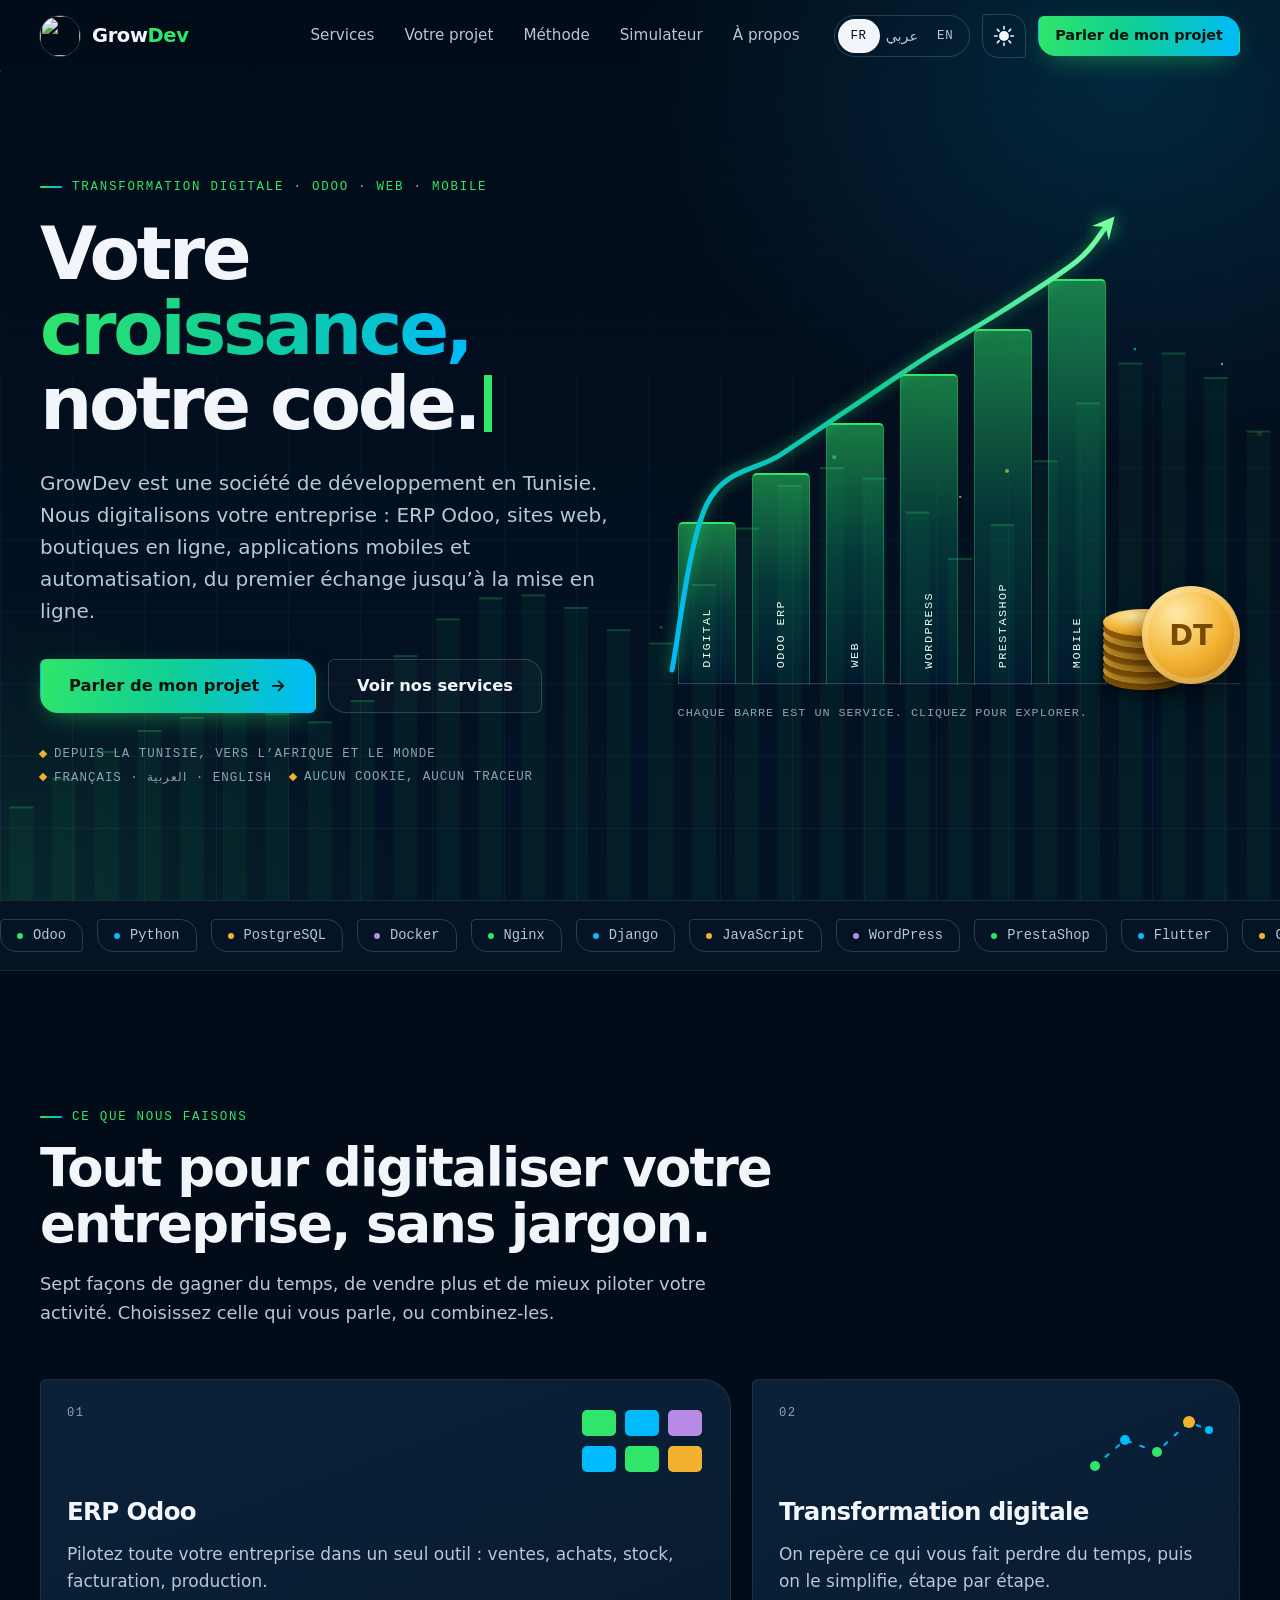
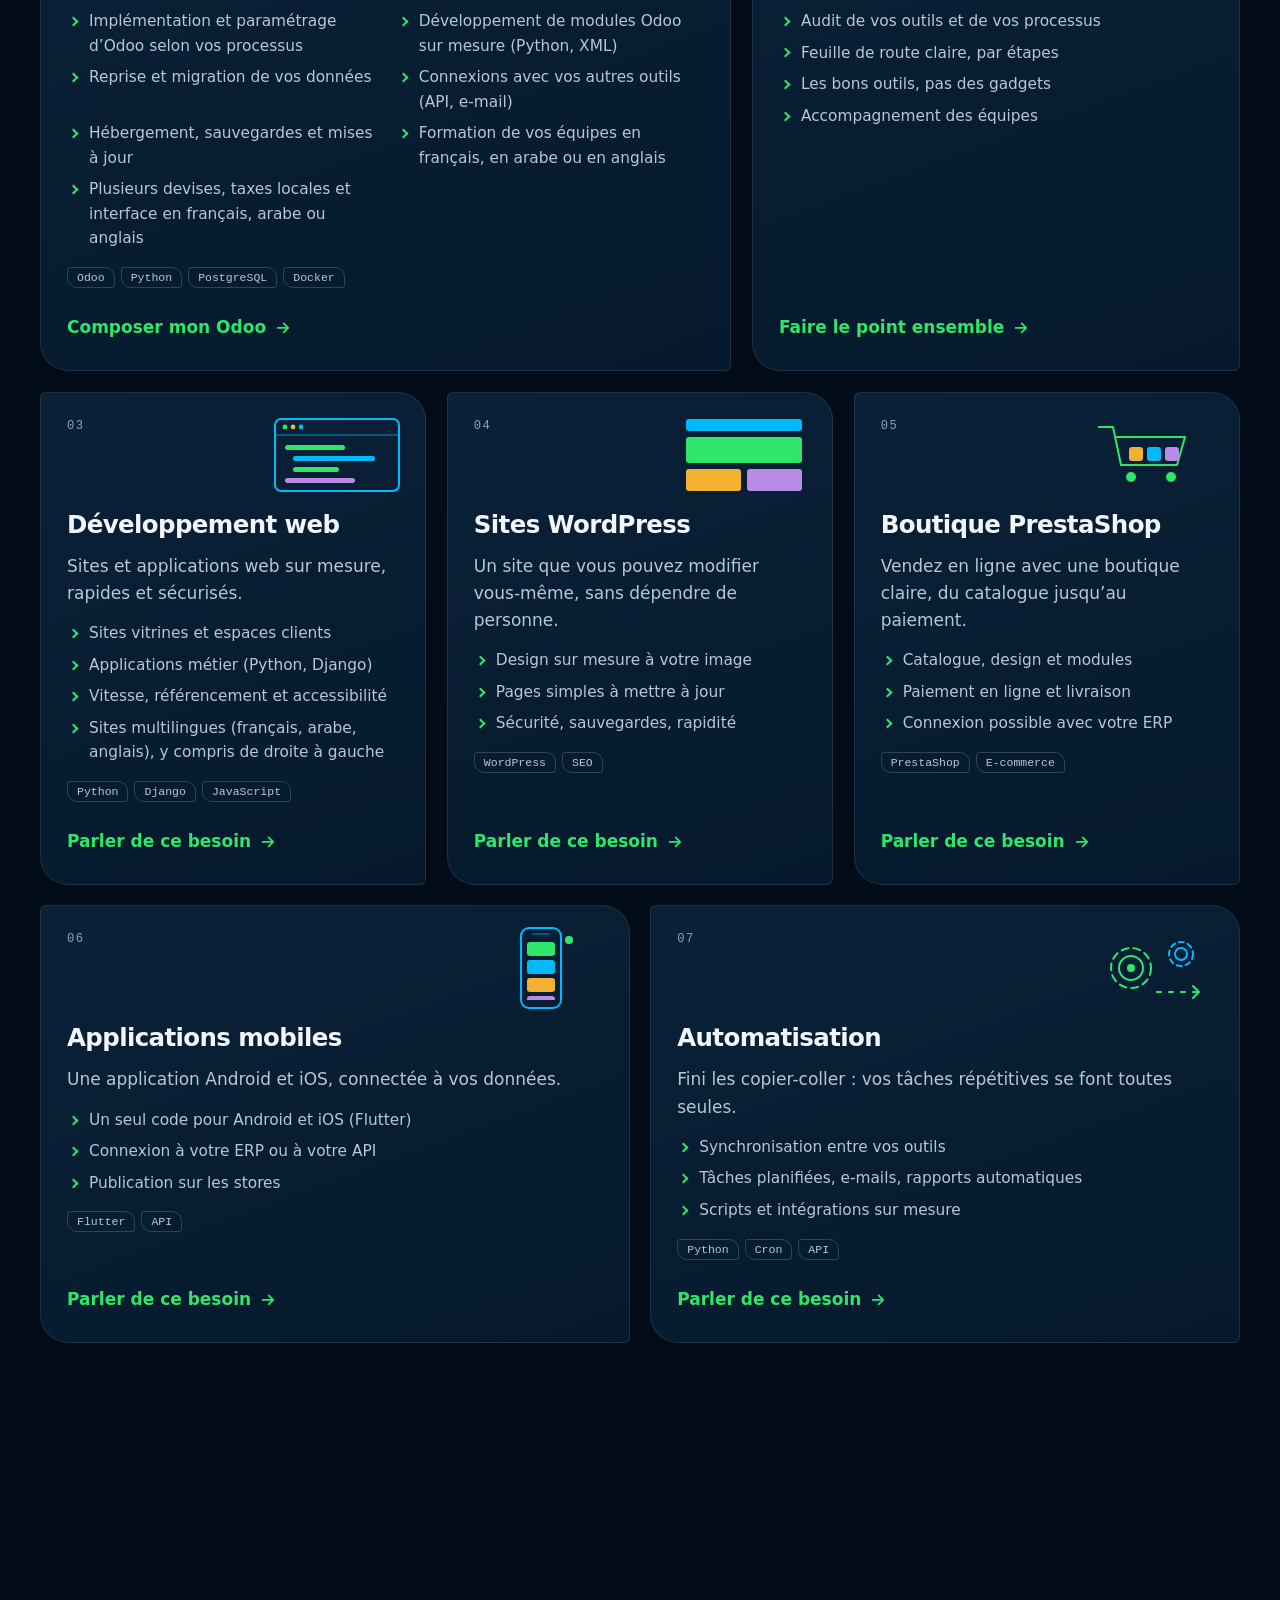
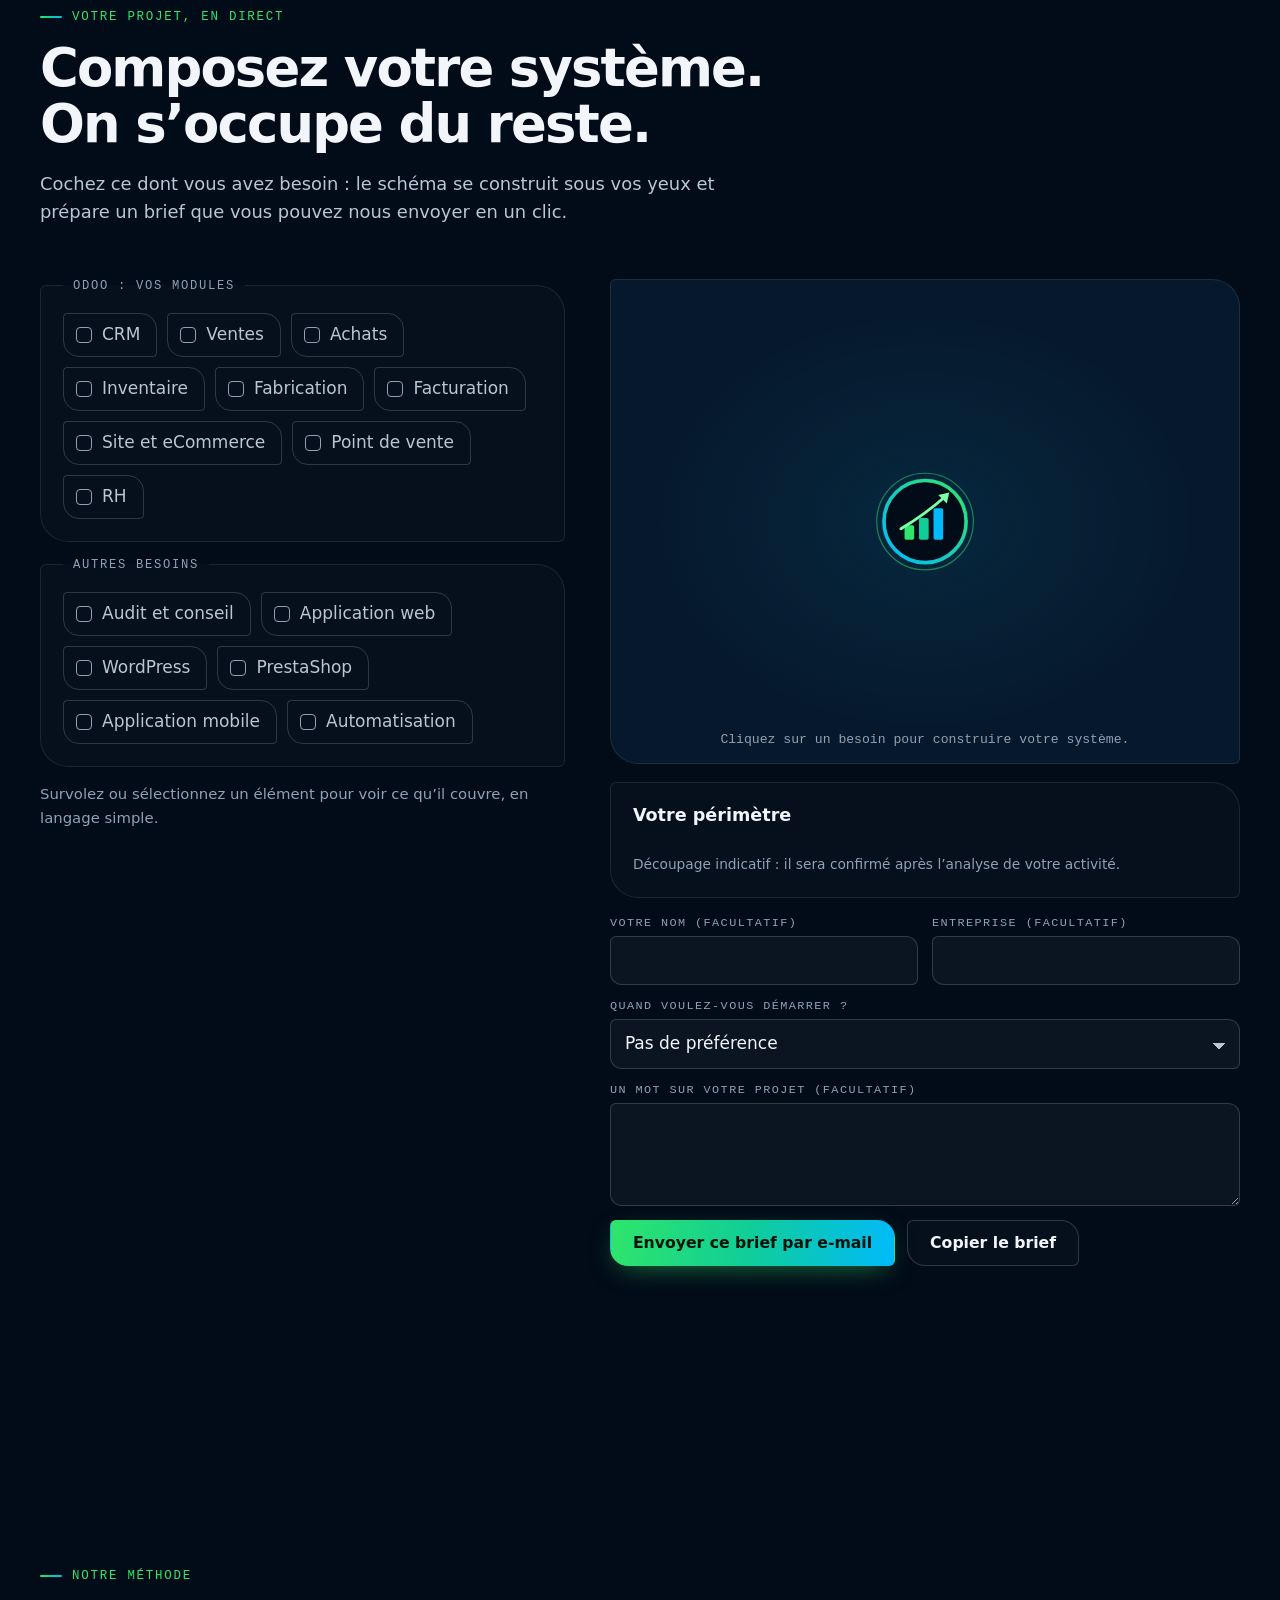
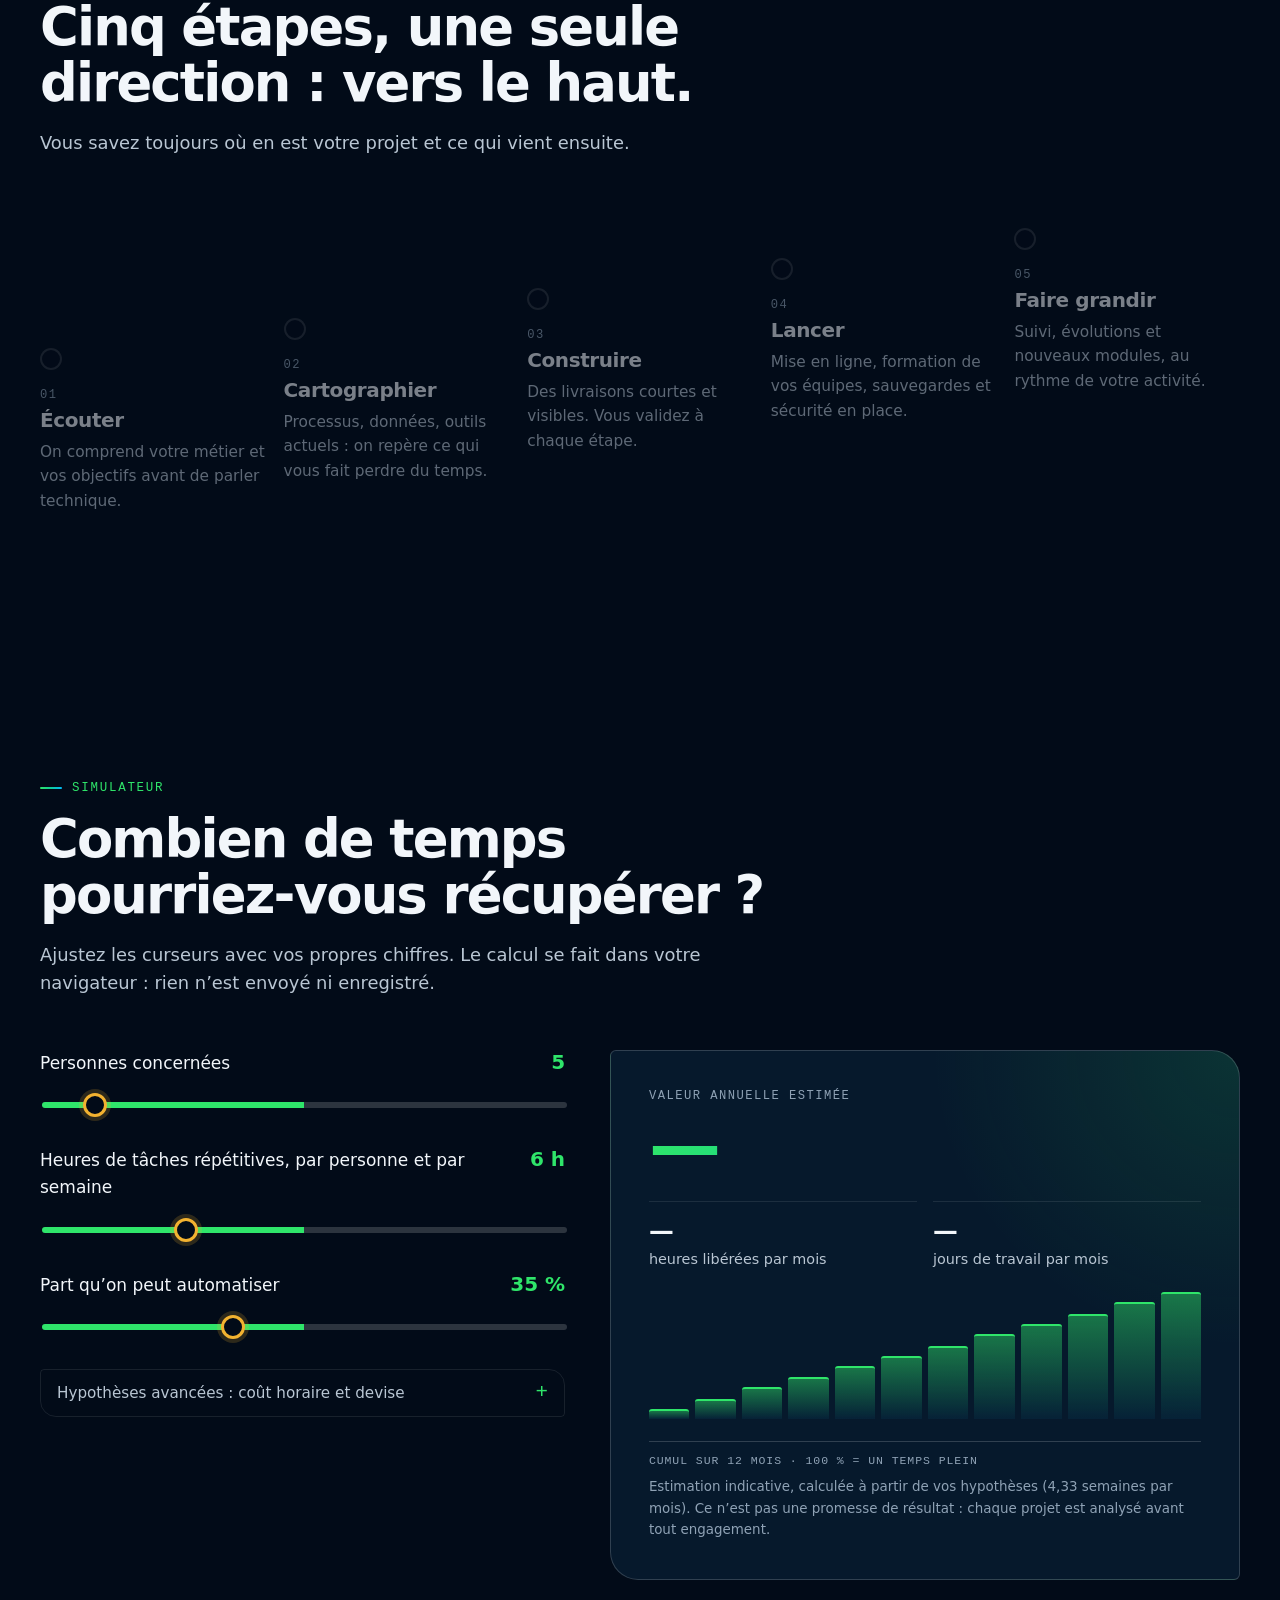
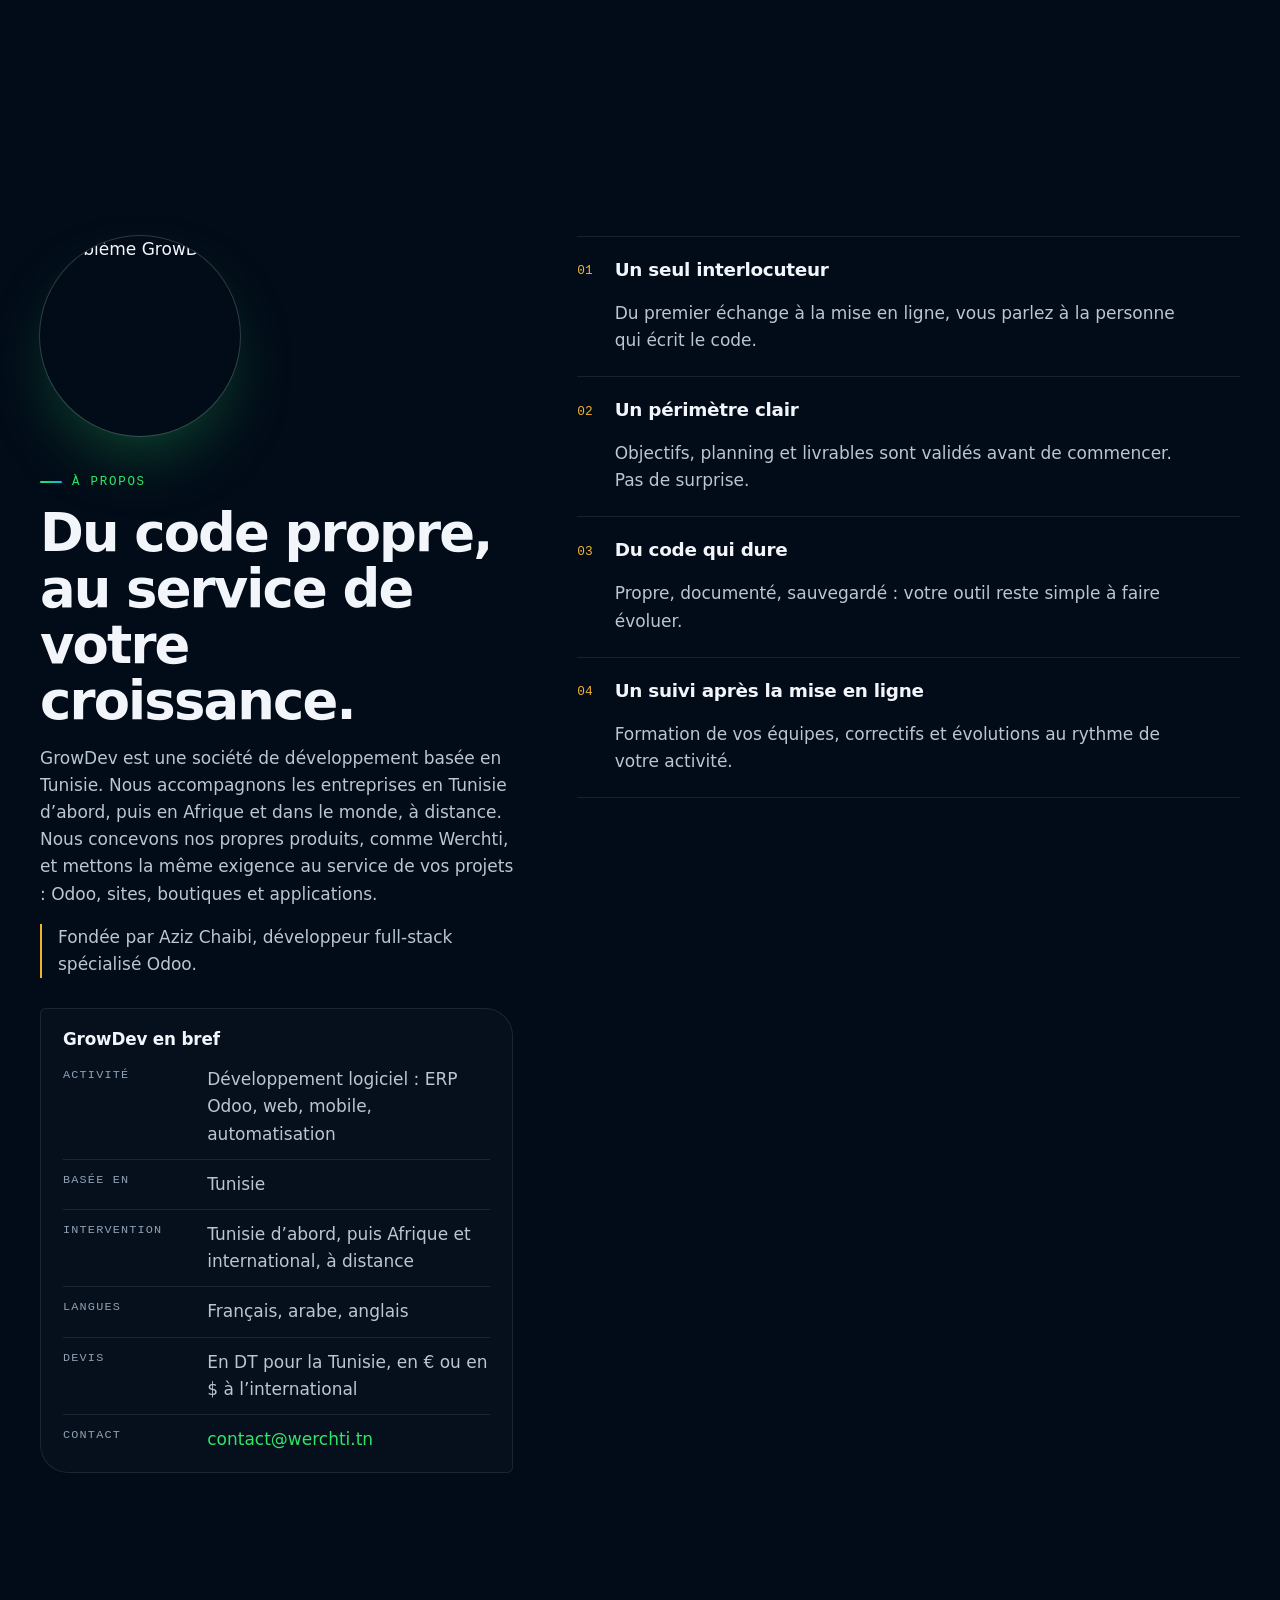
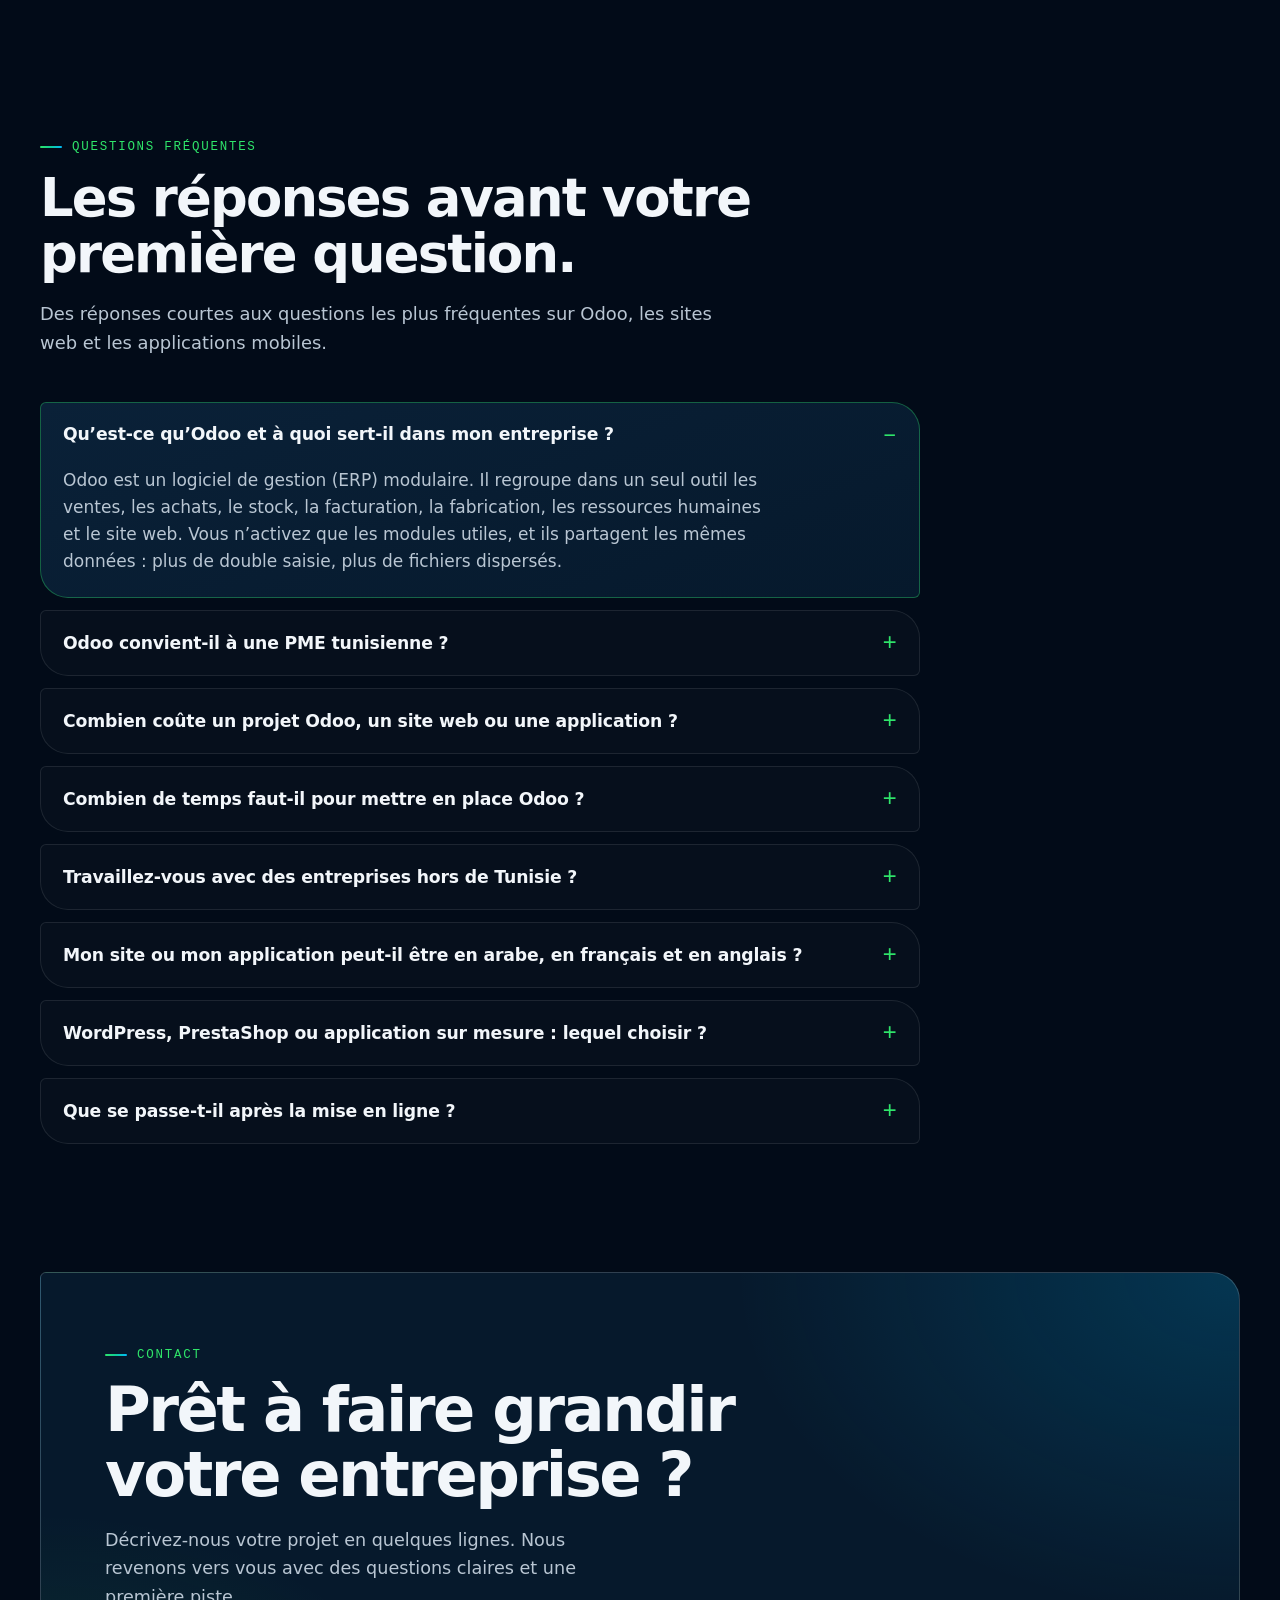
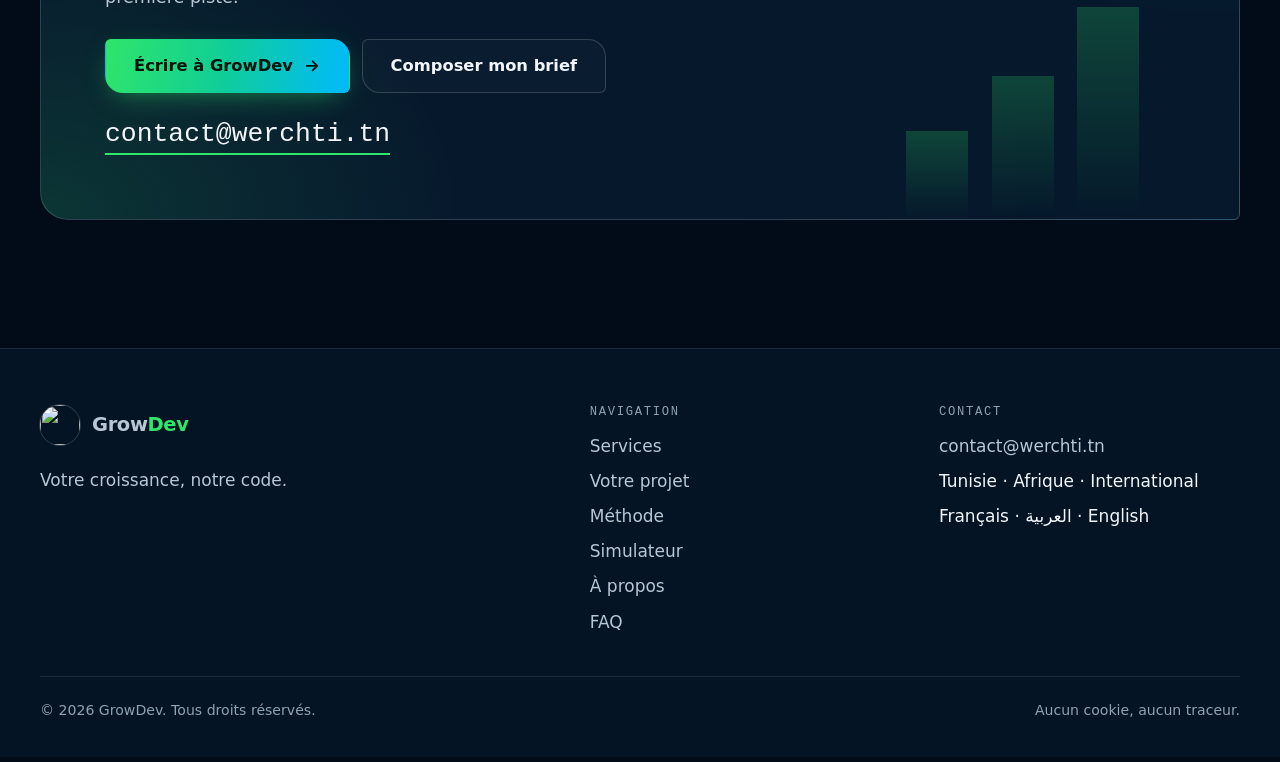
==== site/index.html @ e88d2a4c "Add light/dark theme with organic wave transition, fix narrow header, UX/UI audit" ====
<!doctype html>
<html lang="fr" dir="ltr" data-theme-default="dark" data-entry data-ar="ar/" data-en="en/">
<head>
<meta charset="utf-8">
<meta name="viewport" content="width=device-width, initial-scale=1">
<title>GrowDev | Odoo, sites web et applications mobiles en Tunisie</title>
<meta name="description" content="GrowDev, société de développement en Tunisie : ERP Odoo, sites web, boutiques en ligne, applications mobiles. Pour la Tunisie, l’Afrique et le monde.">
<link rel="canonical" href="https://growdev-tn.github.io/">
<link rel="alternate" hreflang="fr" href="https://growdev-tn.github.io/">
<link rel="alternate" hreflang="ar" href="https://growdev-tn.github.io/ar/">
<link rel="alternate" hreflang="en" href="https://growdev-tn.github.io/en/">
<link rel="alternate" hreflang="x-default" href="https://growdev-tn.github.io/en/">
<meta name="robots" content="index,follow,max-image-preview:large,max-snippet:-1,max-video-preview:-1">
<meta name="author" content="GrowDev">
<meta name="geo.region" content="TN">
<meta name="geo.placename" content="Tunisia">
<meta name="theme-color" content="#020b18" data-dark="#020b18" data-light="#eef3f8">
<meta name="color-scheme" content="dark light">
<meta http-equiv="Content-Security-Policy" content="default-src 'self'; script-src 'self'; style-src 'self' 'unsafe-inline'; img-src 'self' data:; font-src 'self'; connect-src 'self'; base-uri 'self'; form-action 'self'; object-src 'none'">
<meta property="og:type" content="website">
<meta property="og:site_name" content="GrowDev">
<meta property="og:title" content="GrowDev | Odoo, sites web et applications mobiles en Tunisie">
<meta property="og:description" content="GrowDev, société de développement en Tunisie : ERP Odoo, sites web, boutiques en ligne, applications mobiles. Pour la Tunisie, l’Afrique et le monde.">
<meta property="og:url" content="https://growdev-tn.github.io/">
<meta property="og:image" content="https://growdev-tn.github.io/assets/img/og-fr.jpg">
<meta property="og:image:type" content="image/jpeg">
<meta property="og:image:width" content="1200">
<meta property="og:image:height" content="630">
<meta property="og:image:alt" content="GrowDev — Votre croissance, notre code.">
<meta property="og:locale" content="fr_FR">
<meta property="og:locale:alternate" content="ar_AR">
<meta property="og:locale:alternate" content="en_US">
<meta name="twitter:card" content="summary_large_image">
<meta name="twitter:title" content="GrowDev | Odoo, sites web et applications mobiles en Tunisie">
<meta name="twitter:description" content="GrowDev, société de développement en Tunisie : ERP Odoo, sites web, boutiques en ligne, applications mobiles. Pour la Tunisie, l’Afrique et le monde.">
<meta name="twitter:image" content="https://growdev-tn.github.io/assets/img/og-fr.jpg">
<meta name="twitter:image:alt" content="GrowDev — Votre croissance, notre code.">
<link rel="icon" href="favicon.ico" sizes="48x48">
<link rel="icon" href="assets/img/favicon.svg" type="image/svg+xml">
<link rel="apple-touch-icon" href="assets/img/apple-touch-icon.png">
<link rel="manifest" href="site.webmanifest">
<link rel="sitemap" type="application/xml" href="sitemap.xml">
<link rel="preload" href="assets/fonts/sora-latin-wght.woff2" as="font" type="font/woff2" crossorigin>
<link rel="preload" href="assets/fonts/ibm-plex-sans-latin-wght.woff2" as="font" type="font/woff2" crossorigin>
<link rel="stylesheet" href="assets/css/styles.css">
<script src="assets/js/boot.js"></script>
<script type="application/ld+json">{"@context":"https://schema.org","@graph":[{"@type":["Organization","ProfessionalService"],"@id":"https://growdev-tn.github.io/#organization","name":"GrowDev","url":"https://growdev-tn.github.io/","logo":{"@type":"ImageObject","url":"https://growdev-tn.github.io/assets/img/icon-512.png","width":512,"height":512},"image":"https://growdev-tn.github.io/assets/img/og-fr.jpg","slogan":"Votre croissance, notre code.","description":"GrowDev est une société de développement basée en Tunisie. Elle conçoit des ERP Odoo, des sites WordPress, des boutiques PrestaShop, des applications web et mobiles et des automatisations pour les entreprises en Tunisie, en Afrique et dans le monde, en français, en arabe et en anglais.","email":"contact@werchti.tn","address":{"@type":"PostalAddress","addressCountry":"TN"},"areaServed":[{"@type":"Country","name":"Tunisia"},{"@type":"Continent","name":"Africa"},"Worldwide"],"knowsLanguage":["fr","ar","en"],"knowsAbout":["Odoo","ERP","Digital transformation","WordPress","PrestaShop","Flutter","Python","Django","Business automation"],"founder":{"@id":"https://growdev-tn.github.io/#founder"},"contactPoint":{"@type":"ContactPoint","contactType":"sales","email":"contact@werchti.tn","availableLanguage":["French","Arabic","English"],"areaServed":["TN","Africa","Worldwide"]},"hasOfferCatalog":{"@type":"OfferCatalog","name":"Services GrowDev","itemListElement":[{"@type":"Offer","itemOffered":{"@id":"https://growdev-tn.github.io/#service-odoo"}},{"@type":"Offer","itemOffered":{"@id":"https://growdev-tn.github.io/#service-digital"}},{"@type":"Offer","itemOffered":{"@id":"https://growdev-tn.github.io/#service-web"}},{"@type":"Offer","itemOffered":{"@id":"https://growdev-tn.github.io/#service-wordpress"}},{"@type":"Offer","itemOffered":{"@id":"https://growdev-tn.github.io/#service-prestashop"}},{"@type":"Offer","itemOffered":{"@id":"https://growdev-tn.github.io/#service-mobile"}},{"@type":"Offer","itemOffered":{"@id":"https://growdev-tn.github.io/#service-automation"}}]},"sameAs":["https://github.com/aziz-art"]},{"@type":"Person","@id":"https://growdev-tn.github.io/#founder","name":"Aziz Chaibi","jobTitle":"Développeur full-stack spécialisé Odoo","worksFor":{"@id":"https://growdev-tn.github.io/#organization"},"knowsLanguage":["fr","ar","en"]},{"@type":"WebSite","@id":"https://growdev-tn.github.io/#website","url":"https://growdev-tn.github.io/","name":"GrowDev","publisher":{"@id":"https://growdev-tn.github.io/#organization"},"inLanguage":["fr","ar","en"]},{"@type":"WebPage","@id":"https://growdev-tn.github.io/#webpage","url":"https://growdev-tn.github.io/","name":"GrowDev | Odoo, sites web et applications mobiles en Tunisie","description":"GrowDev, société de développement en Tunisie : ERP Odoo, sites web, boutiques en ligne, applications mobiles. Pour la Tunisie, l’Afrique et le monde.","inLanguage":"fr","isPartOf":{"@id":"https://growdev-tn.github.io/#website"},"about":{"@id":"https://growdev-tn.github.io/#organization"},"primaryImageOfPage":{"@type":"ImageObject","url":"https://growdev-tn.github.io/assets/img/og-fr.jpg","width":1200,"height":630},"dateModified":"2026-11-15"},{"@type":"Service","@id":"https://growdev-tn.github.io/#service-odoo","name":"ERP Odoo","description":"Pilotez toute votre entreprise dans un seul outil : ventes, achats, stock, facturation, production.","provider":{"@id":"https://growdev-tn.github.io/#organization"},"areaServed":[{"@type":"Country","name":"Tunisia"},{"@type":"Continent","name":"Africa"},"Worldwide"],"url":"https://growdev-tn.github.io/#svc-odoo"},{"@type":"Service","@id":"https://growdev-tn.github.io/#service-digital","name":"Transformation digitale","description":"On repère ce qui vous fait perdre du temps, puis on le simplifie, étape par étape.","provider":{"@id":"https://growdev-tn.github.io/#organization"},"areaServed":[{"@type":"Country","name":"Tunisia"},{"@type":"Continent","name":"Africa"},"Worldwide"],"url":"https://growdev-tn.github.io/#svc-digital"},{"@type":"Service","@id":"https://growdev-tn.github.io/#service-web","name":"Développement web","description":"Sites et applications web sur mesure, rapides et sécurisés.","provider":{"@id":"https://growdev-tn.github.io/#organization"},"areaServed":[{"@type":"Country","name":"Tunisia"},{"@type":"Continent","name":"Africa"},"Worldwide"],"url":"https://growdev-tn.github.io/#svc-web"},{"@type":"Service","@id":"https://growdev-tn.github.io/#service-wordpress","name":"Sites WordPress","description":"Un site que vous pouvez modifier vous-même, sans dépendre de personne.","provider":{"@id":"https://growdev-tn.github.io/#organization"},"areaServed":[{"@type":"Country","name":"Tunisia"},{"@type":"Continent","name":"Africa"},"Worldwide"],"url":"https://growdev-tn.github.io/#svc-wp"},{"@type":"Service","@id":"https://growdev-tn.github.io/#service-prestashop","name":"Boutique PrestaShop","description":"Vendez en ligne avec une boutique claire, du catalogue jusqu’au paiement.","provider":{"@id":"https://growdev-tn.github.io/#organization"},"areaServed":[{"@type":"Country","name":"Tunisia"},{"@type":"Continent","name":"Africa"},"Worldwide"],"url":"https://growdev-tn.github.io/#svc-shop"},{"@type":"Service","@id":"https://growdev-tn.github.io/#service-mobile","name":"Applications mobiles","description":"Une application Android et iOS, connectée à vos données.","provider":{"@id":"https://growdev-tn.github.io/#organization"},"areaServed":[{"@type":"Country","name":"Tunisia"},{"@type":"Continent","name":"Africa"},"Worldwide"],"url":"https://growdev-tn.github.io/#svc-mobile"},{"@type":"Service","@id":"https://growdev-tn.github.io/#service-automation","name":"Automatisation","description":"Fini les copier-coller : vos tâches répétitives se font toutes seules.","provider":{"@id":"https://growdev-tn.github.io/#organization"},"areaServed":[{"@type":"Country","name":"Tunisia"},{"@type":"Continent","name":"Africa"},"Worldwide"],"url":"https://growdev-tn.github.io/#svc-auto"},{"@type":"FAQPage","@id":"https://growdev-tn.github.io/#faq","url":"https://growdev-tn.github.io/#faq","inLanguage":"fr","isPartOf":{"@id":"https://growdev-tn.github.io/#webpage"},"mainEntity":[{"@type":"Question","name":"Qu’est-ce qu’Odoo et à quoi sert-il dans mon entreprise ?","acceptedAnswer":{"@type":"Answer","text":"Odoo est un logiciel de gestion (ERP) modulaire. Il regroupe dans un seul outil les ventes, les achats, le stock, la facturation, la fabrication, les ressources humaines et le site web. Vous n’activez que les modules utiles, et ils partagent les mêmes données : plus de double saisie, plus de fichiers dispersés."}},{"@type":"Question","name":"Odoo convient-il à une PME tunisienne ?","acceptedAnswer":{"@type":"Answer","text":"Oui, dès que vos ventes, votre stock ou votre facturation sont dispersés entre des fichiers et des outils séparés. Odoo se met en place par étapes, gère plusieurs devises et plusieurs taxes, et son interface existe en arabe, en français et en anglais. Nous commençons par analyser votre activité pour confirmer que c’est le bon choix."}},{"@type":"Question","name":"Combien coûte un projet Odoo, un site web ou une application ?","acceptedAnswer":{"@type":"Answer","text":"Le prix dépend du périmètre : nombre de modules, volume de données à reprendre, développements sur mesure et formation. Nous ne publions pas de tarif fixe. Après un premier échange, nous vous remettons un devis clair, découpé en phases : en dinars tunisiens (DT) pour la Tunisie, en euros ou en dollars à l’international."}},{"@type":"Question","name":"Combien de temps faut-il pour mettre en place Odoo ?","acceptedAnswer":{"@type":"Answer","text":"Cela dépend du nombre de modules. À titre indicatif, un périmètre simple (par exemple CRM, ventes et facturation) peut être prêt en quelques semaines, alors qu’un projet complet avec reprise de données et développements spécifiques s’étale sur plusieurs mois. Nous livrons par étapes courtes, pour que vous utilisiez rapidement les premiers modules."}},{"@type":"Question","name":"Travaillez-vous avec des entreprises hors de Tunisie ?","acceptedAnswer":{"@type":"Answer","text":"Oui. Nous accompagnons d’abord les entreprises tunisiennes, puis celles d’Afrique et du reste du monde, à distance. Nous échangeons en français, en arabe et en anglais, et nous organisons les réunions en visioconférence selon votre fuseau horaire."}},{"@type":"Question","name":"Mon site ou mon application peut-il être en arabe, en français et en anglais ?","acceptedAnswer":{"@type":"Answer","text":"Oui. Nous créons des sites, des boutiques et des applications multilingues, avec l’écriture de droite à gauche pour l’arabe, plusieurs devises et des contenus faciles à traduire. Odoo, WordPress et PrestaShop gèrent plusieurs langues, avec des extensions dédiées si besoin."}},{"@type":"Question","name":"WordPress, PrestaShop ou application sur mesure : lequel choisir ?","acceptedAnswer":{"@type":"Answer","text":"WordPress convient aux sites vitrines et aux blogs que vous modifiez vous-même. PrestaShop est conçu pour vendre en ligne, avec catalogue, panier et paiement. Une application sur mesure, web ou mobile, se justifie quand vos processus sont spécifiques et que les outils existants ne suffisent pas. Nous vous conseillons après avoir compris votre besoin."}},{"@type":"Question","name":"Que se passe-t-il après la mise en ligne ?","acceptedAnswer":{"@type":"Answer","text":"Nous formons vos équipes, mettons en place les sauvegardes et la sécurité, puis assurons le suivi : corrections, mises à jour et nouvelles fonctionnalités, au rythme de votre activité. Vous gardez le même interlocuteur du début à la fin."}}]}]}</script>
</head>
<body>
<a class="skip-link" href="#main" data-i18n="skip">Aller au contenu</a>

<header class="site-header" id="top">
  <div class="wrap bar-row">
    <a class="brand" href="#top" aria-label="GrowDev, haut de page" data-i18n-attr="aria-label:brand.aria">
      <img src="assets/img/emblem-96.webp" width="40" height="40" alt="">
      <span class="brand-word">Grow<span>Dev</span></span>
    </a>
    <nav class="nav" id="menu" aria-label="Navigation principale" data-i18n-attr="aria-label:nav.aria">
      <a href="#services" data-i18n="nav.services">Services</a>
      <a href="#composer" data-i18n="nav.composer">Votre projet</a>
      <a href="#methode" data-i18n="nav.method">Méthode</a>
      <a href="#simulateur" data-i18n="nav.sim">Simulateur</a>
      <a href="#about" data-i18n="nav.about">À propos</a>
      <a class="nav__cta" href="#contact" data-i18n="nav.cta">Parler de mon projet</a>
    </nav>
    <div class="header-tools">
      <div class="lang" role="group" aria-label="Langue" data-i18n-attr="aria-label:lang.aria" translate="no"><a href="#top" hreflang="fr" lang="fr" data-lang="fr" title="Français" aria-current="page">FR</a><a href="ar/" hreflang="ar" lang="ar" data-lang="ar" title="العربية">عربي</a><a href="en/" hreflang="en" lang="en" data-lang="en" title="English">EN</a></div>
      <button class="theme-toggle" type="button" id="theme-toggle">
        <svg class="theme-toggle__icon" viewBox="0 0 24 24" aria-hidden="true" focusable="false">
          <defs><mask id="gd-moon-mask" maskUnits="userSpaceOnUse" x="-4" y="-4" width="32" height="32"><rect x="-4" y="-4" width="32" height="32" fill="#fff"/><circle class="cut" cx="16" cy="8" r="6.4"/></mask></defs>
          <g mask="url(#gd-moon-mask)"><circle class="disc" cx="12" cy="12" r="5.4"/></g>
          <path class="rays" d="M12 1.8v2.6M12 19.6v2.6M1.8 12h2.6M19.6 12h2.6M4.8 4.8l1.8 1.8M17.4 17.4l1.8 1.8M4.8 19.2l1.8-1.8M17.4 6.6l1.8-1.8"/>
        </svg>
        <span class="theme-toggle__label"><span class="to-light" data-i18n="theme.toLight">Passer en mode clair</span><span class="to-dark" data-i18n="theme.toDark">Passer en mode sombre</span></span>
      </button>
      <a class="btn btn-primary btn-sm" href="#contact" data-i18n="nav.cta">Parler de mon projet</a>
      <button class="menu-btn" type="button" aria-expanded="false" aria-controls="menu" aria-label="Menu" data-i18n-attr="aria-label:menu.aria"><span></span><span></span><span></span></button>
    </div>
  </div>
  <div class="progress" aria-hidden="true"></div>
  <p class="sr-only" id="theme-status" role="status"></p>
</header>

<main id="main">

<section class="hero" aria-labelledby="hero-title">
  <canvas class="hero__fx" id="fx" aria-hidden="true"></canvas>
  <div class="wrap hero__grid">
    <div class="hero__copy">
      <p class="eyebrow" data-i18n="hero.eyebrow">Transformation digitale · Odoo · Web · Mobile</p>
      <h1 id="hero-title">
        <span class="ln" style="--i:0"><span data-i18n="hero.l1">Votre <em>croissance,</em></span></span>
        <span class="ln" style="--i:1"><span><span data-i18n="hero.l2">notre code.</span><span class="caret" aria-hidden="true"></span></span></span>
      </h1>
      <p class="hero__lead" data-i18n="hero.lead">GrowDev est une société de développement en Tunisie. Nous digitalisons votre entreprise : ERP Odoo, sites web, boutiques en ligne, applications mobiles et automatisation, du premier échange jusqu’à la mise en ligne.</p>
      <div class="cta-row">
        <a class="btn btn-primary btn-lg" href="#contact"><span data-i18n="hero.cta1">Parler de mon projet</span>
          <svg viewBox="0 0 24 24" fill="none" stroke="currentColor" stroke-width="2.4" stroke-linecap="round" stroke-linejoin="round" aria-hidden="true"><path d="M5 12h14M13 6l6 6-6 6"/></svg></a>
        <a class="btn btn-ghost btn-lg" href="#services" data-i18n="hero.cta2">Voir nos services</a>
      </div>
      <p class="hero__note">
        <span data-i18n="hero.n1">Depuis la Tunisie, vers l’Afrique et le monde</span>
        <span data-i18n="hero.n2">Français · العربية · English</span>
        <span data-i18n="hero.n3">Aucun cookie, aucun traceur</span>
      </p>
    </div>

    <div class="growth" role="group" aria-label="Nos services sous forme de graphique de croissance" data-i18n-attr="aria-label:hero.chart.aria">
      <ul class="growth__bars" id="growth-bars">
        <li style="--i:0;--h:.36"><a class="bar" href="#svc-digital"><span class="bar__label" data-i18n="bar.digital">Digital</span><span class="bar__tip" data-i18n="bar.digital.tip">Audit, feuille de route, accompagnement</span></a></li>
        <li style="--i:1;--h:.47"><a class="bar" href="#svc-odoo"><span class="bar__label">Odoo ERP</span><span class="bar__tip" data-i18n="bar.odoo.tip">Toute votre entreprise dans un seul outil</span></a></li>
        <li style="--i:2;--h:.58"><a class="bar" href="#svc-web"><span class="bar__label" data-i18n="bar.web">Web</span><span class="bar__tip" data-i18n="bar.web.tip">Sites et applications sur mesure</span></a></li>
        <li style="--i:3;--h:.69"><a class="bar" href="#svc-wp"><span class="bar__label">WordPress</span><span class="bar__tip" data-i18n="bar.wp.tip">Un site facile à modifier vous-même</span></a></li>
        <li style="--i:4;--h:.79"><a class="bar" href="#svc-shop"><span class="bar__label">PrestaShop</span><span class="bar__tip" data-i18n="bar.shop.tip">Vendez en ligne, simplement</span></a></li>
        <li style="--i:5;--h:.90"><a class="bar" href="#svc-mobile"><span class="bar__label" data-i18n="bar.mobile">Mobile</span><span class="bar__tip" data-i18n="bar.mobile.tip">Applications Android et iOS</span></a></li>
      </ul>
      <svg class="growth__arrow" id="growth-arrow" aria-hidden="true" focusable="false">
        <defs><linearGradient id="gd-arrow-grad" x1="0" y1="1" x2="1" y2="0"><stop offset="0" stop-color="#00bafc"/><stop offset=".55" stop-color="#10ce97"/><stop offset="1" stop-color="#7dffa5"/></linearGradient></defs>
        <path class="arrow__path" d=""/><path class="arrow__head" d=""/>
      </svg>
      <div class="coins" aria-hidden="true">
        <span class="coin" style="--k:0"></span><span class="coin" style="--k:1"></span><span class="coin" style="--k:2"></span><span class="coin" style="--k:3"></span><span class="coin" style="--k:4"></span>
        <span class="coin-face" data-i18n="coin">DT</span>
      </div>
      <p class="growth__hint" data-i18n="hero.hint">Chaque barre est un service. Cliquez pour explorer.</p>
    </div>
  </div>
</section>

<div class="marquee" role="region" aria-label="Technologies que nous utilisons" data-i18n-attr="aria-label:tech.aria">
  <div class="marquee__track">
    <ul class="marquee__set">
      <li>Odoo</li><li>Python</li><li>PostgreSQL</li><li>Docker</li><li>Nginx</li><li>Django</li><li>JavaScript</li><li>WordPress</li><li>PrestaShop</li><li>Flutter</li><li>Git</li><li>Linux</li>
    </ul>
    <ul class="marquee__set" aria-hidden="true">
      <li>Odoo</li><li>Python</li><li>PostgreSQL</li><li>Docker</li><li>Nginx</li><li>Django</li><li>JavaScript</li><li>WordPress</li><li>PrestaShop</li><li>Flutter</li><li>Git</li><li>Linux</li>
    </ul>
  </div>
</div>

<svg width="0" height="0" style="position:absolute" aria-hidden="true" focusable="false"><symbol id="i-arrow" viewBox="0 0 24 24"><path d="M5 12h14M13 6l6 6-6 6" fill="none" stroke="currentColor" stroke-width="2.4" stroke-linecap="round" stroke-linejoin="round"/></symbol></svg>

<section class="section" id="services" aria-labelledby="svc-title">
  <div class="wrap">
    <div class="sec-head" data-reveal>
      <p class="eyebrow" data-i18n="svc.eyebrow">Ce que nous faisons</p>
      <h2 class="h2" id="svc-title" data-i18n="svc.title">Tout pour digitaliser votre entreprise, sans jargon.</h2>
      <p class="lead" data-i18n="svc.lead">Sept façons de gagner du temps, de vendre plus et de mieux piloter votre activité. Choisissez celle qui vous parle, ou combinez-les.</p>
    </div>

    <div class="svc-grid">
      <article class="svc svc--lg" id="svc-odoo" data-reveal>
        <div class="svc__top"><span class="svc__no">01</span>
          <svg class="art" viewBox="0 0 132 84" aria-hidden="true" focusable="false"><rect class="tile f" style="--i:0" x="6" y="10" width="34" height="26" rx="5"/><rect class="tile f2" style="--i:1" x="49" y="10" width="34" height="26" rx="5"/><rect class="tile fv" style="--i:2" x="92" y="10" width="34" height="26" rx="5"/><rect class="tile f2" style="--i:3" x="6" y="46" width="34" height="26" rx="5"/><rect class="tile f" style="--i:4" x="49" y="46" width="34" height="26" rx="5"/><rect class="tile fg" style="--i:5" x="92" y="46" width="34" height="26" rx="5"/></svg></div>
        <h3 data-i18n="svc.odoo.t">ERP Odoo</h3>
        <p class="svc__pitch" data-i18n="svc.odoo.p">Pilotez toute votre entreprise dans un seul outil : ventes, achats, stock, facturation, production.</p>
        <ul class="checks">
          <li data-i18n="svc.odoo.c1">Implémentation et paramétrage d’Odoo selon vos processus</li>
          <li data-i18n="svc.odoo.c2">Développement de modules Odoo sur mesure (Python, XML)</li>
          <li data-i18n="svc.odoo.c3">Reprise et migration de vos données</li>
          <li data-i18n="svc.odoo.c4">Connexions avec vos autres outils (API, e-mail)</li>
          <li data-i18n="svc.odoo.c5">Hébergement, sauvegardes et mises à jour</li>
          <li data-i18n="svc.odoo.c6">Formation de vos équipes en français, en arabe ou en anglais</li>
          <li data-i18n="svc.odoo.c7">Plusieurs devises, taxes locales et interface en français, arabe ou anglais</li>
        </ul>
        <ul class="tags" aria-label="Technologies" data-i18n-attr="aria-label:tags.aria"><li>Odoo</li><li>Python</li><li>PostgreSQL</li><li>Docker</li></ul>
        <a class="svc__cta" href="#composer" data-pick="sales"><span data-i18n="svc.odoo.cta">Composer mon Odoo</span><svg viewBox="0 0 24 24" aria-hidden="true"><use href="#i-arrow"/></svg></a>
      </article>

      <article class="svc svc--md" id="svc-digital" data-reveal style="--d:1">
        <div class="svc__top"><span class="svc__no">02</span>
          <svg class="art" viewBox="0 0 132 84" aria-hidden="true" focusable="false"><path class="s2 flow" d="M10 66 L40 40 L72 52 L104 22 L124 30" stroke-dasharray="4 10"/><circle class="node f" style="--i:0" cx="10" cy="66" r="5"/><circle class="node f2" style="--i:1" cx="40" cy="40" r="5"/><circle class="node f" style="--i:2" cx="72" cy="52" r="5"/><circle class="node fg" style="--i:3" cx="104" cy="22" r="6"/><circle class="node f2" style="--i:4" cx="124" cy="30" r="4"/></svg></div>
        <h3 data-i18n="svc.digital.t">Transformation digitale</h3>
        <p class="svc__pitch" data-i18n="svc.digital.p">On repère ce qui vous fait perdre du temps, puis on le simplifie, étape par étape.</p>
        <ul class="checks">
          <li data-i18n="svc.digital.c1">Audit de vos outils et de vos processus</li>
          <li data-i18n="svc.digital.c2">Feuille de route claire, par étapes</li>
          <li data-i18n="svc.digital.c3">Les bons outils, pas des gadgets</li>
          <li data-i18n="svc.digital.c4">Accompagnement des équipes</li>
        </ul>
        <a class="svc__cta" href="#composer" data-pick="audit"><span data-i18n="svc.digital.cta">Faire le point ensemble</span><svg viewBox="0 0 24 24" aria-hidden="true"><use href="#i-arrow"/></svg></a>
      </article>

      <article class="svc" id="svc-web" data-reveal>
        <div class="svc__top"><span class="svc__no">03</span>
          <svg class="art" viewBox="0 0 132 84" aria-hidden="true" focusable="false"><rect class="s2" x="4" y="6" width="124" height="72" rx="6"/><path class="s2 dim" d="M4 22h124"/><circle class="f" cx="14" cy="14" r="2.4"/><circle class="fg" cx="22" cy="14" r="2.4"/><circle class="f2" cx="30" cy="14" r="2.4"/><rect class="ln f" style="--i:0" x="14" y="32" width="60" height="5" rx="2.5"/><rect class="ln f2" style="--i:1" x="22" y="43" width="82" height="5" rx="2.5"/><rect class="ln f" style="--i:2" x="22" y="54" width="46" height="5" rx="2.5"/><rect class="ln fv" style="--i:3" x="14" y="65" width="70" height="5" rx="2.5"/></svg></div>
        <h3 data-i18n="svc.web.t">Développement web</h3>
        <p class="svc__pitch" data-i18n="svc.web.p">Sites et applications web sur mesure, rapides et sécurisés.</p>
        <ul class="checks">
          <li data-i18n="svc.web.c1">Sites vitrines et espaces clients</li>
          <li data-i18n="svc.web.c2">Applications métier (Python, Django)</li>
          <li data-i18n="svc.web.c3">Vitesse, référencement et accessibilité</li>
          <li data-i18n="svc.web.c4">Sites multilingues (français, arabe, anglais), y compris de droite à gauche</li>
        </ul>
        <ul class="tags"><li>Python</li><li>Django</li><li>JavaScript</li></ul>
        <a class="svc__cta" href="#composer" data-pick="webapp"><span data-i18n="svc.cta">Parler de ce besoin</span><svg viewBox="0 0 24 24" aria-hidden="true"><use href="#i-arrow"/></svg></a>
      </article>

      <article class="svc" id="svc-wp" data-reveal style="--d:1">
        <div class="svc__top"><span class="svc__no">04</span>
          <svg class="art" viewBox="0 0 132 84" aria-hidden="true" focusable="false"><rect class="blk f2" style="--i:0" x="8" y="6" width="116" height="12" rx="3"/><rect class="blk f" style="--i:1" x="8" y="24" width="116" height="26" rx="3"/><rect class="blk fg" style="--i:2" x="8" y="56" width="55" height="22" rx="3"/><rect class="blk fv" style="--i:3" x="69" y="56" width="55" height="22" rx="3"/></svg></div>
        <h3 data-i18n="svc.wp.t">Sites WordPress</h3>
        <p class="svc__pitch" data-i18n="svc.wp.p">Un site que vous pouvez modifier vous-même, sans dépendre de personne.</p>
        <ul class="checks">
          <li data-i18n="svc.wp.c1">Design sur mesure à votre image</li>
          <li data-i18n="svc.wp.c2">Pages simples à mettre à jour</li>
          <li data-i18n="svc.wp.c3">Sécurité, sauvegardes, rapidité</li>
        </ul>
        <ul class="tags"><li>WordPress</li><li>SEO</li></ul>
        <a class="svc__cta" href="#composer" data-pick="wordpress"><span data-i18n="svc.cta">Parler de ce besoin</span><svg viewBox="0 0 24 24" aria-hidden="true"><use href="#i-arrow"/></svg></a>
      </article>

      <article class="svc" id="svc-shop" data-reveal style="--d:2">
        <div class="svc__top"><span class="svc__no">05</span>
          <svg class="art" viewBox="0 0 132 84" aria-hidden="true" focusable="false"><path class="s" d="M14 14h14l8 38h56l8-28H32"/><circle class="f" cx="46" cy="64" r="5"/><circle class="f" cx="86" cy="64" r="5"/><rect class="item fg" style="--i:0" x="44" y="34" width="14" height="14" rx="3"/><rect class="item f2" style="--i:1" x="62" y="34" width="14" height="14" rx="3"/><rect class="item fv" style="--i:2" x="80" y="34" width="14" height="14" rx="3"/></svg></div>
        <h3 data-i18n="svc.shop.t">Boutique PrestaShop</h3>
        <p class="svc__pitch" data-i18n="svc.shop.p">Vendez en ligne avec une boutique claire, du catalogue jusqu’au paiement.</p>
        <ul class="checks">
          <li data-i18n="svc.shop.c1">Catalogue, design et modules</li>
          <li data-i18n="svc.shop.c2">Paiement en ligne et livraison</li>
          <li data-i18n="svc.shop.c3">Connexion possible avec votre ERP</li>
        </ul>
        <ul class="tags"><li>PrestaShop</li><li>E-commerce</li></ul>
        <a class="svc__cta" href="#composer" data-pick="prestashop"><span data-i18n="svc.cta">Parler de ce besoin</span><svg viewBox="0 0 24 24" aria-hidden="true"><use href="#i-arrow"/></svg></a>
      </article>

      <article class="svc svc--half" id="svc-mobile" data-reveal>
        <div class="svc__top"><span class="svc__no">06</span>
          <svg class="art" viewBox="0 0 132 84" aria-hidden="true" focusable="false"><defs><clipPath id="clip-phone"><rect x="50" y="14" width="32" height="60" rx="3"/></clipPath></defs><rect class="s2" x="46" y="2" width="40" height="80" rx="8"/><path class="s2 dim" d="M58 8h16"/><g clip-path="url(#clip-phone)"><g class="cards"><rect class="f" x="52" y="16" width="28" height="14" rx="3"/><rect class="f2" x="52" y="34" width="28" height="14" rx="3"/><rect class="fg" x="52" y="52" width="28" height="14" rx="3"/><rect class="fv" x="52" y="70" width="28" height="14" rx="3"/></g></g><circle class="f" cx="94" cy="14" r="4"/><circle class="ping f" cx="94" cy="14" r="4" opacity=".5"/></svg></div>
        <h3 data-i18n="svc.mobile.t">Applications mobiles</h3>
        <p class="svc__pitch" data-i18n="svc.mobile.p">Une application Android et iOS, connectée à vos données.</p>
        <ul class="checks">
          <li data-i18n="svc.mobile.c1">Un seul code pour Android et iOS (Flutter)</li>
          <li data-i18n="svc.mobile.c2">Connexion à votre ERP ou à votre API</li>
          <li data-i18n="svc.mobile.c3">Publication sur les stores</li>
        </ul>
        <ul class="tags"><li>Flutter</li><li>API</li></ul>
        <a class="svc__cta" href="#composer" data-pick="mobile"><span data-i18n="svc.cta">Parler de ce besoin</span><svg viewBox="0 0 24 24" aria-hidden="true"><use href="#i-arrow"/></svg></a>
      </article>

      <article class="svc svc--half" id="svc-auto" data-reveal style="--d:1">
        <div class="svc__top"><span class="svc__no">07</span>
          <svg class="art" viewBox="0 0 132 84" aria-hidden="true" focusable="false"><g class="spin"><circle class="s" cx="46" cy="42" r="20" stroke-dasharray="7 5" stroke-width="7"/></g><circle class="s" cx="46" cy="42" r="12"/><circle class="f" cx="46" cy="42" r="4"/><g class="spin-r"><circle class="s2" cx="96" cy="28" r="12" stroke-dasharray="5 4" stroke-width="5"/></g><circle class="s2" cx="96" cy="28" r="6"/><path class="s flow" d="M72 66h40" stroke-dasharray="4 8"/><path class="s" d="M108 60l6 6-6 6"/></svg></div>
        <h3 data-i18n="svc.auto.t">Automatisation</h3>
        <p class="svc__pitch" data-i18n="svc.auto.p">Fini les copier-coller : vos tâches répétitives se font toutes seules.</p>
        <ul class="checks">
          <li data-i18n="svc.auto.c1">Synchronisation entre vos outils</li>
          <li data-i18n="svc.auto.c2">Tâches planifiées, e-mails, rapports automatiques</li>
          <li data-i18n="svc.auto.c3">Scripts et intégrations sur mesure</li>
        </ul>
        <ul class="tags"><li>Python</li><li>Cron</li><li>API</li></ul>
        <a class="svc__cta" href="#composer" data-pick="automation"><span data-i18n="svc.cta">Parler de ce besoin</span><svg viewBox="0 0 24 24" aria-hidden="true"><use href="#i-arrow"/></svg></a>
      </article>
    </div>
  </div>
</section>

<section class="section" id="composer" aria-labelledby="comp-title">
  <div class="wrap">
    <div class="sec-head" data-reveal>
      <p class="eyebrow" data-i18n="comp.eyebrow">Votre projet, en direct</p>
      <h2 class="h2" id="comp-title" data-i18n="comp.title">Composez votre système. On s’occupe du reste.</h2>
      <p class="lead" data-i18n="comp.lead">Cochez ce dont vous avez besoin : le schéma se construit sous vos yeux et prépare un brief que vous pouvez nous envoyer en un clic.</p>
    </div>

    <div class="composer">
      <div class="picker" data-reveal>
        <fieldset class="group">
          <legend data-i18n="comp.g1">Odoo : vos modules</legend>
          <div class="chips">
            <button type="button" class="chip" data-mod="crm" aria-pressed="false"><span data-i18n="mod.crm">CRM</span></button>
            <button type="button" class="chip" data-mod="sales" aria-pressed="false"><span data-i18n="mod.sales">Ventes</span></button>
            <button type="button" class="chip" data-mod="purchase" aria-pressed="false"><span data-i18n="mod.purchase">Achats</span></button>
            <button type="button" class="chip" data-mod="inventory" aria-pressed="false"><span data-i18n="mod.inventory">Inventaire</span></button>
            <button type="button" class="chip" data-mod="manufacturing" aria-pressed="false"><span data-i18n="mod.manufacturing">Fabrication</span></button>
            <button type="button" class="chip" data-mod="invoicing" aria-pressed="false"><span data-i18n="mod.invoicing">Facturation</span></button>
            <button type="button" class="chip" data-mod="website" aria-pressed="false"><span data-i18n="mod.website">Site et eCommerce</span></button>
            <button type="button" class="chip" data-mod="pos" aria-pressed="false"><span data-i18n="mod.pos">Point de vente</span></button>
            <button type="button" class="chip" data-mod="hr" aria-pressed="false"><span data-i18n="mod.hr">RH</span></button>
          </div>
        </fieldset>
        <fieldset class="group">
          <legend data-i18n="comp.g2">Autres besoins</legend>
          <div class="chips">
            <button type="button" class="chip" data-mod="audit" aria-pressed="false"><span data-i18n="mod.audit">Audit et conseil</span></button>
            <button type="button" class="chip" data-mod="webapp" aria-pressed="false"><span data-i18n="mod.webapp">Application web</span></button>
            <button type="button" class="chip" data-mod="wordpress" aria-pressed="false"><span>WordPress</span></button>
            <button type="button" class="chip" data-mod="prestashop" aria-pressed="false"><span>PrestaShop</span></button>
            <button type="button" class="chip" data-mod="mobile" aria-pressed="false"><span data-i18n="mod.mobile">Application mobile</span></button>
            <button type="button" class="chip" data-mod="automation" aria-pressed="false"><span data-i18n="mod.automation">Automatisation</span></button>
          </div>
        </fieldset>
        <p class="hint" id="chip-hint" data-i18n="comp.hint">Survolez ou sélectionnez un élément pour voir ce qu’il couvre, en langage simple.</p>
      </div>

      <div class="sys" data-reveal style="--d:1">
        <div class="sys__map" id="sys-map" data-empty="true">
          <svg class="sysmap" id="sysmap" viewBox="0 0 520 400" role="img" aria-label="Schéma de votre système" data-i18n-attr="aria-label:map.aria">
            <defs><linearGradient id="gd-core-grad" x1="0" y1="1" x2="1" y2="0"><stop offset="0" stop-color="#00bafc"/><stop offset="1" stop-color="#2fe56a"/></linearGradient></defs>
            <g id="map-links"></g>
            <g id="map-flows"></g>
            <g class="mcore" transform="translate(260 200)">
              <circle class="r2" r="40"/><circle class="r1" r="34"/>
              <rect x="-17" y="3" width="8" height="12" rx="1.5" fill="#2fe56a"/><rect x="-5" y="-3" width="8" height="18" rx="1.5" fill="#10ce97"/><rect x="7" y="-11" width="8" height="26" rx="1.5" fill="#00bafc"/>
              <path d="M-20 6 Q0 -6 17 -21" fill="none" stroke="#7dffa5" stroke-width="2.4" stroke-linecap="round"/><path d="M11 -22 L20 -24 L18 -15 Z" fill="#7dffa5"/>
            </g>
            <g id="map-nodes"></g>
          </svg>
          <p class="sys__empty" data-i18n="map.empty">Cliquez sur un besoin pour construire votre système.</p>
        </div>

        <div class="sum" aria-live="polite">
          <h3 data-i18n="sum.t">Votre périmètre</h3>
          <p class="sum__count" id="sum-count"></p>
          <div class="phases" id="sum-phases"></div>
          <p class="sum__note" data-i18n="sum.note">Découpage indicatif : il sera confirmé après l’analyse de votre activité.</p>
        </div>

        <form class="brief" id="brief" novalidate>
          <div class="brief__row">
            <label class="field"><span data-i18n="f.name">Votre nom (facultatif)</span><input name="name" type="text" autocomplete="name"></label>
            <label class="field"><span data-i18n="f.company">Entreprise (facultatif)</span><input name="company" type="text" autocomplete="organization"></label>
          </div>
          <label class="field"><span data-i18n="f.when">Quand voulez-vous démarrer ?</span>
            <select name="when">
              <option value="" data-i18n="f.when0">Pas de préférence</option>
              <option value="asap" data-i18n="f.when1">Dès que possible</option>
              <option value="3m" data-i18n="f.when2">Dans 1 à 3 mois</option>
              <option value="later" data-i18n="f.when3">Plus tard, je me renseigne</option>
            </select></label>
          <label class="field"><span data-i18n="f.msg">Un mot sur votre projet (facultatif)</span><textarea name="msg" rows="3"></textarea></label>
          <div class="cta-row">
            <button class="btn btn-primary" type="submit"><span data-i18n="f.send">Envoyer ce brief par e-mail</span></button>
            <button class="btn btn-ghost" type="button" id="copy-brief" data-i18n="f.copy">Copier le brief</button>
          </div>
          <p class="status" id="brief-status" role="status"></p>
        </form>
      </div>
    </div>
  </div>
</section>

<section class="section" id="methode" aria-labelledby="method-title">
  <div class="wrap">
    <div class="sec-head" data-reveal>
      <p class="eyebrow" data-i18n="method.eyebrow">Notre méthode</p>
      <h2 class="h2" id="method-title" data-i18n="method.title">Cinq étapes, une seule direction : vers le haut.</h2>
      <p class="lead" data-i18n="method.lead">Vous savez toujours où en est votre projet et ce qui vient ensuite.</p>
    </div>

    <div class="steps" id="steps">
      <svg class="method__svg" id="method-svg" aria-hidden="true" focusable="false">
        <defs><linearGradient id="gd-method-grad" x1="0" y1="1" x2="1" y2="0"><stop offset="0" stop-color="#00bafc"/><stop offset=".5" stop-color="#10ce97"/><stop offset="1" stop-color="#2fe56a"/></linearGradient></defs>
        <path class="track" d=""/><path class="fill" d=""/>
      </svg>
      <article class="step" style="--n:0"><span class="step__node"></span><span class="step__n">01</span><h3 data-i18n="m1.t">Écouter</h3><p data-i18n="m1.p">On comprend votre métier et vos objectifs avant de parler technique.</p></article>
      <article class="step" style="--n:1"><span class="step__node"></span><span class="step__n">02</span><h3 data-i18n="m2.t">Cartographier</h3><p data-i18n="m2.p">Processus, données, outils actuels : on repère ce qui vous fait perdre du temps.</p></article>
      <article class="step" style="--n:2"><span class="step__node"></span><span class="step__n">03</span><h3 data-i18n="m3.t">Construire</h3><p data-i18n="m3.p">Des livraisons courtes et visibles. Vous validez à chaque étape.</p></article>
      <article class="step" style="--n:3"><span class="step__node"></span><span class="step__n">04</span><h3 data-i18n="m4.t">Lancer</h3><p data-i18n="m4.p">Mise en ligne, formation de vos équipes, sauvegardes et sécurité en place.</p></article>
      <article class="step" style="--n:4"><span class="step__node"></span><span class="step__n">05</span><h3 data-i18n="m5.t">Faire grandir</h3><p data-i18n="m5.p">Suivi, évolutions et nouveaux modules, au rythme de votre activité.</p></article>
    </div>
  </div>
</section>

<section class="section" id="simulateur" aria-labelledby="sim-title">
  <div class="wrap">
    <div class="sec-head" data-reveal>
      <p class="eyebrow" data-i18n="sim.eyebrow">Simulateur</p>
      <h2 class="h2" id="sim-title" data-i18n="sim.title">Combien de temps pourriez-vous récupérer ?</h2>
      <p class="lead" data-i18n="sim.lead">Ajustez les curseurs avec vos propres chiffres. Le calcul se fait dans votre navigateur : rien n’est envoyé ni enregistré.</p>
    </div>

    <div class="sim" id="sim">
      <form class="sim__ctl" id="sim-form" data-reveal>
        <div class="ctl">
          <div class="ctl__row"><label for="s-people" data-i18n="sim.people">Personnes concernées</label><output for="s-people" id="o-people">5</output></div>
          <input type="range" id="s-people" min="1" max="50" step="1" value="5">
        </div>
        <div class="ctl">
          <div class="ctl__row"><label for="s-hours" data-i18n="sim.hours">Heures de tâches répétitives, par personne et par semaine</label><output for="s-hours" id="o-hours">6 h</output></div>
          <input type="range" id="s-hours" min="1" max="20" step="1" value="6">
        </div>
        <div class="ctl">
          <div class="ctl__row"><label for="s-share" data-i18n="sim.share">Part qu’on peut automatiser</label><output for="s-share" id="o-share">35 %</output></div>
          <input type="range" id="s-share" min="10" max="80" step="5" value="35">
        </div>
        <details class="adv">
          <summary data-i18n="sim.adv">Hypothèses avancées : coût horaire et devise</summary>
          <div class="adv__body">
            <label class="field" for="s-rate"><span data-i18n="sim.rate">Coût d’une heure de travail</span><input type="number" id="s-rate" min="1" step="1" value="15" inputmode="decimal"></label>
            <label class="field" for="s-cur"><span data-i18n="sim.cur">Devise</span>
              <select id="s-cur"><option value="TND" data-i18n="cur.TND">Dinar tunisien (DT)</option><option value="MAD" data-i18n="cur.MAD">Dirham marocain (MAD)</option><option value="DZD" data-i18n="cur.DZD">Dinar algérien (DZD)</option><option value="EGP" data-i18n="cur.EGP">Livre égyptienne (EGP)</option><option value="XOF" data-i18n="cur.XOF">Franc CFA (XOF)</option><option value="EUR" data-i18n="cur.EUR">Euro (€)</option><option value="USD" data-i18n="cur.USD">Dollar américain ($)</option></select></label>
          </div>
        </details>
      </form>

      <div class="res" data-reveal style="--d:1">
        <div>
          <p class="res__k" data-i18n="sim.res.k">Valeur annuelle estimée</p>
          <p class="res__big" id="r-value" aria-live="polite">—</p>
        </div>
        <div class="res__grid">
          <div class="stat"><b id="r-hours">—</b><span data-i18n="sim.res.hours">heures libérées par mois</span></div>
          <div class="stat"><b id="r-days">—</b><span data-i18n="sim.res.days">jours de travail par mois</span></div>
        </div>
        <div class="sbars" id="sbars" data-axis="Cumul sur 12 mois · 100 % = un temps plein" data-i18n-attr="data-axis:sim.axis" aria-hidden="true">
          <i style="--v:.08"></i><i style="--v:.16"></i><i style="--v:.25"></i><i style="--v:.33"></i><i style="--v:.42"></i><i style="--v:.5"></i><i style="--v:.58"></i><i style="--v:.67"></i><i style="--v:.75"></i><i style="--v:.83"></i><i style="--v:.92"></i><i style="--v:1"></i>
        </div>
        <p class="res__fine" id="sim-fine" data-i18n="sim.fine">Estimation indicative, calculée à partir de vos hypothèses (4,33 semaines par mois). Ce n’est pas une promesse de résultat : chaque projet est analysé avant tout engagement.</p>
      </div>
    </div>
  </div>
</section>

<section class="section" id="about" aria-labelledby="about-title">
  <div class="wrap about">
    <div data-reveal>
      <img class="about__badge" src="assets/img/emblem-256.webp" width="200" height="200" alt="Emblème GrowDev" data-i18n-attr="alt:about.alt" loading="lazy">
      <p class="eyebrow" data-i18n="about.eyebrow">À propos</p>
      <h2 class="h2" id="about-title" data-i18n="about.title">Du code propre, au service de votre croissance.</h2>
      <p data-i18n="about.p1">GrowDev est une société de développement basée en Tunisie. Nous accompagnons les entreprises en Tunisie d’abord, puis en Afrique et dans le monde, à distance. Nous concevons nos propres produits, comme Werchti, et mettons la même exigence au service de vos projets : Odoo, sites, boutiques et applications.</p>
      <p class="who" data-i18n="about.who">Fondée par Aziz Chaibi, développeur full-stack spécialisé Odoo.</p>
      <div class="facts" data-reveal>
        <h3 class="facts__t" data-i18n="facts.t">GrowDev en bref</h3>
        <dl>
          <div><dt data-i18n="facts.k1">Activité</dt><dd data-i18n="facts.v1">Développement logiciel : ERP Odoo, web, mobile, automatisation</dd></div>
          <div><dt data-i18n="facts.k2">Basée en</dt><dd data-i18n="facts.v2">Tunisie</dd></div>
          <div><dt data-i18n="facts.k3">Intervention</dt><dd data-i18n="facts.v3">Tunisie d’abord, puis Afrique et international, à distance</dd></div>
          <div><dt data-i18n="facts.k4">Langues</dt><dd data-i18n="facts.v4">Français, arabe, anglais</dd></div>
          <div><dt data-i18n="facts.k5">Devis</dt><dd data-i18n="facts.v5">En DT pour la Tunisie, en € ou en $ à l’international</dd></div>
          <div><dt data-i18n="facts.k6">Contact</dt><dd><a href="mailto:contact@werchti.tn" dir="ltr">contact@werchti.tn</a></dd></div>
        </dl>
      </div>
    </div>
    <div>
      <article class="pledge" data-reveal><span class="pledge__n">01</span><h3 data-i18n="p1.t">Un seul interlocuteur</h3><p data-i18n="p1.p">Du premier échange à la mise en ligne, vous parlez à la personne qui écrit le code.</p></article>
      <article class="pledge" data-reveal><span class="pledge__n">02</span><h3 data-i18n="p2.t">Un périmètre clair</h3><p data-i18n="p2.p">Objectifs, planning et livrables sont validés avant de commencer. Pas de surprise.</p></article>
      <article class="pledge" data-reveal><span class="pledge__n">03</span><h3 data-i18n="p3.t">Du code qui dure</h3><p data-i18n="p3.p">Propre, documenté, sauvegardé : votre outil reste simple à faire évoluer.</p></article>
      <article class="pledge" data-reveal><span class="pledge__n">04</span><h3 data-i18n="p4.t">Un suivi après la mise en ligne</h3><p data-i18n="p4.p">Formation de vos équipes, correctifs et évolutions au rythme de votre activité.</p></article>
    </div>
  </div>
</section>

<section class="section" id="faq" aria-labelledby="faq-title">
  <div class="wrap faq">
    <div class="sec-head" data-reveal>
      <p class="eyebrow" data-i18n="faq.eyebrow">Questions fréquentes</p>
      <h2 class="h2" id="faq-title" data-i18n="faq.title">Les réponses avant votre première question.</h2>
      <p class="lead" data-i18n="faq.lead">Des réponses courtes aux questions les plus fréquentes sur Odoo, les sites web et les applications mobiles.</p>
    </div>
    <div class="faq__list" data-reveal>
      <details class="qa" name="faq" open><summary><h3 data-i18n="faq.q1">Qu’est-ce qu’Odoo et à quoi sert-il dans mon entreprise ?</h3></summary><div class="qa__a"><p data-i18n="faq.a1">Odoo est un logiciel de gestion (ERP) modulaire. Il regroupe dans un seul outil les ventes, les achats, le stock, la facturation, la fabrication, les ressources humaines et le site web. Vous n’activez que les modules utiles, et ils partagent les mêmes données : plus de double saisie, plus de fichiers dispersés.</p></div></details>
      <details class="qa" name="faq"><summary><h3 data-i18n="faq.q2">Odoo convient-il à une PME tunisienne ?</h3></summary><div class="qa__a"><p data-i18n="faq.a2">Oui, dès que vos ventes, votre stock ou votre facturation sont dispersés entre des fichiers et des outils séparés. Odoo se met en place par étapes, gère plusieurs devises et plusieurs taxes, et son interface existe en arabe, en français et en anglais. Nous commençons par analyser votre activité pour confirmer que c’est le bon choix.</p></div></details>
      <details class="qa" name="faq"><summary><h3 data-i18n="faq.q3">Combien coûte un projet Odoo, un site web ou une application ?</h3></summary><div class="qa__a"><p data-i18n="faq.a3">Le prix dépend du périmètre : nombre de modules, volume de données à reprendre, développements sur mesure et formation. Nous ne publions pas de tarif fixe. Après un premier échange, nous vous remettons un devis clair, découpé en phases : en dinars tunisiens (DT) pour la Tunisie, en euros ou en dollars à l’international.</p></div></details>
      <details class="qa" name="faq"><summary><h3 data-i18n="faq.q4">Combien de temps faut-il pour mettre en place Odoo ?</h3></summary><div class="qa__a"><p data-i18n="faq.a4">Cela dépend du nombre de modules. À titre indicatif, un périmètre simple (par exemple CRM, ventes et facturation) peut être prêt en quelques semaines, alors qu’un projet complet avec reprise de données et développements spécifiques s’étale sur plusieurs mois. Nous livrons par étapes courtes, pour que vous utilisiez rapidement les premiers modules.</p></div></details>
      <details class="qa" name="faq"><summary><h3 data-i18n="faq.q5">Travaillez-vous avec des entreprises hors de Tunisie ?</h3></summary><div class="qa__a"><p data-i18n="faq.a5">Oui. Nous accompagnons d’abord les entreprises tunisiennes, puis celles d’Afrique et du reste du monde, à distance. Nous échangeons en français, en arabe et en anglais, et nous organisons les réunions en visioconférence selon votre fuseau horaire.</p></div></details>
      <details class="qa" name="faq"><summary><h3 data-i18n="faq.q6">Mon site ou mon application peut-il être en arabe, en français et en anglais ?</h3></summary><div class="qa__a"><p data-i18n="faq.a6">Oui. Nous créons des sites, des boutiques et des applications multilingues, avec l’écriture de droite à gauche pour l’arabe, plusieurs devises et des contenus faciles à traduire. Odoo, WordPress et PrestaShop gèrent plusieurs langues, avec des extensions dédiées si besoin.</p></div></details>
      <details class="qa" name="faq"><summary><h3 data-i18n="faq.q7">WordPress, PrestaShop ou application sur mesure : lequel choisir ?</h3></summary><div class="qa__a"><p data-i18n="faq.a7">WordPress convient aux sites vitrines et aux blogs que vous modifiez vous-même. PrestaShop est conçu pour vendre en ligne, avec catalogue, panier et paiement. Une application sur mesure, web ou mobile, se justifie quand vos processus sont spécifiques et que les outils existants ne suffisent pas. Nous vous conseillons après avoir compris votre besoin.</p></div></details>
      <details class="qa" name="faq"><summary><h3 data-i18n="faq.q8">Que se passe-t-il après la mise en ligne ?</h3></summary><div class="qa__a"><p data-i18n="faq.a8">Nous formons vos équipes, mettons en place les sauvegardes et la sécurité, puis assurons le suivi : corrections, mises à jour et nouvelles fonctionnalités, au rythme de votre activité. Vous gardez le même interlocuteur du début à la fin.</p></div></details>
    </div>
  </div>
</section>

<section class="section" id="contact" aria-labelledby="contact-title" style="padding-top:0">
  <div class="wrap">
    <div class="cta-panel" data-reveal>
      <p class="eyebrow" data-i18n="contact.eyebrow">Contact</p>
      <h2 id="contact-title" data-i18n="contact.title">Prêt à faire grandir votre entreprise ?</h2>
      <p data-i18n="contact.lead">Décrivez-nous votre projet en quelques lignes. Nous revenons vers vous avec des questions claires et une première piste.</p>
      <div class="cta-row">
        <a class="btn btn-primary btn-lg" href="mailto:contact@werchti.tn?subject=Projet%20GrowDev" id="mail-cta"><span data-i18n="contact.cta1">Écrire à GrowDev</span>
          <svg viewBox="0 0 24 24" aria-hidden="true"><use href="#i-arrow"/></svg></a>
        <a class="btn btn-ghost btn-lg" href="#composer" data-i18n="contact.cta2">Composer mon brief</a>
      </div>
      <a class="mail" href="mailto:contact@werchti.tn" dir="ltr">contact@werchti.tn</a>
    </div>
  </div>
</section>
</main>

<footer class="site-footer">
  <div class="wrap">
    <div class="foot">
      <div>
        <a class="brand" href="#top" aria-label="GrowDev, haut de page" data-i18n-attr="aria-label:brand.aria"><img src="assets/img/emblem-96.webp" width="40" height="40" alt="" loading="lazy"><span class="brand-word">Grow<span>Dev</span></span></a>
        <p data-i18n="foot.tag">Votre croissance, notre code.</p>
      </div>
      <div>
        <h2 data-i18n="foot.nav">Navigation</h2>
        <ul>
          <li><a href="#services" data-i18n="nav.services">Services</a></li>
          <li><a href="#composer" data-i18n="nav.composer">Votre projet</a></li>
          <li><a href="#methode" data-i18n="nav.method">Méthode</a></li>
          <li><a href="#simulateur" data-i18n="nav.sim">Simulateur</a></li>
          <li><a href="#about" data-i18n="nav.about">À propos</a></li>
          <li><a href="#faq" data-i18n="nav.faq">FAQ</a></li>
        </ul>
      </div>
      <div>
        <h2 data-i18n="foot.contact">Contact</h2>
        <ul>
          <li><a href="mailto:contact@werchti.tn" dir="ltr">contact@werchti.tn</a></li>
          <li data-i18n="foot.where">Tunisie · Afrique · International</li>
          <li data-i18n="foot.langs">Français · العربية · English</li>
        </ul>
      </div>
    </div>
    <div class="legal">
      <span>© <span id="year">2026</span> GrowDev. <span data-i18n="foot.rights">Tous droits réservés.</span></span>
      <span data-i18n="foot.priv">Aucun cookie, aucun traceur.</span>
    </div>
  </div>
</footer>

<script src="assets/js/config.js"></script>
<script src="assets/js/dict-fr.js"></script>
<script src="assets/js/i18n.js"></script>
<script src="assets/js/hero.js"></script>
<script src="assets/js/ui.js"></script>
<script src="assets/js/theme.js"></script>
<script src="assets/js/composer.js"></script>
<script src="assets/js/calculator.js"></script>
<script src="assets/js/main.js"></script>
</body>
</html>
---- site/assets/css/styles.css ----
/* GrowDev — base: fonts, tokens, reset, buttons, header, footer */
@font-face{font-family:"Sora";src:url("../fonts/sora-latin-wght.woff2") format("woff2");font-weight:100 800;font-style:normal;font-display:swap}
@font-face{font-family:"IBM Plex Sans";src:url("../fonts/ibm-plex-sans-latin-wght.woff2") format("woff2");font-weight:100 700;font-style:normal;font-display:swap}
@font-face{font-family:"IBM Plex Mono";src:url("../fonts/ibm-plex-mono-latin-400.woff2") format("woff2");font-weight:400;font-style:normal;font-display:swap}
/* Arabic: only downloaded when a page actually contains Arabic characters (unicode-range) */
@font-face{font-family:"IBM Plex Sans Arabic";src:url("../fonts/plex-arabic-400.woff2") format("woff2");font-weight:400 500;font-style:normal;font-display:swap;unicode-range:U+0600-06FF,U+0750-077F,U+0870-088E,U+0890-0891,U+0897-08E1,U+08E3-08FF,U+200C-200E,U+2010-2011,U+204F,U+2E41,U+FB50-FDFF,U+FE70-FE74,U+FE76-FEFC}
@font-face{font-family:"IBM Plex Sans Arabic";src:url("../fonts/plex-arabic-600.woff2") format("woff2");font-weight:600;font-style:normal;font-display:swap;unicode-range:U+0600-06FF,U+0750-077F,U+0870-088E,U+0890-0891,U+0897-08E1,U+08E3-08FF,U+200C-200E,U+2010-2011,U+204F,U+2E41,U+FB50-FDFF,U+FE70-FE74,U+FE76-FEFC}
@font-face{font-family:"IBM Plex Sans Arabic";src:url("../fonts/plex-arabic-700.woff2") format("woff2");font-weight:700 800;font-style:normal;font-display:swap;unicode-range:U+0600-06FF,U+0750-077F,U+0870-088E,U+0890-0891,U+0897-08E1,U+08E3-08FF,U+200C-200E,U+2010-2011,U+204F,U+2E41,U+FB50-FDFF,U+FE70-FE74,U+FE76-FEFC}

/* Colour tokens. Dark is the GrowDev look and the default. :root[data-theme="light"] (right below) gives the same names light values,
   so components only ever say var(--panel), never a colour. The *-rgb tokens feed translucent tints: rgba(var(--g-rgb),.3).
   -ink tokens are for text; the plain accent tokens are for fills, lines and art (3:1 is enough there). tools/check.mjs tests the contrast of both themes. */
:root{
  --bg:#020b18;--bg-2:#041424;--panel:#06192c;--panel-2:#0a2138;
  --ink:#f2f6fa;--ink-2:#b9c6d3;--muted:#8fa2b5;
  --w-rgb:255,255,255;--bg-rgb:2,11,24;--g-rgb:47,229,106;--g2-rgb:16,206,151;--s-rgb:0,186,252;--au-rgb:242,178,48;
  --line:rgba(var(--w-rgb),.09);--line-2:rgba(var(--w-rgb),.17);--field-line:var(--line-2);
  --grow:#2fe56a;--grow-2:#10ce97;--sky:#00bafc;--gold:#f2b230;--gold-2:#ffd36b;--violet:#b88be6;
  --grow-ink:#2fe56a;--sky-ink:#00bafc;--gold-ink:#f2b230;
  --grad:linear-gradient(100deg,#2fe56a 0%,#10ce97 48%,#00bafc 100%);--grad-ink:var(--grad);--on-grow:#02130a;
  --surface-1:rgba(255,255,255,.02);--surface-2:rgba(255,255,255,.04);--hover-1:rgba(255,255,255,.05);--hover-2:rgba(255,255,255,.06);
  --hero-1:#020b18;--hero-2:#031326;--bar-label:#e4fff0;--bar-hover:brightness(1.3);--ring-in:#062414;--arrow-head:#7dffa5;
  --card-shadow:none;--pop-shadow:none;--coin-shadow:rgba(0,0,0,.5);--coin-shadow-2:rgba(0,0,0,.55);
  --fx-grid-rgb:120,170,220;--fx-grid-a:.08;
  --font-display:"Sora",system-ui,-apple-system,"Segoe UI",sans-serif;
  --font-body:"IBM Plex Sans",system-ui,-apple-system,"Segoe UI",sans-serif;
  --font-mono:"IBM Plex Mono",ui-monospace,SFMono-Regular,Menlo,monospace;
  --header-h:72px;--wrap:1200px;--gut:clamp(20px,4vw,40px);
  --r-card:6px 28px 6px 28px;--r-chip:4px 16px 4px 16px;
  --ease:cubic-bezier(.2,.7,.2,1);
  color-scheme:dark;
}

:root[data-theme="light"]{
  --bg:#eef3f8;--bg-2:#e3ebf3;--panel:#fff;--panel-2:#f5f8fc;
  --ink:#06192c;--ink-2:#33485c;--muted:#475c71;
  --w-rgb:6,25,44;--bg-rgb:238,243,248;--g-rgb:12,154,74;--g2-rgb:8,148,102;--s-rgb:0,134,195;--au-rgb:176,113,0;
  --field-line:rgba(6,25,44,.5);
  --grow:#0c9a4a;--grow-2:#089466;--sky:#0086c3;--gold:#b07100;--gold-2:#d99a1c;--violet:#7b4cc2;
  --grow-ink:#07712f;--sky-ink:#00679b;--gold-ink:#8a5a00;
  --grad-ink:linear-gradient(100deg,#078a3e 0%,#08896b 48%,#0074ae 100%);
  --surface-1:rgba(255,255,255,.72);--surface-2:#fff;--hover-1:rgba(6,25,44,.05);--hover-2:rgba(6,25,44,.07);
  --hero-1:#f5f9fd;--hero-2:#e8f0f7;--bar-label:#04301a;--bar-hover:saturate(1.35) brightness(.97);--ring-in:#fff;--arrow-head:#0c9a4a;
  --card-shadow:0 1px 2px rgba(6,25,44,.05),0 18px 40px -26px rgba(6,25,44,.3);--pop-shadow:0 14px 34px -14px rgba(6,25,44,.4);
  --coin-shadow:rgba(70,45,0,.3);--coin-shadow-2:rgba(70,45,0,.34);
  --fx-grid-rgb:20,70,120;--fx-grid-a:.07;
  color-scheme:light;
}
*,*::before,*::after{box-sizing:border-box}
html{-webkit-text-size-adjust:100%;scroll-behavior:smooth;scroll-padding-top:calc(var(--header-h) + 12px)}
body{margin:0;background:var(--bg);color:var(--ink);font:400 1.0625rem/1.6 var(--font-body);-webkit-font-smoothing:antialiased;text-rendering:optimizeLegibility;overflow-x:hidden}
img,svg,canvas{display:block;max-width:100%}
h1,h2,h3,h4,p,ul,ol,figure,fieldset{margin:0;padding:0}
ul,ol{list-style:none}
a{color:inherit;text-decoration:none}
button,input,select,textarea{font:inherit;color:inherit}
button{background:none;border:0;padding:0;cursor:pointer}
fieldset{border:0;min-width:0}
::selection{background:rgba(var(--g-rgb),.28)}
:focus-visible{outline:2px solid var(--sky);outline-offset:3px;border-radius:4px}

.wrap{width:min(100% - 2*var(--gut),var(--wrap));margin-inline:auto}
.sr-only{position:absolute;width:1px;height:1px;margin:-1px;padding:0;overflow:hidden;clip:rect(0,0,0,0);white-space:nowrap;border:0}
.skip-link{position:fixed;inset-inline-start:16px;top:-80px;z-index:100;padding:12px 18px;background:var(--grow);color:var(--on-grow);font-weight:600;border-radius:var(--r-chip);transition:top .2s}
.skip-link:focus{top:12px}

/* Buttons */
.btn{display:inline-flex;align-items:center;justify-content:center;gap:.6em;min-height:46px;padding:0 22px;border:1px solid transparent;border-radius:6px 18px 6px 18px;font:600 .98rem var(--font-body);line-height:1;white-space:nowrap;transition:transform .25s var(--ease),box-shadow .25s,border-color .25s,background .25s,color .25s}
.btn svg{width:1.1em;height:1.1em;flex:none}
.btn-primary{background:var(--grad);color:var(--on-grow);box-shadow:0 8px 28px -10px rgba(var(--g-rgb),.6)}
.btn-primary:hover{transform:translateY(-2px);box-shadow:0 14px 34px -10px rgba(var(--g-rgb),.8)}
.btn-ghost{border-color:var(--line-2);color:var(--ink);background:var(--surface-1)}
.btn-ghost:hover{border-color:var(--sky);background:rgba(var(--s-rgb),.08)}
.btn-lg{min-height:54px;padding:0 28px;font-size:1.02rem}
.btn-sm{min-height:40px;padding:0 16px;font-size:.9rem}
.btn:active{transform:translateY(0) scale(.98)}
.cta-row{display:flex;flex-wrap:wrap;gap:12px}

/* Section primitives */
.section{position:relative;padding:clamp(72px,10vw,136px) 0}
.eyebrow{display:inline-flex;align-items:center;gap:10px;font:400 .78rem var(--font-mono);letter-spacing:.14em;text-transform:uppercase;color:var(--grow-ink)}
.eyebrow::before{content:"";width:22px;height:2px;background:var(--grad);border-radius:2px}
.h2{margin-top:14px;font:700 clamp(1.95rem,1.15rem + 3vw,3.3rem)/1.06 var(--font-display);letter-spacing:-.035em;max-width:20ch}
.lead{margin-top:18px;color:var(--ink-2);font-size:1.12rem;max-width:60ch}
.sec-head{max-width:760px}
.mono{font-family:var(--font-mono)}
.grad-text{background:var(--grad-ink);-webkit-background-clip:text;background-clip:text;color:transparent}

/* Reveal on scroll (only when JS is running) */
.js [data-reveal]{opacity:0;transform:translateY(22px);transition:opacity .8s var(--ease),transform .8s var(--ease);transition-delay:calc(var(--d,0)*90ms)}
.js [data-reveal].is-in{opacity:1;transform:none}

/* Header */
.site-header{position:fixed;inset:0 0 auto 0;z-index:50;height:var(--header-h);border-bottom:1px solid transparent;transition:background .3s,border-color .3s,backdrop-filter .3s}
.site-header.is-scrolled{background:rgba(var(--bg-rgb),.8);-webkit-backdrop-filter:blur(14px) saturate(1.3);backdrop-filter:blur(14px) saturate(1.3);border-color:var(--line)}
.bar-row{display:flex;align-items:center;gap:20px;height:100%}
.brand{display:inline-flex;align-items:center;gap:12px;font:700 1.22rem var(--font-display);letter-spacing:-.02em}
.brand img{border-radius:50%;box-shadow:0 0 0 1px var(--line-2)}
.brand-word span{color:var(--grow-ink)}
.nav{margin-inline-start:auto;display:flex;align-items:center;gap:2px}
.nav a{padding:10px 14px;border-radius:8px;color:var(--ink-2);font-size:.95rem;transition:color .2s,background .2s}
.nav a:hover,.nav a[aria-current="true"]{color:var(--ink);background:var(--hover-1)}
.header-tools{display:flex;align-items:center;gap:12px}
.lang{display:inline-flex;padding:3px;border:1px solid var(--line-2);border-radius:999px}
.lang a{display:inline-grid;place-items:center;min-width:42px;min-height:34px;padding:0 6px;border-radius:999px;color:var(--ink-2);font:400 .78rem var(--font-mono);letter-spacing:.06em;transition:background .2s,color .2s}
.lang a:hover{color:var(--ink);background:var(--hover-2)}
.lang a[aria-current="page"]{background:var(--ink);color:var(--bg)}
/* the Arabic label uses the system Arabic font on FR/EN pages, so those pages never download the Arabic web font */
html:not([lang="ar"]) .lang a[lang="ar"]{font-family:system-ui,"Segoe UI",Tahoma,"Noto Sans Arabic",sans-serif;font-size:.9rem;letter-spacing:0}
.menu-btn{display:none;width:44px;height:44px;border:1px solid var(--line-2);border-radius:var(--r-chip);position:relative}
.menu-btn span{position:absolute;left:12px;right:12px;height:2px;background:var(--ink);border-radius:2px;transition:transform .3s var(--ease),opacity .2s}
.menu-btn span:nth-child(1){top:15px}.menu-btn span:nth-child(2){top:21px}.menu-btn span:nth-child(3){top:27px}
.menu-btn[aria-expanded="true"] span:nth-child(1){transform:translateY(6px) rotate(45deg)}
.menu-btn[aria-expanded="true"] span:nth-child(2){opacity:0}
.menu-btn[aria-expanded="true"] span:nth-child(3){transform:translateY(-6px) rotate(-45deg)}
.progress{position:absolute;inset-inline-start:0;bottom:-1px;height:2px;width:calc(var(--p,0)*100%);background:var(--grad)}
.progress::after{content:"";position:absolute;inset-inline-end:-1px;top:-3px;border:4px solid transparent;border-inline-start:9px solid var(--sky);border-inline-end:0}

/* Footer */
.site-footer{padding:56px 0 36px;border-top:1px solid var(--line);background:var(--bg-2)}
.foot{display:grid;grid-template-columns:minmax(0,5fr) minmax(0,3fr) minmax(0,3fr);gap:32px 48px}
.foot p{color:var(--ink-2);max-width:40ch;margin-top:14px}
.foot h2{font:400 .76rem var(--font-mono);letter-spacing:.14em;text-transform:uppercase;color:var(--muted);margin-bottom:14px}
.foot li+li{margin-top:8px}
.foot a{color:var(--ink-2)}
.foot a:hover{color:var(--grow-ink)}
/* Text links in the footer and the facts card are 22px high. Padding gives them a 28px tap area; the equal negative margin keeps the lines in place (to within 1px). */
.foot li a,.facts dd a{display:inline-block;padding:3px 0;margin:-3px 0}
.legal{display:flex;flex-wrap:wrap;justify-content:space-between;gap:10px 24px;margin-top:40px;padding-top:22px;border-top:1px solid var(--line);color:var(--muted);font-size:.88rem}

/* Header menu. Below this width the five links, the language switch, the theme toggle and the call-to-action no longer fit on one line,
   so the links move into the Menu button. Keep the number equal to MENU_BREAKPOINT in assets/js/ui.js (tools/check.mjs compares them). */
@media (max-width:1140px){
  .menu-btn{display:block}
  .header-tools .btn{display:none}
  .nav{position:fixed;inset:var(--header-h) 0 0 0;flex-direction:column;align-items:stretch;gap:4px;margin:0;padding:24px var(--gut);background:rgba(var(--bg-rgb),.97);-webkit-backdrop-filter:blur(16px);backdrop-filter:blur(16px);opacity:0;visibility:hidden;transform:translateY(-8px);transition:opacity .25s,transform .25s var(--ease),visibility .25s}
  .nav.is-open{opacity:1;visibility:visible;transform:none}
  .nav a{padding:16px 6px;font:600 1.4rem var(--font-display);border-bottom:1px solid var(--line);border-radius:0}
  .bar-row{gap:12px}
  .header-tools{margin-inline-start:auto}
}

@media (max-width:900px){
  .foot{grid-template-columns:1fr 1fr}
  .foot>div:first-child{grid-column:1/-1}
}
/* Hero: headline + live growth chart built from the six services */
.hero{position:relative;isolation:isolate;display:grid;align-items:center;min-height:100svh;padding:calc(var(--header-h) + clamp(20px,4vh,56px)) 0 clamp(36px,6vh,72px);overflow:hidden}
.hero::before{content:"";position:absolute;inset:0;z-index:-2;background:radial-gradient(55% 60% at 88% 8%,rgba(var(--s-rgb),.16),transparent 70%),radial-gradient(45% 50% at 0% 100%,rgba(var(--g-rgb),.1),transparent 70%),linear-gradient(180deg,var(--hero-1),var(--hero-2))}
.hero__fx{position:absolute;inset:0;z-index:-1;width:100%;height:100%;pointer-events:none}
.hero__grid{display:grid;grid-template-columns:minmax(0,1.02fr) minmax(0,1fr);gap:clamp(28px,5vw,84px);align-items:center}
.hero__copy{position:relative;z-index:2}
.hero h1{margin-top:20px;font:700 clamp(2.3rem,1rem + 4.6vw,4.6rem)/1.02 var(--font-display);letter-spacing:-.045em}
.hero h1 .ln{display:block;overflow:hidden;padding-bottom:.1em;margin-bottom:-.1em}
.hero h1 .ln>span{display:inline-block;transform:translateY(110%);animation:rise .9s var(--ease) forwards;animation-delay:calc(.12s + var(--i)*.14s)}
.hero h1 em{font-style:normal;background:var(--grad-ink);-webkit-background-clip:text;background-clip:text;color:transparent}
.caret{display:inline-block;width:.1em;height:.78em;margin-inline-start:.08em;background:var(--grow);vertical-align:-.04em;animation:blink 1.1s steps(2,start) infinite}
.hero__lead{margin-top:26px;max-width:50ch;color:var(--ink-2);font-size:clamp(1.05rem,.95rem + .45vw,1.25rem);opacity:0;animation:fadeup .8s var(--ease) .75s forwards}
.hero .cta-row{margin-top:32px;opacity:0;animation:fadeup .8s var(--ease) .9s forwards}
.hero__note{margin-top:34px;display:flex;flex-wrap:wrap;gap:8px 18px;font:400 .78rem var(--font-mono);letter-spacing:.08em;text-transform:uppercase;color:var(--muted);opacity:0;animation:fadeup .8s var(--ease) 1.05s forwards}
.hero__note span{display:inline-flex;align-items:center;gap:8px}
.hero__note span::before{content:"";width:6px;height:6px;background:var(--gold);transform:rotate(45deg)}

/* Chart */
.growth{position:relative;height:clamp(340px,54vh,540px);min-width:0;padding-bottom:36px}
.growth::after{content:"";position:absolute;left:0;right:0;bottom:36px;border-top:1px solid var(--line-2)}
.growth__bars{position:relative;z-index:1;display:flex;align-items:flex-end;gap:clamp(7px,1.5vw,16px);height:100%;padding-right:clamp(92px,10.5vw,150px)}
.growth__bars li{flex:1;min-width:0;height:calc(var(--h)*100%);position:relative}
.bar{position:absolute;inset:0;display:flex;align-items:flex-end;justify-content:center;padding-bottom:16px;border:1px solid rgba(var(--g-rgb),.3);border-bottom:0;border-top:2px solid var(--grow);border-radius:5px 5px 0 0;background:linear-gradient(180deg,rgba(var(--g-rgb),.5),rgba(var(--g2-rgb),.2) 52%,rgba(var(--s-rgb),.05));transform-origin:bottom;transform:scaleY(0);animation:grow .95s var(--ease) forwards;animation-delay:calc(.3s + var(--i)*.09s);transition:filter .25s,box-shadow .25s}
.bar:hover,.bar:focus-visible{filter:var(--bar-hover);box-shadow:0 0 34px -4px rgba(var(--g-rgb),.55)}
.bar__label{writing-mode:vertical-rl;transform:rotate(180deg);font:400 .74rem var(--font-mono);letter-spacing:.12em;text-transform:uppercase;color:var(--bar-label);white-space:nowrap}
.bar__tip{position:absolute;left:50%;bottom:calc(100% + 14px);z-index:5;width:max-content;max-width:200px;padding:10px 12px;border:1px solid var(--line-2);border-radius:var(--r-chip);background:rgba(var(--bg-rgb),.96);color:var(--ink);font:400 .85rem/1.4 var(--font-body);text-align:left;transform:translate(-50%,6px);opacity:0;pointer-events:none;transition:opacity .2s,transform .25s var(--ease)}
.bar:hover .bar__tip,.bar:focus-visible .bar__tip{opacity:1;transform:translate(-50%,0)}
.growth__bars li:last-child .bar__tip,.growth__bars li:nth-last-child(2) .bar__tip{left:auto;right:0;transform:translate(0,6px)}
.growth__bars li:last-child .bar:hover .bar__tip,.growth__bars li:nth-last-child(2) .bar:hover .bar__tip,.growth__bars li:last-child .bar:focus-visible .bar__tip,.growth__bars li:nth-last-child(2) .bar:focus-visible .bar__tip{transform:none}
.growth__arrow{position:absolute;inset:0;z-index:3;width:100%;height:100%;overflow:visible;pointer-events:none}
.arrow__path{fill:none;stroke:url(#gd-arrow-grad);stroke-width:5;stroke-linecap:round;stroke-linejoin:round;filter:drop-shadow(0 0 7px rgba(var(--g-rgb),.55));stroke-dasharray:var(--len,2000);stroke-dashoffset:var(--len,2000);animation:draw 1.4s var(--ease) 1.05s forwards}
.arrow__head{fill:var(--arrow-head);filter:drop-shadow(0 0 9px rgba(var(--g-rgb),.9));opacity:0;animation:fadein .35s ease 2.35s forwards}
.growth__hint{position:absolute;left:0;bottom:0;font:400 .74rem var(--font-mono);letter-spacing:.08em;color:var(--muted);text-transform:uppercase}

/* Coins (stack beside the tallest bar, like the logo) */
.coins{position:absolute;right:0;bottom:36px;z-index:2;width:7.6em;height:8em;font-size:clamp(12px,1.55vw,18px)}
.coin{position:absolute;left:0;width:4.6em;bottom:calc(var(--k)*.66em);height:1.5em;border-radius:50%;background:radial-gradient(ellipse at 35% 25%,#ffeaa9,#f2b230 48%,#b9760d);box-shadow:0 .34em 0 #8a5608,0 .55em .9em var(--coin-shadow);opacity:0;transform:translateY(-1.6em);animation:drop .55s var(--ease) forwards;animation-delay:calc(2.1s + var(--k)*.11s)}
.coin-face{position:absolute;right:0;bottom:0;width:3.4em;height:3.4em;border-radius:50%;display:grid;place-items:center;background:radial-gradient(circle at 35% 28%,#ffeaa9,#f2b230 52%,#b9760d);color:#7a4a05;font:700 1.6em var(--font-display);box-shadow:inset 0 0 0 .2em rgba(255,255,255,.2),0 .4em 1em var(--coin-shadow-2);opacity:0;transform:scale(.6);animation:pop .5s var(--ease) 2.85s forwards}

/* Tech marquee */
.marquee{border-block:1px solid var(--line);background:var(--bg-2);overflow:hidden;padding:18px 0}
.marquee__track{display:flex;gap:14px;width:max-content;animation:marquee 46s linear infinite}
.marquee:hover .marquee__track{animation-play-state:paused}
.marquee__set{display:flex;gap:14px;flex:none}
.marquee li{display:inline-flex;align-items:center;gap:10px;padding:8px 16px;border:1px solid var(--line-2);border-radius:var(--r-chip);color:var(--ink-2);font:400 .86rem var(--font-mono);white-space:nowrap}
.marquee li::before{content:"";width:6px;height:6px;border-radius:50%;background:var(--grow)}
.marquee li:nth-child(4n+2)::before{background:var(--sky)}.marquee li:nth-child(4n+3)::before{background:var(--gold)}.marquee li:nth-child(4n)::before{background:var(--violet)}

@keyframes rise{to{transform:none}}
@keyframes fadeup{from{opacity:0;transform:translateY(14px)}to{opacity:1;transform:none}}
@keyframes fadein{to{opacity:1}}
@keyframes grow{to{transform:scaleY(1)}}
@keyframes draw{to{stroke-dashoffset:0}}
@keyframes drop{to{opacity:1;transform:none}}
@keyframes pop{to{opacity:1;transform:scale(1)}}
@keyframes blink{to{visibility:hidden}}
@keyframes marquee{to{transform:translateX(calc(-50% - 7px))}}

@media (max-width:960px){
  .hero{min-height:0}
  .hero__grid{grid-template-columns:1fr}
  .growth{height:clamp(320px,56vh,440px);margin-top:12px}
}
/* Services bento */
.svc-grid{display:grid;grid-template-columns:repeat(12,minmax(0,1fr));gap:clamp(14px,1.6vw,22px);margin-top:52px}
.svc{grid-column:span 4;position:relative;display:flex;flex-direction:column;gap:14px;padding:26px 26px 24px;min-width:0;overflow:hidden;background:linear-gradient(160deg,var(--panel-2),var(--panel));border:1px solid var(--line);border-radius:var(--r-card);transition:transform .4s var(--ease),border-color .3s,box-shadow .4s}
.svc--lg{grid-column:span 7}.svc--md{grid-column:span 5}.svc--half{grid-column:span 6}
.svc::before{content:"";position:absolute;inset:0;pointer-events:none;background:radial-gradient(420px circle at var(--mx,50%) var(--my,0%),rgba(var(--g-rgb),.13),transparent 60%);opacity:0;transition:opacity .3s}
.svc:hover{transform:translateY(-4px);border-color:rgba(var(--g-rgb),.4)}
.svc:hover::before{opacity:1}
.svc.is-hl{border-color:var(--grow);box-shadow:0 0 0 1px var(--grow),0 24px 70px -24px rgba(var(--g-rgb),.55);animation:hl 1.8s var(--ease)}
@keyframes hl{0%{transform:scale(1)}20%{transform:scale(1.015)}100%{transform:scale(1)}}
.svc__top{display:flex;align-items:flex-start;justify-content:space-between;gap:16px}
.svc__no{font:400 .76rem var(--font-mono);letter-spacing:.12em;color:var(--muted)}
.svc__top .art{width:132px;height:84px;margin:-6px 0 0;margin-inline-end:-4px;flex:none}
.svc h3{font:600 clamp(1.25rem,1.05rem + .6vw,1.6rem)/1.15 var(--font-display);letter-spacing:-.025em}
.svc__pitch{color:var(--ink-2)}
.checks{display:grid;gap:7px;color:var(--ink-2);font-size:.96rem}
.checks li{position:relative;padding-inline-start:22px}
.checks li::before{content:"";position:absolute;inset-inline-start:3px;top:.58em;width:7px;height:7px;border-top:2px solid var(--grow);border-right:2px solid var(--grow);transform:rotate(45deg)}
.svc--lg .checks{grid-template-columns:1fr 1fr;gap:7px 22px}
.tags{display:flex;flex-wrap:wrap;gap:6px;margin-top:2px}
.tags li{padding:3px 9px;border:1px solid var(--line-2);border-radius:3px 10px 3px 10px;color:var(--ink-2);font:400 .72rem var(--font-mono)}
.svc__cta{margin-top:auto;padding-top:8px;display:inline-flex;align-items:center;gap:8px;align-self:flex-start;color:var(--grow-ink);font-weight:600;min-height:44px}
.svc__cta svg{width:1.05em;height:1.05em;transition:transform .25s var(--ease)}
.svc__cta:hover svg{transform:translateX(4px)}

/* Mini illustrations: static final frame by default, animated only when card is live/hovered */
.art{width:100%;height:100%;overflow:visible}
.art *{transform-box:fill-box;transform-origin:center}
.art .s{fill:none;stroke:var(--grow);stroke-width:2;stroke-linecap:round;stroke-linejoin:round}
.art .s2{fill:none;stroke:var(--sky);stroke-width:2;stroke-linecap:round;stroke-linejoin:round}
.art .f{fill:var(--grow)}.art .f2{fill:var(--sky)}.art .fg{fill:var(--gold)}.art .fv{fill:var(--violet)}
.art .dim{opacity:.35}
.svc.is-live .flow{animation:dash 1s linear infinite}
.svc.is-live .tile{animation:tile 3.2s ease-in-out infinite;animation-delay:calc(var(--i)*.35s)}
.svc.is-live .ln{transform-origin:left center;animation:type 3.6s var(--ease) infinite;animation-delay:calc(var(--i)*.3s)}
.svc.is-live .blk{animation:slidein 3.6s var(--ease) infinite;animation-delay:calc(var(--i)*.35s)}
.svc.is-live .item{animation:dropin 3.4s var(--ease) infinite;animation-delay:calc(var(--i)*.55s)}
.svc.is-live .cards{animation:scrollcards 4.2s ease-in-out infinite}
.svc.is-live .spin{animation:spin 9s linear infinite}
.svc.is-live .spin-r{animation:spin 6s linear infinite reverse}
.svc.is-live .ping{animation:ping 2s ease-out infinite}
.svc.is-live .node{animation:nodepulse 2.4s ease-in-out infinite;animation-delay:calc(var(--i)*.4s)}
@keyframes dash{to{stroke-dashoffset:-28}}
@keyframes tile{0%,100%{opacity:.35}50%{opacity:1}}
@keyframes type{0%{transform:scaleX(0)}35%,100%{transform:scaleX(1)}}
@keyframes slidein{0%{transform:translateY(-14px);opacity:0}25%,100%{transform:none;opacity:1}}
@keyframes dropin{0%{transform:translateY(-30px);opacity:0}25%{opacity:1}55%,85%{transform:none;opacity:1}100%{transform:none;opacity:0}}
@keyframes scrollcards{0%,15%{transform:translateY(0)}45%,60%{transform:translateY(-24px)}90%,100%{transform:translateY(0)}}
@keyframes spin{to{transform:rotate(360deg)}}
@keyframes ping{0%{transform:scale(1);opacity:.8}100%{transform:scale(2.4);opacity:0}}
@keyframes nodepulse{0%,100%{transform:scale(1)}50%{transform:scale(1.35)}}

@media (max-width:1000px){
  .svc,.svc--md,.svc--half{grid-column:span 6}
  .svc--lg{grid-column:span 12}
}
@media (max-width:640px){
  .svc,.svc--lg,.svc--md,.svc--half{grid-column:span 12}
  .svc--lg .checks{grid-template-columns:1fr}
}
/* Composer (Odoo / needs builder) */
.composer{display:grid;grid-template-columns:minmax(0,5fr) minmax(0,6fr);gap:clamp(24px,3.5vw,56px);margin-top:52px;align-items:start}
.picker{position:sticky;top:calc(var(--header-h) + 16px)}
.group{padding:8px 22px 22px;border:1px solid var(--line);border-radius:var(--r-card);background:var(--surface-1)}
.group+.group{margin-top:16px}
.group legend{padding:0 10px;font:400 .76rem var(--font-mono);letter-spacing:.14em;text-transform:uppercase;color:var(--muted)}
.chips{display:flex;flex-wrap:wrap;gap:10px;margin-top:12px}
.chip{display:inline-flex;align-items:center;gap:10px;min-height:44px;padding-block:0;padding-inline:12px 16px;border:1px solid var(--line-2);border-radius:var(--r-chip);color:var(--ink-2);transition:border-color .2s,background .2s,color .2s,transform .2s var(--ease)}
.chip::before{content:"";width:16px;height:16px;border:1.5px solid var(--muted);border-radius:4px;transition:background .2s,border-color .2s,box-shadow .2s}
.chip:hover{border-color:var(--sky);color:var(--ink)}
.chip[aria-pressed="true"]{background:rgba(var(--g-rgb),.13);border-color:var(--grow);color:var(--ink)}
.chip[aria-pressed="true"]::before{background:var(--grow);border-color:var(--grow);box-shadow:inset 0 0 0 3px var(--ring-in)}
.chip:active{transform:scale(.97)}
.hint{margin-top:16px;min-height:3.2em;color:var(--muted);font-size:.93rem}
.sys{display:grid;gap:18px;min-width:0}
.sys__map{position:relative;border:1px solid var(--line);border-radius:var(--r-card);overflow:hidden;background:radial-gradient(60% 60% at 50% 50%,rgba(var(--s-rgb),.09),transparent 72%),var(--panel)}
.sysmap{width:100%;height:auto;aspect-ratio:13/10}
.sys__empty{position:absolute;left:0;right:0;bottom:16px;padding:0 16px;text-align:center;color:var(--muted);font:400 .82rem var(--font-mono);transition:opacity .3s}
.sys__map[data-empty="false"] .sys__empty{opacity:0}
.mlink{fill:none;stroke:var(--line-2);stroke-width:1.5}
.mflow{fill:none;stroke:var(--sky);stroke-width:2;stroke-linecap:round;stroke-dasharray:3 9;opacity:.85;animation:dash 1.4s linear infinite}
.mnode{opacity:0;animation:fadein .45s ease forwards}
.mnode circle{fill:var(--panel-2);stroke:var(--grow);stroke-width:2}
.mnode.is-other circle{stroke:var(--gold)}
.mnode text{fill:var(--ink);font:500 12.5px var(--font-body)}
.mnode .ab{fill:var(--grow-ink);font:600 10px var(--font-mono);text-anchor:middle;dominant-baseline:central;letter-spacing:.02em}
.mnode.is-other .ab{fill:var(--gold-ink)}
.mcore circle.r1{fill:var(--bg);stroke:url(#gd-core-grad);stroke-width:3}
.mcore circle.r2{fill:none;stroke:var(--grow);stroke-width:1;opacity:.5;animation:ping 2.6s ease-out infinite;transform-box:fill-box;transform-origin:center}
.sum{padding:22px;border:1px solid var(--line);border-radius:var(--r-card);background:var(--surface-1)}
.sum h3{font:600 1.1rem var(--font-display)}
.sum__count{margin-top:6px;color:var(--ink-2)}
.phases{display:grid;gap:10px;margin-top:14px}
.phase{display:grid;grid-template-columns:auto 1fr;gap:4px 14px;font-size:.96rem}
.phase b{font:400 .74rem var(--font-mono);letter-spacing:.1em;text-transform:uppercase;color:var(--gold-ink);padding-top:.25em}
.phase span{color:var(--ink)}
.sum__note{margin-top:14px;color:var(--muted);font-size:.86rem}
.brief{display:grid;gap:14px}
.brief__row{display:grid;grid-template-columns:1fr 1fr;gap:14px}
.field{display:grid;gap:6px;min-width:0}
.field>span{font:400 .74rem var(--font-mono);letter-spacing:.12em;text-transform:uppercase;color:var(--muted)}
.field input,.field select,.field textarea{width:100%;min-height:46px;padding:10px 14px;border:1px solid var(--field-line);border-radius:6px 12px 6px 12px;background:var(--surface-2);transition:border-color .2s,background .2s}
.field textarea{resize:vertical;min-height:84px}
.field select{appearance:none;background-image:linear-gradient(45deg,transparent 50%,var(--ink-2) 50%),linear-gradient(135deg,var(--ink-2) 50%,transparent 50%);background-position:calc(100% - 20px) 55%,calc(100% - 14px) 55%;background-size:6px 6px;background-repeat:no-repeat;padding-inline-end:38px}
.field select option{background:var(--panel);color:var(--ink)}
.field input:focus,.field select:focus,.field textarea:focus{outline:0;border-color:var(--sky);background:rgba(var(--s-rgb),.06)}
.status{min-height:1.5em;color:var(--grow-ink);font-size:.92rem}

/* Method timeline */
.steps{position:relative;display:grid;grid-template-columns:repeat(5,minmax(0,1fr));gap:18px;margin-top:70px;--p:0}
.method__svg{position:absolute;inset:0;width:100%;height:100%;overflow:visible;pointer-events:none}
.method__svg .track{fill:none;stroke:var(--line-2);stroke-width:2;stroke-dasharray:3 8}
.method__svg .fill{fill:none;stroke:url(#gd-method-grad);stroke-width:4;stroke-linecap:round;filter:drop-shadow(0 0 6px rgba(var(--g-rgb),.5))}
.step{position:relative;display:flex;flex-direction:column;margin-top:calc((4 - var(--n))*30px)}
.js .step{opacity:.5;transition:opacity .6s}
.js .step.is-on{opacity:1}
.step__node{position:relative;z-index:2;width:22px;height:22px;border-radius:50%;background:var(--bg);border:2px solid var(--line-2);transition:background .4s,border-color .4s,box-shadow .4s}
.step.is-on .step__node{background:var(--grow);border-color:var(--grow);box-shadow:0 0 0 7px rgba(var(--g-rgb),.16)}
.step__n{margin-top:18px;font:400 .76rem var(--font-mono);letter-spacing:.12em;color:var(--muted)}
.step h3{margin-top:6px;font:600 1.25rem var(--font-display);letter-spacing:-.02em}
.step p{margin-top:8px;color:var(--ink-2);font-size:.96rem}

/* Simulator */
.sim{display:grid;grid-template-columns:minmax(0,5fr) minmax(0,6fr);gap:clamp(24px,3.5vw,56px);margin-top:52px;align-items:stretch}
.sim__ctl{display:grid;gap:26px;align-content:start}
.ctl{display:grid;gap:12px}
.ctl__row{display:flex;justify-content:space-between;align-items:baseline;gap:14px}
.ctl label{font-weight:500}
.ctl output{font:600 1.25rem var(--font-display);color:var(--grow-ink);white-space:nowrap}
input[type=range]{-webkit-appearance:none;appearance:none;width:100%;height:28px;background:transparent;cursor:pointer}
input[type=range]::-webkit-slider-runnable-track{height:6px;border-radius:3px;background:linear-gradient(90deg,var(--grow) var(--fill,50%),var(--line-2) var(--fill,50%))}
input[type=range]::-moz-range-track{height:6px;border-radius:3px;background:linear-gradient(90deg,var(--grow) var(--fill,50%),var(--line-2) var(--fill,50%))}
input[type=range]::-webkit-slider-thumb{-webkit-appearance:none;width:24px;height:24px;margin-top:-9px;border-radius:50%;background:var(--bg);border:3px solid var(--gold);box-shadow:0 0 0 4px rgba(var(--au-rgb),.18)}
input[type=range]::-moz-range-thumb{width:18px;height:18px;border-radius:50%;background:var(--bg);border:3px solid var(--gold)}
.adv{border:1px solid var(--line);border-radius:var(--r-chip);padding:0 16px}
.adv summary{min-height:46px;display:flex;align-items:center;cursor:pointer;color:var(--ink-2);font-size:.95rem;list-style:none}
.adv summary::-webkit-details-marker{display:none}
.adv summary::after{content:"+";margin-inline-start:auto;font:400 1.3rem var(--font-mono);color:var(--grow-ink)}
.adv[open] summary::after{content:"–"}
.adv__body{display:grid;grid-template-columns:1fr 1fr;gap:14px;padding:4px 0 18px}
.res{position:relative;display:flex;flex-direction:column;gap:20px;padding:clamp(22px,3vw,38px);border:1px solid var(--line-2);border-radius:var(--r-card);background:radial-gradient(70% 80% at 100% 0%,rgba(var(--g-rgb),.13),transparent 70%),var(--panel);overflow:hidden}
.res__k{font:400 .76rem var(--font-mono);letter-spacing:.12em;text-transform:uppercase;color:var(--muted)}
.res__big{margin-top:6px;font:700 clamp(2.3rem,1rem + 4.6vw,4.5rem)/1 var(--font-display);letter-spacing:-.045em;background:var(--grad-ink);-webkit-background-clip:text;background-clip:text;color:transparent;overflow-wrap:anywhere}
.res__grid{display:grid;grid-template-columns:1fr 1fr;gap:16px}
.stat{padding-top:14px;border-top:1px solid var(--line)}
.stat b{display:block;font:600 1.55rem var(--font-display);letter-spacing:-.02em}
.stat span{color:var(--ink-2);font-size:.9rem}
.sbars{display:flex;align-items:flex-end;gap:6px;height:150px;margin-top:auto;padding-bottom:22px;border-bottom:1px solid var(--line-2);position:relative}
.sbars i{flex:1;height:calc(var(--v)*100%);min-height:3px;border-radius:3px 3px 0 0;border-top:2px solid var(--grow);background:linear-gradient(180deg,rgba(var(--g-rgb),.45),rgba(var(--s-rgb),.05));transition:height .7s var(--ease)}
.sbars::after{content:attr(data-axis);position:absolute;left:0;right:0;bottom:-26px;font:400 .72rem var(--font-mono);letter-spacing:.08em;color:var(--muted);text-transform:uppercase}
.res__fine{margin-top:14px;color:var(--muted);font-size:.84rem}

/* About / commitments */
.about{display:grid;grid-template-columns:minmax(0,5fr) minmax(0,7fr);gap:clamp(28px,5vw,88px);align-items:start}
.about__badge{width:clamp(140px,16vw,200px);aspect-ratio:1;border-radius:50%;box-shadow:0 0 0 1px var(--line-2),0 30px 80px -30px rgba(var(--g-rgb),.45);margin-bottom:28px}
.about p:not(.eyebrow){color:var(--ink-2);margin-top:16px;max-width:52ch}
.about .who{margin-top:24px;padding-inline-start:16px;border-inline-start:2px solid var(--gold);color:var(--ink)}
.pledge{display:grid;grid-template-columns:auto 1fr;gap:4px 22px;padding:22px 0;border-top:1px solid var(--line)}
.pledge:last-child{border-bottom:1px solid var(--line)}
.pledge__n{padding-top:.35em;font:400 .8rem var(--font-mono);color:var(--gold-ink)}
.pledge h3{font:600 1.15rem var(--font-display);letter-spacing:-.015em}
.pledge p{grid-column:2;margin-top:2px;color:var(--ink-2)}

/* Contact */
.cta-panel{position:relative;overflow:hidden;isolation:isolate;padding:clamp(30px,5vw,76px);border:1px solid var(--line-2);border-radius:var(--r-card);background:radial-gradient(60% 90% at 100% 0%,rgba(var(--s-rgb),.18),transparent 70%),radial-gradient(50% 80% at 0% 100%,rgba(var(--g-rgb),.14),transparent 70%),var(--panel)}
.cta-panel::after{content:"";position:absolute;inset-inline-end:clamp(16px,4vw,56px);bottom:0;width:clamp(120px,22vw,300px);height:clamp(110px,18vw,230px);z-index:-1;opacity:.55;background:linear-gradient(180deg,rgba(var(--g-rgb),.4),transparent) 0 100%/22% 38% no-repeat,linear-gradient(180deg,rgba(var(--g-rgb),.4),transparent) 39% 100%/22% 62% no-repeat,linear-gradient(180deg,rgba(var(--g-rgb),.4),transparent) 78% 100%/22% 92% no-repeat}
.cta-panel h2{margin-top:14px;font:700 clamp(2rem,1.1rem + 3.6vw,3.9rem)/1.04 var(--font-display);letter-spacing:-.04em;max-width:15ch}
.cta-panel p:not(.eyebrow){margin-top:18px;max-width:48ch;color:var(--ink-2);font-size:1.1rem}
.cta-panel .cta-row{margin-top:28px}
.mail{display:inline-block;margin-top:26px;padding-bottom:4px;border-bottom:2px solid var(--grow);font:400 clamp(1.05rem,.85rem + 1.2vw,1.65rem) var(--font-mono);word-break:break-all}
.mail:hover{color:var(--grow-ink)}

@media (max-width:1000px){
  .composer,.sim,.about{grid-template-columns:1fr}
  .picker{position:static}
}
@media (max-width:900px){
  .steps{grid-template-columns:1fr;gap:28px;padding-inline-start:38px;margin-top:48px}
  .step{margin-top:0}
  .step__node{position:absolute;inset-inline-start:-38px;top:2px}
  .step__n{margin-top:0}
  .method__svg{display:none}
  .steps::before{content:"";position:absolute;inset-inline-start:10px;top:8px;bottom:8px;width:2px;background:var(--line-2)}
  .steps::after{content:"";position:absolute;inset-inline-start:10px;top:8px;width:2px;height:calc((100% - 16px)*var(--p));background:var(--grad)}
}
@media (max-width:640px){
  .mnode text{font-size:16px}
  .mnode .ab{font-size:11px}
}
@media (max-width:560px){
  .brief__row,.adv__body,.res__grid{grid-template-columns:1fr}
  .group{padding:6px 16px 18px}
}
/* Facts block + FAQ: answer-first content for people, search engines and AI assistants */
.facts{margin-top:30px;padding:20px 22px 8px;max-width:52ch;border:1px solid var(--line);border-radius:var(--r-card);background:var(--surface-1)}
.facts__t{margin-bottom:6px;font:600 1.05rem var(--font-display);letter-spacing:-.01em}
.facts dl{margin:0}
.facts dl>div{display:grid;grid-template-columns:minmax(92px,30%) minmax(0,1fr);gap:4px 16px;padding:11px 0;border-top:1px solid var(--line)}
.facts dl>div:first-child{border-top:0}
.facts dt{padding-top:.18em;font:400 .74rem var(--font-mono);letter-spacing:.1em;text-transform:uppercase;color:var(--muted)}
.facts dd{margin:0;color:var(--ink-2);overflow-wrap:anywhere}
.facts a{color:var(--grow-ink)}
.faq__list{display:grid;gap:12px;max-width:880px;margin-top:44px}
.qa{border:1px solid var(--line);border-radius:var(--r-card);background:var(--surface-1);transition:border-color .3s,background .3s}
.qa:hover{border-color:var(--line-2)}
.qa[open]{border-color:rgba(var(--g-rgb),.35);background:linear-gradient(160deg,var(--panel-2),var(--panel))}
.qa summary{display:flex;align-items:center;justify-content:space-between;gap:18px;min-height:64px;padding:12px 22px;cursor:pointer;list-style:none}
.qa summary::-webkit-details-marker{display:none}
.qa summary h3{font:600 1.08rem/1.35 var(--font-display);letter-spacing:-.01em}
.qa summary::after{content:"+";flex:none;font:400 1.5rem var(--font-mono);color:var(--grow-ink)}
.qa[open] summary::after{content:"–"}
.qa__a{padding:0 22px 22px;max-width:70ch;color:var(--ink-2)}

/* Arabic and right-to-left. French and English are untouched: every rule below needs lang="ar" or dir="rtl". */
html[lang="ar"]{font-size:106.25%;--font-display:"Sora","IBM Plex Sans Arabic",system-ui,-apple-system,"Segoe UI",sans-serif;--font-body:"IBM Plex Sans","IBM Plex Sans Arabic",system-ui,-apple-system,"Segoe UI",sans-serif;--font-mono:"IBM Plex Mono","IBM Plex Sans Arabic",ui-monospace,SFMono-Regular,Menlo,monospace}
/* Arabic letters join: any letter-spacing would break the words apart */
html[lang="ar"] *,html[lang="ar"] *::before,html[lang="ar"] *::after{letter-spacing:0!important}
html[lang="ar"] body{line-height:1.75}
html[lang="ar"] .lead,html[lang="ar"] .hero__lead{line-height:1.85}
html[lang="ar"] .hero h1{line-height:1.32}
html[lang="ar"] .hero h1 .ln{padding-block:.14em;margin-block:-.14em}
html[lang="ar"] .h2,html[lang="ar"] .cta-panel h2{max-width:none;line-height:1.38}
html[lang="ar"] .svc h3,html[lang="ar"] .step h3,html[lang="ar"] .pledge h3,html[lang="ar"] .qa summary h3,html[lang="ar"] .sum h3{line-height:1.45}
html[lang="ar"] .res__big{line-height:1.25}
html[lang="ar"] .eyebrow,html[lang="ar"] .hero__note,html[lang="ar"] .growth__hint,html[lang="ar"] .svc__no,html[lang="ar"] .group legend,html[lang="ar"] .field>span,html[lang="ar"] .res__k,html[lang="ar"] .foot h2,html[lang="ar"] .phase b,html[lang="ar"] .step__n,html[lang="ar"] .pledge__n,html[lang="ar"] .facts dt,html[lang="ar"] .bar__label,html[lang="ar"] .sbars::after{font-size:.9rem;text-transform:none}
/* pictures that are drawn left to right stay as drawn; only the text inside them follows the language */
[dir="rtl"] .growth,[dir="rtl"] .marquee,[dir="rtl"] .sysmap,[dir="rtl"] .lang{direction:ltr}
[dir="rtl"] .bar__tip{direction:rtl;text-align:right}
[dir="rtl"] .growth__hint{direction:rtl}
[dir="rtl"] .btn svg,[dir="rtl"] .svc__cta svg{transform:scaleX(-1)}
[dir="rtl"] .svc__cta:hover svg{transform:scaleX(-1) translateX(4px)}
[dir="rtl"] .checks li::before{transform:scaleX(-1) rotate(45deg)}
[dir="rtl"] .field select{background-position:8px 55%,14px 55%}
[dir="rtl"] input[type=range]::-webkit-slider-runnable-track{background:linear-gradient(270deg,var(--grow) var(--fill,50%),var(--line-2) var(--fill,50%))}
[dir="rtl"] input[type=range]::-moz-range-track{background:linear-gradient(270deg,var(--grow) var(--fill,50%),var(--line-2) var(--fill,50%))}
[dir="rtl"] .hero::before{background:radial-gradient(55% 60% at 12% 8%,rgba(var(--s-rgb),.16),transparent 70%),radial-gradient(45% 50% at 100% 100%,rgba(var(--g-rgb),.1),transparent 70%),linear-gradient(180deg,var(--hero-1),var(--hero-2))}
[dir="rtl"] .res{background:radial-gradient(70% 80% at 0% 0%,rgba(var(--g-rgb),.13),transparent 70%),var(--panel)}
[dir="rtl"] .cta-panel{background:radial-gradient(60% 90% at 0% 0%,rgba(var(--s-rgb),.18),transparent 70%),radial-gradient(50% 80% at 100% 100%,rgba(var(--g-rgb),.14),transparent 70%),var(--panel)}
[dir="rtl"] .cta-panel::after{transform:scaleX(-1)}

/* Theme: elevation, art that carries its own colours, toggle button, wave */
.svc,.group,.sum,.facts,.qa,.sys__map,.res,.cta-panel{box-shadow:var(--card-shadow)}
.bar__tip{box-shadow:var(--pop-shadow)}
:root[data-theme="light"] #gd-arrow-grad stop:nth-child(1),:root[data-theme="light"] #gd-core-grad stop:nth-child(1),:root[data-theme="light"] #gd-method-grad stop:nth-child(1){stop-color:var(--sky)}
:root[data-theme="light"] #gd-arrow-grad stop:nth-child(2),:root[data-theme="light"] #gd-method-grad stop:nth-child(2){stop-color:var(--grow-2)}
:root[data-theme="light"] #gd-arrow-grad stop:nth-child(3),:root[data-theme="light"] #gd-core-grad stop:nth-child(2),:root[data-theme="light"] #gd-method-grad stop:nth-child(3){stop-color:var(--grow)}
:root[data-theme="light"] .mcore rect:nth-of-type(1),:root[data-theme="light"] .mcore path:nth-of-type(2){fill:var(--grow)}
:root[data-theme="light"] .mcore rect:nth-of-type(2){fill:var(--grow-2)}
:root[data-theme="light"] .mcore rect:nth-of-type(3){fill:var(--sky)}
:root[data-theme="light"] .mcore path:nth-of-type(1){stroke:var(--grow)}

/* Theme toggle: the sun and the moon are one drawing. The label is the button's accessible name and doubles as its tooltip. */
.theme-toggle{position:relative;display:none;place-items:center;flex:none;width:44px;height:44px;border:1px solid var(--line-2);border-radius:var(--r-chip);color:var(--ink);transition:border-color .2s,background .2s,transform .2s var(--ease)}
.js .theme-toggle{display:inline-grid}
.theme-toggle:hover{border-color:var(--sky);background:rgba(var(--s-rgb),.08)}
.theme-toggle:active{transform:scale(.95)}
.theme-toggle__icon{width:22px;height:22px;overflow:visible}
.theme-toggle__icon .disc{fill:currentColor;transform-origin:12px 12px;transition:transform .6s var(--ease)}
.theme-toggle__icon .cut{fill:#000;transform:translate(10px,-10px);transition:transform .6s var(--ease)}
.theme-toggle__icon .rays{fill:none;stroke:currentColor;stroke-width:1.8;stroke-linecap:round;transform-origin:12px 12px;transition:transform .6s var(--ease),opacity .3s}
:root[data-theme="light"] .theme-toggle__icon .disc{transform:scale(1.4)}
:root[data-theme="light"] .theme-toggle__icon .cut{transform:none}
:root[data-theme="light"] .theme-toggle__icon .rays{transform:rotate(-80deg) scale(.3);opacity:0}
.theme-toggle__label{position:absolute;inset-inline-end:0;top:calc(100% + 10px);z-index:5;padding:8px 12px;border:1px solid var(--line-2);border-radius:var(--r-chip);background:rgba(var(--bg-rgb),.96);box-shadow:var(--pop-shadow);color:var(--ink);font:400 .85rem/1.3 var(--font-body);white-space:nowrap;opacity:0;pointer-events:none;transform:translateY(-4px);transition:opacity .2s,transform .25s var(--ease)}
.theme-toggle:focus-visible .theme-toggle__label{opacity:1;transform:none}
@media (hover:hover){.theme-toggle:hover .theme-toggle__label{opacity:1;transform:none}}
.theme-switching .theme-toggle__label{opacity:0!important}
.theme-toggle__label .to-dark{display:none}
:root[data-theme="light"] .theme-toggle__label .to-light{display:none}
:root[data-theme="light"] .theme-toggle__label .to-dark{display:inline}

/* Theme wave. theme.js starts a view transition: the browser keeps a picture of the old theme and draws the new one live on top,
   and the script reveals the new one through an organic shape growing from the toggle. Every pixel is old or new, never a half-faded
   mix, so text and cards stay readable throughout. The base clip below only matters for the frame before the animation starts. */
::view-transition-group(root){animation:none}
::view-transition-image-pair(root){isolation:auto}
::view-transition-old(root),::view-transition-new(root){animation:none;mix-blend-mode:normal}
::view-transition-new(root){clip-path:circle(0 at var(--wave-x,100%) var(--wave-y,0))}
/* Fallback without view transitions: backgrounds and lines fade; text switches halfway, while the surface is mid-tone and both colours still read. */
.theme-fade,.theme-fade *,.theme-fade *::before,.theme-fade *::after{transition:background-color .4s ease,border-color .4s ease,fill .4s ease,stroke .4s ease,box-shadow .4s ease,color .001s linear .2s!important}

/* Narrow screens: the header must hold the logo, the name, the language switch, the theme toggle and the menu button without overlap, down to 320px.
   Touch targets stay at 44px (the menu button's original size) from 375px up, 42px to 360px, 40px below; under 340px the name beside the logo is dropped
   (the logo link keeps its accessible name). The language links get an invisible 44px-high hit area. */
@media (max-width:480px){
  .bar-row,.header-tools{gap:5px}
  .site-header .brand{gap:7px;font-size:.98rem}
  .site-header .brand img{width:32px;height:32px}
  .lang{padding:2px}
  .lang a{min-width:34px;padding:0 2px}
}
@media (max-width:374px){
  .lang a{min-width:30px}
  .theme-toggle,.menu-btn{width:42px;height:42px}
  .menu-btn span{left:11px;right:11px}
  .menu-btn span:nth-child(1){top:14px}.menu-btn span:nth-child(2){top:20px}.menu-btn span:nth-child(3){top:26px}
}
@media (max-width:359px){
  :root{--gut:16px}
  .site-header .brand{font-size:.9rem}
  .theme-toggle,.menu-btn{width:40px;height:40px}
  .menu-btn span{left:10px;right:10px}
  .menu-btn span:nth-child(1){top:13px}.menu-btn span:nth-child(2){top:19px}.menu-btn span:nth-child(3){top:25px}
}
@media (max-width:339px){
  .site-header .brand-word{display:none}
}
.lang a{position:relative}
.lang a::after{content:"";position:absolute;inset:-5px 0}

/* Mobile menu CTA + reduced motion */
.nav__cta{display:none}
@media (max-width:1140px){
  .nav .nav__cta{display:flex;justify-content:center;margin-top:18px;padding:0 22px;min-height:54px;align-items:center;border:0;border-radius:6px 18px 6px 18px;background:var(--grad);color:var(--on-grow);font:600 1.05rem var(--font-body)}
}
@media (prefers-reduced-motion:reduce){
  html{scroll-behavior:auto}
  *,*::before,*::after{animation-duration:.001ms!important;animation-delay:0s!important;animation-iteration-count:1!important;transition-duration:.001ms!important;transition-delay:0s!important}
  .caret{animation:none}
  .js [data-reveal]{opacity:1;transform:none}
  .marquee__track{animation:none;width:auto;flex-wrap:wrap;justify-content:center;padding:0 var(--gut)}
  .marquee__set{flex-wrap:wrap;justify-content:center}
  .marquee__set[aria-hidden="true"]{display:none}
}
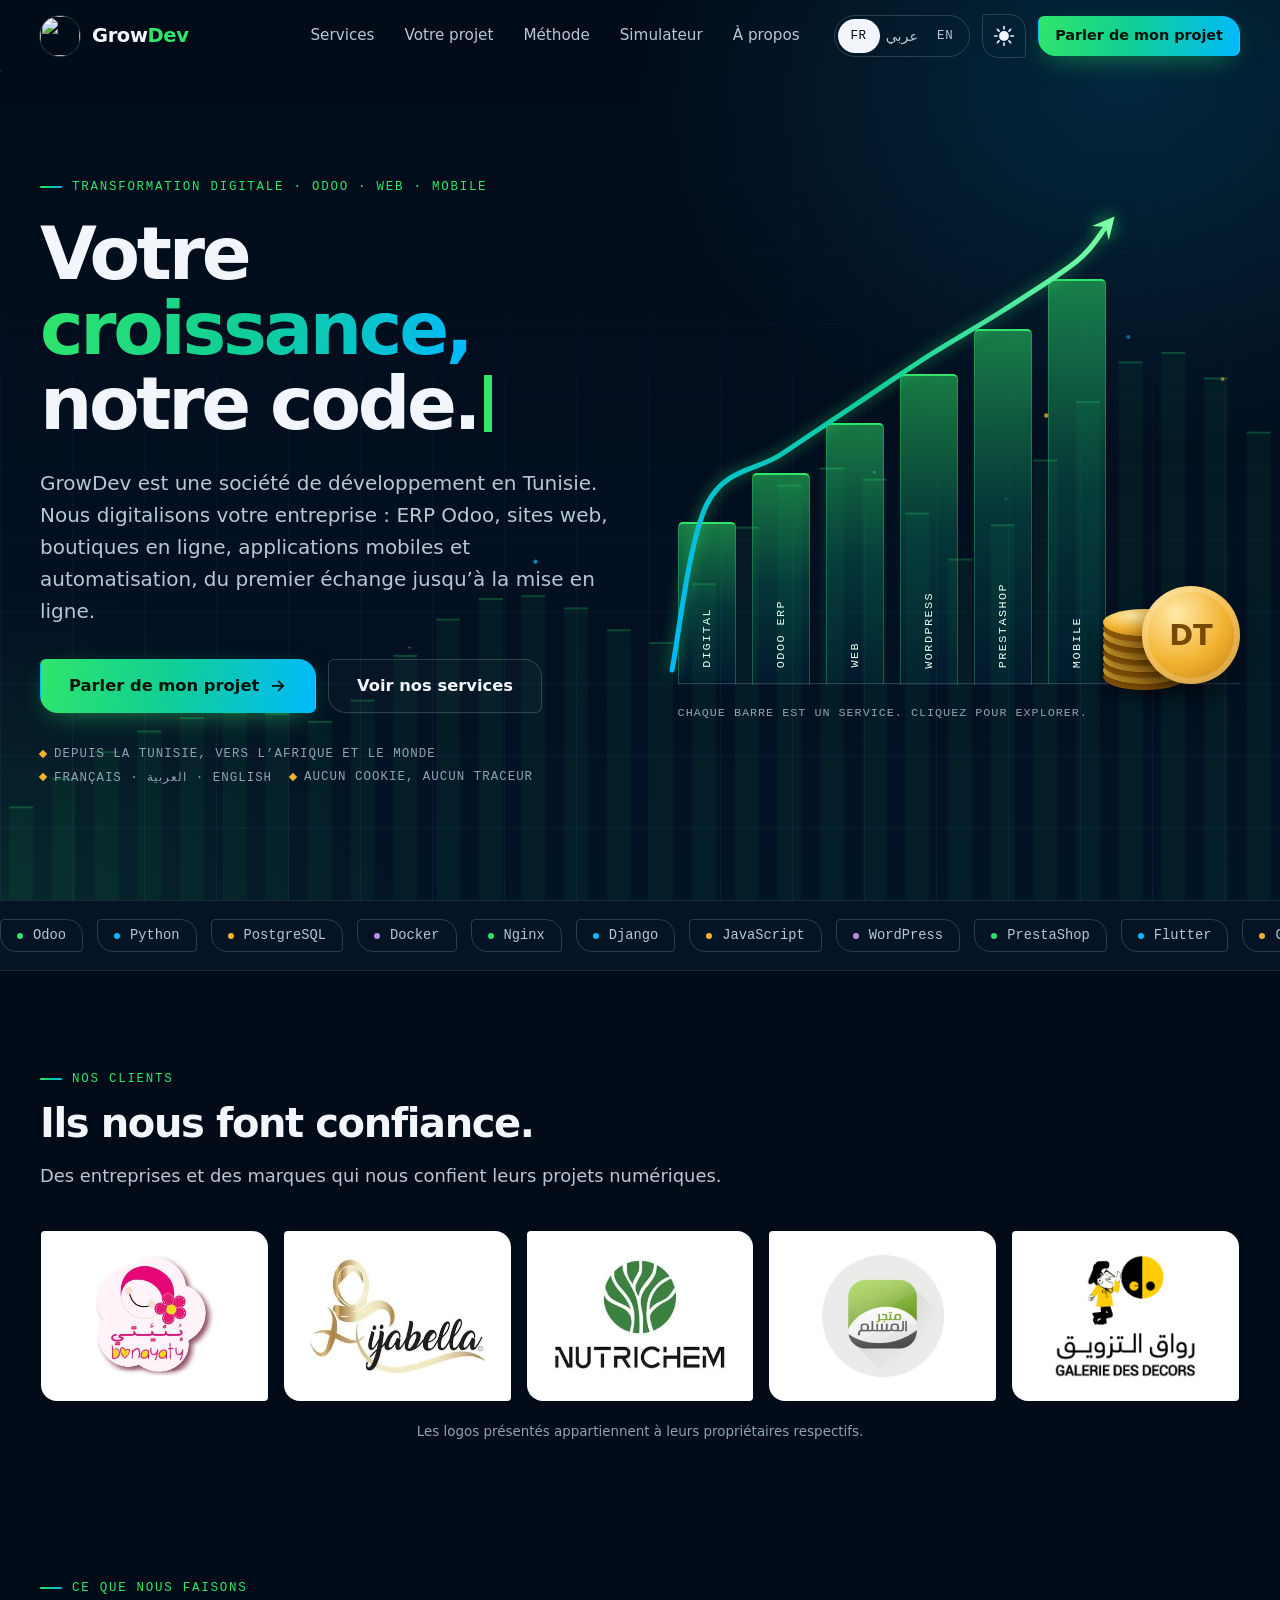
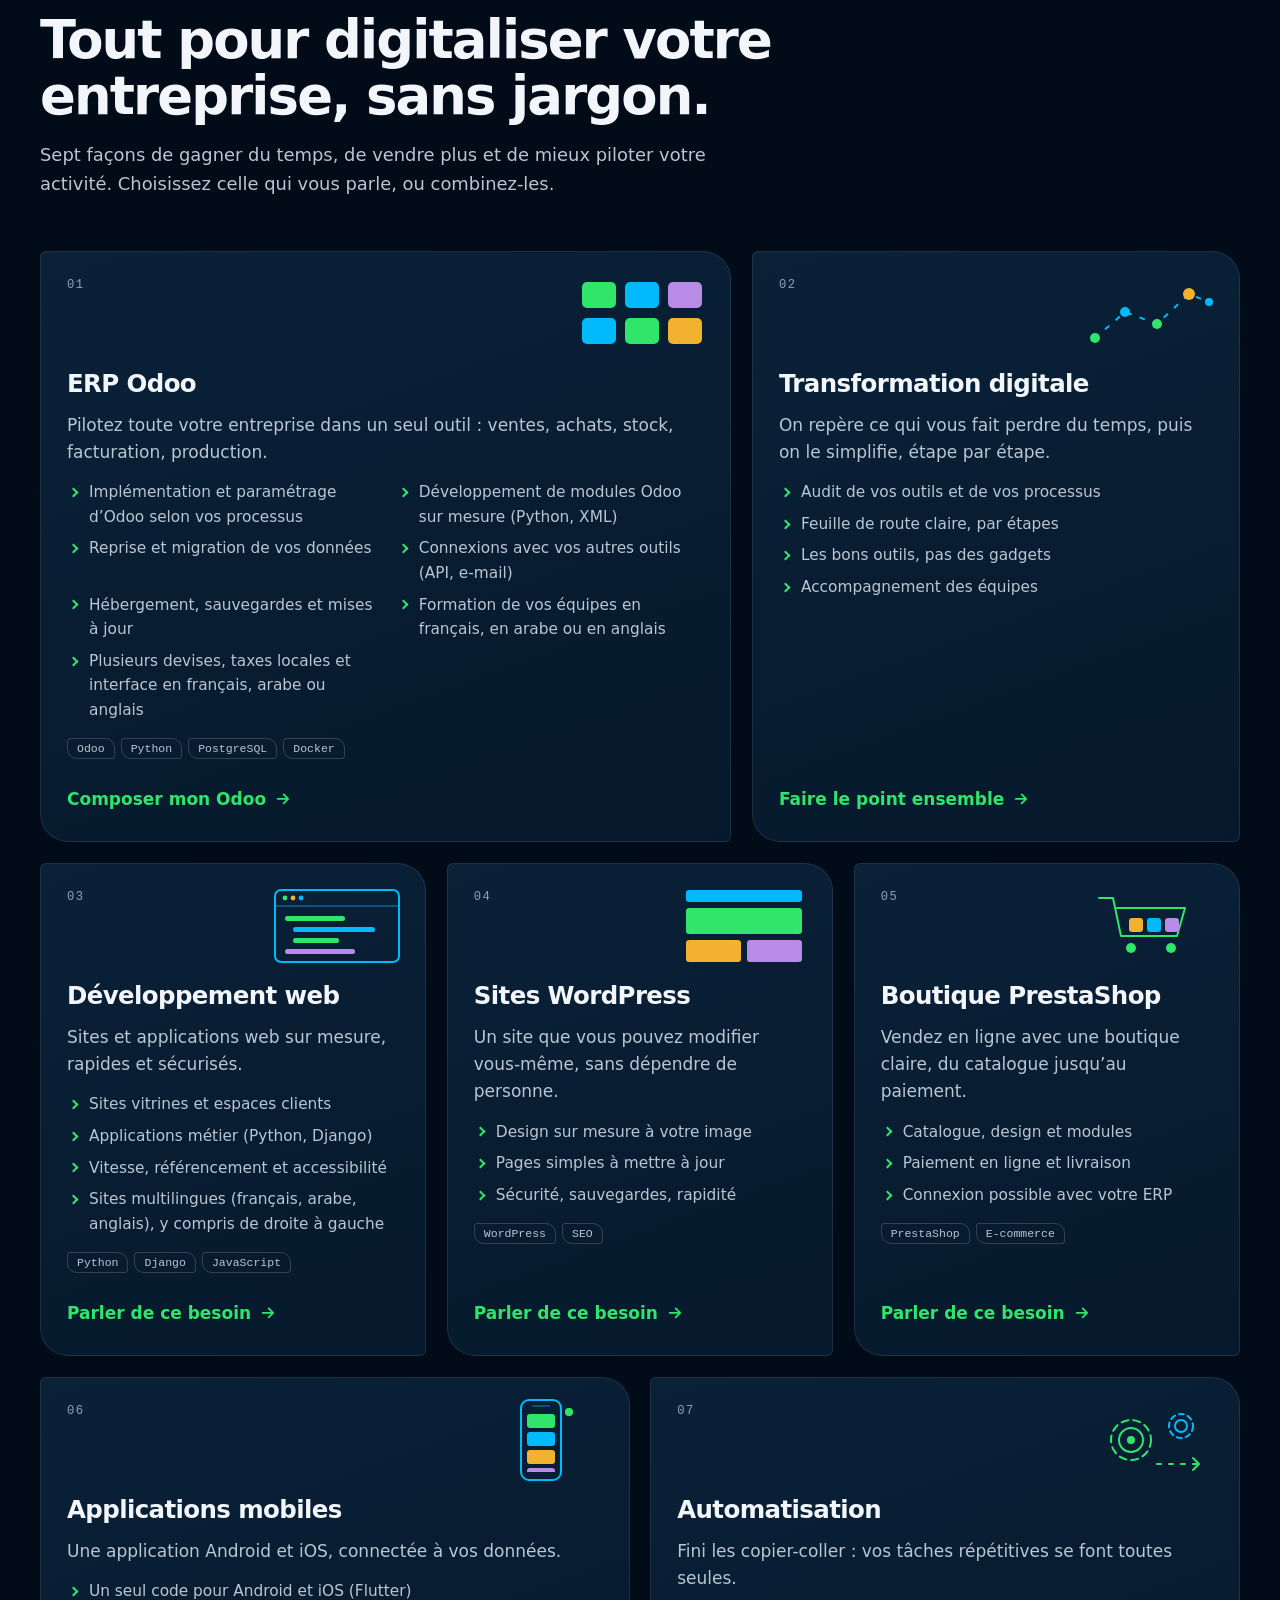
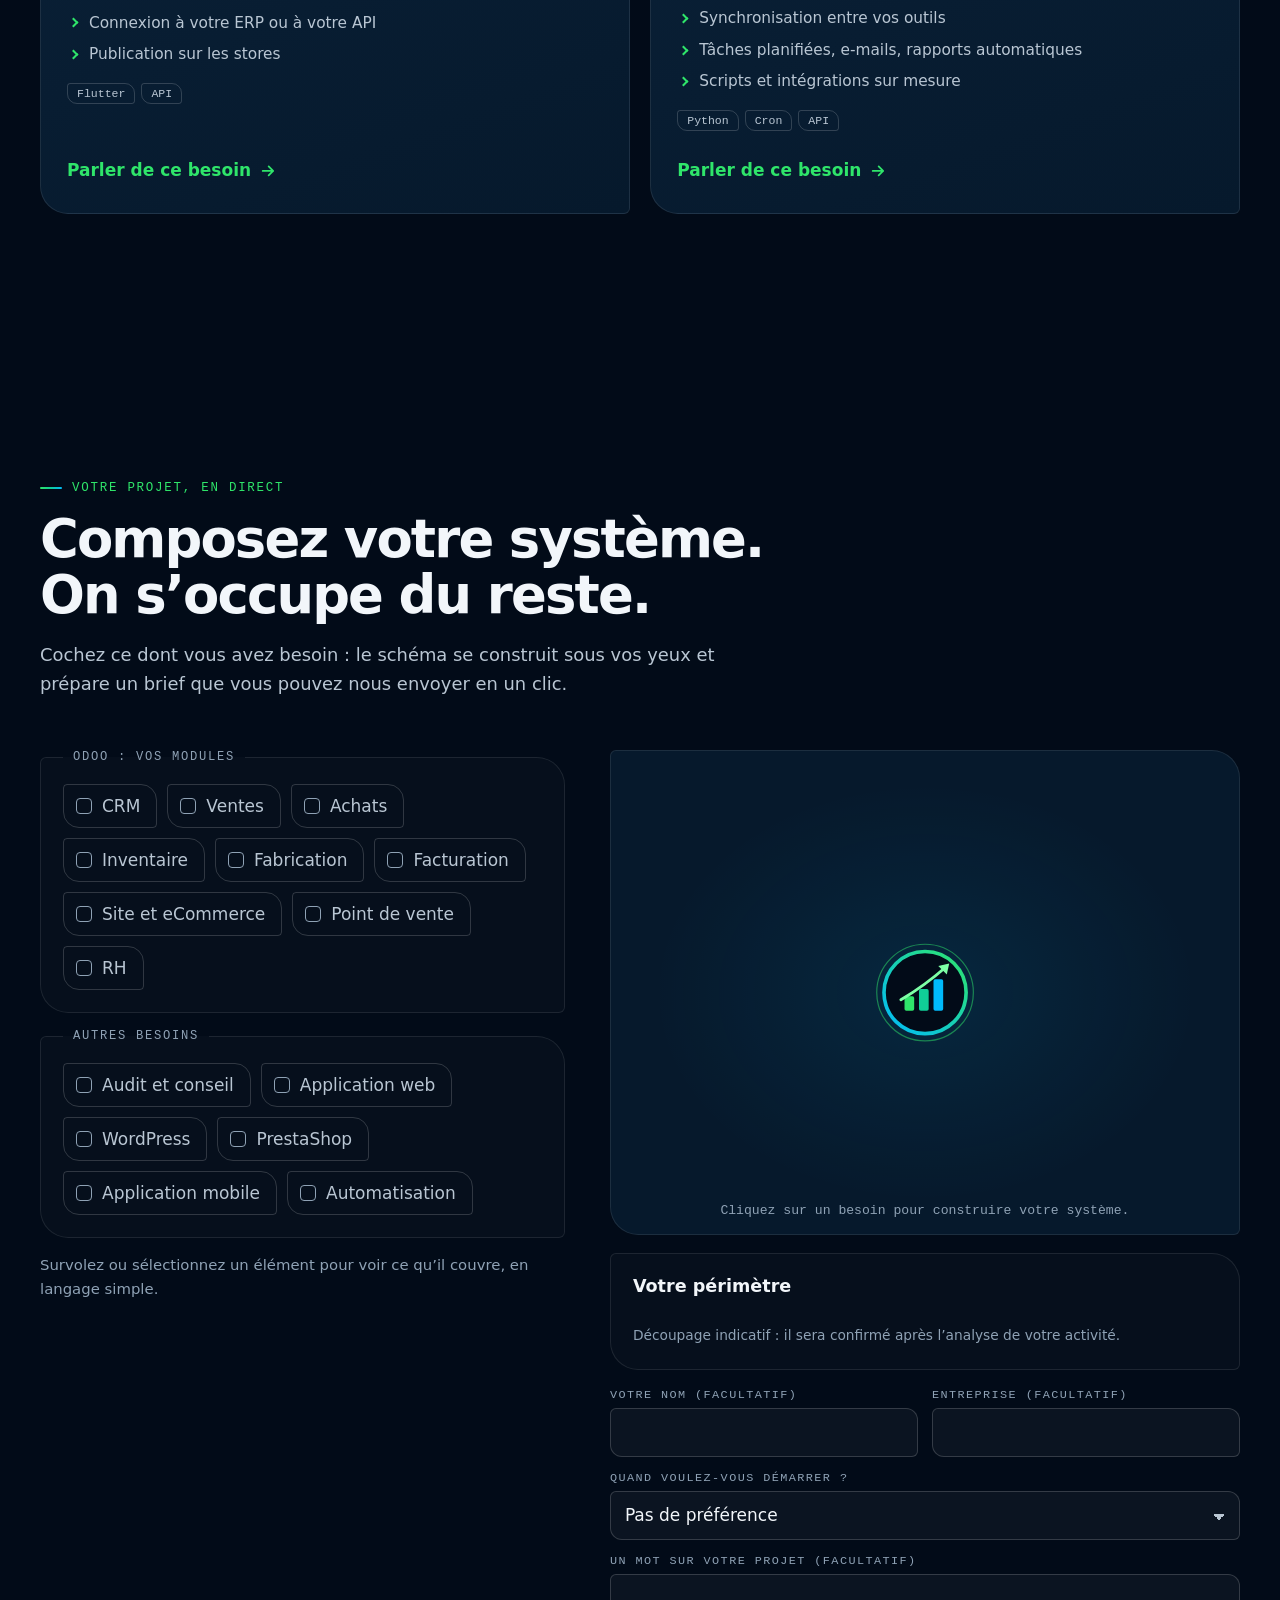
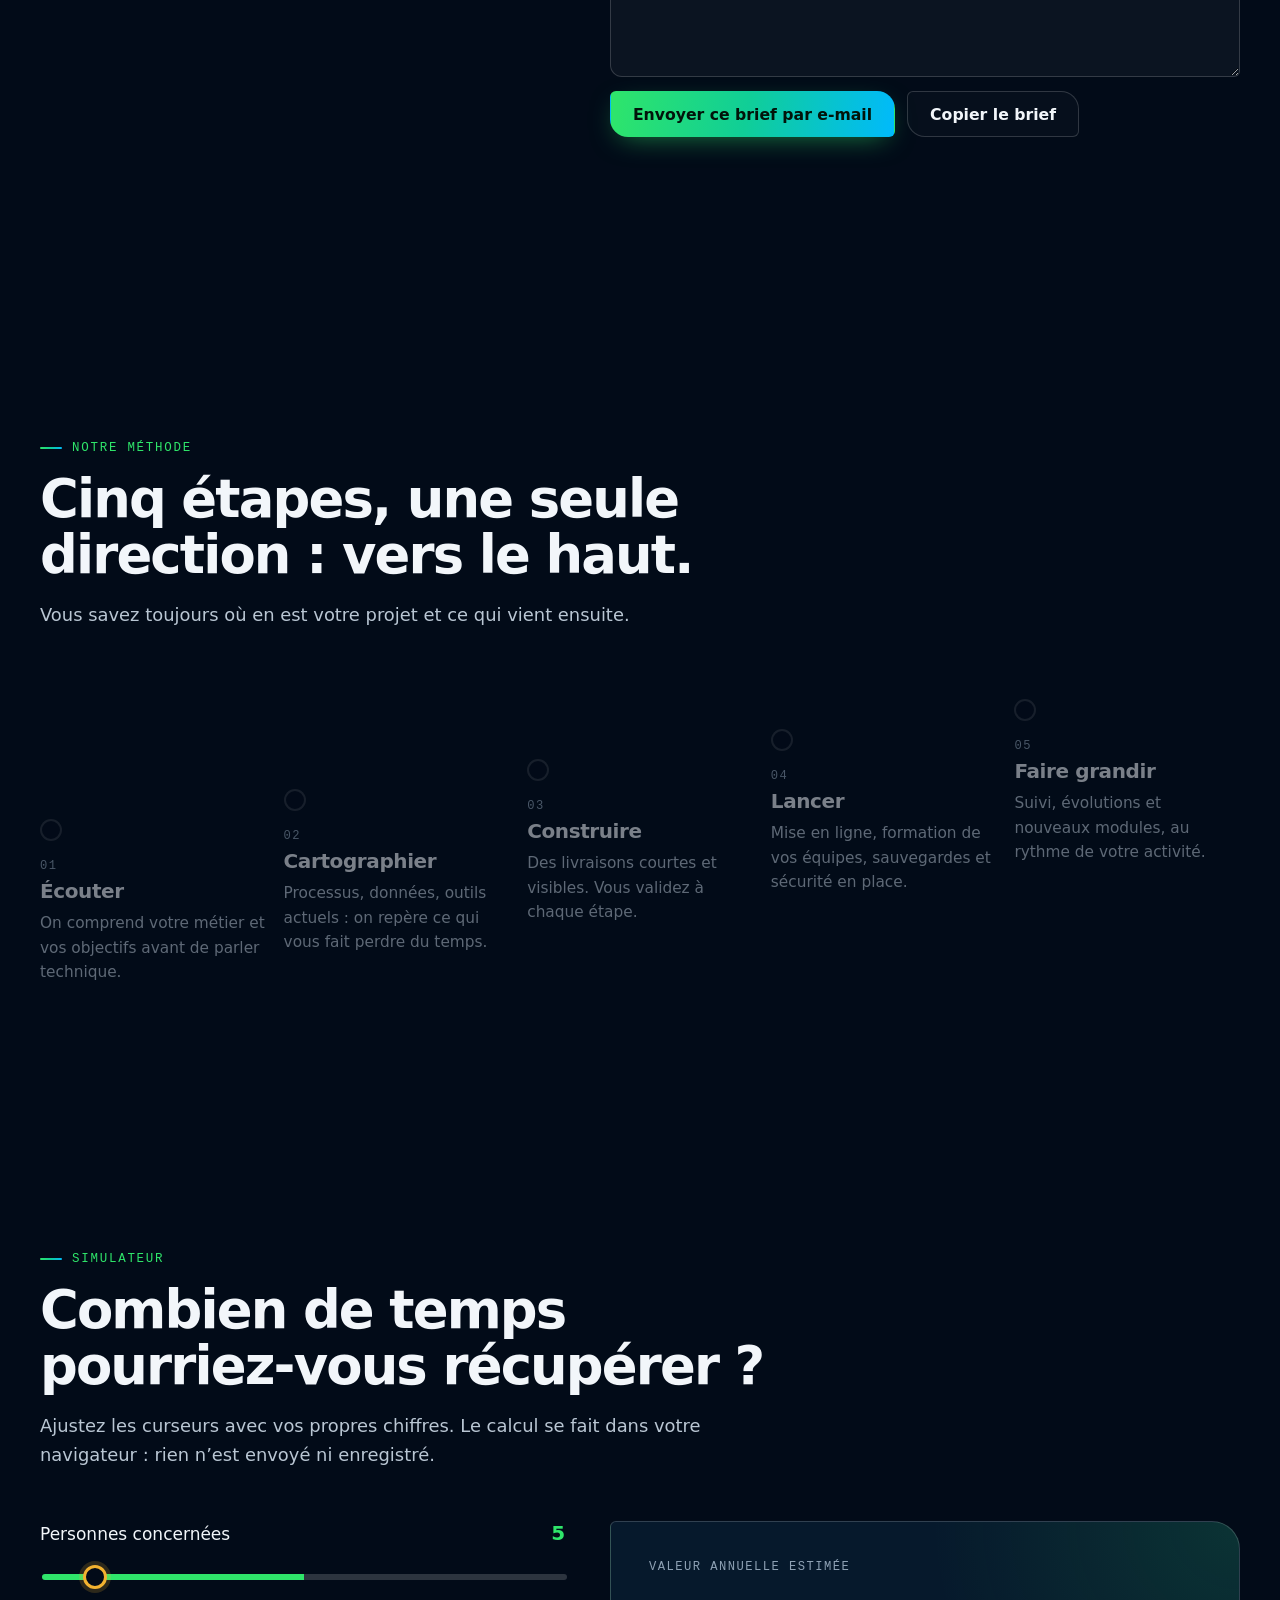
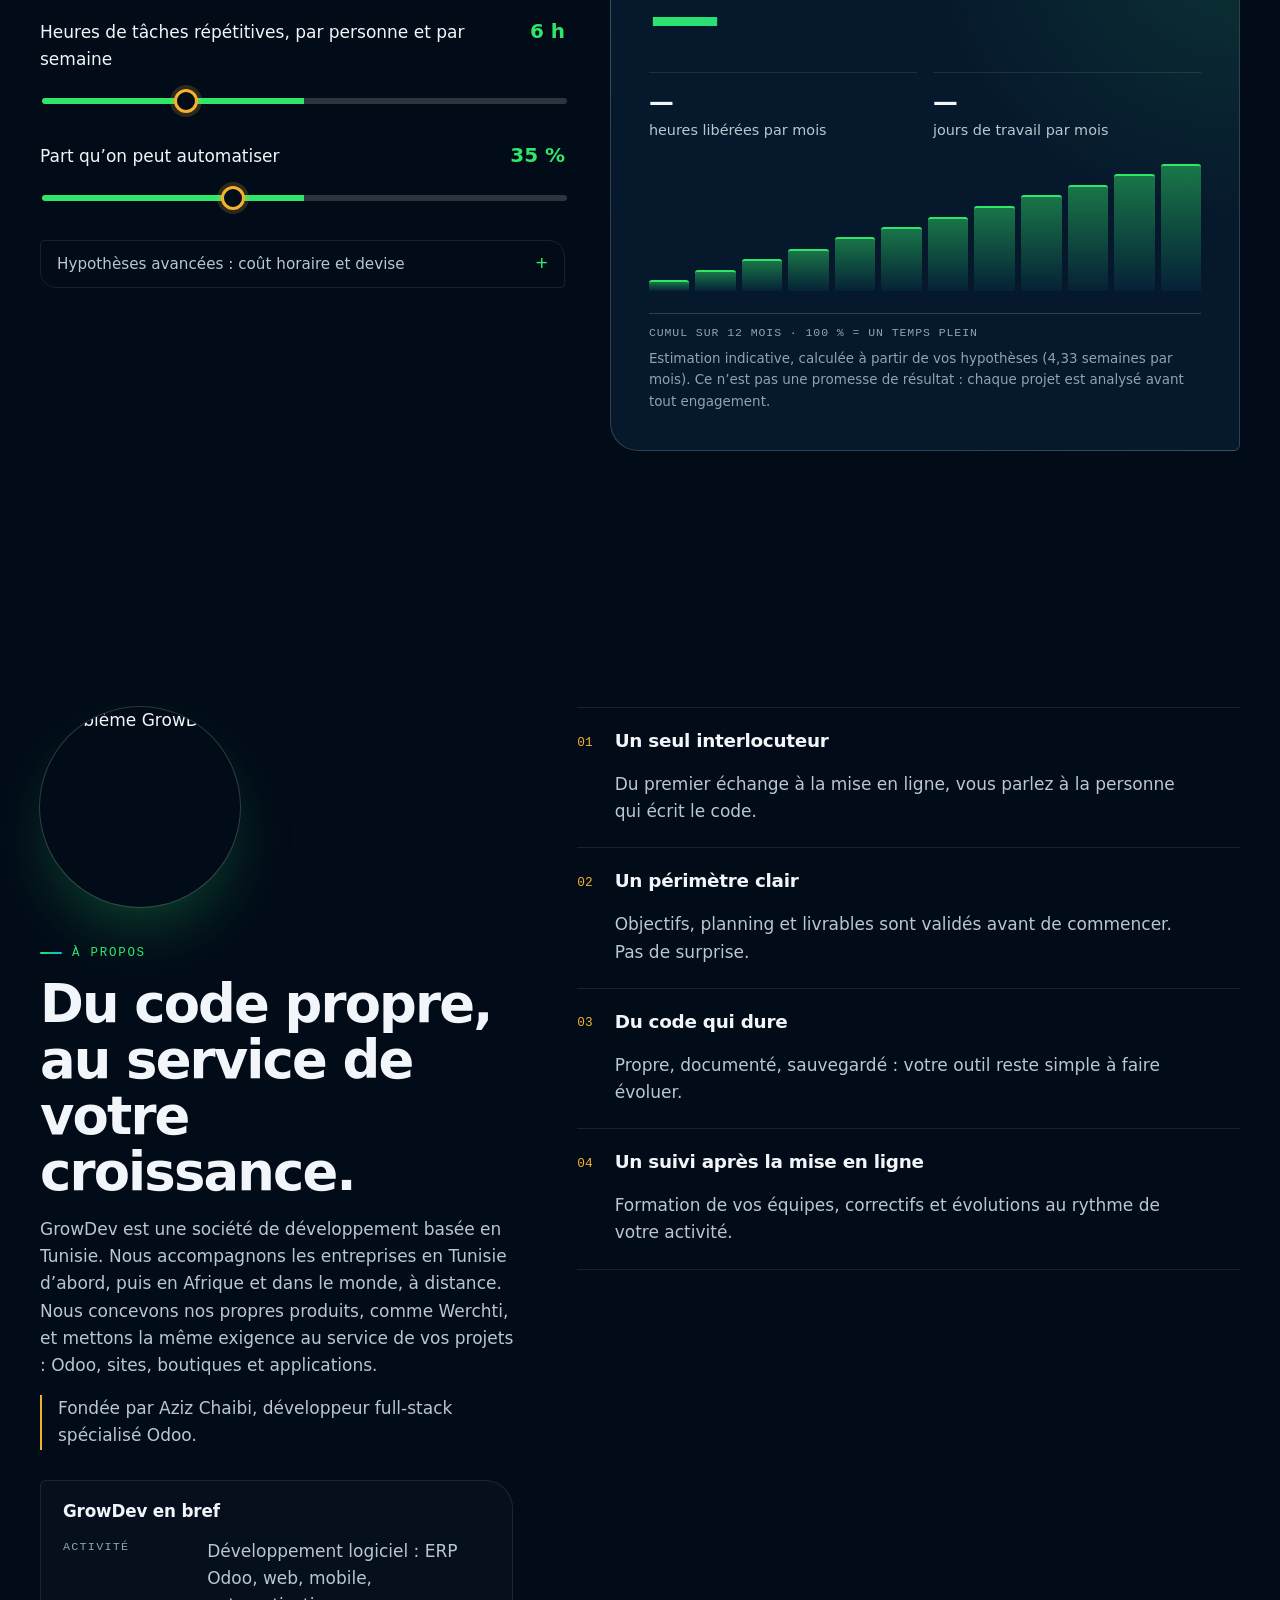
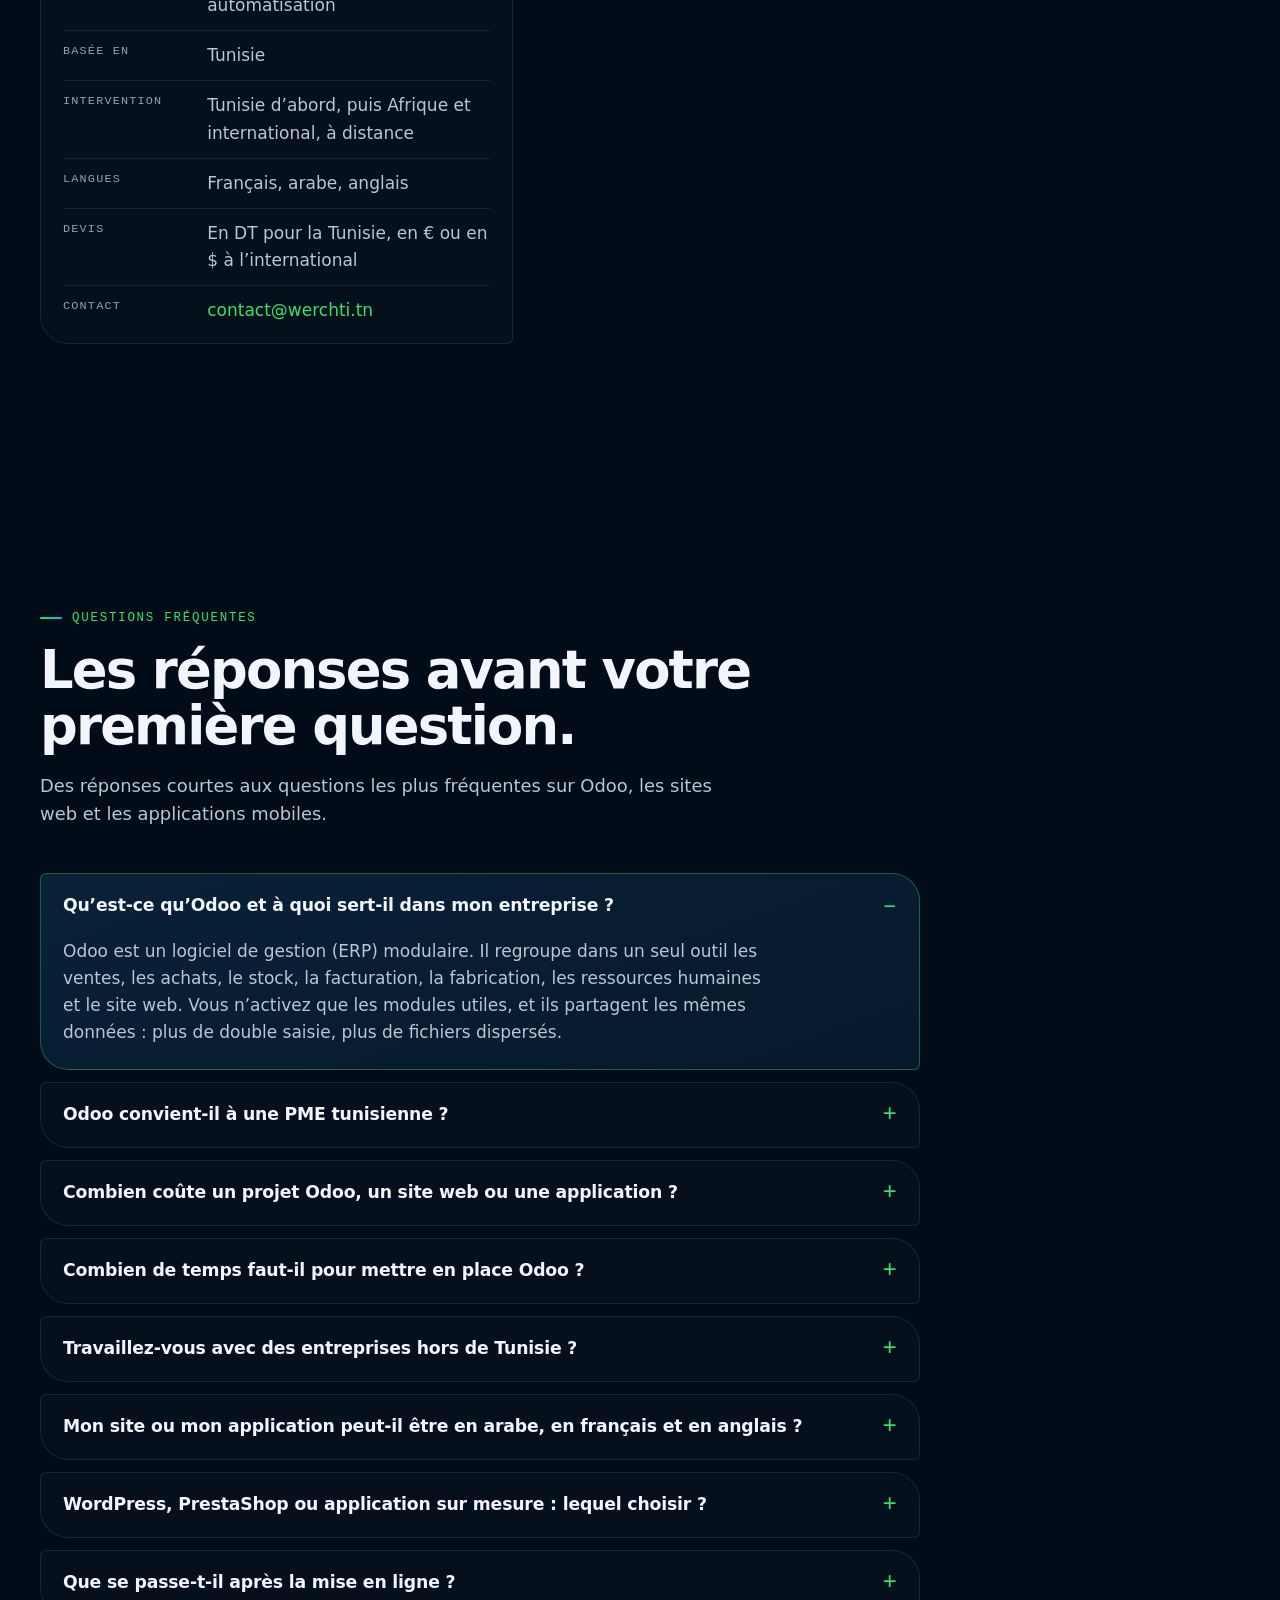
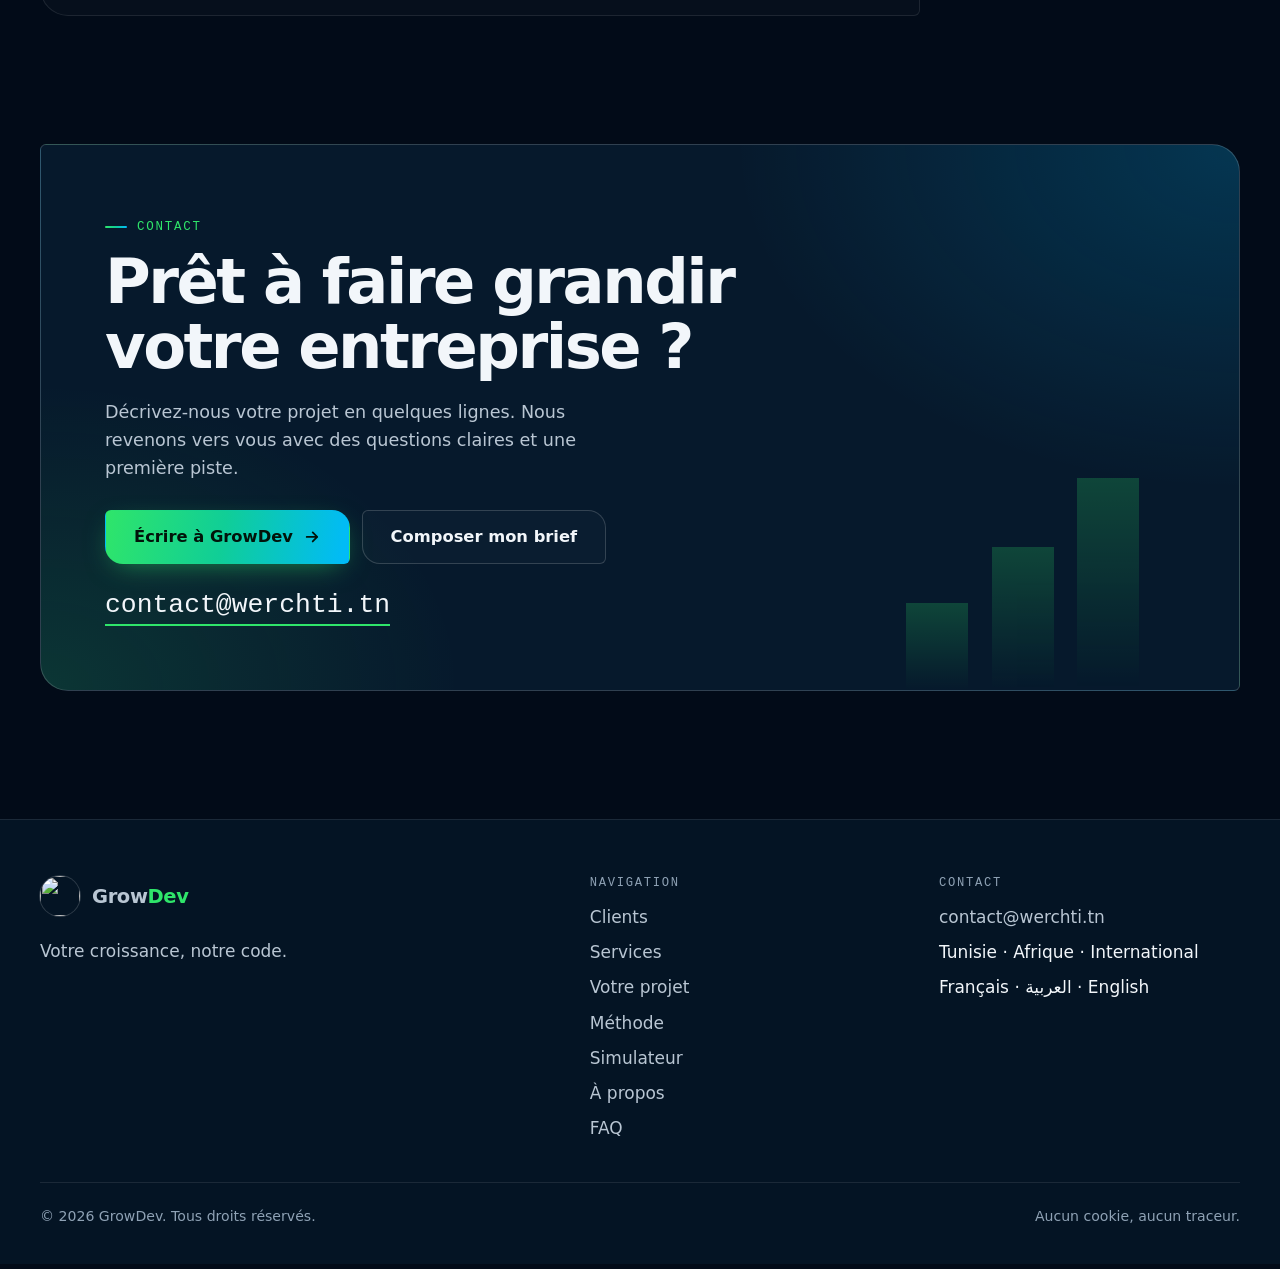
==== commit d4f8a4d8: "Add Clients section with five client logos" ====
--- a/site/index.html
+++ b/site/index.html
@@ -44,7 +44,7 @@
 <link rel="preload" href="assets/fonts/ibm-plex-sans-latin-wght.woff2" as="font" type="font/woff2" crossorigin>
 <link rel="stylesheet" href="assets/css/styles.css">
 <script src="assets/js/boot.js"></script>
-<script type="application/ld+json">{"@context":"https://schema.org","@graph":[{"@type":["Organization","ProfessionalService"],"@id":"https://growdev-tn.github.io/#organization","name":"GrowDev","url":"https://growdev-tn.github.io/","logo":{"@type":"ImageObject","url":"https://growdev-tn.github.io/assets/img/icon-512.png","width":512,"height":512},"image":"https://growdev-tn.github.io/assets/img/og-fr.jpg","slogan":"Votre croissance, notre code.","description":"GrowDev est une société de développement basée en Tunisie. Elle conçoit des ERP Odoo, des sites WordPress, des boutiques PrestaShop, des applications web et mobiles et des automatisations pour les entreprises en Tunisie, en Afrique et dans le monde, en français, en arabe et en anglais.","email":"contact@werchti.tn","address":{"@type":"PostalAddress","addressCountry":"TN"},"areaServed":[{"@type":"Country","name":"Tunisia"},{"@type":"Continent","name":"Africa"},"Worldwide"],"knowsLanguage":["fr","ar","en"],"knowsAbout":["Odoo","ERP","Digital transformation","WordPress","PrestaShop","Flutter","Python","Django","Business automation"],"founder":{"@id":"https://growdev-tn.github.io/#founder"},"contactPoint":{"@type":"ContactPoint","contactType":"sales","email":"contact@werchti.tn","availableLanguage":["French","Arabic","English"],"areaServed":["TN","Africa","Worldwide"]},"hasOfferCatalog":{"@type":"OfferCatalog","name":"Services GrowDev","itemListElement":[{"@type":"Offer","itemOffered":{"@id":"https://growdev-tn.github.io/#service-odoo"}},{"@type":"Offer","itemOffered":{"@id":"https://growdev-tn.github.io/#service-digital"}},{"@type":"Offer","itemOffered":{"@id":"https://growdev-tn.github.io/#service-web"}},{"@type":"Offer","itemOffered":{"@id":"https://growdev-tn.github.io/#service-wordpress"}},{"@type":"Offer","itemOffered":{"@id":"https://growdev-tn.github.io/#service-prestashop"}},{"@type":"Offer","itemOffered":{"@id":"https://growdev-tn.github.io/#service-mobile"}},{"@type":"Offer","itemOffered":{"@id":"https://growdev-tn.github.io/#service-automation"}}]},"sameAs":["https://github.com/aziz-art"]},{"@type":"Person","@id":"https://growdev-tn.github.io/#founder","name":"Aziz Chaibi","jobTitle":"Développeur full-stack spécialisé Odoo","worksFor":{"@id":"https://growdev-tn.github.io/#organization"},"knowsLanguage":["fr","ar","en"]},{"@type":"WebSite","@id":"https://growdev-tn.github.io/#website","url":"https://growdev-tn.github.io/","name":"GrowDev","publisher":{"@id":"https://growdev-tn.github.io/#organization"},"inLanguage":["fr","ar","en"]},{"@type":"WebPage","@id":"https://growdev-tn.github.io/#webpage","url":"https://growdev-tn.github.io/","name":"GrowDev | Odoo, sites web et applications mobiles en Tunisie","description":"GrowDev, société de développement en Tunisie : ERP Odoo, sites web, boutiques en ligne, applications mobiles. Pour la Tunisie, l’Afrique et le monde.","inLanguage":"fr","isPartOf":{"@id":"https://growdev-tn.github.io/#website"},"about":{"@id":"https://growdev-tn.github.io/#organization"},"primaryImageOfPage":{"@type":"ImageObject","url":"https://growdev-tn.github.io/assets/img/og-fr.jpg","width":1200,"height":630},"dateModified":"2026-11-15"},{"@type":"Service","@id":"https://growdev-tn.github.io/#service-odoo","name":"ERP Odoo","description":"Pilotez toute votre entreprise dans un seul outil : ventes, achats, stock, facturation, production.","provider":{"@id":"https://growdev-tn.github.io/#organization"},"areaServed":[{"@type":"Country","name":"Tunisia"},{"@type":"Continent","name":"Africa"},"Worldwide"],"url":"https://growdev-tn.github.io/#svc-odoo"},{"@type":"Service","@id":"https://growdev-tn.github.io/#service-digital","name":"Transformation digitale","description":"On repère ce qui vous fait perdre du temps, puis on le simplifie, étape par étape.","provider":{"@id":"https://growdev-tn.github.io/#organization"},"areaServed":[{"@type":"Country","name":"Tunisia"},{"@type":"Continent","name":"Africa"},"Worldwide"],"url":"https://growdev-tn.github.io/#svc-digital"},{"@type":"Service","@id":"https://growdev-tn.github.io/#service-web","name":"Développement web","description":"Sites et applications web sur mesure, rapides et sécurisés.","provider":{"@id":"https://growdev-tn.github.io/#organization"},"areaServed":[{"@type":"Country","name":"Tunisia"},{"@type":"Continent","name":"Africa"},"Worldwide"],"url":"https://growdev-tn.github.io/#svc-web"},{"@type":"Service","@id":"https://growdev-tn.github.io/#service-wordpress","name":"Sites WordPress","description":"Un site que vous pouvez modifier vous-même, sans dépendre de personne.","provider":{"@id":"https://growdev-tn.github.io/#organization"},"areaServed":[{"@type":"Country","name":"Tunisia"},{"@type":"Continent","name":"Africa"},"Worldwide"],"url":"https://growdev-tn.github.io/#svc-wp"},{"@type":"Service","@id":"https://growdev-tn.github.io/#service-prestashop","name":"Boutique PrestaShop","description":"Vendez en ligne avec une boutique claire, du catalogue jusqu’au paiement.","provider":{"@id":"https://growdev-tn.github.io/#organization"},"areaServed":[{"@type":"Country","name":"Tunisia"},{"@type":"Continent","name":"Africa"},"Worldwide"],"url":"https://growdev-tn.github.io/#svc-shop"},{"@type":"Service","@id":"https://growdev-tn.github.io/#service-mobile","name":"Applications mobiles","description":"Une application Android et iOS, connectée à vos données.","provider":{"@id":"https://growdev-tn.github.io/#organization"},"areaServed":[{"@type":"Country","name":"Tunisia"},{"@type":"Continent","name":"Africa"},"Worldwide"],"url":"https://growdev-tn.github.io/#svc-mobile"},{"@type":"Service","@id":"https://growdev-tn.github.io/#service-automation","name":"Automatisation","description":"Fini les copier-coller : vos tâches répétitives se font toutes seules.","provider":{"@id":"https://growdev-tn.github.io/#organization"},"areaServed":[{"@type":"Country","name":"Tunisia"},{"@type":"Continent","name":"Africa"},"Worldwide"],"url":"https://growdev-tn.github.io/#svc-auto"},{"@type":"FAQPage","@id":"https://growdev-tn.github.io/#faq","url":"https://growdev-tn.github.io/#faq","inLanguage":"fr","isPartOf":{"@id":"https://growdev-tn.github.io/#webpage"},"mainEntity":[{"@type":"Question","name":"Qu’est-ce qu’Odoo et à quoi sert-il dans mon entreprise ?","acceptedAnswer":{"@type":"Answer","text":"Odoo est un logiciel de gestion (ERP) modulaire. Il regroupe dans un seul outil les ventes, les achats, le stock, la facturation, la fabrication, les ressources humaines et le site web. Vous n’activez que les modules utiles, et ils partagent les mêmes données : plus de double saisie, plus de fichiers dispersés."}},{"@type":"Question","name":"Odoo convient-il à une PME tunisienne ?","acceptedAnswer":{"@type":"Answer","text":"Oui, dès que vos ventes, votre stock ou votre facturation sont dispersés entre des fichiers et des outils séparés. Odoo se met en place par étapes, gère plusieurs devises et plusieurs taxes, et son interface existe en arabe, en français et en anglais. Nous commençons par analyser votre activité pour confirmer que c’est le bon choix."}},{"@type":"Question","name":"Combien coûte un projet Odoo, un site web ou une application ?","acceptedAnswer":{"@type":"Answer","text":"Le prix dépend du périmètre : nombre de modules, volume de données à reprendre, développements sur mesure et formation. Nous ne publions pas de tarif fixe. Après un premier échange, nous vous remettons un devis clair, découpé en phases : en dinars tunisiens (DT) pour la Tunisie, en euros ou en dollars à l’international."}},{"@type":"Question","name":"Combien de temps faut-il pour mettre en place Odoo ?","acceptedAnswer":{"@type":"Answer","text":"Cela dépend du nombre de modules. À titre indicatif, un périmètre simple (par exemple CRM, ventes et facturation) peut être prêt en quelques semaines, alors qu’un projet complet avec reprise de données et développements spécifiques s’étale sur plusieurs mois. Nous livrons par étapes courtes, pour que vous utilisiez rapidement les premiers modules."}},{"@type":"Question","name":"Travaillez-vous avec des entreprises hors de Tunisie ?","acceptedAnswer":{"@type":"Answer","text":"Oui. Nous accompagnons d’abord les entreprises tunisiennes, puis celles d’Afrique et du reste du monde, à distance. Nous échangeons en français, en arabe et en anglais, et nous organisons les réunions en visioconférence selon votre fuseau horaire."}},{"@type":"Question","name":"Mon site ou mon application peut-il être en arabe, en français et en anglais ?","acceptedAnswer":{"@type":"Answer","text":"Oui. Nous créons des sites, des boutiques et des applications multilingues, avec l’écriture de droite à gauche pour l’arabe, plusieurs devises et des contenus faciles à traduire. Odoo, WordPress et PrestaShop gèrent plusieurs langues, avec des extensions dédiées si besoin."}},{"@type":"Question","name":"WordPress, PrestaShop ou application sur mesure : lequel choisir ?","acceptedAnswer":{"@type":"Answer","text":"WordPress convient aux sites vitrines et aux blogs que vous modifiez vous-même. PrestaShop est conçu pour vendre en ligne, avec catalogue, panier et paiement. Une application sur mesure, web ou mobile, se justifie quand vos processus sont spécifiques et que les outils existants ne suffisent pas. Nous vous conseillons après avoir compris votre besoin."}},{"@type":"Question","name":"Que se passe-t-il après la mise en ligne ?","acceptedAnswer":{"@type":"Answer","text":"Nous formons vos équipes, mettons en place les sauvegardes et la sécurité, puis assurons le suivi : corrections, mises à jour et nouvelles fonctionnalités, au rythme de votre activité. Vous gardez le même interlocuteur du début à la fin."}}]}]}</script>
+<script type="application/ld+json">{"@context":"https://schema.org","@graph":[{"@type":["Organization","ProfessionalService"],"@id":"https://growdev-tn.github.io/#organization","name":"GrowDev","url":"https://growdev-tn.github.io/","logo":{"@type":"ImageObject","url":"https://growdev-tn.github.io/assets/img/icon-512.png","width":512,"height":512},"image":"https://growdev-tn.github.io/assets/img/og-fr.jpg","slogan":"Votre croissance, notre code.","description":"GrowDev est une société de développement basée en Tunisie. Elle conçoit des ERP Odoo, des sites WordPress, des boutiques PrestaShop, des applications web et mobiles et des automatisations pour les entreprises en Tunisie, en Afrique et dans le monde, en français, en arabe et en anglais.","email":"contact@werchti.tn","address":{"@type":"PostalAddress","addressCountry":"TN"},"areaServed":[{"@type":"Country","name":"Tunisia"},{"@type":"Continent","name":"Africa"},"Worldwide"],"knowsLanguage":["fr","ar","en"],"knowsAbout":["Odoo","ERP","Digital transformation","WordPress","PrestaShop","Flutter","Python","Django","Business automation"],"founder":{"@id":"https://growdev-tn.github.io/#founder"},"contactPoint":{"@type":"ContactPoint","contactType":"sales","email":"contact@werchti.tn","availableLanguage":["French","Arabic","English"],"areaServed":["TN","Africa","Worldwide"]},"hasOfferCatalog":{"@type":"OfferCatalog","name":"Services GrowDev","itemListElement":[{"@type":"Offer","itemOffered":{"@id":"https://growdev-tn.github.io/#service-odoo"}},{"@type":"Offer","itemOffered":{"@id":"https://growdev-tn.github.io/#service-digital"}},{"@type":"Offer","itemOffered":{"@id":"https://growdev-tn.github.io/#service-web"}},{"@type":"Offer","itemOffered":{"@id":"https://growdev-tn.github.io/#service-wordpress"}},{"@type":"Offer","itemOffered":{"@id":"https://growdev-tn.github.io/#service-prestashop"}},{"@type":"Offer","itemOffered":{"@id":"https://growdev-tn.github.io/#service-mobile"}},{"@type":"Offer","itemOffered":{"@id":"https://growdev-tn.github.io/#service-automation"}}]},"sameAs":["https://github.com/aziz-art"]},{"@type":"Person","@id":"https://growdev-tn.github.io/#founder","name":"Aziz Chaibi","jobTitle":"Développeur full-stack spécialisé Odoo","worksFor":{"@id":"https://growdev-tn.github.io/#organization"},"knowsLanguage":["fr","ar","en"]},{"@type":"WebSite","@id":"https://growdev-tn.github.io/#website","url":"https://growdev-tn.github.io/","name":"GrowDev","publisher":{"@id":"https://growdev-tn.github.io/#organization"},"inLanguage":["fr","ar","en"]},{"@type":"WebPage","@id":"https://growdev-tn.github.io/#webpage","url":"https://growdev-tn.github.io/","name":"GrowDev | Odoo, sites web et applications mobiles en Tunisie","description":"GrowDev, société de développement en Tunisie : ERP Odoo, sites web, boutiques en ligne, applications mobiles. Pour la Tunisie, l’Afrique et le monde.","inLanguage":"fr","isPartOf":{"@id":"https://growdev-tn.github.io/#website"},"about":{"@id":"https://growdev-tn.github.io/#organization"},"primaryImageOfPage":{"@type":"ImageObject","url":"https://growdev-tn.github.io/assets/img/og-fr.jpg","width":1200,"height":630},"dateModified":"2026-11-17"},{"@type":"Service","@id":"https://growdev-tn.github.io/#service-odoo","name":"ERP Odoo","description":"Pilotez toute votre entreprise dans un seul outil : ventes, achats, stock, facturation, production.","provider":{"@id":"https://growdev-tn.github.io/#organization"},"areaServed":[{"@type":"Country","name":"Tunisia"},{"@type":"Continent","name":"Africa"},"Worldwide"],"url":"https://growdev-tn.github.io/#svc-odoo"},{"@type":"Service","@id":"https://growdev-tn.github.io/#service-digital","name":"Transformation digitale","description":"On repère ce qui vous fait perdre du temps, puis on le simplifie, étape par étape.","provider":{"@id":"https://growdev-tn.github.io/#organization"},"areaServed":[{"@type":"Country","name":"Tunisia"},{"@type":"Continent","name":"Africa"},"Worldwide"],"url":"https://growdev-tn.github.io/#svc-digital"},{"@type":"Service","@id":"https://growdev-tn.github.io/#service-web","name":"Développement web","description":"Sites et applications web sur mesure, rapides et sécurisés.","provider":{"@id":"https://growdev-tn.github.io/#organization"},"areaServed":[{"@type":"Country","name":"Tunisia"},{"@type":"Continent","name":"Africa"},"Worldwide"],"url":"https://growdev-tn.github.io/#svc-web"},{"@type":"Service","@id":"https://growdev-tn.github.io/#service-wordpress","name":"Sites WordPress","description":"Un site que vous pouvez modifier vous-même, sans dépendre de personne.","provider":{"@id":"https://growdev-tn.github.io/#organization"},"areaServed":[{"@type":"Country","name":"Tunisia"},{"@type":"Continent","name":"Africa"},"Worldwide"],"url":"https://growdev-tn.github.io/#svc-wp"},{"@type":"Service","@id":"https://growdev-tn.github.io/#service-prestashop","name":"Boutique PrestaShop","description":"Vendez en ligne avec une boutique claire, du catalogue jusqu’au paiement.","provider":{"@id":"https://growdev-tn.github.io/#organization"},"areaServed":[{"@type":"Country","name":"Tunisia"},{"@type":"Continent","name":"Africa"},"Worldwide"],"url":"https://growdev-tn.github.io/#svc-shop"},{"@type":"Service","@id":"https://growdev-tn.github.io/#service-mobile","name":"Applications mobiles","description":"Une application Android et iOS, connectée à vos données.","provider":{"@id":"https://growdev-tn.github.io/#organization"},"areaServed":[{"@type":"Country","name":"Tunisia"},{"@type":"Continent","name":"Africa"},"Worldwide"],"url":"https://growdev-tn.github.io/#svc-mobile"},{"@type":"Service","@id":"https://growdev-tn.github.io/#service-automation","name":"Automatisation","description":"Fini les copier-coller : vos tâches répétitives se font toutes seules.","provider":{"@id":"https://growdev-tn.github.io/#organization"},"areaServed":[{"@type":"Country","name":"Tunisia"},{"@type":"Continent","name":"Africa"},"Worldwide"],"url":"https://growdev-tn.github.io/#svc-auto"},{"@type":"FAQPage","@id":"https://growdev-tn.github.io/#faq","url":"https://growdev-tn.github.io/#faq","inLanguage":"fr","isPartOf":{"@id":"https://growdev-tn.github.io/#webpage"},"mainEntity":[{"@type":"Question","name":"Qu’est-ce qu’Odoo et à quoi sert-il dans mon entreprise ?","acceptedAnswer":{"@type":"Answer","text":"Odoo est un logiciel de gestion (ERP) modulaire. Il regroupe dans un seul outil les ventes, les achats, le stock, la facturation, la fabrication, les ressources humaines et le site web. Vous n’activez que les modules utiles, et ils partagent les mêmes données : plus de double saisie, plus de fichiers dispersés."}},{"@type":"Question","name":"Odoo convient-il à une PME tunisienne ?","acceptedAnswer":{"@type":"Answer","text":"Oui, dès que vos ventes, votre stock ou votre facturation sont dispersés entre des fichiers et des outils séparés. Odoo se met en place par étapes, gère plusieurs devises et plusieurs taxes, et son interface existe en arabe, en français et en anglais. Nous commençons par analyser votre activité pour confirmer que c’est le bon choix."}},{"@type":"Question","name":"Combien coûte un projet Odoo, un site web ou une application ?","acceptedAnswer":{"@type":"Answer","text":"Le prix dépend du périmètre : nombre de modules, volume de données à reprendre, développements sur mesure et formation. Nous ne publions pas de tarif fixe. Après un premier échange, nous vous remettons un devis clair, découpé en phases : en dinars tunisiens (DT) pour la Tunisie, en euros ou en dollars à l’international."}},{"@type":"Question","name":"Combien de temps faut-il pour mettre en place Odoo ?","acceptedAnswer":{"@type":"Answer","text":"Cela dépend du nombre de modules. À titre indicatif, un périmètre simple (par exemple CRM, ventes et facturation) peut être prêt en quelques semaines, alors qu’un projet complet avec reprise de données et développements spécifiques s’étale sur plusieurs mois. Nous livrons par étapes courtes, pour que vous utilisiez rapidement les premiers modules."}},{"@type":"Question","name":"Travaillez-vous avec des entreprises hors de Tunisie ?","acceptedAnswer":{"@type":"Answer","text":"Oui. Nous accompagnons d’abord les entreprises tunisiennes, puis celles d’Afrique et du reste du monde, à distance. Nous échangeons en français, en arabe et en anglais, et nous organisons les réunions en visioconférence selon votre fuseau horaire."}},{"@type":"Question","name":"Mon site ou mon application peut-il être en arabe, en français et en anglais ?","acceptedAnswer":{"@type":"Answer","text":"Oui. Nous créons des sites, des boutiques et des applications multilingues, avec l’écriture de droite à gauche pour l’arabe, plusieurs devises et des contenus faciles à traduire. Odoo, WordPress et PrestaShop gèrent plusieurs langues, avec des extensions dédiées si besoin."}},{"@type":"Question","name":"WordPress, PrestaShop ou application sur mesure : lequel choisir ?","acceptedAnswer":{"@type":"Answer","text":"WordPress convient aux sites vitrines et aux blogs que vous modifiez vous-même. PrestaShop est conçu pour vendre en ligne, avec catalogue, panier et paiement. Une application sur mesure, web ou mobile, se justifie quand vos processus sont spécifiques et que les outils existants ne suffisent pas. Nous vous conseillons après avoir compris votre besoin."}},{"@type":"Question","name":"Que se passe-t-il après la mise en ligne ?","acceptedAnswer":{"@type":"Answer","text":"Nous formons vos équipes, mettons en place les sauvegardes et la sécurité, puis assurons le suivi : corrections, mises à jour et nouvelles fonctionnalités, au rythme de votre activité. Vous gardez le même interlocuteur du début à la fin."}}]}]}</script>
 </head>
 <body>
 <a class="skip-link" href="#main" data-i18n="skip">Aller au contenu</a>
@@ -137,6 +137,24 @@
     </ul>
   </div>
 </div>
+
+<section class="section clients-sec" id="clients" aria-labelledby="clients-title">
+  <div class="wrap">
+    <div class="sec-head" data-reveal>
+      <p class="eyebrow" data-i18n="clients.eyebrow">Nos clients</p>
+      <h2 class="h2" id="clients-title" data-i18n="clients.title">Ils nous font confiance.</h2>
+      <p class="lead" data-i18n="clients.lead">Des entreprises et des marques qui nous confient leurs projets numériques.</p>
+    </div>
+    <ul class="clients">
+      <li class="client" data-reveal><img src="assets/img/clients/bonayaty.webp" width="238" height="242" alt="Bonayaty" loading="lazy" decoding="async"></li>
+      <li class="client" data-reveal><img src="assets/img/clients/hijabella.webp" width="360" height="235" alt="Hijabella" loading="lazy" decoding="async"></li>
+      <li class="client" data-reveal><img src="assets/img/clients/nutrichem.webp" width="328" height="209" alt="Nutrichem" loading="lazy" decoding="async"></li>
+      <li class="client" data-reveal><img src="assets/img/clients/matjar-al-muslim.webp" width="420" height="420" alt="متجر المسلم" lang="ar" loading="lazy" decoding="async"></li>
+      <li class="client" data-reveal><img src="assets/img/clients/galerie-des-decors.webp" width="321" height="277" alt="Galerie des Décors" loading="lazy" decoding="async"></li>
+    </ul>
+    <p class="clients__note" data-i18n="clients.note">Les logos présentés appartiennent à leurs propriétaires respectifs.</p>
+  </div>
+</section>
 
 <svg width="0" height="0" style="position:absolute" aria-hidden="true" focusable="false"><symbol id="i-arrow" viewBox="0 0 24 24"><path d="M5 12h14M13 6l6 6-6 6" fill="none" stroke="currentColor" stroke-width="2.4" stroke-linecap="round" stroke-linejoin="round"/></symbol></svg>
 
@@ -488,6 +506,7 @@
       <div>
         <h2 data-i18n="foot.nav">Navigation</h2>
         <ul>
+          <li><a href="#clients" data-i18n="nav.clients">Clients</a></li>
           <li><a href="#services" data-i18n="nav.services">Services</a></li>
           <li><a href="#composer" data-i18n="nav.composer">Votre projet</a></li>
           <li><a href="#methode" data-i18n="nav.method">Méthode</a></li>
--- a/site/assets/css/styles.css
+++ b/site/assets/css/styles.css
@@ -21,7 +21,7 @@
   --surface-1:rgba(255,255,255,.02);--surface-2:rgba(255,255,255,.04);--hover-1:rgba(255,255,255,.05);--hover-2:rgba(255,255,255,.06);
   --hero-1:#020b18;--hero-2:#031326;--bar-label:#e4fff0;--bar-hover:brightness(1.3);--ring-in:#062414;--arrow-head:#7dffa5;
   --card-shadow:none;--pop-shadow:none;--coin-shadow:rgba(0,0,0,.5);--coin-shadow-2:rgba(0,0,0,.55);
-  --fx-grid-rgb:120,170,220;--fx-grid-a:.08;
+  --fx-grid-rgb:120,170,220;--fx-grid-a:.08;--logo-plate:#fff;
   --font-display:"Sora",system-ui,-apple-system,"Segoe UI",sans-serif;
   --font-body:"IBM Plex Sans",system-ui,-apple-system,"Segoe UI",sans-serif;
   --font-mono:"IBM Plex Mono",ui-monospace,SFMono-Regular,Menlo,monospace;
@@ -43,7 +43,7 @@
   --hero-1:#f5f9fd;--hero-2:#e8f0f7;--bar-label:#04301a;--bar-hover:saturate(1.35) brightness(.97);--ring-in:#fff;--arrow-head:#0c9a4a;
   --card-shadow:0 1px 2px rgba(6,25,44,.05),0 18px 40px -26px rgba(6,25,44,.3);--pop-shadow:0 14px 34px -14px rgba(6,25,44,.4);
   --coin-shadow:rgba(70,45,0,.3);--coin-shadow-2:rgba(70,45,0,.34);
-  --fx-grid-rgb:20,70,120;--fx-grid-a:.07;
+  --fx-grid-rgb:20,70,120;--fx-grid-a:.07;--logo-plate:#fff;
   color-scheme:light;
 }
 *,*::before,*::after{box-sizing:border-box}
@@ -91,8 +91,15 @@
 .js [data-reveal].is-in{opacity:1;transform:none}
 
 /* Header */
-.site-header{position:fixed;inset:0 0 auto 0;z-index:50;height:var(--header-h);border-bottom:1px solid transparent;transition:background .3s,border-color .3s,backdrop-filter .3s}
-.site-header.is-scrolled{background:rgba(var(--bg-rgb),.8);-webkit-backdrop-filter:blur(14px) saturate(1.3);backdrop-filter:blur(14px) saturate(1.3);border-color:var(--line)}
+.site-header{position:fixed;inset:0 0 auto 0;z-index:50;height:var(--header-h);border-bottom:1px solid transparent;transition:border-color .3s}
+/* The frosted bar is a layer of its own. A blur on the header itself would make the header the container of the fixed mobile menu, and the menu would
+   shrink to a 48px strip as soon as the page is scrolled. Never put backdrop-filter, filter or transform on .site-header (the checker enforces it).
+   The layer reaches 1px below the header so it also sits under the border line, as the header's own background did before. */
+.site-header::before{content:"";position:absolute;inset:0 0 -1px 0;z-index:-1;pointer-events:none;background:rgba(var(--bg-rgb),0);transition:background .3s,-webkit-backdrop-filter .3s,backdrop-filter .3s}
+.site-header.is-scrolled{border-color:var(--line)}
+.site-header.is-scrolled::before{background:rgba(var(--bg-rgb),.8);-webkit-backdrop-filter:blur(14px) saturate(1.3);backdrop-filter:blur(14px) saturate(1.3)}
+.site-header.is-menu-open::before{background:rgba(var(--bg-rgb),.97);-webkit-backdrop-filter:blur(16px);backdrop-filter:blur(16px)}
+.site-header.is-menu-open{border-color:var(--line)}
 .bar-row{display:flex;align-items:center;gap:20px;height:100%}
 .brand{display:inline-flex;align-items:center;gap:12px;font:700 1.22rem var(--font-display);letter-spacing:-.02em}
 .brand img{border-radius:50%;box-shadow:0 0 0 1px var(--line-2)}
@@ -133,7 +140,7 @@
 @media (max-width:1140px){
   .menu-btn{display:block}
   .header-tools .btn{display:none}
-  .nav{position:fixed;inset:var(--header-h) 0 0 0;flex-direction:column;align-items:stretch;gap:4px;margin:0;padding:24px var(--gut);background:rgba(var(--bg-rgb),.97);-webkit-backdrop-filter:blur(16px);backdrop-filter:blur(16px);opacity:0;visibility:hidden;transform:translateY(-8px);transition:opacity .25s,transform .25s var(--ease),visibility .25s}
+  .nav{position:fixed;inset:var(--header-h) 0 0 0;flex-direction:column;align-items:stretch;gap:4px;margin:0;padding:24px var(--gut);background:rgba(var(--bg-rgb),.97);-webkit-backdrop-filter:blur(16px);backdrop-filter:blur(16px);overflow-y:auto;overscroll-behavior:contain;opacity:0;visibility:hidden;transform:translateY(-8px);transition:opacity .25s,transform .25s var(--ease),visibility .25s}
   .nav.is-open{opacity:1;visibility:visible;transform:none}
   .nav a{padding:16px 6px;font:600 1.4rem var(--font-display);border-bottom:1px solid var(--line);border-radius:0}
   .bar-row{gap:12px}
@@ -207,6 +214,19 @@
   .hero__grid{grid-template-columns:1fr}
   .growth{height:clamp(320px,56vh,440px);margin-top:12px}
 }
+/* Clients: each logo sits on a white plate. The logo files are drawn on white, so --logo-plate is white in both themes (tools/check.mjs enforces it).
+   The picture is laid inside the plate and fitted with object-fit:contain: a logo of any shape fits, and none can be stretched. Add a client in src/site.json. */
+.clients-sec{padding-block:clamp(56px,7vw,96px) 0}
+.clients-sec .h2{font-size:clamp(1.65rem,1.05rem + 2.2vw,2.5rem)}
+.clients-sec .lead,.clients__note{text-wrap:balance}
+.clients{--cols:2;--gap:clamp(10px,2vw,16px);--pad:clamp(12px,2.4vw,22px);display:flex;flex-wrap:wrap;justify-content:center;gap:var(--gap);margin-top:clamp(26px,3.6vw,40px)}
+.client{position:relative;flex:0 0 calc((100% - (var(--cols) - 1)*var(--gap))/var(--cols) - .5px);aspect-ratio:4/3;min-width:0;background:var(--logo-plate);border:1px solid var(--line-2);border-radius:var(--r-chip);box-shadow:var(--card-shadow)}
+.client img{position:absolute;inset:var(--pad);width:calc(100% - 2*var(--pad));height:calc(100% - 2*var(--pad));object-fit:contain}
+.client:nth-child(4n+2){--d:1}.client:nth-child(4n+3){--d:2}.client:nth-child(4n){--d:3}
+.clients__note{margin-top:20px;color:var(--muted);font-size:.84rem;text-align:center}
+@media (min-width:600px){.clients{--cols:3}}
+@media (min-width:1000px){.clients{--cols:5}}
+
 /* Services bento */
 .svc-grid{display:grid;grid-template-columns:repeat(12,minmax(0,1fr));gap:clamp(14px,1.6vw,22px);margin-top:52px}
 .svc{grid-column:span 4;position:relative;display:flex;flex-direction:column;gap:14px;padding:26px 26px 24px;min-width:0;overflow:hidden;background:linear-gradient(160deg,var(--panel-2),var(--panel));border:1px solid var(--line);border-radius:var(--r-card);transition:transform .4s var(--ease),border-color .3s,box-shadow .4s}
@@ -360,7 +380,7 @@
 
 /* About / commitments */
 .about{display:grid;grid-template-columns:minmax(0,5fr) minmax(0,7fr);gap:clamp(28px,5vw,88px);align-items:start}
-.about__badge{width:clamp(140px,16vw,200px);aspect-ratio:1;border-radius:50%;box-shadow:0 0 0 1px var(--line-2),0 30px 80px -30px rgba(var(--g-rgb),.45);margin-bottom:28px}
+.about__badge{width:clamp(140px,16vw,200px);height:auto;aspect-ratio:1;border-radius:50%;box-shadow:0 0 0 1px var(--line-2),0 30px 80px -30px rgba(var(--g-rgb),.45);margin-bottom:28px}
 .about p:not(.eyebrow){color:var(--ink-2);margin-top:16px;max-width:52ch}
 .about .who{margin-top:24px;padding-inline-start:16px;border-inline-start:2px solid var(--gold);color:var(--ink)}
 .pledge{display:grid;grid-template-columns:auto 1fr;gap:4px 22px;padding:22px 0;border-top:1px solid var(--line)}
@@ -380,6 +400,7 @@
 
 @media (max-width:1000px){
   .composer,.sim,.about{grid-template-columns:1fr}
+  .about__badge{display:block;width:clamp(88px,27vw,116px);margin-inline:auto;margin-bottom:22px}
   .picker{position:static}
 }
 @media (max-width:900px){
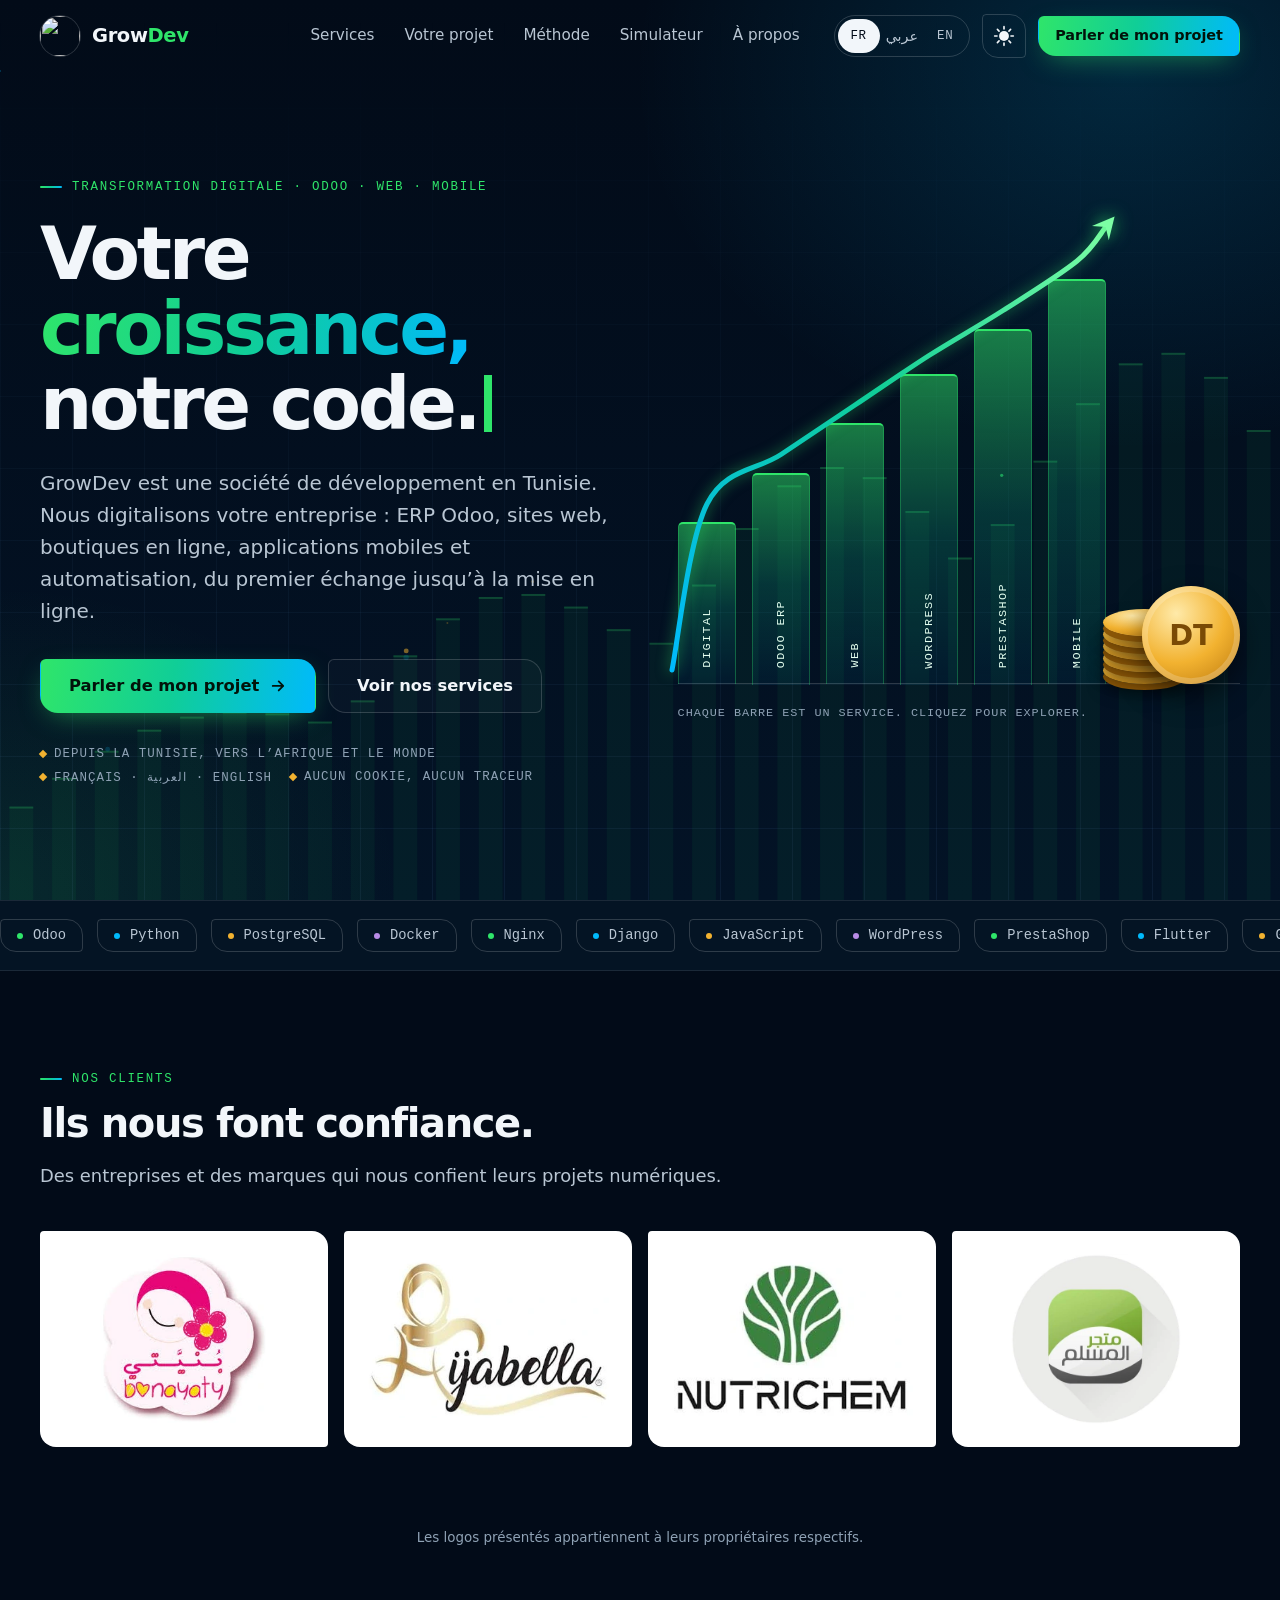
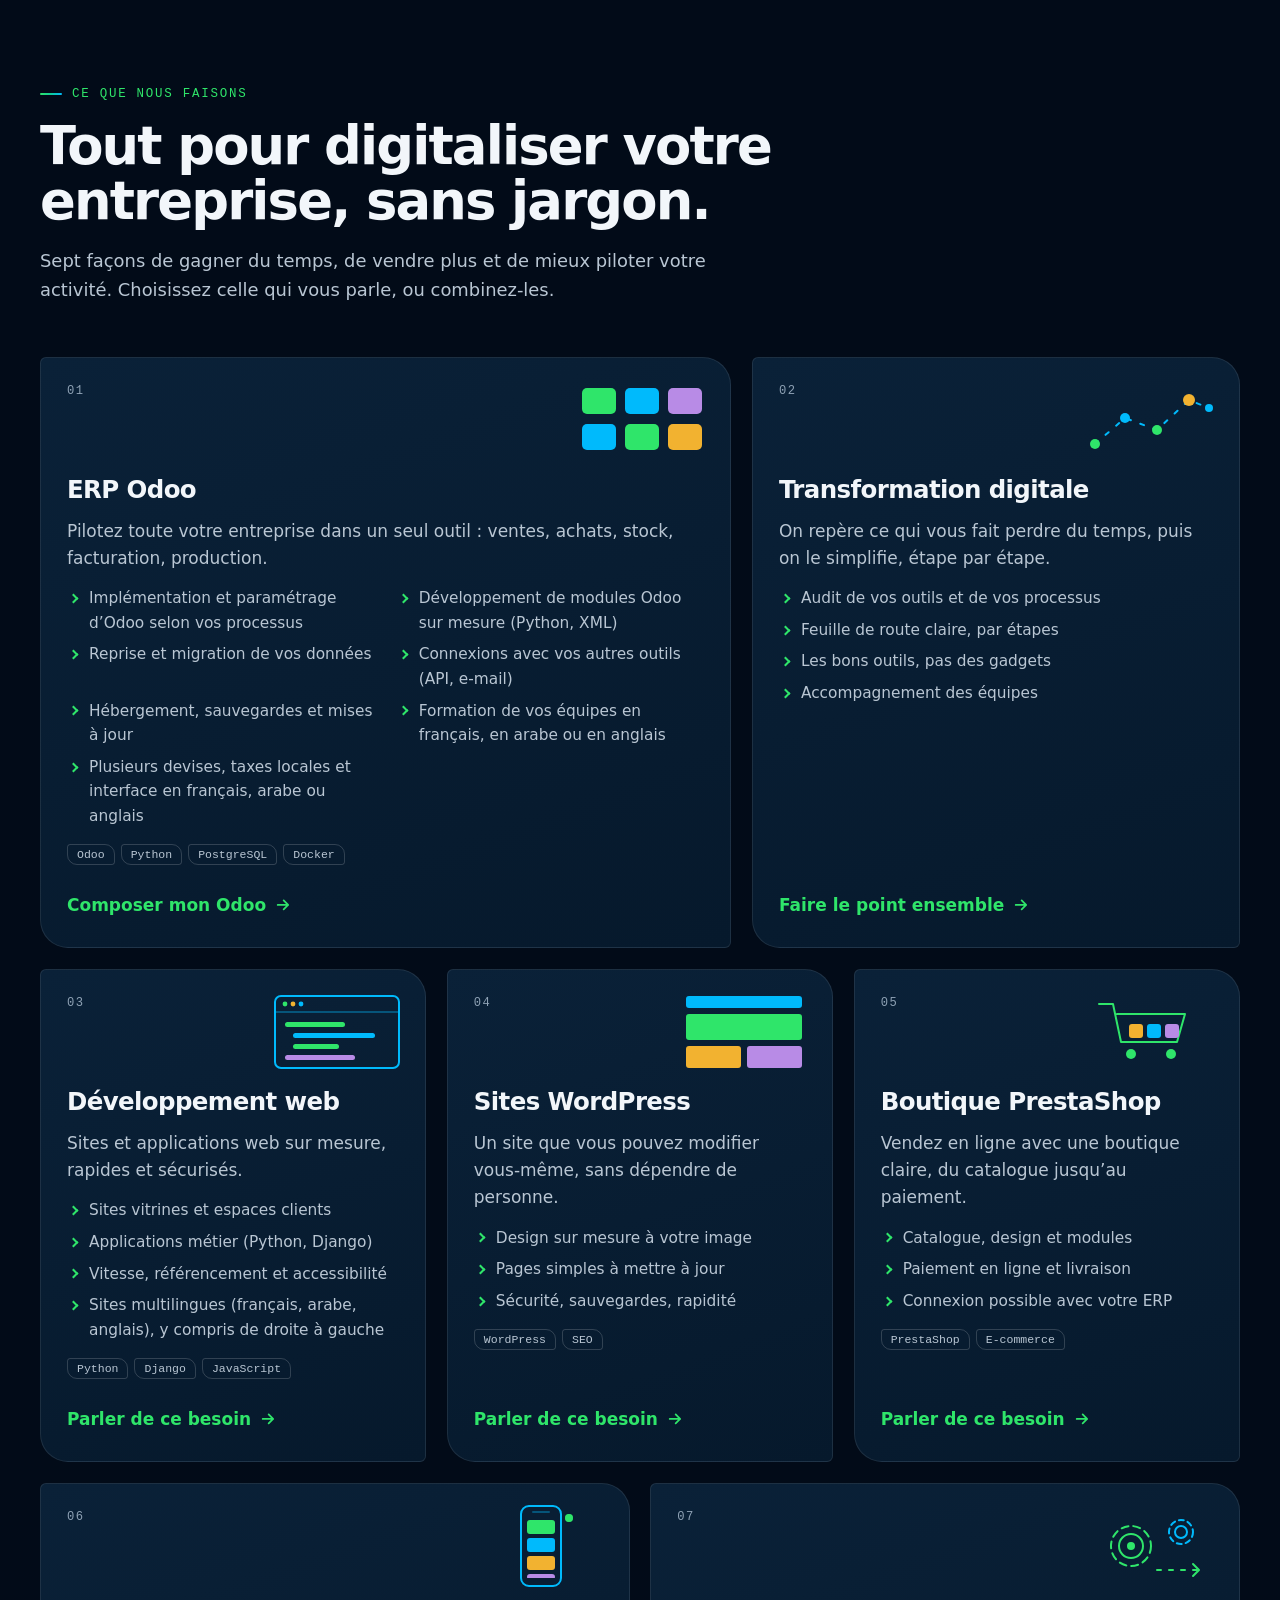
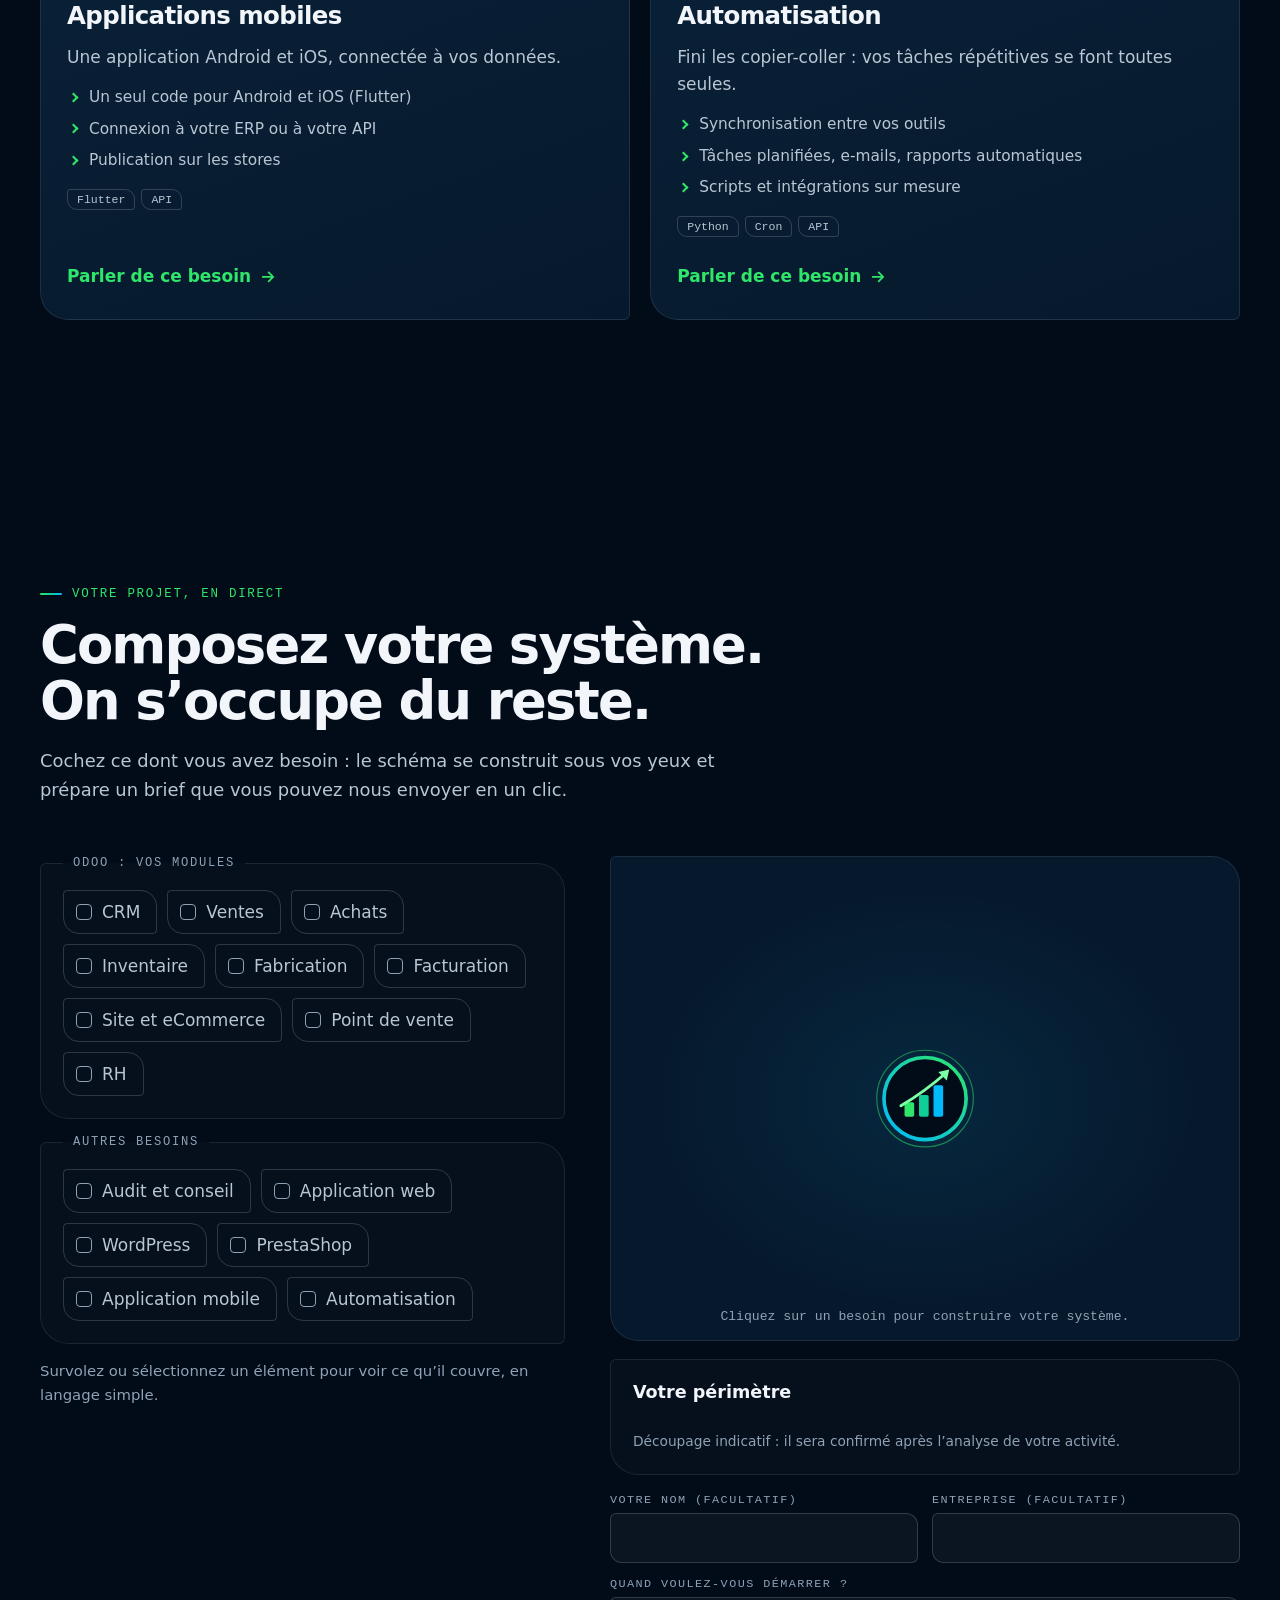
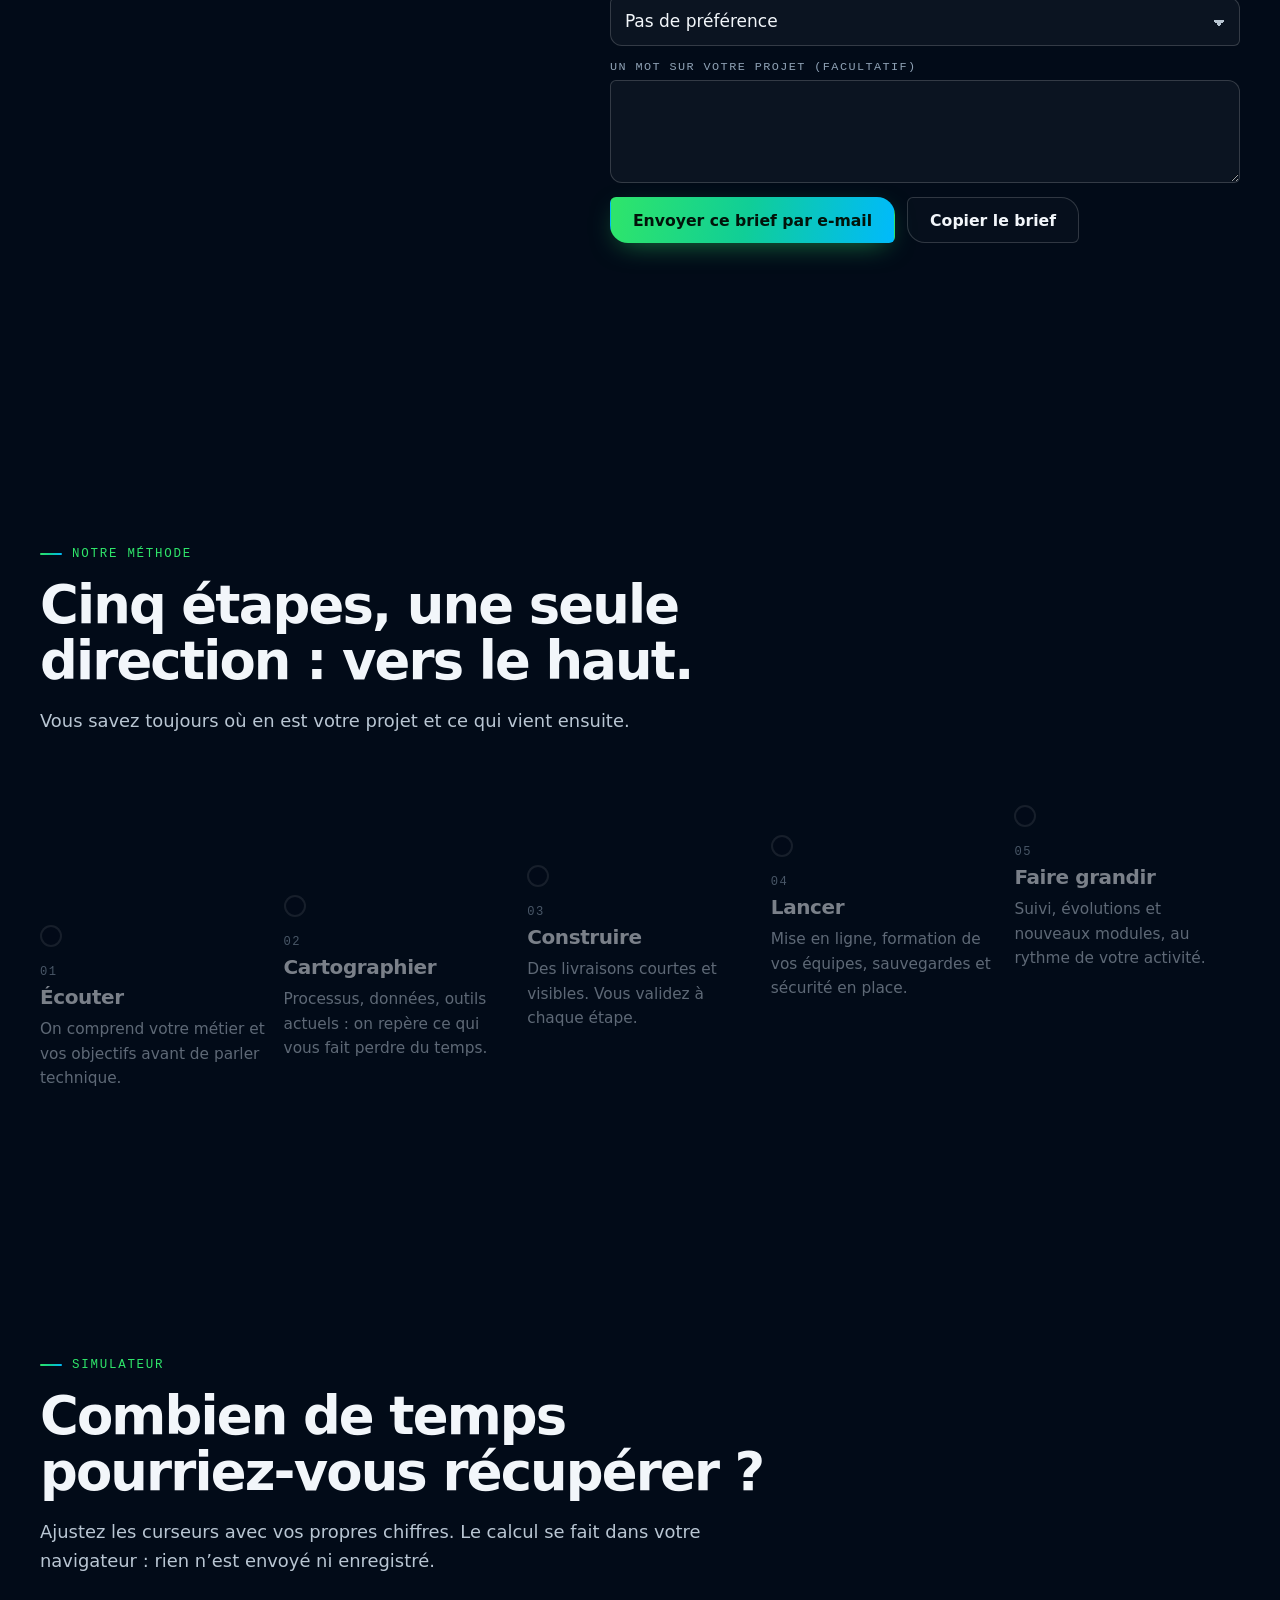
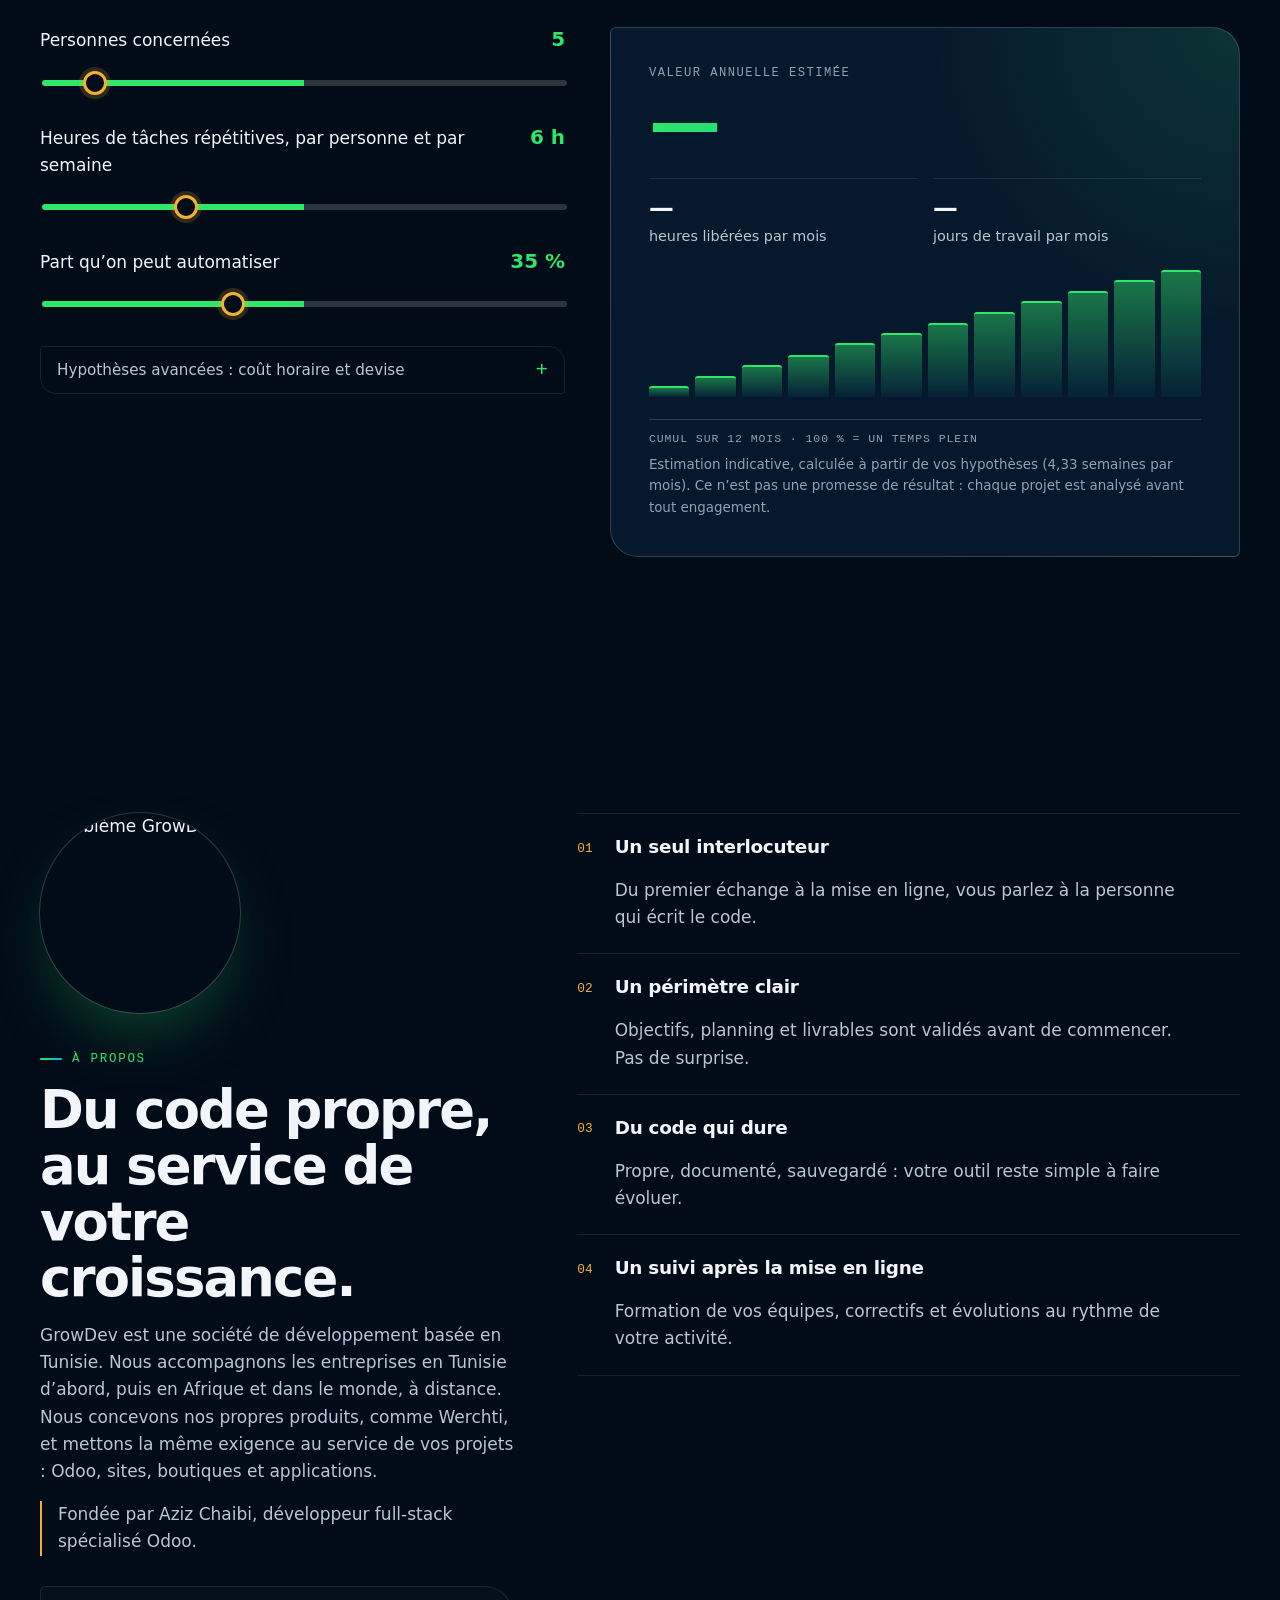
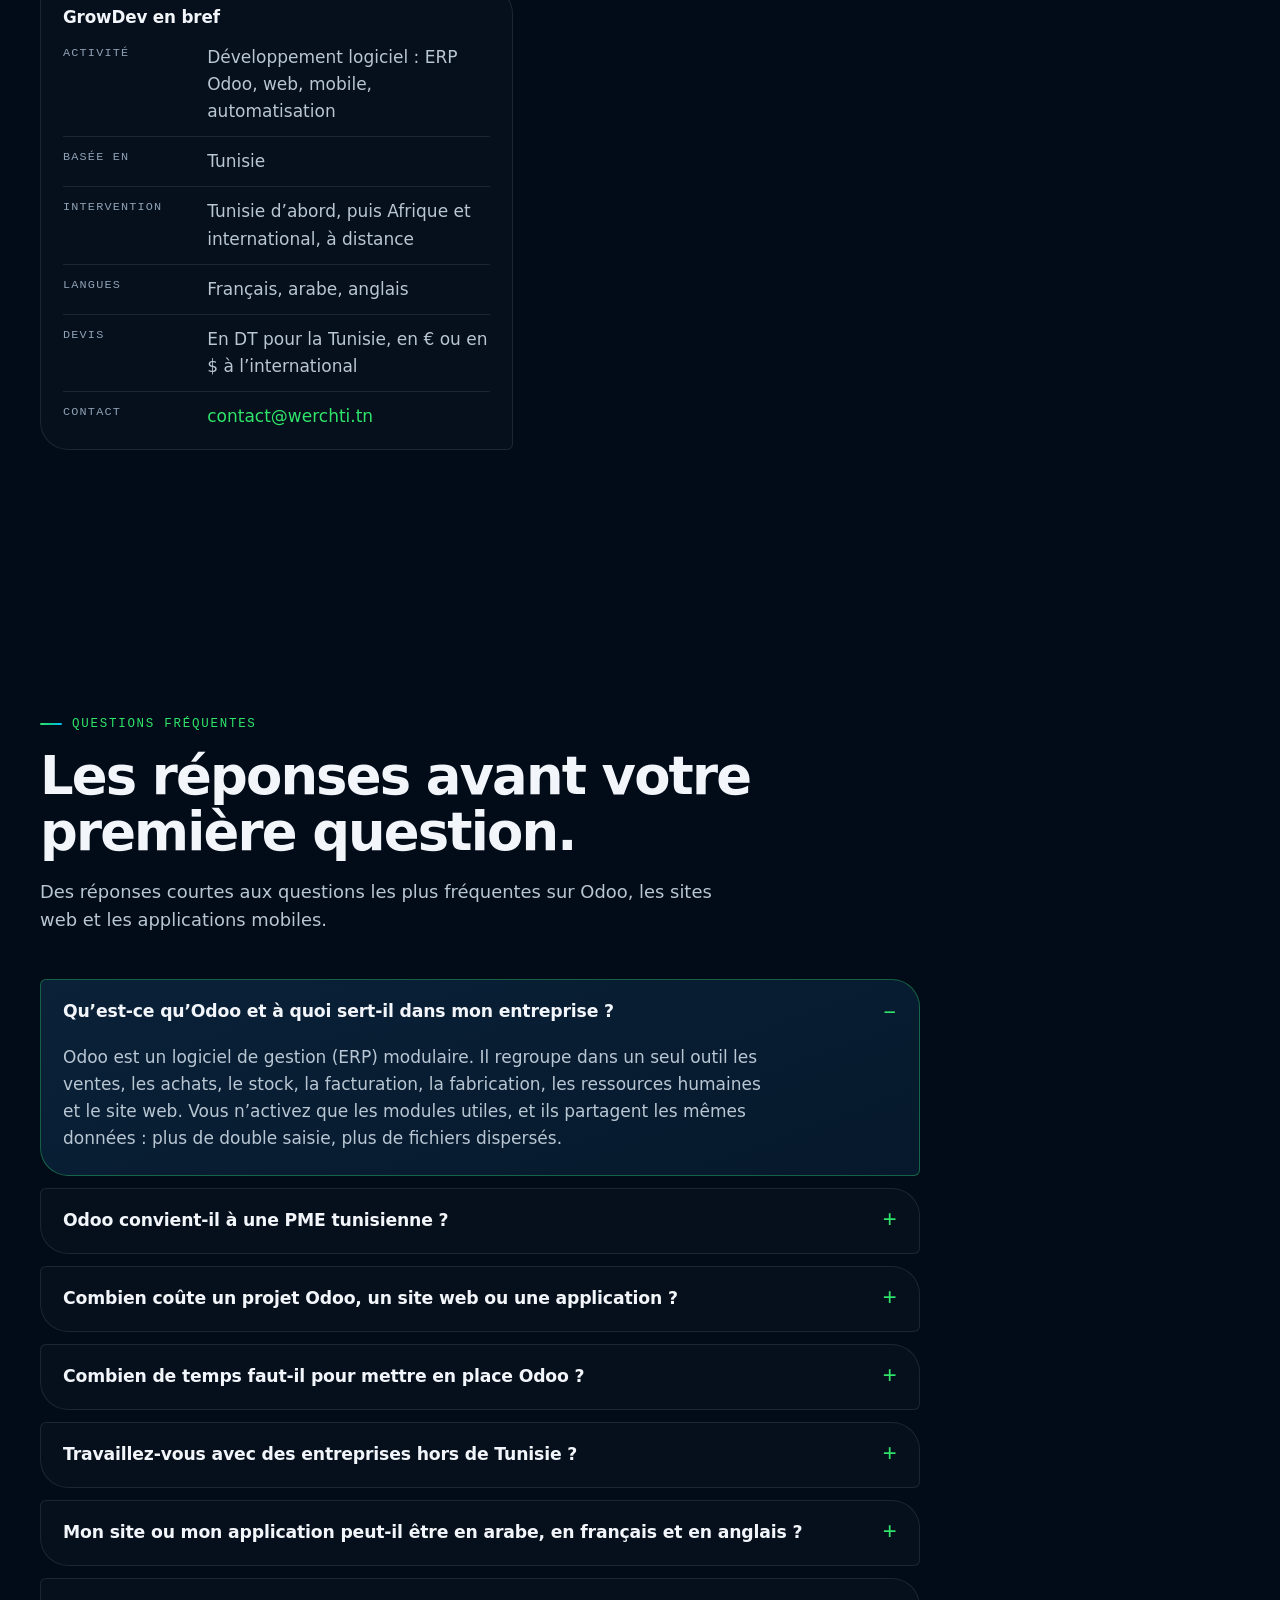
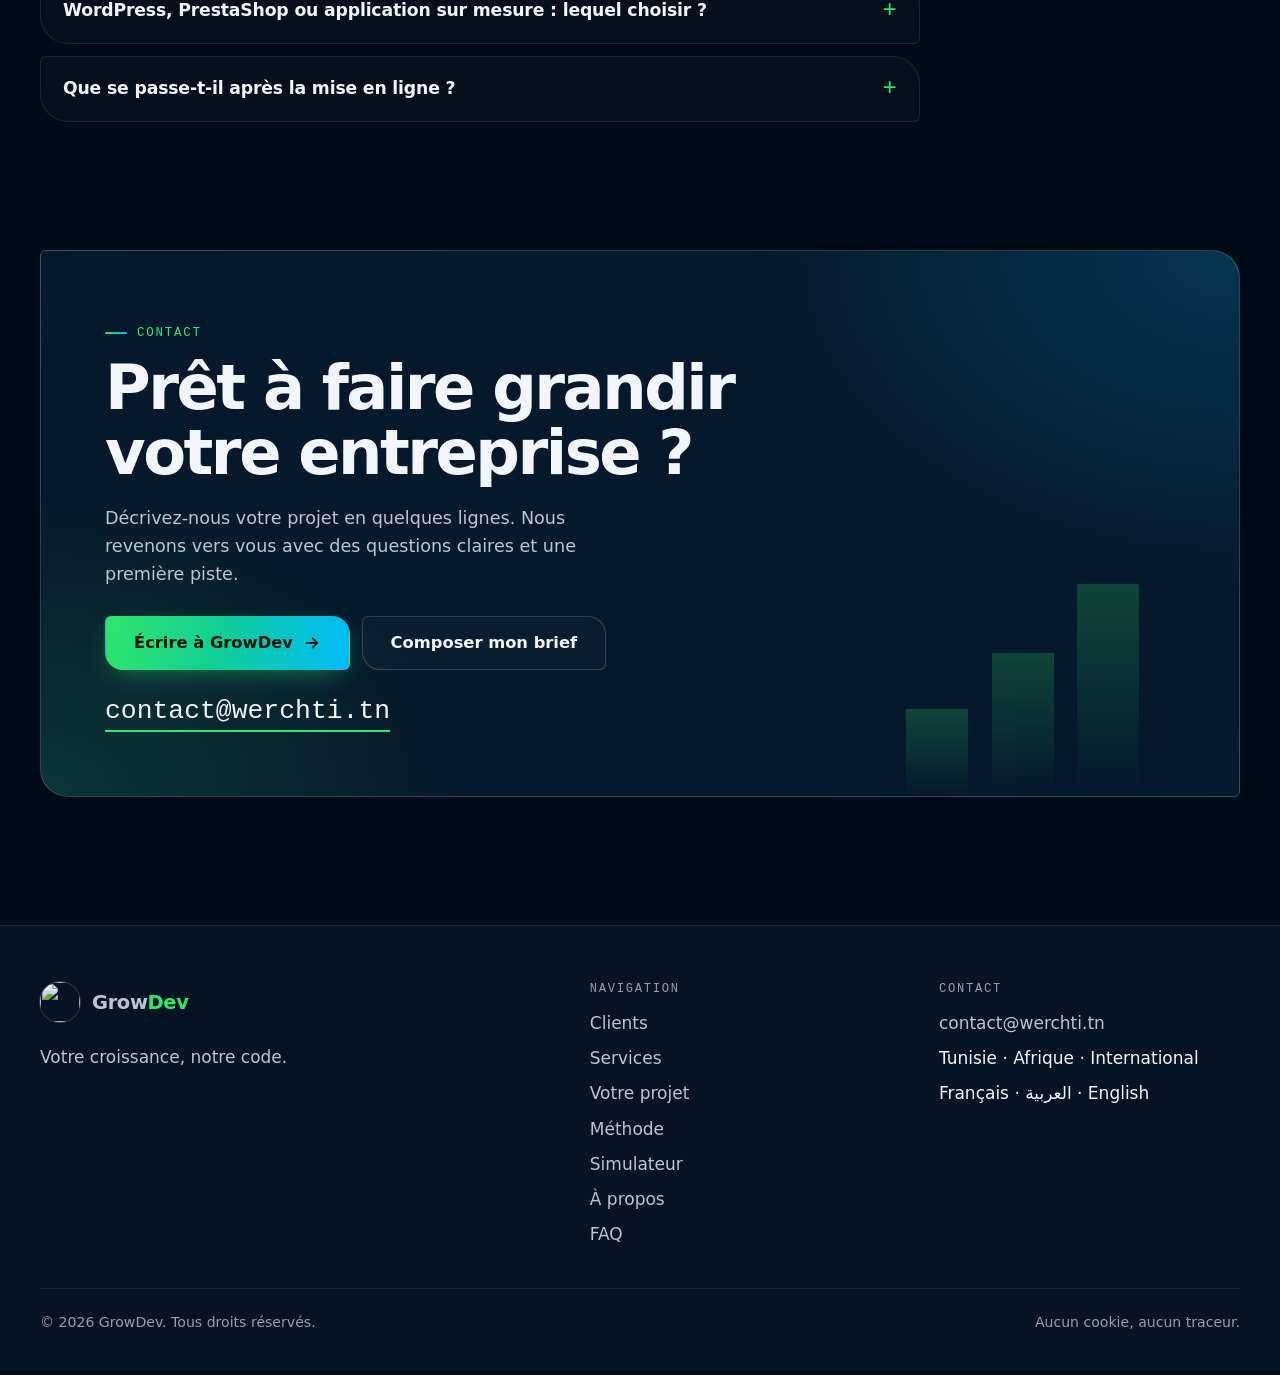
==== commit cf5338db: "Clients: carousel with swipe, arrows and pause; versioned asset URLs" ====
--- a/site/index.html
+++ b/site/index.html
@@ -42,9 +42,9 @@
 <link rel="sitemap" type="application/xml" href="sitemap.xml">
 <link rel="preload" href="assets/fonts/sora-latin-wght.woff2" as="font" type="font/woff2" crossorigin>
 <link rel="preload" href="assets/fonts/ibm-plex-sans-latin-wght.woff2" as="font" type="font/woff2" crossorigin>
-<link rel="stylesheet" href="assets/css/styles.css">
-<script src="assets/js/boot.js"></script>
-<script type="application/ld+json">{"@context":"https://schema.org","@graph":[{"@type":["Organization","ProfessionalService"],"@id":"https://growdev-tn.github.io/#organization","name":"GrowDev","url":"https://growdev-tn.github.io/","logo":{"@type":"ImageObject","url":"https://growdev-tn.github.io/assets/img/icon-512.png","width":512,"height":512},"image":"https://growdev-tn.github.io/assets/img/og-fr.jpg","slogan":"Votre croissance, notre code.","description":"GrowDev est une société de développement basée en Tunisie. Elle conçoit des ERP Odoo, des sites WordPress, des boutiques PrestaShop, des applications web et mobiles et des automatisations pour les entreprises en Tunisie, en Afrique et dans le monde, en français, en arabe et en anglais.","email":"contact@werchti.tn","address":{"@type":"PostalAddress","addressCountry":"TN"},"areaServed":[{"@type":"Country","name":"Tunisia"},{"@type":"Continent","name":"Africa"},"Worldwide"],"knowsLanguage":["fr","ar","en"],"knowsAbout":["Odoo","ERP","Digital transformation","WordPress","PrestaShop","Flutter","Python","Django","Business automation"],"founder":{"@id":"https://growdev-tn.github.io/#founder"},"contactPoint":{"@type":"ContactPoint","contactType":"sales","email":"contact@werchti.tn","availableLanguage":["French","Arabic","English"],"areaServed":["TN","Africa","Worldwide"]},"hasOfferCatalog":{"@type":"OfferCatalog","name":"Services GrowDev","itemListElement":[{"@type":"Offer","itemOffered":{"@id":"https://growdev-tn.github.io/#service-odoo"}},{"@type":"Offer","itemOffered":{"@id":"https://growdev-tn.github.io/#service-digital"}},{"@type":"Offer","itemOffered":{"@id":"https://growdev-tn.github.io/#service-web"}},{"@type":"Offer","itemOffered":{"@id":"https://growdev-tn.github.io/#service-wordpress"}},{"@type":"Offer","itemOffered":{"@id":"https://growdev-tn.github.io/#service-prestashop"}},{"@type":"Offer","itemOffered":{"@id":"https://growdev-tn.github.io/#service-mobile"}},{"@type":"Offer","itemOffered":{"@id":"https://growdev-tn.github.io/#service-automation"}}]},"sameAs":["https://github.com/aziz-art"]},{"@type":"Person","@id":"https://growdev-tn.github.io/#founder","name":"Aziz Chaibi","jobTitle":"Développeur full-stack spécialisé Odoo","worksFor":{"@id":"https://growdev-tn.github.io/#organization"},"knowsLanguage":["fr","ar","en"]},{"@type":"WebSite","@id":"https://growdev-tn.github.io/#website","url":"https://growdev-tn.github.io/","name":"GrowDev","publisher":{"@id":"https://growdev-tn.github.io/#organization"},"inLanguage":["fr","ar","en"]},{"@type":"WebPage","@id":"https://growdev-tn.github.io/#webpage","url":"https://growdev-tn.github.io/","name":"GrowDev | Odoo, sites web et applications mobiles en Tunisie","description":"GrowDev, société de développement en Tunisie : ERP Odoo, sites web, boutiques en ligne, applications mobiles. Pour la Tunisie, l’Afrique et le monde.","inLanguage":"fr","isPartOf":{"@id":"https://growdev-tn.github.io/#website"},"about":{"@id":"https://growdev-tn.github.io/#organization"},"primaryImageOfPage":{"@type":"ImageObject","url":"https://growdev-tn.github.io/assets/img/og-fr.jpg","width":1200,"height":630},"dateModified":"2026-11-17"},{"@type":"Service","@id":"https://growdev-tn.github.io/#service-odoo","name":"ERP Odoo","description":"Pilotez toute votre entreprise dans un seul outil : ventes, achats, stock, facturation, production.","provider":{"@id":"https://growdev-tn.github.io/#organization"},"areaServed":[{"@type":"Country","name":"Tunisia"},{"@type":"Continent","name":"Africa"},"Worldwide"],"url":"https://growdev-tn.github.io/#svc-odoo"},{"@type":"Service","@id":"https://growdev-tn.github.io/#service-digital","name":"Transformation digitale","description":"On repère ce qui vous fait perdre du temps, puis on le simplifie, étape par étape.","provider":{"@id":"https://growdev-tn.github.io/#organization"},"areaServed":[{"@type":"Country","name":"Tunisia"},{"@type":"Continent","name":"Africa"},"Worldwide"],"url":"https://growdev-tn.github.io/#svc-digital"},{"@type":"Service","@id":"https://growdev-tn.github.io/#service-web","name":"Développement web","description":"Sites et applications web sur mesure, rapides et sécurisés.","provider":{"@id":"https://growdev-tn.github.io/#organization"},"areaServed":[{"@type":"Country","name":"Tunisia"},{"@type":"Continent","name":"Africa"},"Worldwide"],"url":"https://growdev-tn.github.io/#svc-web"},{"@type":"Service","@id":"https://growdev-tn.github.io/#service-wordpress","name":"Sites WordPress","description":"Un site que vous pouvez modifier vous-même, sans dépendre de personne.","provider":{"@id":"https://growdev-tn.github.io/#organization"},"areaServed":[{"@type":"Country","name":"Tunisia"},{"@type":"Continent","name":"Africa"},"Worldwide"],"url":"https://growdev-tn.github.io/#svc-wp"},{"@type":"Service","@id":"https://growdev-tn.github.io/#service-prestashop","name":"Boutique PrestaShop","description":"Vendez en ligne avec une boutique claire, du catalogue jusqu’au paiement.","provider":{"@id":"https://growdev-tn.github.io/#organization"},"areaServed":[{"@type":"Country","name":"Tunisia"},{"@type":"Continent","name":"Africa"},"Worldwide"],"url":"https://growdev-tn.github.io/#svc-shop"},{"@type":"Service","@id":"https://growdev-tn.github.io/#service-mobile","name":"Applications mobiles","description":"Une application Android et iOS, connectée à vos données.","provider":{"@id":"https://growdev-tn.github.io/#organization"},"areaServed":[{"@type":"Country","name":"Tunisia"},{"@type":"Continent","name":"Africa"},"Worldwide"],"url":"https://growdev-tn.github.io/#svc-mobile"},{"@type":"Service","@id":"https://growdev-tn.github.io/#service-automation","name":"Automatisation","description":"Fini les copier-coller : vos tâches répétitives se font toutes seules.","provider":{"@id":"https://growdev-tn.github.io/#organization"},"areaServed":[{"@type":"Country","name":"Tunisia"},{"@type":"Continent","name":"Africa"},"Worldwide"],"url":"https://growdev-tn.github.io/#svc-auto"},{"@type":"FAQPage","@id":"https://growdev-tn.github.io/#faq","url":"https://growdev-tn.github.io/#faq","inLanguage":"fr","isPartOf":{"@id":"https://growdev-tn.github.io/#webpage"},"mainEntity":[{"@type":"Question","name":"Qu’est-ce qu’Odoo et à quoi sert-il dans mon entreprise ?","acceptedAnswer":{"@type":"Answer","text":"Odoo est un logiciel de gestion (ERP) modulaire. Il regroupe dans un seul outil les ventes, les achats, le stock, la facturation, la fabrication, les ressources humaines et le site web. Vous n’activez que les modules utiles, et ils partagent les mêmes données : plus de double saisie, plus de fichiers dispersés."}},{"@type":"Question","name":"Odoo convient-il à une PME tunisienne ?","acceptedAnswer":{"@type":"Answer","text":"Oui, dès que vos ventes, votre stock ou votre facturation sont dispersés entre des fichiers et des outils séparés. Odoo se met en place par étapes, gère plusieurs devises et plusieurs taxes, et son interface existe en arabe, en français et en anglais. Nous commençons par analyser votre activité pour confirmer que c’est le bon choix."}},{"@type":"Question","name":"Combien coûte un projet Odoo, un site web ou une application ?","acceptedAnswer":{"@type":"Answer","text":"Le prix dépend du périmètre : nombre de modules, volume de données à reprendre, développements sur mesure et formation. Nous ne publions pas de tarif fixe. Après un premier échange, nous vous remettons un devis clair, découpé en phases : en dinars tunisiens (DT) pour la Tunisie, en euros ou en dollars à l’international."}},{"@type":"Question","name":"Combien de temps faut-il pour mettre en place Odoo ?","acceptedAnswer":{"@type":"Answer","text":"Cela dépend du nombre de modules. À titre indicatif, un périmètre simple (par exemple CRM, ventes et facturation) peut être prêt en quelques semaines, alors qu’un projet complet avec reprise de données et développements spécifiques s’étale sur plusieurs mois. Nous livrons par étapes courtes, pour que vous utilisiez rapidement les premiers modules."}},{"@type":"Question","name":"Travaillez-vous avec des entreprises hors de Tunisie ?","acceptedAnswer":{"@type":"Answer","text":"Oui. Nous accompagnons d’abord les entreprises tunisiennes, puis celles d’Afrique et du reste du monde, à distance. Nous échangeons en français, en arabe et en anglais, et nous organisons les réunions en visioconférence selon votre fuseau horaire."}},{"@type":"Question","name":"Mon site ou mon application peut-il être en arabe, en français et en anglais ?","acceptedAnswer":{"@type":"Answer","text":"Oui. Nous créons des sites, des boutiques et des applications multilingues, avec l’écriture de droite à gauche pour l’arabe, plusieurs devises et des contenus faciles à traduire. Odoo, WordPress et PrestaShop gèrent plusieurs langues, avec des extensions dédiées si besoin."}},{"@type":"Question","name":"WordPress, PrestaShop ou application sur mesure : lequel choisir ?","acceptedAnswer":{"@type":"Answer","text":"WordPress convient aux sites vitrines et aux blogs que vous modifiez vous-même. PrestaShop est conçu pour vendre en ligne, avec catalogue, panier et paiement. Une application sur mesure, web ou mobile, se justifie quand vos processus sont spécifiques et que les outils existants ne suffisent pas. Nous vous conseillons après avoir compris votre besoin."}},{"@type":"Question","name":"Que se passe-t-il après la mise en ligne ?","acceptedAnswer":{"@type":"Answer","text":"Nous formons vos équipes, mettons en place les sauvegardes et la sécurité, puis assurons le suivi : corrections, mises à jour et nouvelles fonctionnalités, au rythme de votre activité. Vous gardez le même interlocuteur du début à la fin."}}]}]}</script>
+<link rel="stylesheet" href="assets/css/styles.css?v=38b00c39">
+<script src="assets/js/boot.js?v=3e97e78f"></script>
+<script type="application/ld+json">{"@context":"https://schema.org","@graph":[{"@type":["Organization","ProfessionalService"],"@id":"https://growdev-tn.github.io/#organization","name":"GrowDev","url":"https://growdev-tn.github.io/","logo":{"@type":"ImageObject","url":"https://growdev-tn.github.io/assets/img/icon-512.png","width":512,"height":512},"image":"https://growdev-tn.github.io/assets/img/og-fr.jpg","slogan":"Votre croissance, notre code.","description":"GrowDev est une société de développement basée en Tunisie. Elle conçoit des ERP Odoo, des sites WordPress, des boutiques PrestaShop, des applications web et mobiles et des automatisations pour les entreprises en Tunisie, en Afrique et dans le monde, en français, en arabe et en anglais.","email":"contact@werchti.tn","address":{"@type":"PostalAddress","addressCountry":"TN"},"areaServed":[{"@type":"Country","name":"Tunisia"},{"@type":"Continent","name":"Africa"},"Worldwide"],"knowsLanguage":["fr","ar","en"],"knowsAbout":["Odoo","ERP","Digital transformation","WordPress","PrestaShop","Flutter","Python","Django","Business automation"],"founder":{"@id":"https://growdev-tn.github.io/#founder"},"contactPoint":{"@type":"ContactPoint","contactType":"sales","email":"contact@werchti.tn","availableLanguage":["French","Arabic","English"],"areaServed":["TN","Africa","Worldwide"]},"hasOfferCatalog":{"@type":"OfferCatalog","name":"Services GrowDev","itemListElement":[{"@type":"Offer","itemOffered":{"@id":"https://growdev-tn.github.io/#service-odoo"}},{"@type":"Offer","itemOffered":{"@id":"https://growdev-tn.github.io/#service-digital"}},{"@type":"Offer","itemOffered":{"@id":"https://growdev-tn.github.io/#service-web"}},{"@type":"Offer","itemOffered":{"@id":"https://growdev-tn.github.io/#service-wordpress"}},{"@type":"Offer","itemOffered":{"@id":"https://growdev-tn.github.io/#service-prestashop"}},{"@type":"Offer","itemOffered":{"@id":"https://growdev-tn.github.io/#service-mobile"}},{"@type":"Offer","itemOffered":{"@id":"https://growdev-tn.github.io/#service-automation"}}]},"sameAs":["https://github.com/aziz-art"]},{"@type":"Person","@id":"https://growdev-tn.github.io/#founder","name":"Aziz Chaibi","jobTitle":"Développeur full-stack spécialisé Odoo","worksFor":{"@id":"https://growdev-tn.github.io/#organization"},"knowsLanguage":["fr","ar","en"]},{"@type":"WebSite","@id":"https://growdev-tn.github.io/#website","url":"https://growdev-tn.github.io/","name":"GrowDev","publisher":{"@id":"https://growdev-tn.github.io/#organization"},"inLanguage":["fr","ar","en"]},{"@type":"WebPage","@id":"https://growdev-tn.github.io/#webpage","url":"https://growdev-tn.github.io/","name":"GrowDev | Odoo, sites web et applications mobiles en Tunisie","description":"GrowDev, société de développement en Tunisie : ERP Odoo, sites web, boutiques en ligne, applications mobiles. Pour la Tunisie, l’Afrique et le monde.","inLanguage":"fr","isPartOf":{"@id":"https://growdev-tn.github.io/#website"},"about":{"@id":"https://growdev-tn.github.io/#organization"},"primaryImageOfPage":{"@type":"ImageObject","url":"https://growdev-tn.github.io/assets/img/og-fr.jpg","width":1200,"height":630},"dateModified":"2026-11-18"},{"@type":"Service","@id":"https://growdev-tn.github.io/#service-odoo","name":"ERP Odoo","description":"Pilotez toute votre entreprise dans un seul outil : ventes, achats, stock, facturation, production.","provider":{"@id":"https://growdev-tn.github.io/#organization"},"areaServed":[{"@type":"Country","name":"Tunisia"},{"@type":"Continent","name":"Africa"},"Worldwide"],"url":"https://growdev-tn.github.io/#svc-odoo"},{"@type":"Service","@id":"https://growdev-tn.github.io/#service-digital","name":"Transformation digitale","description":"On repère ce qui vous fait perdre du temps, puis on le simplifie, étape par étape.","provider":{"@id":"https://growdev-tn.github.io/#organization"},"areaServed":[{"@type":"Country","name":"Tunisia"},{"@type":"Continent","name":"Africa"},"Worldwide"],"url":"https://growdev-tn.github.io/#svc-digital"},{"@type":"Service","@id":"https://growdev-tn.github.io/#service-web","name":"Développement web","description":"Sites et applications web sur mesure, rapides et sécurisés.","provider":{"@id":"https://growdev-tn.github.io/#organization"},"areaServed":[{"@type":"Country","name":"Tunisia"},{"@type":"Continent","name":"Africa"},"Worldwide"],"url":"https://growdev-tn.github.io/#svc-web"},{"@type":"Service","@id":"https://growdev-tn.github.io/#service-wordpress","name":"Sites WordPress","description":"Un site que vous pouvez modifier vous-même, sans dépendre de personne.","provider":{"@id":"https://growdev-tn.github.io/#organization"},"areaServed":[{"@type":"Country","name":"Tunisia"},{"@type":"Continent","name":"Africa"},"Worldwide"],"url":"https://growdev-tn.github.io/#svc-wp"},{"@type":"Service","@id":"https://growdev-tn.github.io/#service-prestashop","name":"Boutique PrestaShop","description":"Vendez en ligne avec une boutique claire, du catalogue jusqu’au paiement.","provider":{"@id":"https://growdev-tn.github.io/#organization"},"areaServed":[{"@type":"Country","name":"Tunisia"},{"@type":"Continent","name":"Africa"},"Worldwide"],"url":"https://growdev-tn.github.io/#svc-shop"},{"@type":"Service","@id":"https://growdev-tn.github.io/#service-mobile","name":"Applications mobiles","description":"Une application Android et iOS, connectée à vos données.","provider":{"@id":"https://growdev-tn.github.io/#organization"},"areaServed":[{"@type":"Country","name":"Tunisia"},{"@type":"Continent","name":"Africa"},"Worldwide"],"url":"https://growdev-tn.github.io/#svc-mobile"},{"@type":"Service","@id":"https://growdev-tn.github.io/#service-automation","name":"Automatisation","description":"Fini les copier-coller : vos tâches répétitives se font toutes seules.","provider":{"@id":"https://growdev-tn.github.io/#organization"},"areaServed":[{"@type":"Country","name":"Tunisia"},{"@type":"Continent","name":"Africa"},"Worldwide"],"url":"https://growdev-tn.github.io/#svc-auto"},{"@type":"FAQPage","@id":"https://growdev-tn.github.io/#faq","url":"https://growdev-tn.github.io/#faq","inLanguage":"fr","isPartOf":{"@id":"https://growdev-tn.github.io/#webpage"},"mainEntity":[{"@type":"Question","name":"Qu’est-ce qu’Odoo et à quoi sert-il dans mon entreprise ?","acceptedAnswer":{"@type":"Answer","text":"Odoo est un logiciel de gestion (ERP) modulaire. Il regroupe dans un seul outil les ventes, les achats, le stock, la facturation, la fabrication, les ressources humaines et le site web. Vous n’activez que les modules utiles, et ils partagent les mêmes données : plus de double saisie, plus de fichiers dispersés."}},{"@type":"Question","name":"Odoo convient-il à une PME tunisienne ?","acceptedAnswer":{"@type":"Answer","text":"Oui, dès que vos ventes, votre stock ou votre facturation sont dispersés entre des fichiers et des outils séparés. Odoo se met en place par étapes, gère plusieurs devises et plusieurs taxes, et son interface existe en arabe, en français et en anglais. Nous commençons par analyser votre activité pour confirmer que c’est le bon choix."}},{"@type":"Question","name":"Combien coûte un projet Odoo, un site web ou une application ?","acceptedAnswer":{"@type":"Answer","text":"Le prix dépend du périmètre : nombre de modules, volume de données à reprendre, développements sur mesure et formation. Nous ne publions pas de tarif fixe. Après un premier échange, nous vous remettons un devis clair, découpé en phases : en dinars tunisiens (DT) pour la Tunisie, en euros ou en dollars à l’international."}},{"@type":"Question","name":"Combien de temps faut-il pour mettre en place Odoo ?","acceptedAnswer":{"@type":"Answer","text":"Cela dépend du nombre de modules. À titre indicatif, un périmètre simple (par exemple CRM, ventes et facturation) peut être prêt en quelques semaines, alors qu’un projet complet avec reprise de données et développements spécifiques s’étale sur plusieurs mois. Nous livrons par étapes courtes, pour que vous utilisiez rapidement les premiers modules."}},{"@type":"Question","name":"Travaillez-vous avec des entreprises hors de Tunisie ?","acceptedAnswer":{"@type":"Answer","text":"Oui. Nous accompagnons d’abord les entreprises tunisiennes, puis celles d’Afrique et du reste du monde, à distance. Nous échangeons en français, en arabe et en anglais, et nous organisons les réunions en visioconférence selon votre fuseau horaire."}},{"@type":"Question","name":"Mon site ou mon application peut-il être en arabe, en français et en anglais ?","acceptedAnswer":{"@type":"Answer","text":"Oui. Nous créons des sites, des boutiques et des applications multilingues, avec l’écriture de droite à gauche pour l’arabe, plusieurs devises et des contenus faciles à traduire. Odoo, WordPress et PrestaShop gèrent plusieurs langues, avec des extensions dédiées si besoin."}},{"@type":"Question","name":"WordPress, PrestaShop ou application sur mesure : lequel choisir ?","acceptedAnswer":{"@type":"Answer","text":"WordPress convient aux sites vitrines et aux blogs que vous modifiez vous-même. PrestaShop est conçu pour vendre en ligne, avec catalogue, panier et paiement. Une application sur mesure, web ou mobile, se justifie quand vos processus sont spécifiques et que les outils existants ne suffisent pas. Nous vous conseillons après avoir compris votre besoin."}},{"@type":"Question","name":"Que se passe-t-il après la mise en ligne ?","acceptedAnswer":{"@type":"Answer","text":"Nous formons vos équipes, mettons en place les sauvegardes et la sécurité, puis assurons le suivi : corrections, mises à jour et nouvelles fonctionnalités, au rythme de votre activité. Vous gardez le même interlocuteur du début à la fin."}}]}]}</script>
 </head>
 <body>
 <a class="skip-link" href="#main" data-i18n="skip">Aller au contenu</a>
@@ -145,18 +145,30 @@
       <h2 class="h2" id="clients-title" data-i18n="clients.title">Ils nous font confiance.</h2>
       <p class="lead" data-i18n="clients.lead">Des entreprises et des marques qui nous confient leurs projets numériques.</p>
     </div>
-    <ul class="clients">
-      <li class="client" data-reveal><img src="assets/img/clients/bonayaty.webp" width="238" height="242" alt="Bonayaty" loading="lazy" decoding="async"></li>
-      <li class="client" data-reveal><img src="assets/img/clients/hijabella.webp" width="360" height="235" alt="Hijabella" loading="lazy" decoding="async"></li>
-      <li class="client" data-reveal><img src="assets/img/clients/nutrichem.webp" width="328" height="209" alt="Nutrichem" loading="lazy" decoding="async"></li>
-      <li class="client" data-reveal><img src="assets/img/clients/matjar-al-muslim.webp" width="420" height="420" alt="متجر المسلم" lang="ar" loading="lazy" decoding="async"></li>
-      <li class="client" data-reveal><img src="assets/img/clients/galerie-des-decors.webp" width="321" height="277" alt="Galerie des Décors" loading="lazy" decoding="async"></li>
-    </ul>
+    <div class="carousel" data-carousel data-reveal role="group" aria-labelledby="clients-title" data-i18n-attr="aria-roledescription:clients.role" aria-roledescription="carrousel">
+      <div class="carousel__viewport">
+        <ul class="clients">
+          <li class="client"><img src="assets/img/clients/bonayaty.webp?v=95dd9458" width="238" height="242" alt="Bonayaty" loading="lazy" decoding="async"></li>
+      <li class="client"><img src="assets/img/clients/hijabella.webp?v=c96b4a5b" width="360" height="235" alt="Hijabella" loading="lazy" decoding="async"></li>
+      <li class="client"><img src="assets/img/clients/nutrichem.webp?v=238c8cba" width="328" height="209" alt="Nutrichem" loading="lazy" decoding="async"></li>
+      <li class="client"><img src="assets/img/clients/matjar-al-muslim.webp?v=18f2a31b" width="420" height="420" alt="متجر المسلم" lang="ar" loading="lazy" decoding="async"></li>
+      <li class="client"><img src="assets/img/clients/galerie-des-decors.webp?v=828cb4b7" width="321" height="277" alt="Galerie des Décors" loading="lazy" decoding="async"></li>
+        </ul>
+      </div>
+      <div class="carousel__bar">
+        <div class="carousel__dots" aria-hidden="true"></div>
+        <div class="carousel__ctrl">
+          <button class="carousel__btn carousel__btn--play" type="button" data-i18n-attr="aria-label:clients.pause;data-pause:clients.pause;data-play:clients.play" aria-label="Mettre en pause le défilement automatique" data-pause="Mettre en pause le défilement automatique" data-play="Relancer le défilement automatique"><svg class="i-pause" viewBox="0 0 24 24" aria-hidden="true"><use href="#i-pause"/></svg><svg class="i-play" viewBox="0 0 24 24" aria-hidden="true"><use href="#i-play"/></svg></button>
+          <button class="carousel__btn carousel__btn--prev" type="button" data-i18n-attr="aria-label:clients.prev" aria-label="Client précédent"><svg viewBox="0 0 24 24" aria-hidden="true"><use href="#i-arrow"/></svg></button>
+          <button class="carousel__btn carousel__btn--next" type="button" data-i18n-attr="aria-label:clients.next" aria-label="Client suivant"><svg viewBox="0 0 24 24" aria-hidden="true"><use href="#i-arrow"/></svg></button>
+        </div>
+      </div>
+    </div>
     <p class="clients__note" data-i18n="clients.note">Les logos présentés appartiennent à leurs propriétaires respectifs.</p>
   </div>
 </section>
 
-<svg width="0" height="0" style="position:absolute" aria-hidden="true" focusable="false"><symbol id="i-arrow" viewBox="0 0 24 24"><path d="M5 12h14M13 6l6 6-6 6" fill="none" stroke="currentColor" stroke-width="2.4" stroke-linecap="round" stroke-linejoin="round"/></symbol></svg>
+<svg width="0" height="0" style="position:absolute" aria-hidden="true" focusable="false"><symbol id="i-arrow" viewBox="0 0 24 24"><path d="M5 12h14M13 6l6 6-6 6" fill="none" stroke="currentColor" stroke-width="2.4" stroke-linecap="round" stroke-linejoin="round"/></symbol><symbol id="i-pause" viewBox="0 0 24 24"><path d="M8.5 5.5v13M15.5 5.5v13" fill="none" stroke="currentColor" stroke-width="2.6" stroke-linecap="round"/></symbol><symbol id="i-play" viewBox="0 0 24 24"><path d="M8 5.6v12.8L18.6 12z" fill="currentColor" stroke="currentColor" stroke-width="1.8" stroke-linejoin="round"/></symbol></svg>
 
 <section class="section" id="services" aria-labelledby="svc-title">
   <div class="wrap">
@@ -531,14 +543,15 @@
   </div>
 </footer>
 
-<script src="assets/js/config.js"></script>
-<script src="assets/js/dict-fr.js"></script>
-<script src="assets/js/i18n.js"></script>
-<script src="assets/js/hero.js"></script>
-<script src="assets/js/ui.js"></script>
-<script src="assets/js/theme.js"></script>
-<script src="assets/js/composer.js"></script>
-<script src="assets/js/calculator.js"></script>
-<script src="assets/js/main.js"></script>
+<script src="assets/js/config.js?v=1d57aa5c"></script>
+<script src="assets/js/dict-fr.js?v=fbab0126"></script>
+<script src="assets/js/i18n.js?v=7bf4eeec"></script>
+<script src="assets/js/hero.js?v=322907ba"></script>
+<script src="assets/js/ui.js?v=250e428f"></script>
+<script src="assets/js/carousel.js?v=1d37b676"></script>
+<script src="assets/js/theme.js?v=9930b7c0"></script>
+<script src="assets/js/composer.js?v=ede63b46"></script>
+<script src="assets/js/calculator.js?v=1bd5693c"></script>
+<script src="assets/js/main.js?v=fce55aef"></script>
 </body>
 </html>
--- a/site/assets/css/styles.css
+++ b/site/assets/css/styles.css
@@ -215,17 +215,49 @@
   .growth{height:clamp(320px,56vh,440px);margin-top:12px}
 }
 /* Clients: each logo sits on a white plate. The logo files are drawn on white, so --logo-plate is white in both themes (tools/check.mjs enforces it).
-   The picture is laid inside the plate and fitted with object-fit:contain: a logo of any shape fits, and none can be stretched. Add a client in src/site.json. */
+   The picture is laid inside the plate and fitted with object-fit:contain: a logo of any shape fits, and none can be stretched. Add a client in src/site.json.
+   The plates are a carousel (assets/js/carousel.js): an endless belt that can be dragged, stepped with the buttons, and moves by itself unless the visitor
+   prefers reduced motion. --show is how many plates are in view at once (a fraction on phones: the next plate peeks in, which tells you to swipe). Keep it
+   below the number of clients; when every plate fits, or without JavaScript, the same plates are a plain wall on several rows. */
 .clients-sec{padding-block:clamp(56px,7vw,96px) 0}
 .clients-sec .h2{font-size:clamp(1.65rem,1.05rem + 2.2vw,2.5rem)}
 .clients-sec .lead,.clients__note{text-wrap:balance}
-.clients{--cols:2;--gap:clamp(10px,2vw,16px);--pad:clamp(12px,2.4vw,22px);display:flex;flex-wrap:wrap;justify-content:center;gap:var(--gap);margin-top:clamp(26px,3.6vw,40px)}
-.client{position:relative;flex:0 0 calc((100% - (var(--cols) - 1)*var(--gap))/var(--cols) - .5px);aspect-ratio:4/3;min-width:0;background:var(--logo-plate);border:1px solid var(--line-2);border-radius:var(--r-chip);box-shadow:var(--card-shadow)}
-.client img{position:absolute;inset:var(--pad);width:calc(100% - 2*var(--pad));height:calc(100% - 2*var(--pad));object-fit:contain}
-.client:nth-child(4n+2){--d:1}.client:nth-child(4n+3){--d:2}.client:nth-child(4n){--d:3}
+.carousel{--show:2.25;--gap:clamp(10px,2vw,16px);--pad:clamp(12px,2.4vw,22px);margin-top:clamp(26px,3.6vw,40px)}
+@media (min-width:600px){.carousel{--show:3}}
+@media (min-width:1000px){.carousel{--show:4}}
+@media (max-width:599.98px){.js .carousel:not(.is-static) .carousel__viewport{margin-inline-end:calc(-1*var(--gut));padding-inline-end:var(--gut)}}   /* on a phone the plate that peeks in runs to the edge of the screen */
+html:not(.js) .carousel{--show:2}
+@media (min-width:600px){html:not(.js) .carousel{--show:3}}
+@media (min-width:1000px){html:not(.js) .carousel{--show:5}}
+.carousel__viewport{overflow:hidden;overflow:clip;padding-block:6px 32px;margin-block:-6px -32px}   /* the padding leaves room for the plates' shadow; the margin cancels it */
+.clients{display:flex;flex-wrap:wrap;justify-content:center;gap:var(--gap)}
+.client{position:relative;flex:0 0 calc((100% - (var(--show) - 1)*var(--gap))/var(--show) - .5px);aspect-ratio:4/3;min-width:0;background:var(--logo-plate);border:1px solid var(--line-2);border-radius:var(--r-chip);box-shadow:var(--card-shadow)}
+.client img{position:absolute;inset:var(--pad);width:calc(100% - 2*var(--pad));height:calc(100% - 2*var(--pad));object-fit:contain;pointer-events:none;-webkit-user-drag:none}
+/* the belt: one row that never wraps. The script moves each plate with a transform, so nothing in the page ever reflows. */
+.js .carousel:not(.is-static) .clients{flex-wrap:nowrap;justify-content:flex-start}
+.js .carousel:not(.is-static) .carousel__viewport{touch-action:pan-y;cursor:grab;user-select:none;-webkit-user-select:none;-webkit-touch-callout:none}   /* pan-y: a vertical swipe still scrolls the page */
+.js .carousel:not(.is-static) .client{flex-basis:calc((100% - (var(--show) - 1)*var(--gap))/var(--show));will-change:transform}   /* exact: the belt never wraps, so it needs no safety margin */
+.js .carousel.is-dragging .carousel__viewport{cursor:grabbing}
+/* the bar under the belt: where it is (dots, not clickable), then pause/play and the two arrows. Its room is reserved before the script runs, so nothing jumps. */
+.carousel__bar{display:none;align-items:center;justify-content:space-between;gap:16px;margin-top:16px}
+.js .carousel__bar{display:flex;visibility:hidden}
+.js .carousel.is-ready .carousel__bar{visibility:visible}
+.js .carousel.is-static .carousel__bar{display:none}
+.carousel__dots{display:flex;align-items:center;gap:7px}
+.carousel__dot{width:7px;height:7px;border-radius:7px;background:rgba(var(--w-rgb),.26);transition:width .35s var(--ease)}
+.carousel__dot.is-on{width:24px;background:var(--grad)}
+.carousel__ctrl{display:flex;gap:8px}
+.carousel__btn{display:grid;place-items:center;flex:none;width:44px;height:44px;border:1px solid var(--line-2);border-radius:var(--r-chip);color:var(--ink);transition:border-color .2s,background .2s,transform .2s var(--ease)}
+.carousel__btn[hidden]{display:none}
+.carousel__btn:hover{border-color:var(--sky);background:rgba(var(--s-rgb),.08)}
+.carousel__btn:active{transform:scale(.95)}
+.carousel__btn svg{width:20px;height:20px}
+.carousel__btn--prev svg{transform:scaleX(-1)}   /* the arrow points the way the belt goes: forward is to the right, or to the left in Arabic */
+[dir="rtl"] .carousel__btn--prev svg{transform:none}
+[dir="rtl"] .carousel__btn--next svg{transform:scaleX(-1)}
+.carousel__btn--play .i-play,.carousel__btn--play.is-paused .i-pause{display:none}
+.carousel__btn--play.is-paused .i-play{display:block}
 .clients__note{margin-top:20px;color:var(--muted);font-size:.84rem;text-align:center}
-@media (min-width:600px){.clients{--cols:3}}
-@media (min-width:1000px){.clients{--cols:5}}
 
 /* Services bento */
 .svc-grid{display:grid;grid-template-columns:repeat(12,minmax(0,1fr));gap:clamp(14px,1.6vw,22px);margin-top:52px}
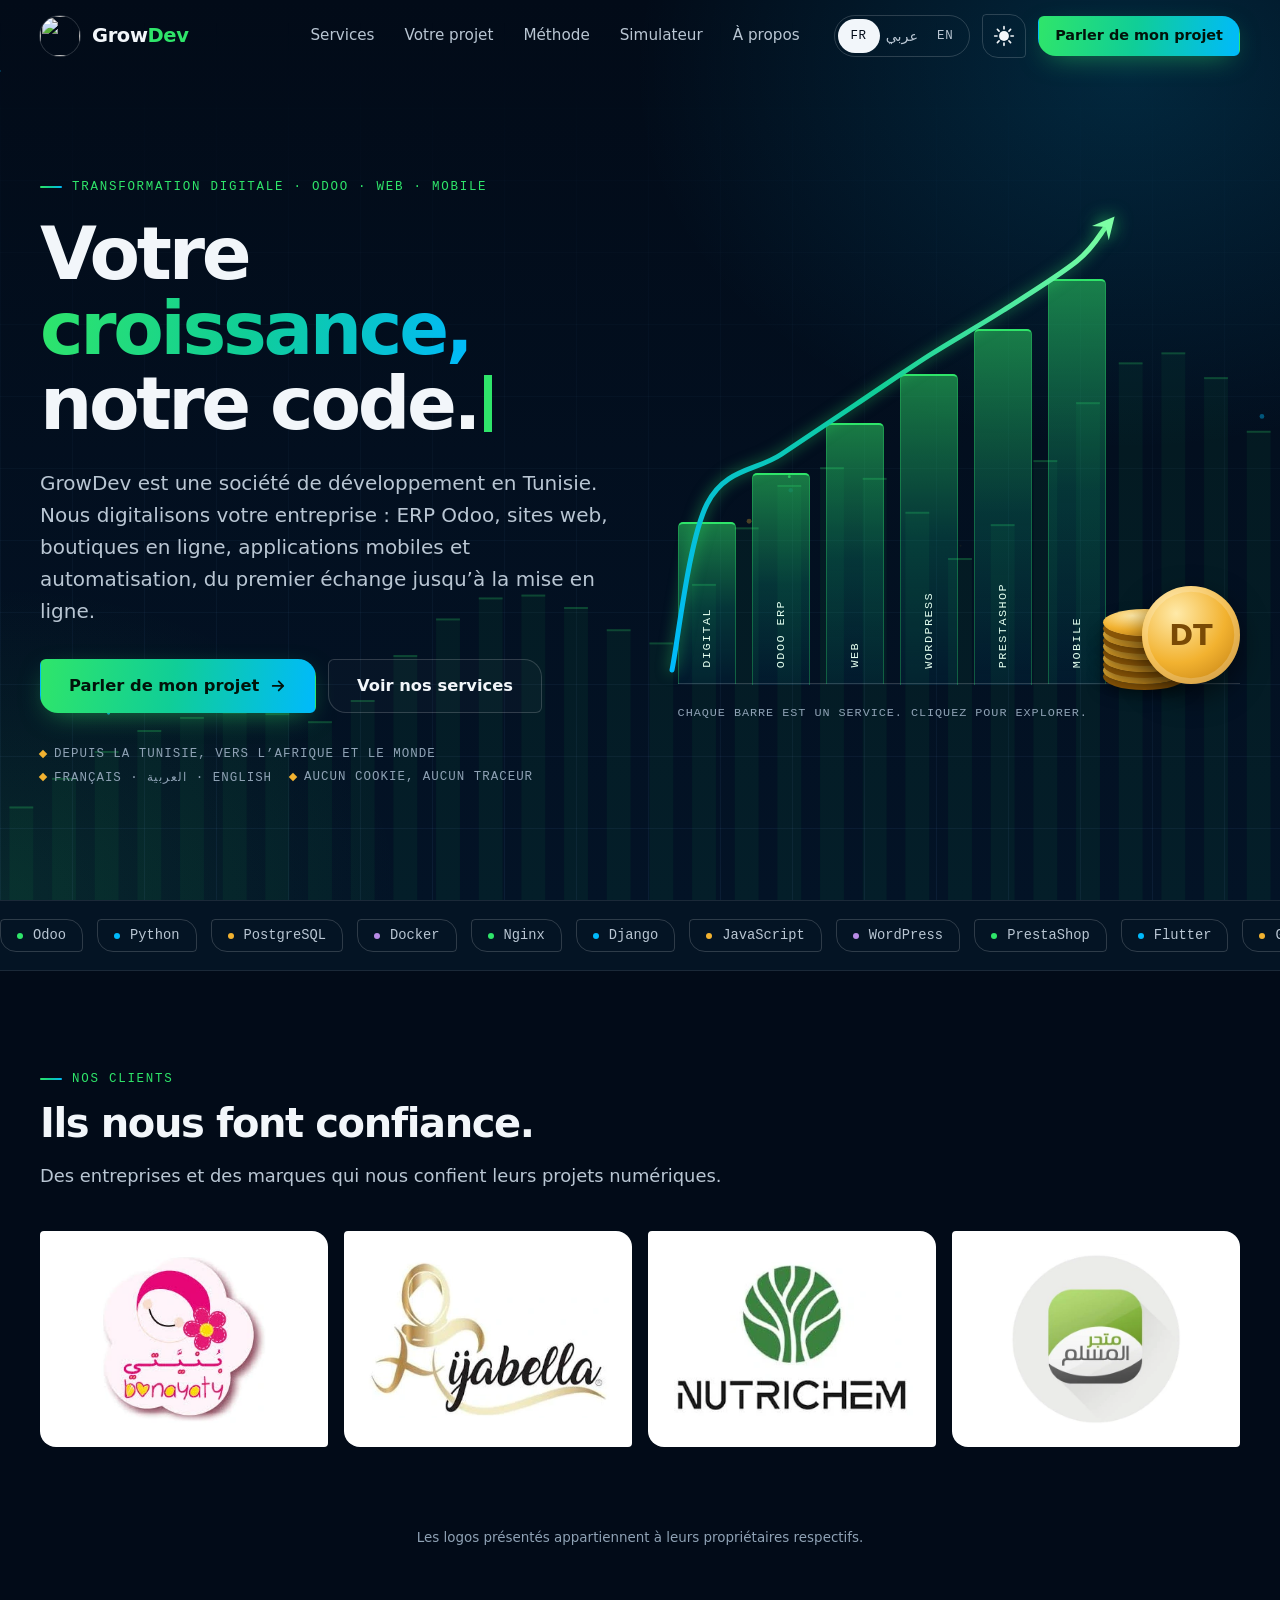
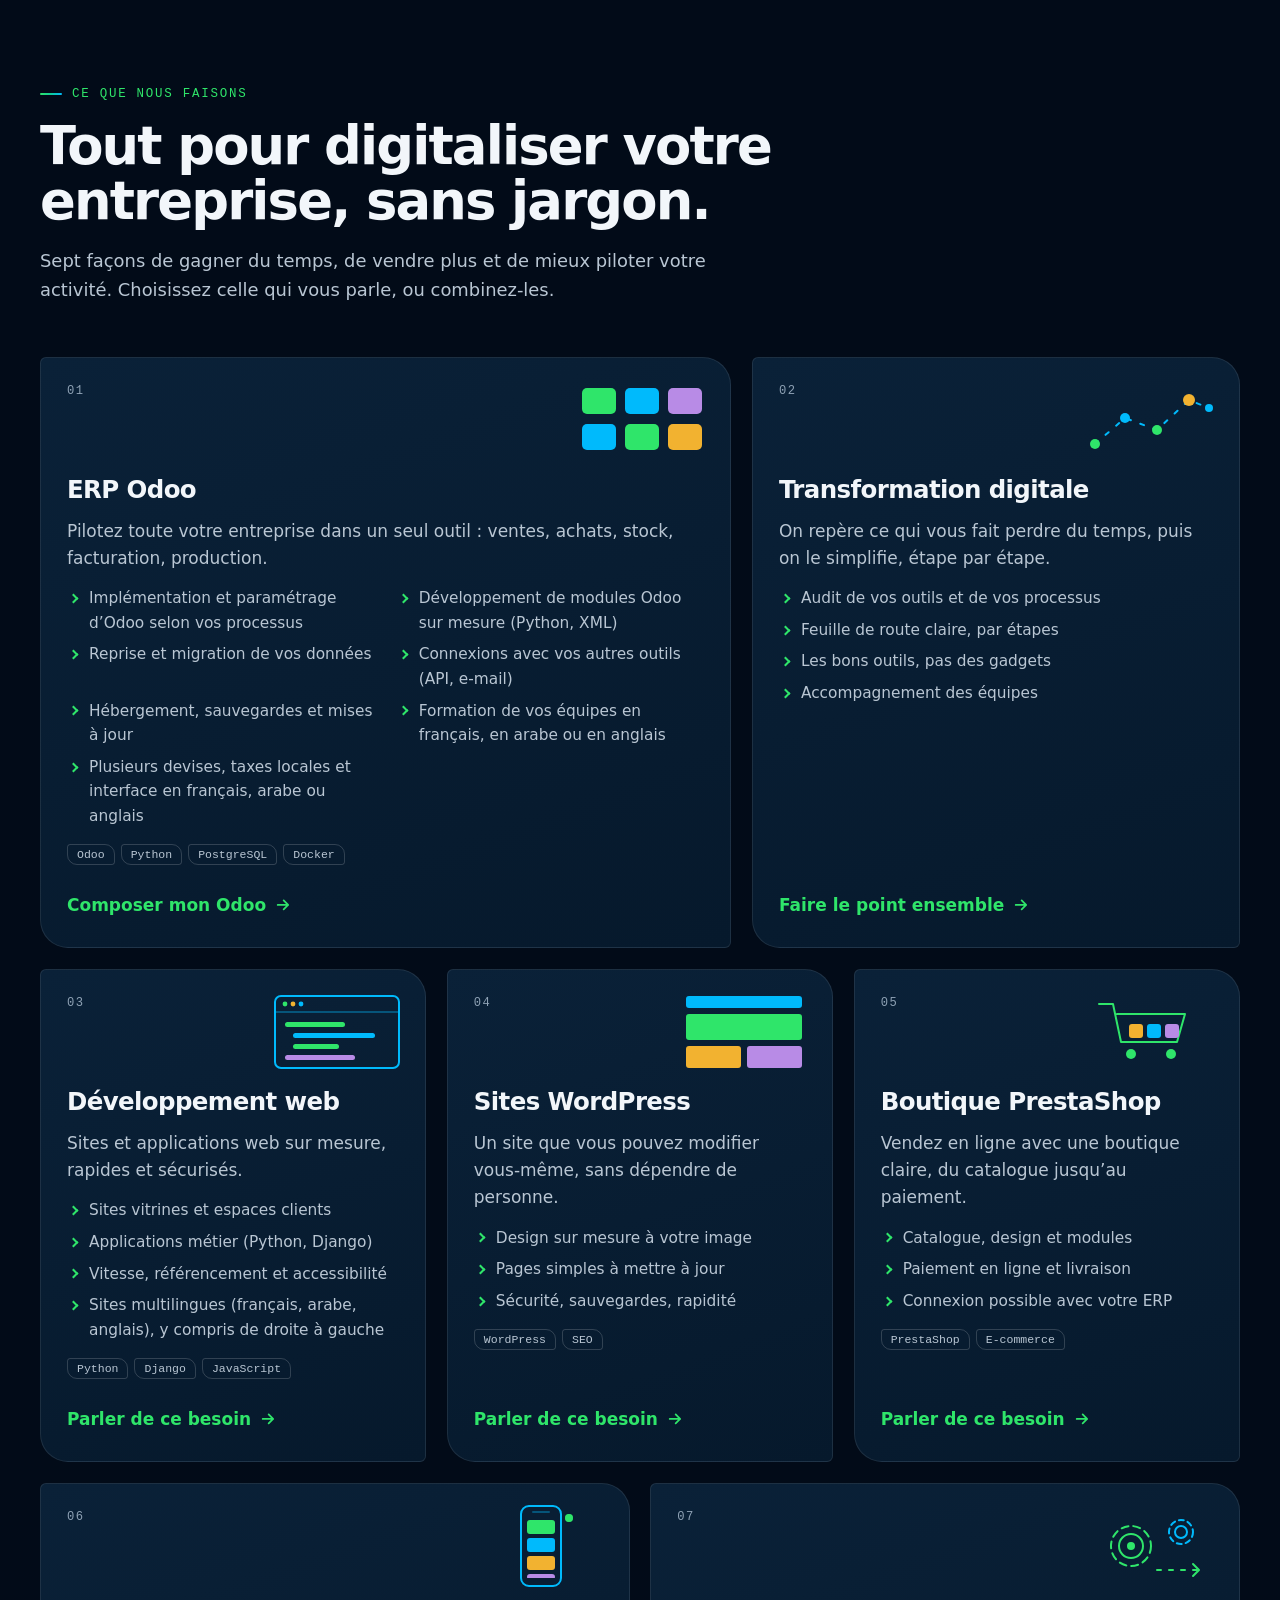
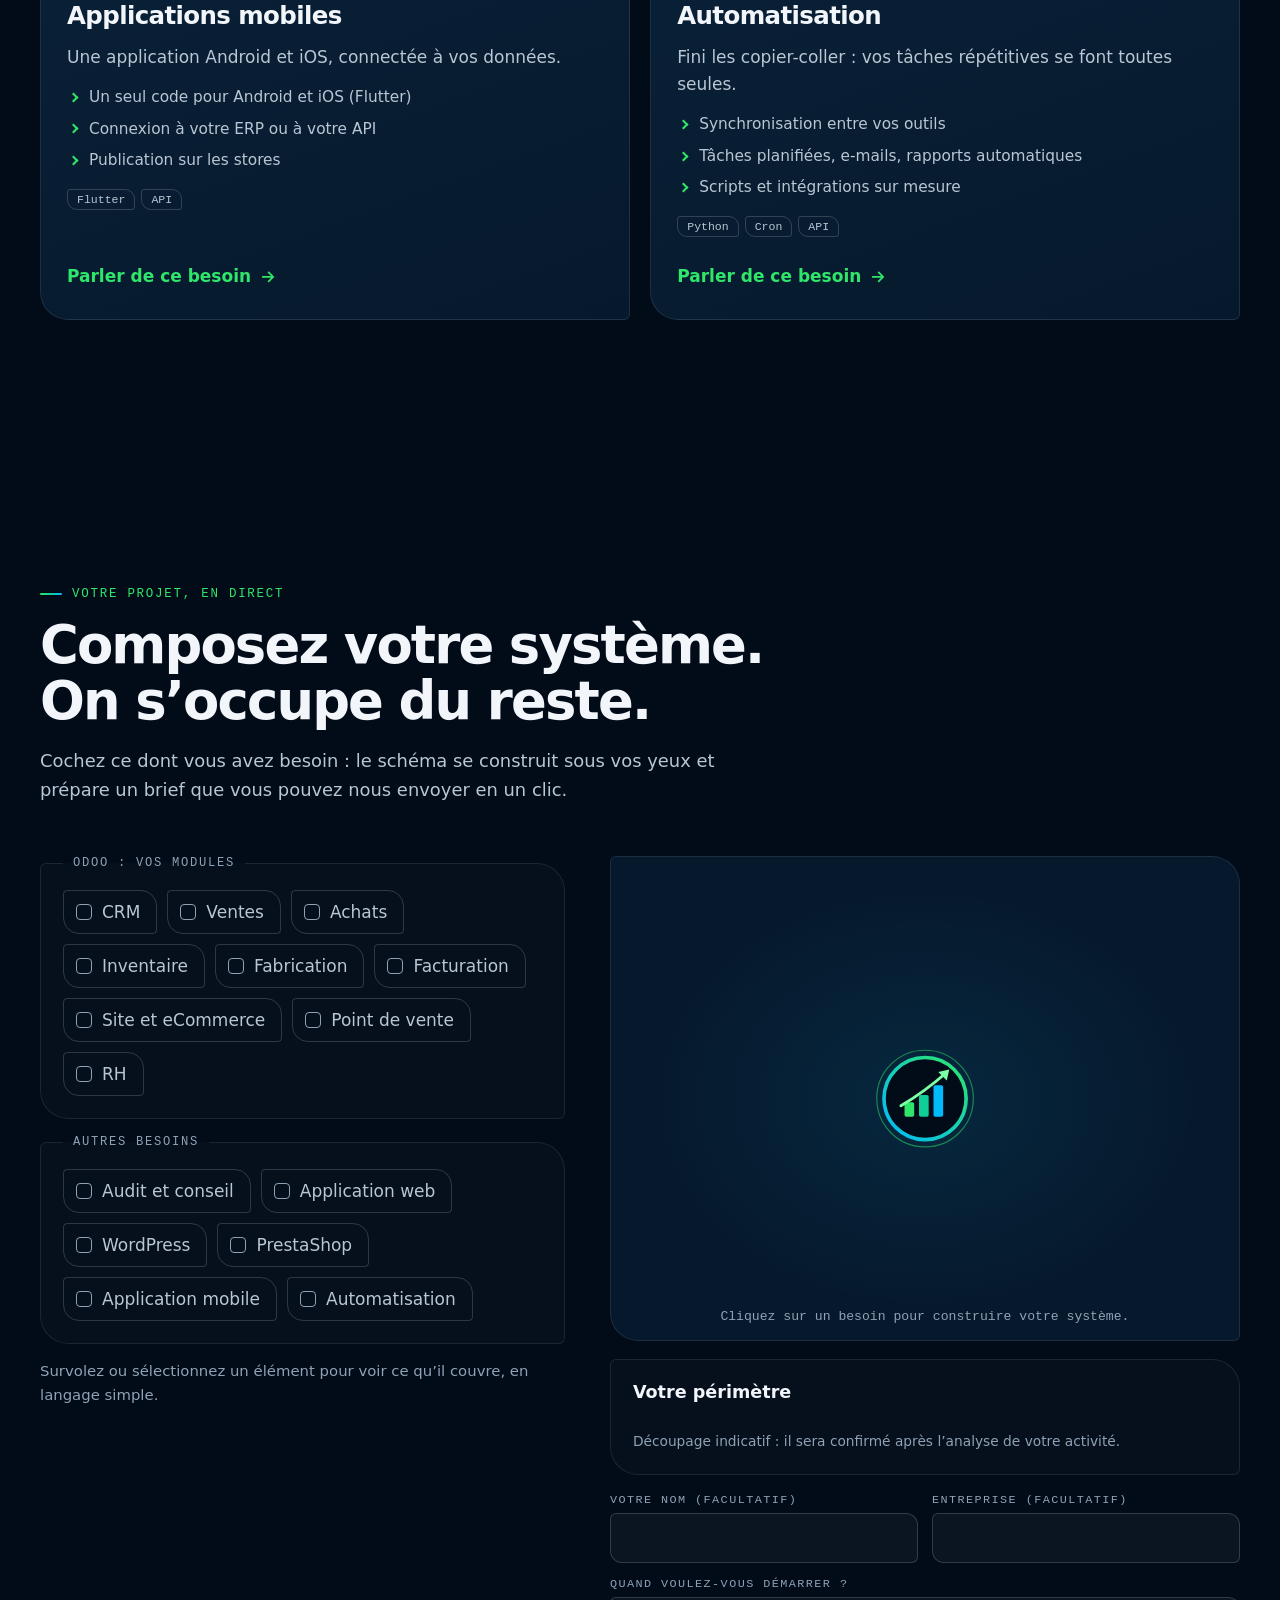
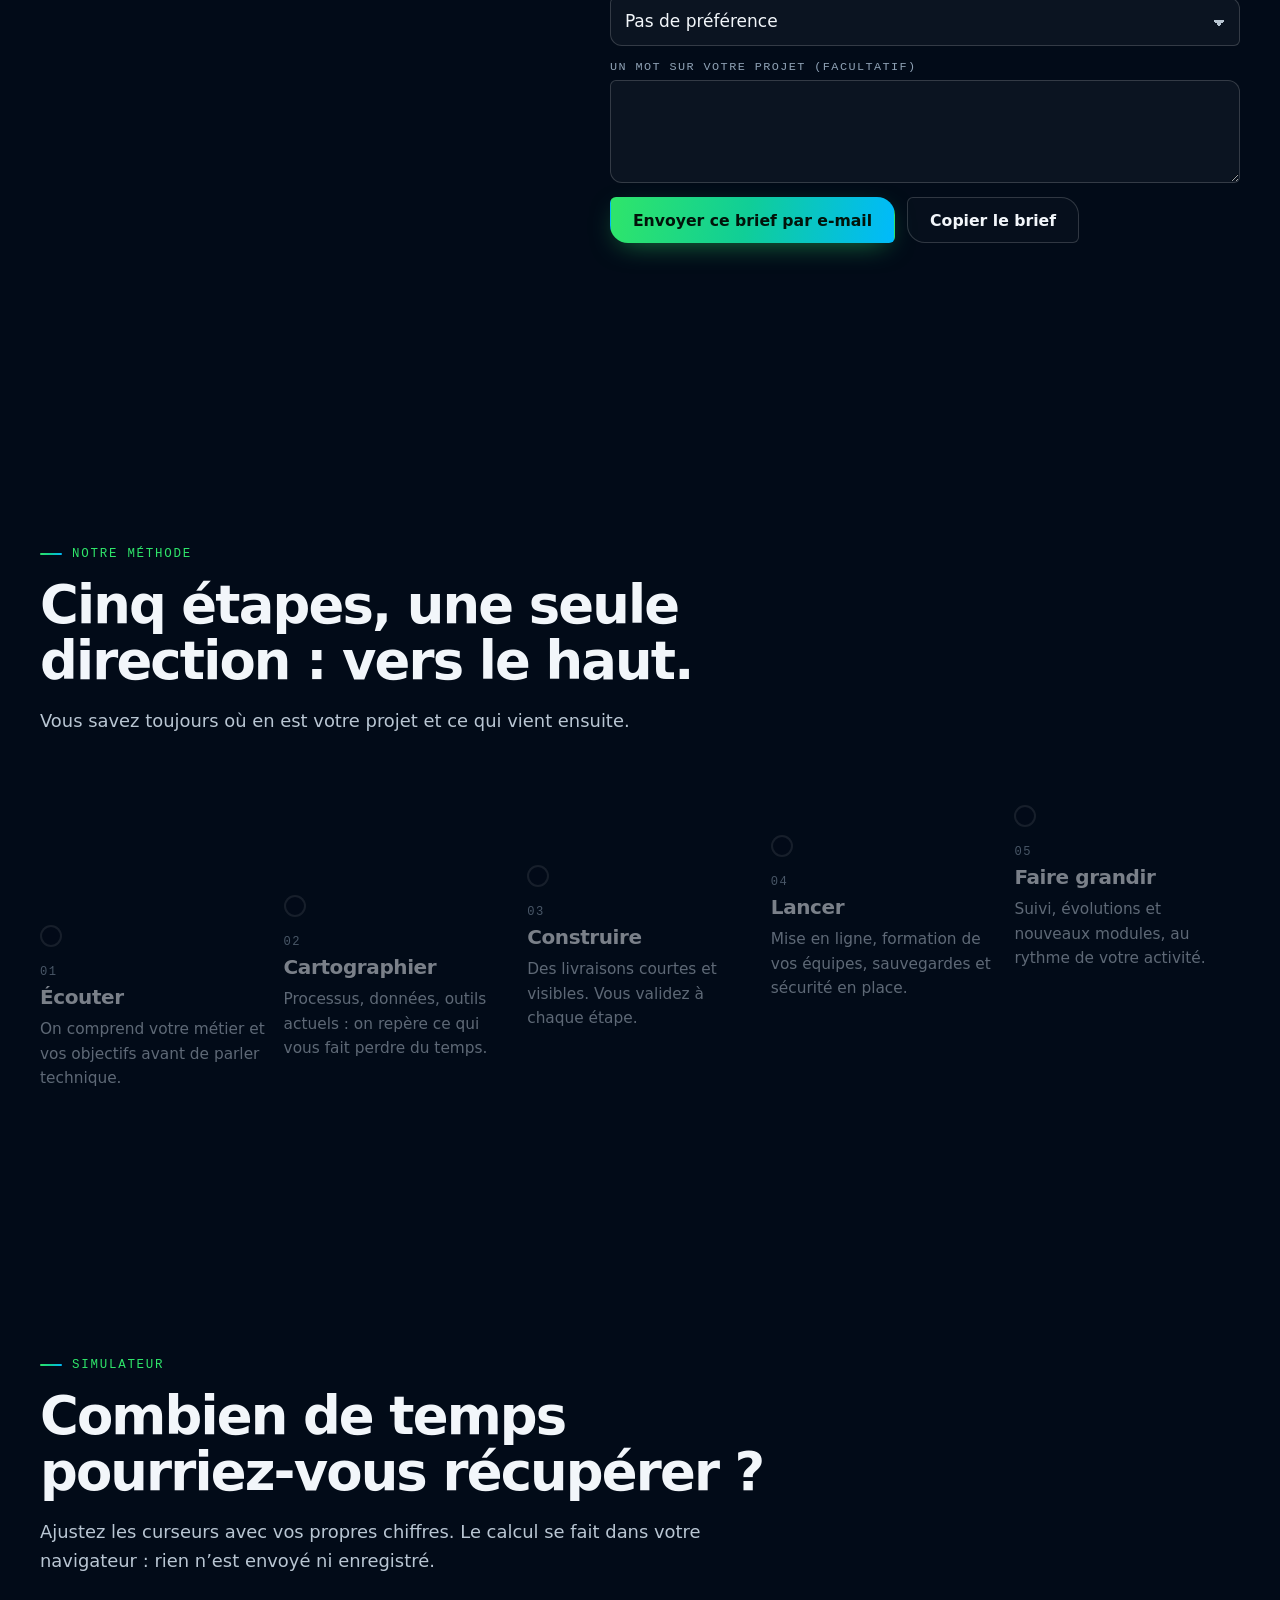
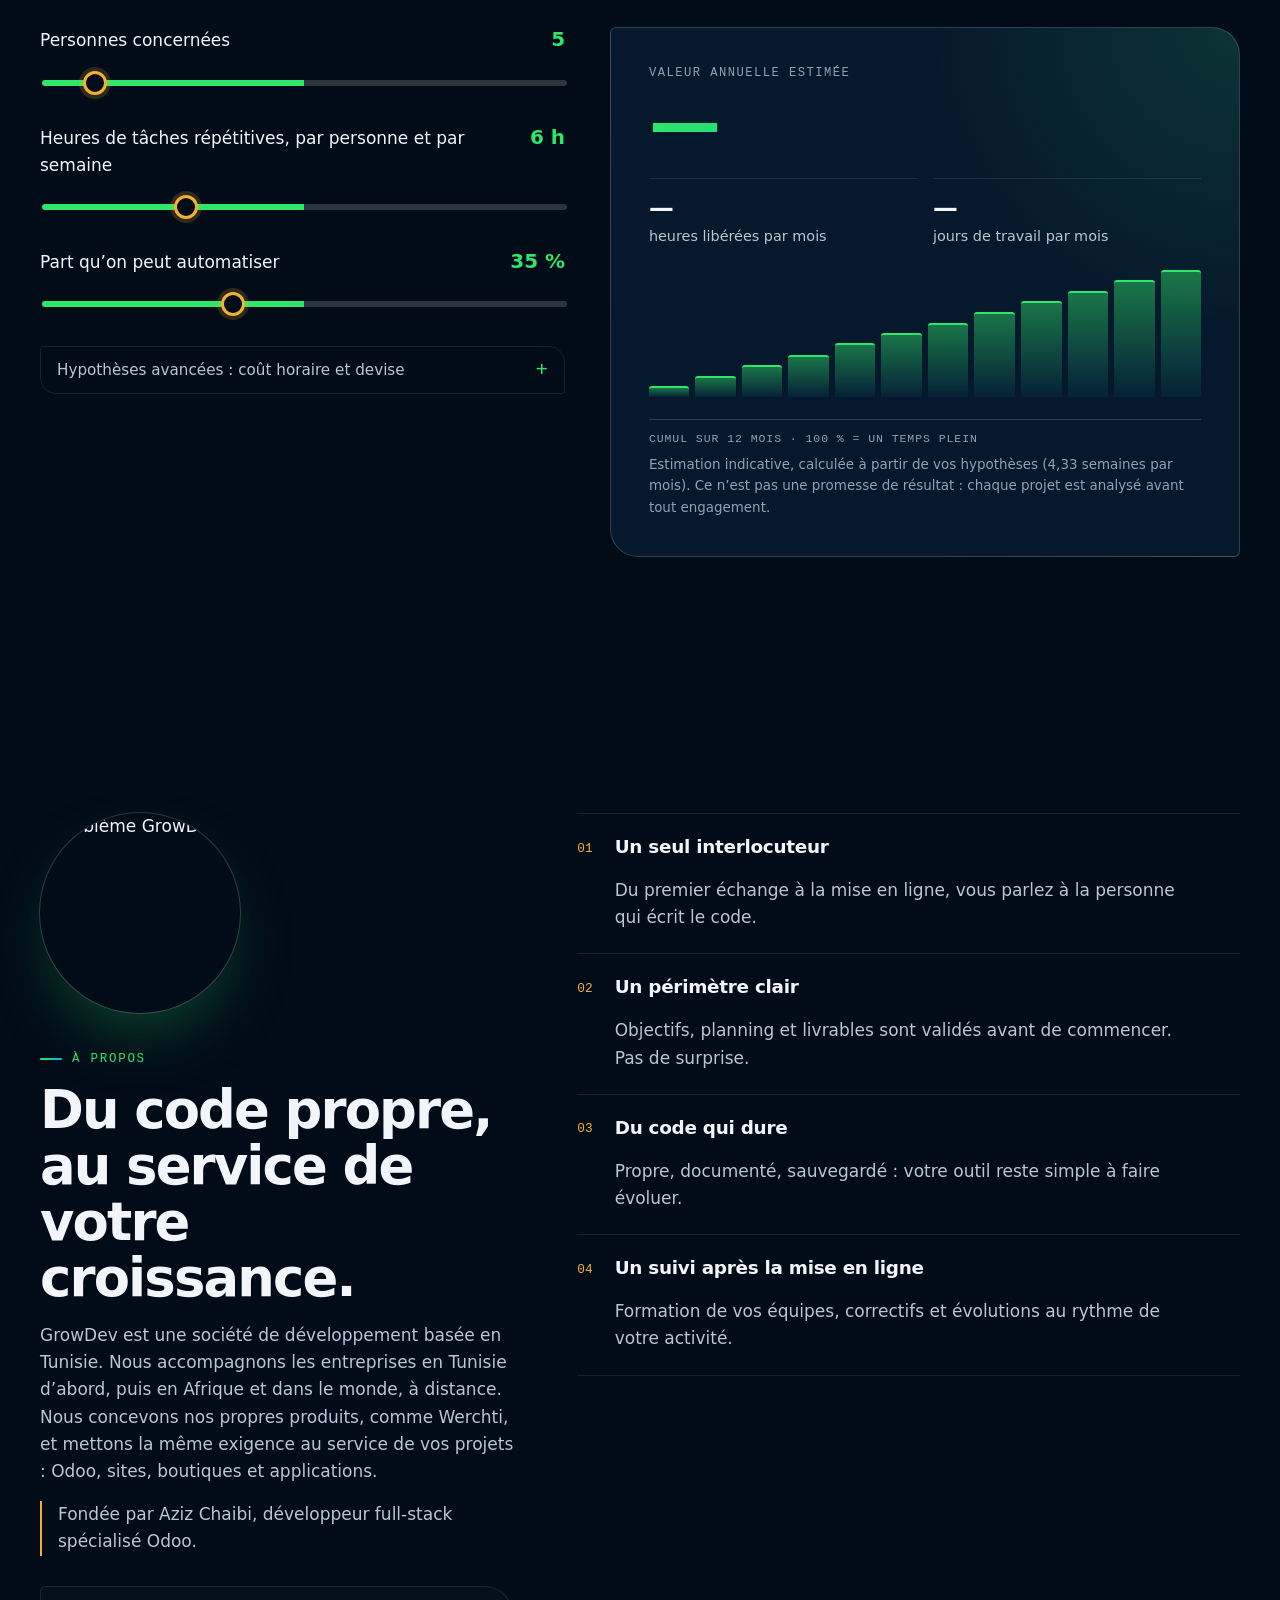
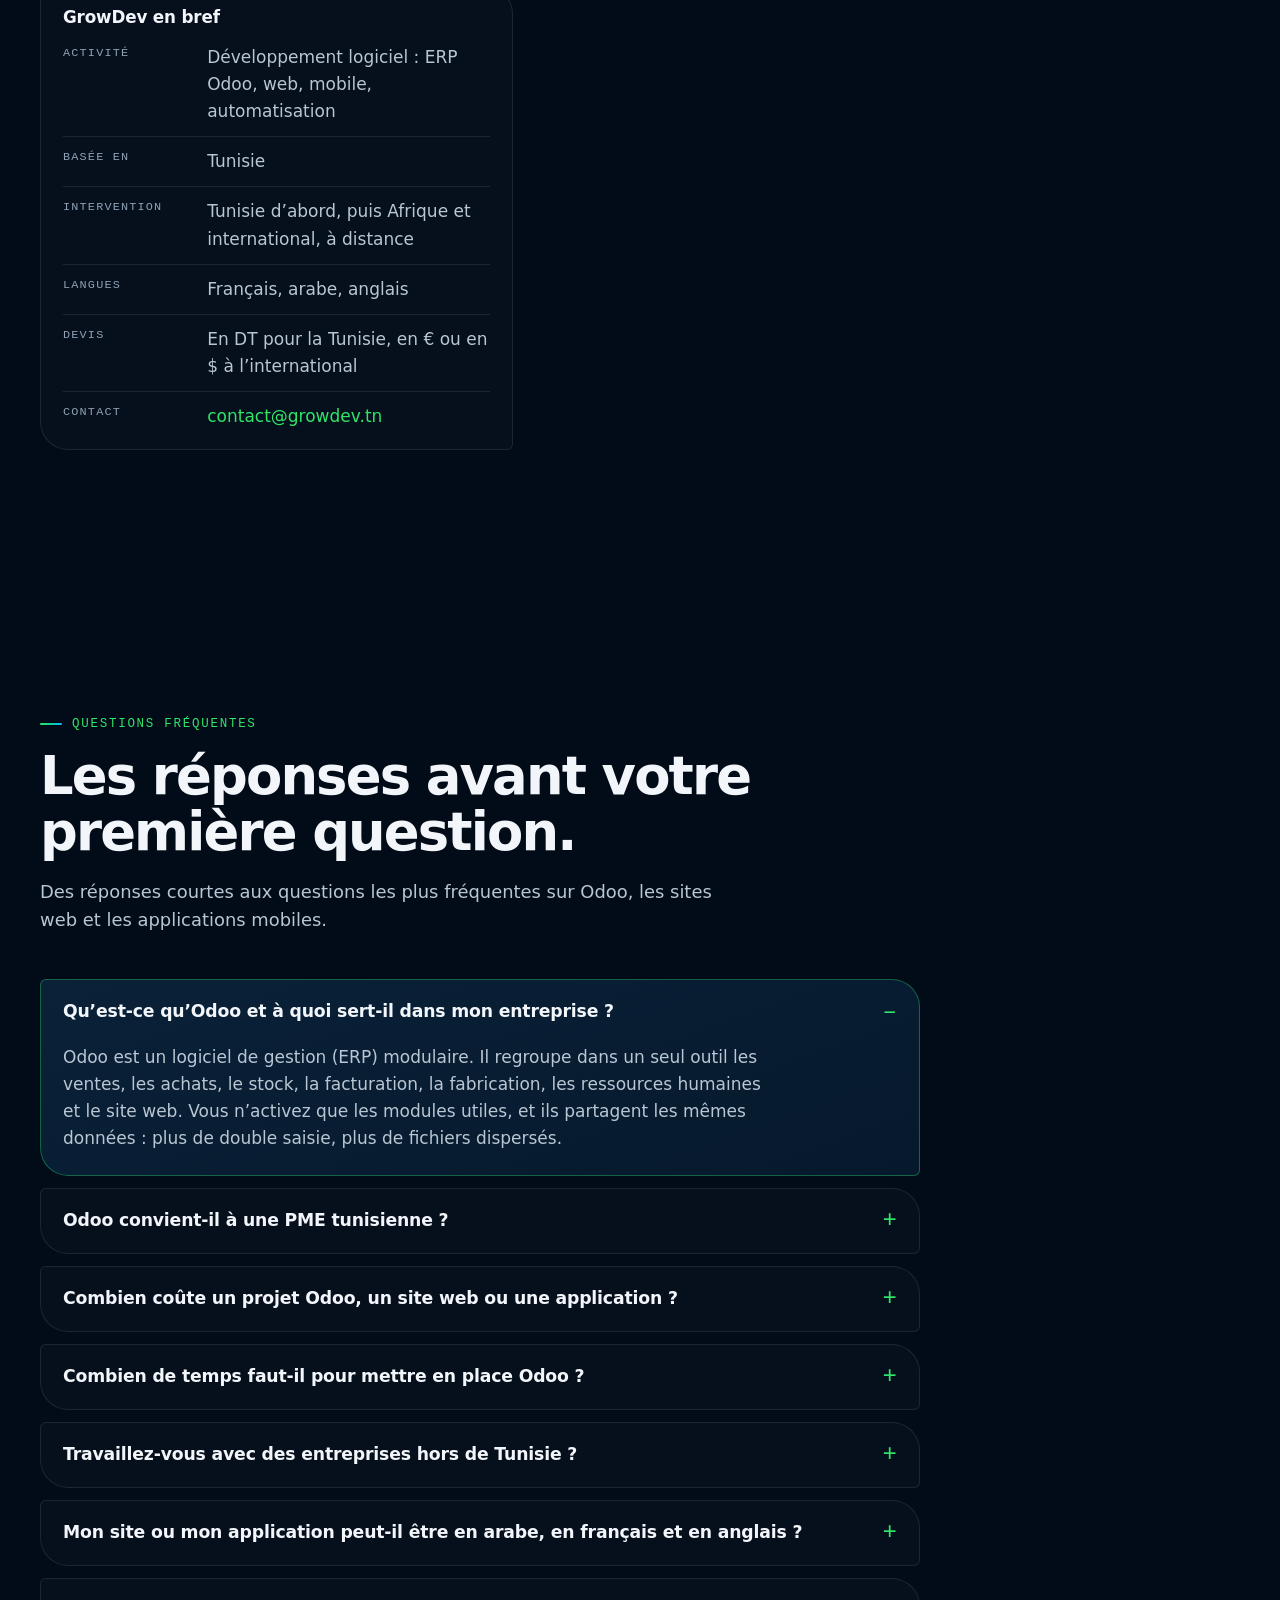
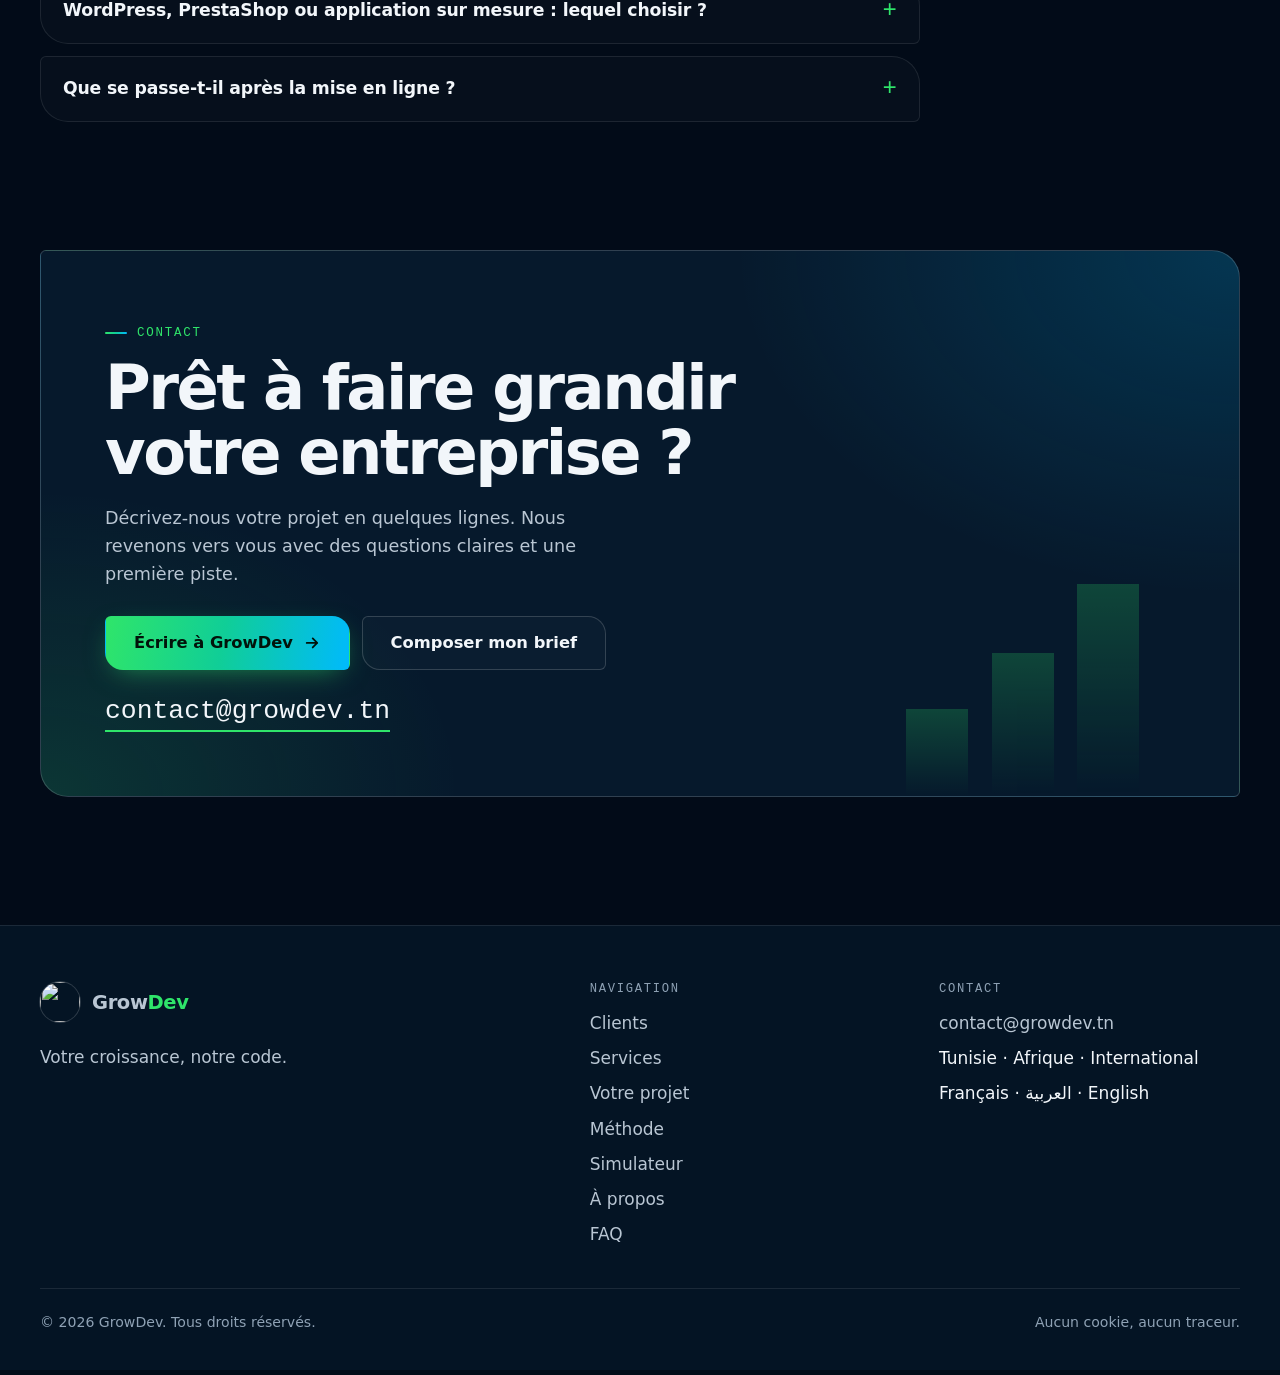
==== commit 8bc62579: "Move the site to growdev.tn and the contact address to contact@growdev.tn" ====
--- a/site/index.html
+++ b/site/index.html
@@ -5,11 +5,11 @@
 <meta name="viewport" content="width=device-width, initial-scale=1">
 <title>GrowDev | Odoo, sites web et applications mobiles en Tunisie</title>
 <meta name="description" content="GrowDev, société de développement en Tunisie : ERP Odoo, sites web, boutiques en ligne, applications mobiles. Pour la Tunisie, l’Afrique et le monde.">
-<link rel="canonical" href="https://growdev-tn.github.io/">
-<link rel="alternate" hreflang="fr" href="https://growdev-tn.github.io/">
-<link rel="alternate" hreflang="ar" href="https://growdev-tn.github.io/ar/">
-<link rel="alternate" hreflang="en" href="https://growdev-tn.github.io/en/">
-<link rel="alternate" hreflang="x-default" href="https://growdev-tn.github.io/en/">
+<link rel="canonical" href="https://growdev.tn/">
+<link rel="alternate" hreflang="fr" href="https://growdev.tn/">
+<link rel="alternate" hreflang="ar" href="https://growdev.tn/ar/">
+<link rel="alternate" hreflang="en" href="https://growdev.tn/en/">
+<link rel="alternate" hreflang="x-default" href="https://growdev.tn/en/">
 <meta name="robots" content="index,follow,max-image-preview:large,max-snippet:-1,max-video-preview:-1">
 <meta name="author" content="GrowDev">
 <meta name="geo.region" content="TN">
@@ -21,8 +21,8 @@
 <meta property="og:site_name" content="GrowDev">
 <meta property="og:title" content="GrowDev | Odoo, sites web et applications mobiles en Tunisie">
 <meta property="og:description" content="GrowDev, société de développement en Tunisie : ERP Odoo, sites web, boutiques en ligne, applications mobiles. Pour la Tunisie, l’Afrique et le monde.">
-<meta property="og:url" content="https://growdev-tn.github.io/">
-<meta property="og:image" content="https://growdev-tn.github.io/assets/img/og-fr.jpg">
+<meta property="og:url" content="https://growdev.tn/">
+<meta property="og:image" content="https://growdev.tn/assets/img/og-fr.jpg">
 <meta property="og:image:type" content="image/jpeg">
 <meta property="og:image:width" content="1200">
 <meta property="og:image:height" content="630">
@@ -33,7 +33,7 @@
 <meta name="twitter:card" content="summary_large_image">
 <meta name="twitter:title" content="GrowDev | Odoo, sites web et applications mobiles en Tunisie">
 <meta name="twitter:description" content="GrowDev, société de développement en Tunisie : ERP Odoo, sites web, boutiques en ligne, applications mobiles. Pour la Tunisie, l’Afrique et le monde.">
-<meta name="twitter:image" content="https://growdev-tn.github.io/assets/img/og-fr.jpg">
+<meta name="twitter:image" content="https://growdev.tn/assets/img/og-fr.jpg">
 <meta name="twitter:image:alt" content="GrowDev — Votre croissance, notre code.">
 <link rel="icon" href="favicon.ico" sizes="48x48">
 <link rel="icon" href="assets/img/favicon.svg" type="image/svg+xml">
@@ -44,7 +44,7 @@
 <link rel="preload" href="assets/fonts/ibm-plex-sans-latin-wght.woff2" as="font" type="font/woff2" crossorigin>
 <link rel="stylesheet" href="assets/css/styles.css?v=38b00c39">
 <script src="assets/js/boot.js?v=3e97e78f"></script>
-<script type="application/ld+json">{"@context":"https://schema.org","@graph":[{"@type":["Organization","ProfessionalService"],"@id":"https://growdev-tn.github.io/#organization","name":"GrowDev","url":"https://growdev-tn.github.io/","logo":{"@type":"ImageObject","url":"https://growdev-tn.github.io/assets/img/icon-512.png","width":512,"height":512},"image":"https://growdev-tn.github.io/assets/img/og-fr.jpg","slogan":"Votre croissance, notre code.","description":"GrowDev est une société de développement basée en Tunisie. Elle conçoit des ERP Odoo, des sites WordPress, des boutiques PrestaShop, des applications web et mobiles et des automatisations pour les entreprises en Tunisie, en Afrique et dans le monde, en français, en arabe et en anglais.","email":"contact@werchti.tn","address":{"@type":"PostalAddress","addressCountry":"TN"},"areaServed":[{"@type":"Country","name":"Tunisia"},{"@type":"Continent","name":"Africa"},"Worldwide"],"knowsLanguage":["fr","ar","en"],"knowsAbout":["Odoo","ERP","Digital transformation","WordPress","PrestaShop","Flutter","Python","Django","Business automation"],"founder":{"@id":"https://growdev-tn.github.io/#founder"},"contactPoint":{"@type":"ContactPoint","contactType":"sales","email":"contact@werchti.tn","availableLanguage":["French","Arabic","English"],"areaServed":["TN","Africa","Worldwide"]},"hasOfferCatalog":{"@type":"OfferCatalog","name":"Services GrowDev","itemListElement":[{"@type":"Offer","itemOffered":{"@id":"https://growdev-tn.github.io/#service-odoo"}},{"@type":"Offer","itemOffered":{"@id":"https://growdev-tn.github.io/#service-digital"}},{"@type":"Offer","itemOffered":{"@id":"https://growdev-tn.github.io/#service-web"}},{"@type":"Offer","itemOffered":{"@id":"https://growdev-tn.github.io/#service-wordpress"}},{"@type":"Offer","itemOffered":{"@id":"https://growdev-tn.github.io/#service-prestashop"}},{"@type":"Offer","itemOffered":{"@id":"https://growdev-tn.github.io/#service-mobile"}},{"@type":"Offer","itemOffered":{"@id":"https://growdev-tn.github.io/#service-automation"}}]},"sameAs":["https://github.com/aziz-art"]},{"@type":"Person","@id":"https://growdev-tn.github.io/#founder","name":"Aziz Chaibi","jobTitle":"Développeur full-stack spécialisé Odoo","worksFor":{"@id":"https://growdev-tn.github.io/#organization"},"knowsLanguage":["fr","ar","en"]},{"@type":"WebSite","@id":"https://growdev-tn.github.io/#website","url":"https://growdev-tn.github.io/","name":"GrowDev","publisher":{"@id":"https://growdev-tn.github.io/#organization"},"inLanguage":["fr","ar","en"]},{"@type":"WebPage","@id":"https://growdev-tn.github.io/#webpage","url":"https://growdev-tn.github.io/","name":"GrowDev | Odoo, sites web et applications mobiles en Tunisie","description":"GrowDev, société de développement en Tunisie : ERP Odoo, sites web, boutiques en ligne, applications mobiles. Pour la Tunisie, l’Afrique et le monde.","inLanguage":"fr","isPartOf":{"@id":"https://growdev-tn.github.io/#website"},"about":{"@id":"https://growdev-tn.github.io/#organization"},"primaryImageOfPage":{"@type":"ImageObject","url":"https://growdev-tn.github.io/assets/img/og-fr.jpg","width":1200,"height":630},"dateModified":"2026-11-18"},{"@type":"Service","@id":"https://growdev-tn.github.io/#service-odoo","name":"ERP Odoo","description":"Pilotez toute votre entreprise dans un seul outil : ventes, achats, stock, facturation, production.","provider":{"@id":"https://growdev-tn.github.io/#organization"},"areaServed":[{"@type":"Country","name":"Tunisia"},{"@type":"Continent","name":"Africa"},"Worldwide"],"url":"https://growdev-tn.github.io/#svc-odoo"},{"@type":"Service","@id":"https://growdev-tn.github.io/#service-digital","name":"Transformation digitale","description":"On repère ce qui vous fait perdre du temps, puis on le simplifie, étape par étape.","provider":{"@id":"https://growdev-tn.github.io/#organization"},"areaServed":[{"@type":"Country","name":"Tunisia"},{"@type":"Continent","name":"Africa"},"Worldwide"],"url":"https://growdev-tn.github.io/#svc-digital"},{"@type":"Service","@id":"https://growdev-tn.github.io/#service-web","name":"Développement web","description":"Sites et applications web sur mesure, rapides et sécurisés.","provider":{"@id":"https://growdev-tn.github.io/#organization"},"areaServed":[{"@type":"Country","name":"Tunisia"},{"@type":"Continent","name":"Africa"},"Worldwide"],"url":"https://growdev-tn.github.io/#svc-web"},{"@type":"Service","@id":"https://growdev-tn.github.io/#service-wordpress","name":"Sites WordPress","description":"Un site que vous pouvez modifier vous-même, sans dépendre de personne.","provider":{"@id":"https://growdev-tn.github.io/#organization"},"areaServed":[{"@type":"Country","name":"Tunisia"},{"@type":"Continent","name":"Africa"},"Worldwide"],"url":"https://growdev-tn.github.io/#svc-wp"},{"@type":"Service","@id":"https://growdev-tn.github.io/#service-prestashop","name":"Boutique PrestaShop","description":"Vendez en ligne avec une boutique claire, du catalogue jusqu’au paiement.","provider":{"@id":"https://growdev-tn.github.io/#organization"},"areaServed":[{"@type":"Country","name":"Tunisia"},{"@type":"Continent","name":"Africa"},"Worldwide"],"url":"https://growdev-tn.github.io/#svc-shop"},{"@type":"Service","@id":"https://growdev-tn.github.io/#service-mobile","name":"Applications mobiles","description":"Une application Android et iOS, connectée à vos données.","provider":{"@id":"https://growdev-tn.github.io/#organization"},"areaServed":[{"@type":"Country","name":"Tunisia"},{"@type":"Continent","name":"Africa"},"Worldwide"],"url":"https://growdev-tn.github.io/#svc-mobile"},{"@type":"Service","@id":"https://growdev-tn.github.io/#service-automation","name":"Automatisation","description":"Fini les copier-coller : vos tâches répétitives se font toutes seules.","provider":{"@id":"https://growdev-tn.github.io/#organization"},"areaServed":[{"@type":"Country","name":"Tunisia"},{"@type":"Continent","name":"Africa"},"Worldwide"],"url":"https://growdev-tn.github.io/#svc-auto"},{"@type":"FAQPage","@id":"https://growdev-tn.github.io/#faq","url":"https://growdev-tn.github.io/#faq","inLanguage":"fr","isPartOf":{"@id":"https://growdev-tn.github.io/#webpage"},"mainEntity":[{"@type":"Question","name":"Qu’est-ce qu’Odoo et à quoi sert-il dans mon entreprise ?","acceptedAnswer":{"@type":"Answer","text":"Odoo est un logiciel de gestion (ERP) modulaire. Il regroupe dans un seul outil les ventes, les achats, le stock, la facturation, la fabrication, les ressources humaines et le site web. Vous n’activez que les modules utiles, et ils partagent les mêmes données : plus de double saisie, plus de fichiers dispersés."}},{"@type":"Question","name":"Odoo convient-il à une PME tunisienne ?","acceptedAnswer":{"@type":"Answer","text":"Oui, dès que vos ventes, votre stock ou votre facturation sont dispersés entre des fichiers et des outils séparés. Odoo se met en place par étapes, gère plusieurs devises et plusieurs taxes, et son interface existe en arabe, en français et en anglais. Nous commençons par analyser votre activité pour confirmer que c’est le bon choix."}},{"@type":"Question","name":"Combien coûte un projet Odoo, un site web ou une application ?","acceptedAnswer":{"@type":"Answer","text":"Le prix dépend du périmètre : nombre de modules, volume de données à reprendre, développements sur mesure et formation. Nous ne publions pas de tarif fixe. Après un premier échange, nous vous remettons un devis clair, découpé en phases : en dinars tunisiens (DT) pour la Tunisie, en euros ou en dollars à l’international."}},{"@type":"Question","name":"Combien de temps faut-il pour mettre en place Odoo ?","acceptedAnswer":{"@type":"Answer","text":"Cela dépend du nombre de modules. À titre indicatif, un périmètre simple (par exemple CRM, ventes et facturation) peut être prêt en quelques semaines, alors qu’un projet complet avec reprise de données et développements spécifiques s’étale sur plusieurs mois. Nous livrons par étapes courtes, pour que vous utilisiez rapidement les premiers modules."}},{"@type":"Question","name":"Travaillez-vous avec des entreprises hors de Tunisie ?","acceptedAnswer":{"@type":"Answer","text":"Oui. Nous accompagnons d’abord les entreprises tunisiennes, puis celles d’Afrique et du reste du monde, à distance. Nous échangeons en français, en arabe et en anglais, et nous organisons les réunions en visioconférence selon votre fuseau horaire."}},{"@type":"Question","name":"Mon site ou mon application peut-il être en arabe, en français et en anglais ?","acceptedAnswer":{"@type":"Answer","text":"Oui. Nous créons des sites, des boutiques et des applications multilingues, avec l’écriture de droite à gauche pour l’arabe, plusieurs devises et des contenus faciles à traduire. Odoo, WordPress et PrestaShop gèrent plusieurs langues, avec des extensions dédiées si besoin."}},{"@type":"Question","name":"WordPress, PrestaShop ou application sur mesure : lequel choisir ?","acceptedAnswer":{"@type":"Answer","text":"WordPress convient aux sites vitrines et aux blogs que vous modifiez vous-même. PrestaShop est conçu pour vendre en ligne, avec catalogue, panier et paiement. Une application sur mesure, web ou mobile, se justifie quand vos processus sont spécifiques et que les outils existants ne suffisent pas. Nous vous conseillons après avoir compris votre besoin."}},{"@type":"Question","name":"Que se passe-t-il après la mise en ligne ?","acceptedAnswer":{"@type":"Answer","text":"Nous formons vos équipes, mettons en place les sauvegardes et la sécurité, puis assurons le suivi : corrections, mises à jour et nouvelles fonctionnalités, au rythme de votre activité. Vous gardez le même interlocuteur du début à la fin."}}]}]}</script>
+<script type="application/ld+json">{"@context":"https://schema.org","@graph":[{"@type":["Organization","ProfessionalService"],"@id":"https://growdev.tn/#organization","name":"GrowDev","url":"https://growdev.tn/","logo":{"@type":"ImageObject","url":"https://growdev.tn/assets/img/icon-512.png","width":512,"height":512},"image":"https://growdev.tn/assets/img/og-fr.jpg","slogan":"Votre croissance, notre code.","description":"GrowDev est une société de développement basée en Tunisie. Elle conçoit des ERP Odoo, des sites WordPress, des boutiques PrestaShop, des applications web et mobiles et des automatisations pour les entreprises en Tunisie, en Afrique et dans le monde, en français, en arabe et en anglais.","email":"contact@growdev.tn","address":{"@type":"PostalAddress","addressCountry":"TN"},"areaServed":[{"@type":"Country","name":"Tunisia"},{"@type":"Continent","name":"Africa"},"Worldwide"],"knowsLanguage":["fr","ar","en"],"knowsAbout":["Odoo","ERP","Digital transformation","WordPress","PrestaShop","Flutter","Python","Django","Business automation"],"founder":{"@id":"https://growdev.tn/#founder"},"contactPoint":{"@type":"ContactPoint","contactType":"sales","email":"contact@growdev.tn","availableLanguage":["French","Arabic","English"],"areaServed":["TN","Africa","Worldwide"]},"hasOfferCatalog":{"@type":"OfferCatalog","name":"Services GrowDev","itemListElement":[{"@type":"Offer","itemOffered":{"@id":"https://growdev.tn/#service-odoo"}},{"@type":"Offer","itemOffered":{"@id":"https://growdev.tn/#service-digital"}},{"@type":"Offer","itemOffered":{"@id":"https://growdev.tn/#service-web"}},{"@type":"Offer","itemOffered":{"@id":"https://growdev.tn/#service-wordpress"}},{"@type":"Offer","itemOffered":{"@id":"https://growdev.tn/#service-prestashop"}},{"@type":"Offer","itemOffered":{"@id":"https://growdev.tn/#service-mobile"}},{"@type":"Offer","itemOffered":{"@id":"https://growdev.tn/#service-automation"}}]},"sameAs":["https://github.com/aziz-art"]},{"@type":"Person","@id":"https://growdev.tn/#founder","name":"Aziz Chaibi","jobTitle":"Développeur full-stack spécialisé Odoo","worksFor":{"@id":"https://growdev.tn/#organization"},"knowsLanguage":["fr","ar","en"]},{"@type":"WebSite","@id":"https://growdev.tn/#website","url":"https://growdev.tn/","name":"GrowDev","publisher":{"@id":"https://growdev.tn/#organization"},"inLanguage":["fr","ar","en"]},{"@type":"WebPage","@id":"https://growdev.tn/#webpage","url":"https://growdev.tn/","name":"GrowDev | Odoo, sites web et applications mobiles en Tunisie","description":"GrowDev, société de développement en Tunisie : ERP Odoo, sites web, boutiques en ligne, applications mobiles. Pour la Tunisie, l’Afrique et le monde.","inLanguage":"fr","isPartOf":{"@id":"https://growdev.tn/#website"},"about":{"@id":"https://growdev.tn/#organization"},"primaryImageOfPage":{"@type":"ImageObject","url":"https://growdev.tn/assets/img/og-fr.jpg","width":1200,"height":630},"dateModified":"2026-11-19"},{"@type":"Service","@id":"https://growdev.tn/#service-odoo","name":"ERP Odoo","description":"Pilotez toute votre entreprise dans un seul outil : ventes, achats, stock, facturation, production.","provider":{"@id":"https://growdev.tn/#organization"},"areaServed":[{"@type":"Country","name":"Tunisia"},{"@type":"Continent","name":"Africa"},"Worldwide"],"url":"https://growdev.tn/#svc-odoo"},{"@type":"Service","@id":"https://growdev.tn/#service-digital","name":"Transformation digitale","description":"On repère ce qui vous fait perdre du temps, puis on le simplifie, étape par étape.","provider":{"@id":"https://growdev.tn/#organization"},"areaServed":[{"@type":"Country","name":"Tunisia"},{"@type":"Continent","name":"Africa"},"Worldwide"],"url":"https://growdev.tn/#svc-digital"},{"@type":"Service","@id":"https://growdev.tn/#service-web","name":"Développement web","description":"Sites et applications web sur mesure, rapides et sécurisés.","provider":{"@id":"https://growdev.tn/#organization"},"areaServed":[{"@type":"Country","name":"Tunisia"},{"@type":"Continent","name":"Africa"},"Worldwide"],"url":"https://growdev.tn/#svc-web"},{"@type":"Service","@id":"https://growdev.tn/#service-wordpress","name":"Sites WordPress","description":"Un site que vous pouvez modifier vous-même, sans dépendre de personne.","provider":{"@id":"https://growdev.tn/#organization"},"areaServed":[{"@type":"Country","name":"Tunisia"},{"@type":"Continent","name":"Africa"},"Worldwide"],"url":"https://growdev.tn/#svc-wp"},{"@type":"Service","@id":"https://growdev.tn/#service-prestashop","name":"Boutique PrestaShop","description":"Vendez en ligne avec une boutique claire, du catalogue jusqu’au paiement.","provider":{"@id":"https://growdev.tn/#organization"},"areaServed":[{"@type":"Country","name":"Tunisia"},{"@type":"Continent","name":"Africa"},"Worldwide"],"url":"https://growdev.tn/#svc-shop"},{"@type":"Service","@id":"https://growdev.tn/#service-mobile","name":"Applications mobiles","description":"Une application Android et iOS, connectée à vos données.","provider":{"@id":"https://growdev.tn/#organization"},"areaServed":[{"@type":"Country","name":"Tunisia"},{"@type":"Continent","name":"Africa"},"Worldwide"],"url":"https://growdev.tn/#svc-mobile"},{"@type":"Service","@id":"https://growdev.tn/#service-automation","name":"Automatisation","description":"Fini les copier-coller : vos tâches répétitives se font toutes seules.","provider":{"@id":"https://growdev.tn/#organization"},"areaServed":[{"@type":"Country","name":"Tunisia"},{"@type":"Continent","name":"Africa"},"Worldwide"],"url":"https://growdev.tn/#svc-auto"},{"@type":"FAQPage","@id":"https://growdev.tn/#faq","url":"https://growdev.tn/#faq","inLanguage":"fr","isPartOf":{"@id":"https://growdev.tn/#webpage"},"mainEntity":[{"@type":"Question","name":"Qu’est-ce qu’Odoo et à quoi sert-il dans mon entreprise ?","acceptedAnswer":{"@type":"Answer","text":"Odoo est un logiciel de gestion (ERP) modulaire. Il regroupe dans un seul outil les ventes, les achats, le stock, la facturation, la fabrication, les ressources humaines et le site web. Vous n’activez que les modules utiles, et ils partagent les mêmes données : plus de double saisie, plus de fichiers dispersés."}},{"@type":"Question","name":"Odoo convient-il à une PME tunisienne ?","acceptedAnswer":{"@type":"Answer","text":"Oui, dès que vos ventes, votre stock ou votre facturation sont dispersés entre des fichiers et des outils séparés. Odoo se met en place par étapes, gère plusieurs devises et plusieurs taxes, et son interface existe en arabe, en français et en anglais. Nous commençons par analyser votre activité pour confirmer que c’est le bon choix."}},{"@type":"Question","name":"Combien coûte un projet Odoo, un site web ou une application ?","acceptedAnswer":{"@type":"Answer","text":"Le prix dépend du périmètre : nombre de modules, volume de données à reprendre, développements sur mesure et formation. Nous ne publions pas de tarif fixe. Après un premier échange, nous vous remettons un devis clair, découpé en phases : en dinars tunisiens (DT) pour la Tunisie, en euros ou en dollars à l’international."}},{"@type":"Question","name":"Combien de temps faut-il pour mettre en place Odoo ?","acceptedAnswer":{"@type":"Answer","text":"Cela dépend du nombre de modules. À titre indicatif, un périmètre simple (par exemple CRM, ventes et facturation) peut être prêt en quelques semaines, alors qu’un projet complet avec reprise de données et développements spécifiques s’étale sur plusieurs mois. Nous livrons par étapes courtes, pour que vous utilisiez rapidement les premiers modules."}},{"@type":"Question","name":"Travaillez-vous avec des entreprises hors de Tunisie ?","acceptedAnswer":{"@type":"Answer","text":"Oui. Nous accompagnons d’abord les entreprises tunisiennes, puis celles d’Afrique et du reste du monde, à distance. Nous échangeons en français, en arabe et en anglais, et nous organisons les réunions en visioconférence selon votre fuseau horaire."}},{"@type":"Question","name":"Mon site ou mon application peut-il être en arabe, en français et en anglais ?","acceptedAnswer":{"@type":"Answer","text":"Oui. Nous créons des sites, des boutiques et des applications multilingues, avec l’écriture de droite à gauche pour l’arabe, plusieurs devises et des contenus faciles à traduire. Odoo, WordPress et PrestaShop gèrent plusieurs langues, avec des extensions dédiées si besoin."}},{"@type":"Question","name":"WordPress, PrestaShop ou application sur mesure : lequel choisir ?","acceptedAnswer":{"@type":"Answer","text":"WordPress convient aux sites vitrines et aux blogs que vous modifiez vous-même. PrestaShop est conçu pour vendre en ligne, avec catalogue, panier et paiement. Une application sur mesure, web ou mobile, se justifie quand vos processus sont spécifiques et que les outils existants ne suffisent pas. Nous vous conseillons après avoir compris votre besoin."}},{"@type":"Question","name":"Que se passe-t-il après la mise en ligne ?","acceptedAnswer":{"@type":"Answer","text":"Nous formons vos équipes, mettons en place les sauvegardes et la sécurité, puis assurons le suivi : corrections, mises à jour et nouvelles fonctionnalités, au rythme de votre activité. Vous gardez le même interlocuteur du début à la fin."}}]}]}</script>
 </head>
 <body>
 <a class="skip-link" href="#main" data-i18n="skip">Aller au contenu</a>
@@ -458,7 +458,7 @@
           <div><dt data-i18n="facts.k3">Intervention</dt><dd data-i18n="facts.v3">Tunisie d’abord, puis Afrique et international, à distance</dd></div>
           <div><dt data-i18n="facts.k4">Langues</dt><dd data-i18n="facts.v4">Français, arabe, anglais</dd></div>
           <div><dt data-i18n="facts.k5">Devis</dt><dd data-i18n="facts.v5">En DT pour la Tunisie, en € ou en $ à l’international</dd></div>
-          <div><dt data-i18n="facts.k6">Contact</dt><dd><a href="mailto:contact@werchti.tn" dir="ltr">contact@werchti.tn</a></dd></div>
+          <div><dt data-i18n="facts.k6">Contact</dt><dd><a href="mailto:contact@growdev.tn" dir="ltr">contact@growdev.tn</a></dd></div>
         </dl>
       </div>
     </div>
@@ -498,11 +498,11 @@
       <h2 id="contact-title" data-i18n="contact.title">Prêt à faire grandir votre entreprise ?</h2>
       <p data-i18n="contact.lead">Décrivez-nous votre projet en quelques lignes. Nous revenons vers vous avec des questions claires et une première piste.</p>
       <div class="cta-row">
-        <a class="btn btn-primary btn-lg" href="mailto:contact@werchti.tn?subject=Projet%20GrowDev" id="mail-cta"><span data-i18n="contact.cta1">Écrire à GrowDev</span>
+        <a class="btn btn-primary btn-lg" href="mailto:contact@growdev.tn?subject=Projet%20GrowDev" id="mail-cta"><span data-i18n="contact.cta1">Écrire à GrowDev</span>
           <svg viewBox="0 0 24 24" aria-hidden="true"><use href="#i-arrow"/></svg></a>
         <a class="btn btn-ghost btn-lg" href="#composer" data-i18n="contact.cta2">Composer mon brief</a>
       </div>
-      <a class="mail" href="mailto:contact@werchti.tn" dir="ltr">contact@werchti.tn</a>
+      <a class="mail" href="mailto:contact@growdev.tn" dir="ltr">contact@growdev.tn</a>
     </div>
   </div>
 </section>
@@ -530,7 +530,7 @@
       <div>
         <h2 data-i18n="foot.contact">Contact</h2>
         <ul>
-          <li><a href="mailto:contact@werchti.tn" dir="ltr">contact@werchti.tn</a></li>
+          <li><a href="mailto:contact@growdev.tn" dir="ltr">contact@growdev.tn</a></li>
           <li data-i18n="foot.where">Tunisie · Afrique · International</li>
           <li data-i18n="foot.langs">Français · العربية · English</li>
         </ul>
@@ -543,8 +543,8 @@
   </div>
 </footer>
 
-<script src="assets/js/config.js?v=1d57aa5c"></script>
-<script src="assets/js/dict-fr.js?v=fbab0126"></script>
+<script src="assets/js/config.js?v=322e273c"></script>
+<script src="assets/js/dict-fr.js?v=3b5403c0"></script>
 <script src="assets/js/i18n.js?v=7bf4eeec"></script>
 <script src="assets/js/hero.js?v=322907ba"></script>
 <script src="assets/js/ui.js?v=250e428f"></script>
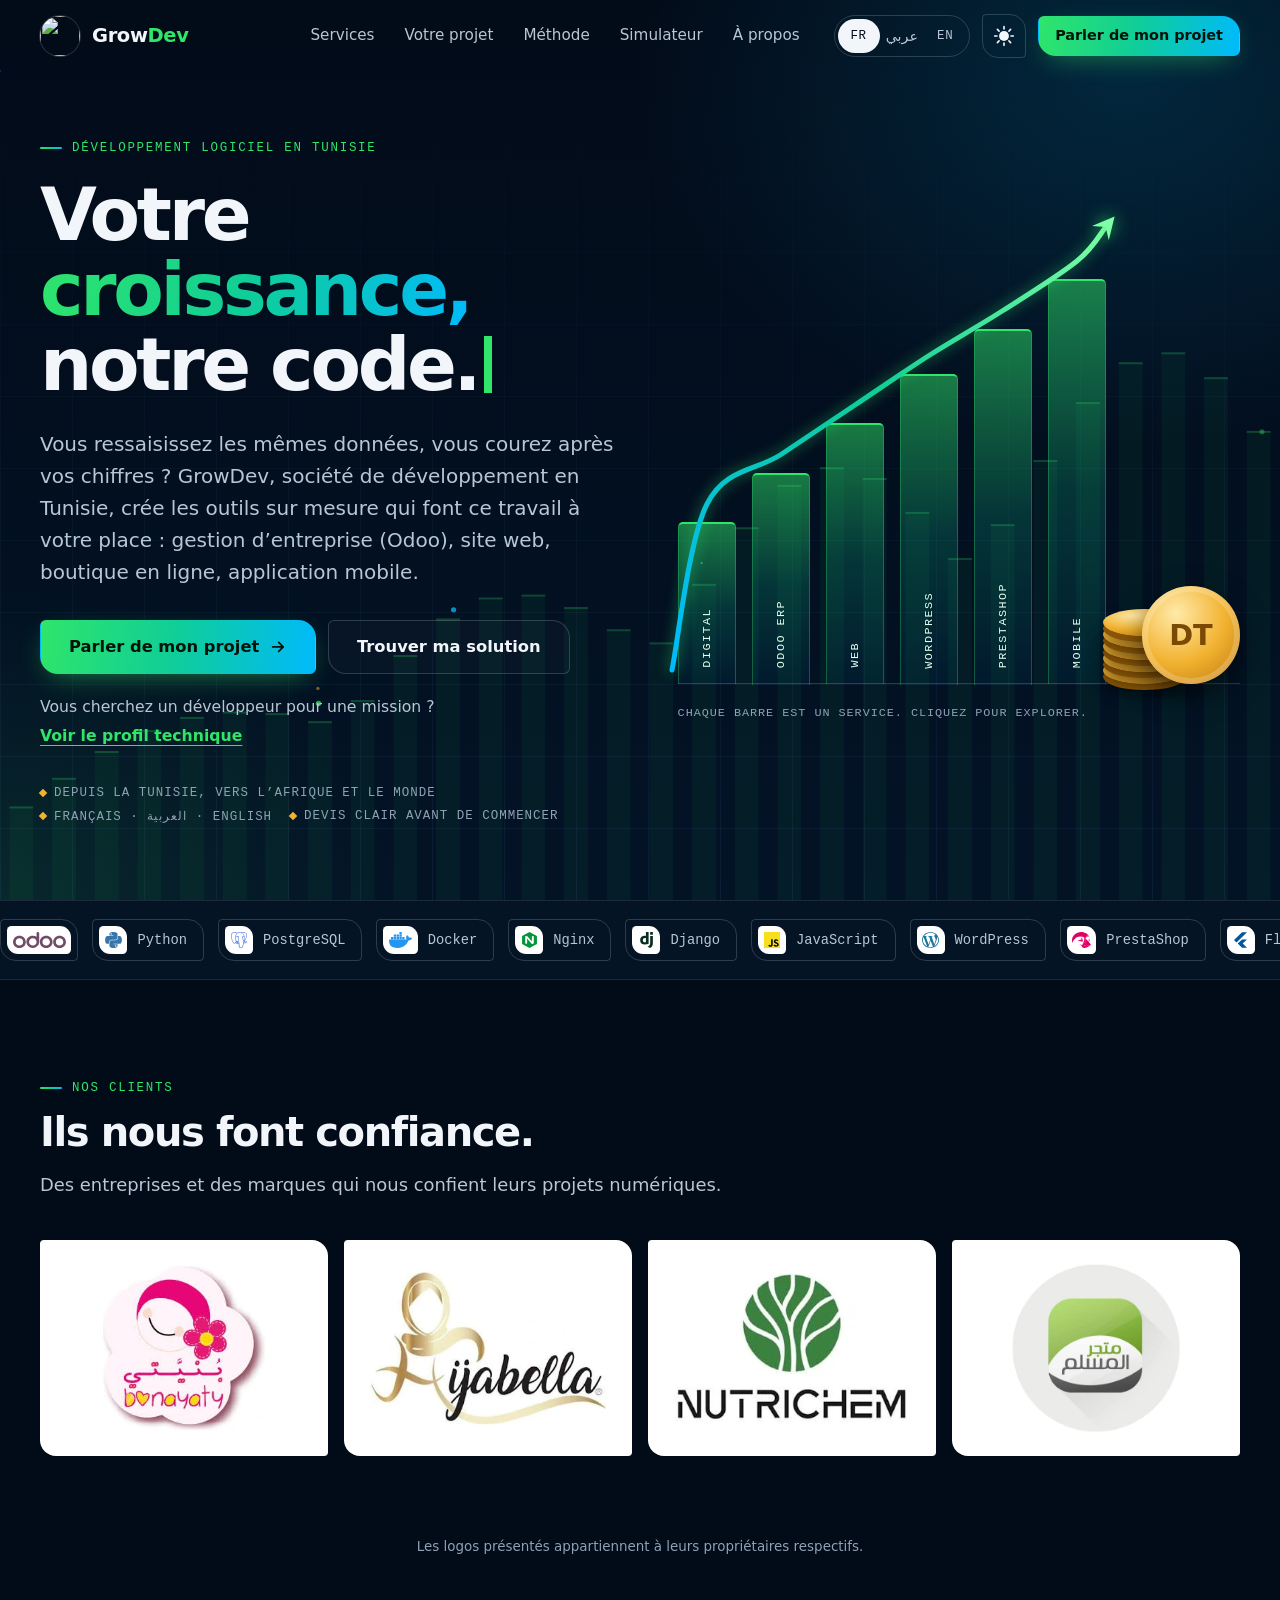
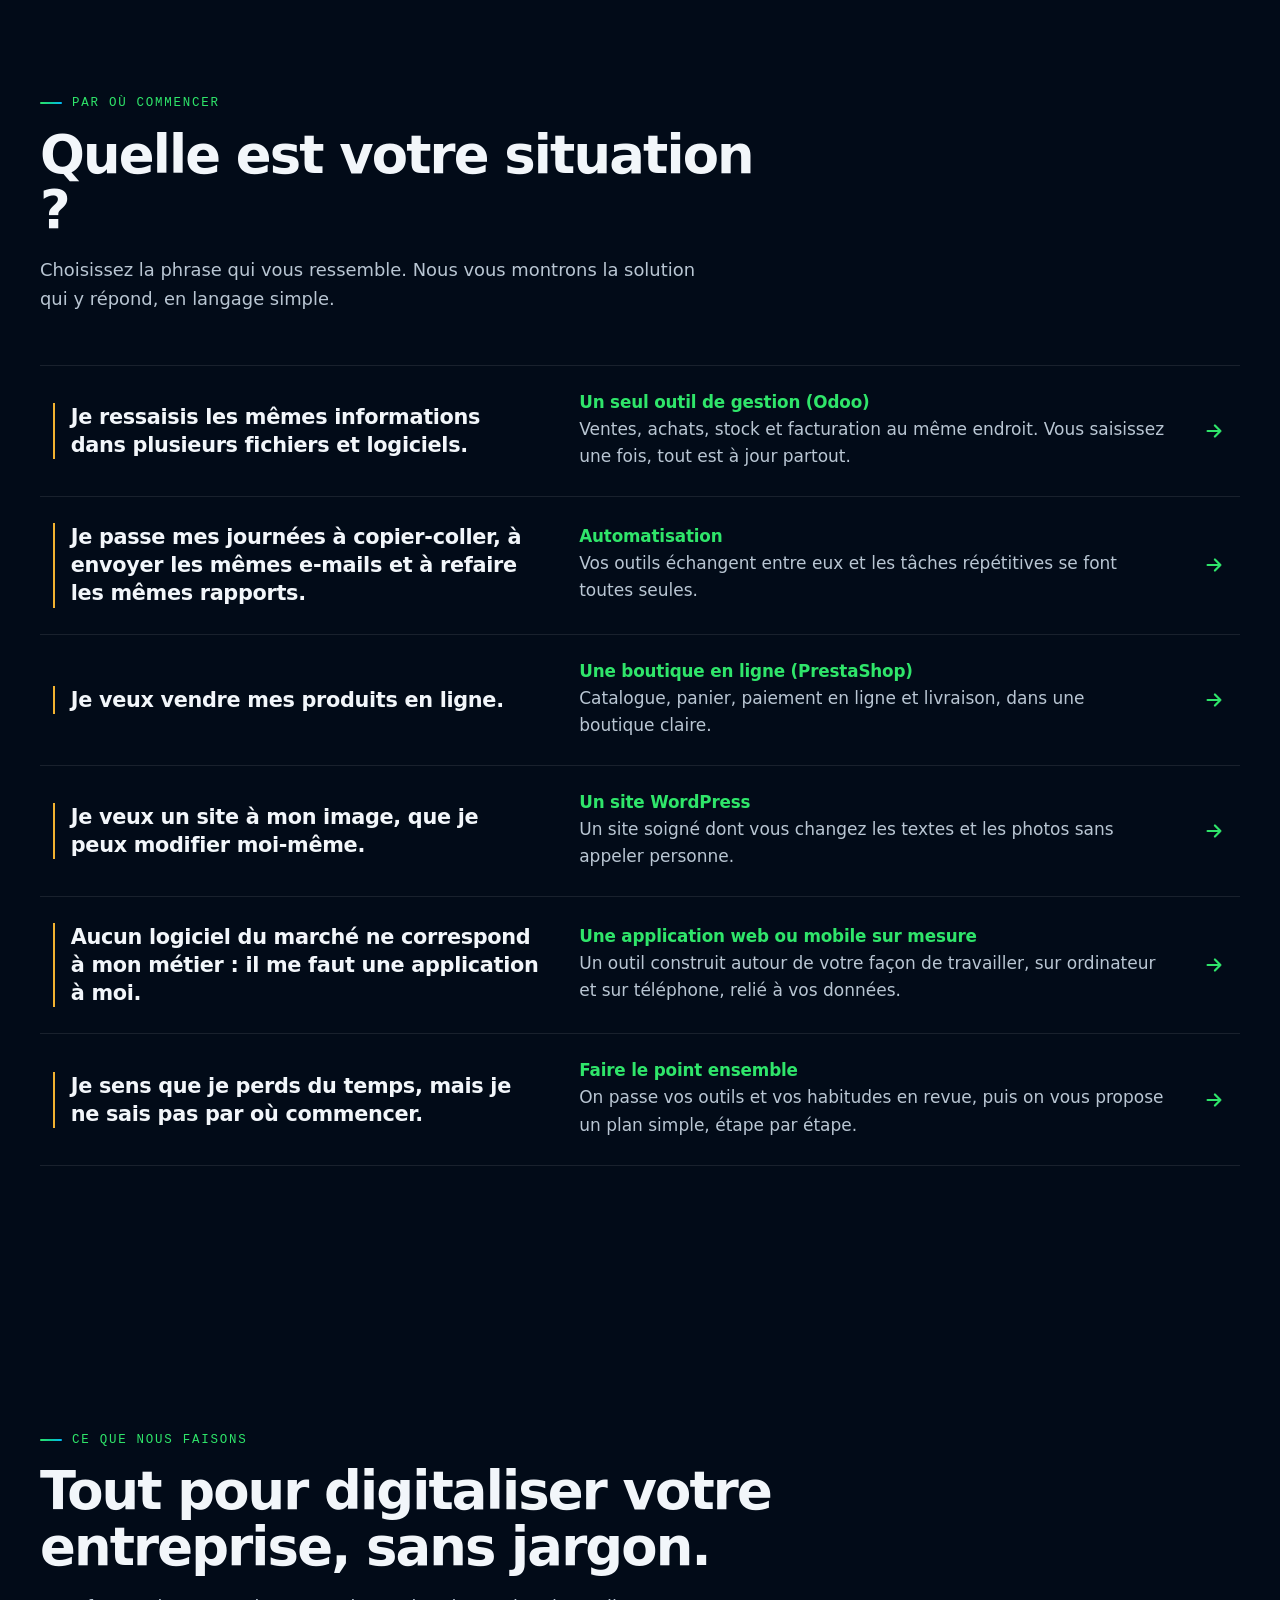
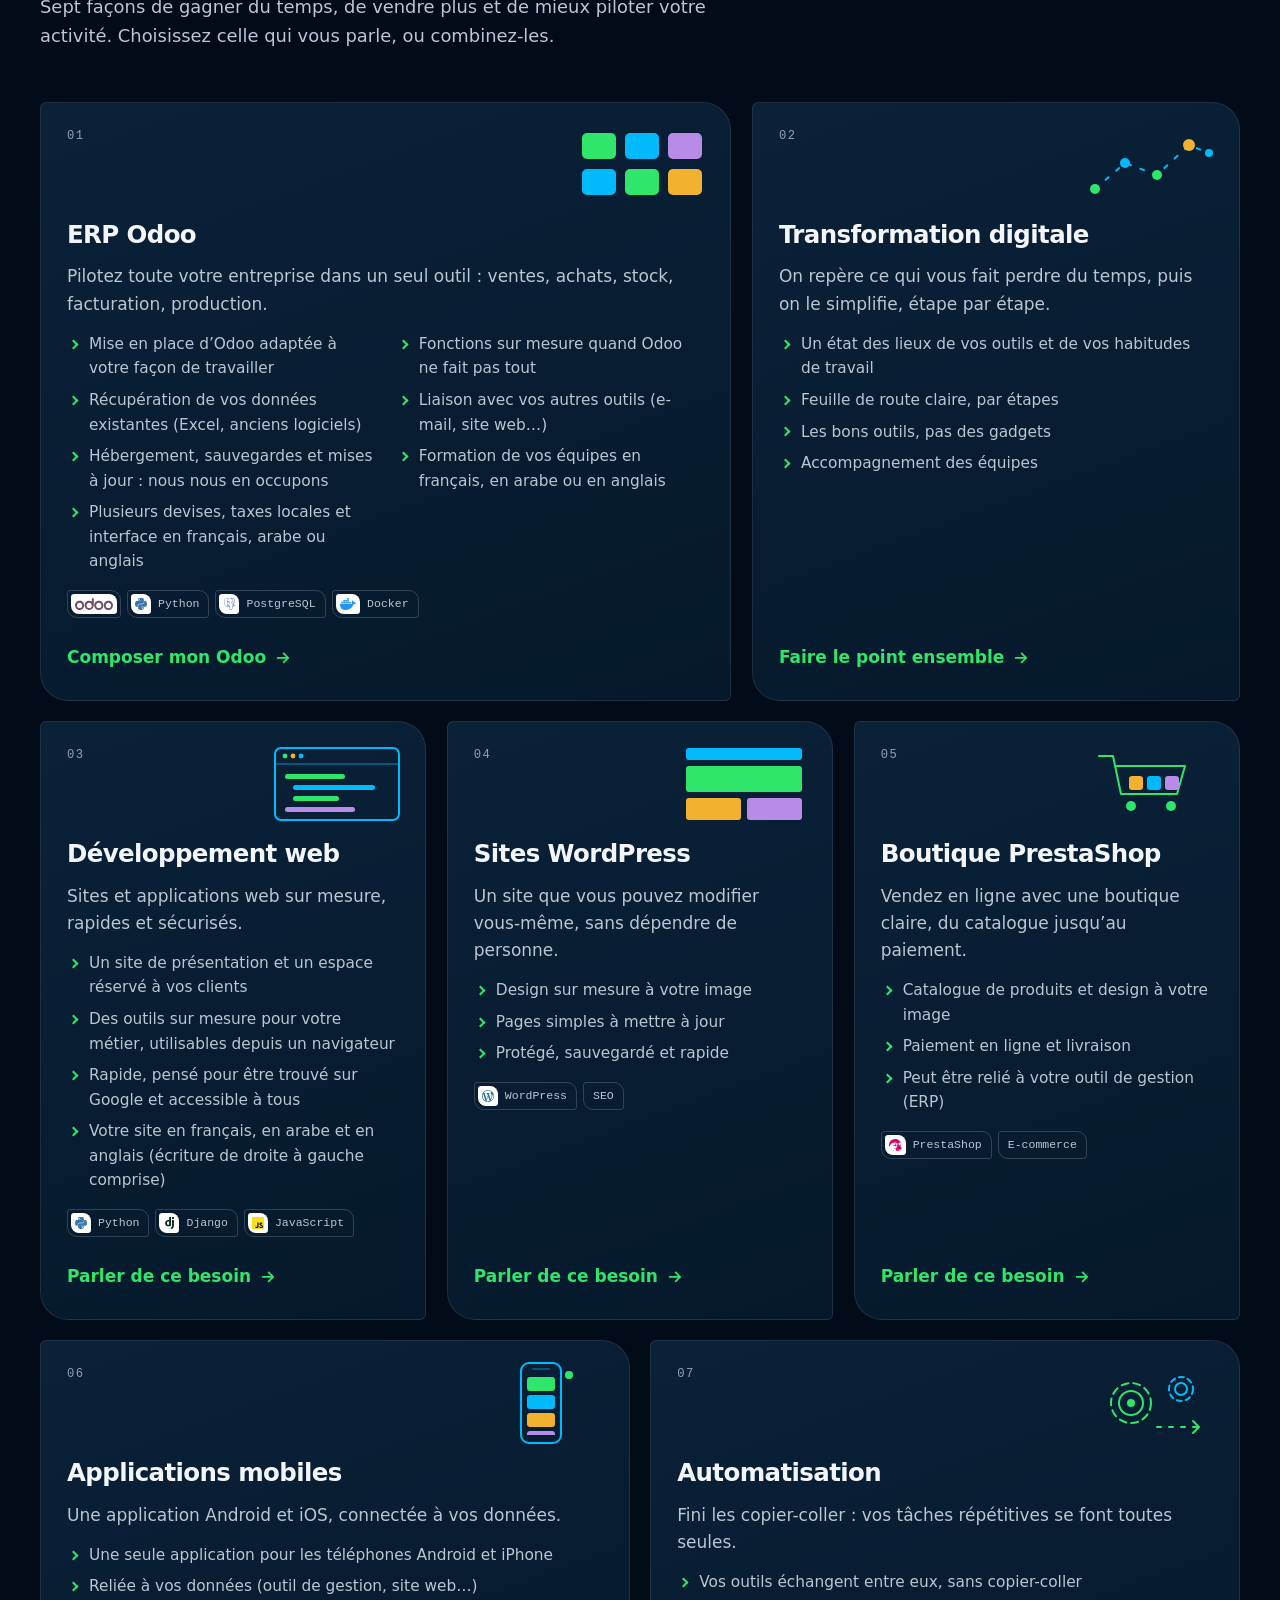
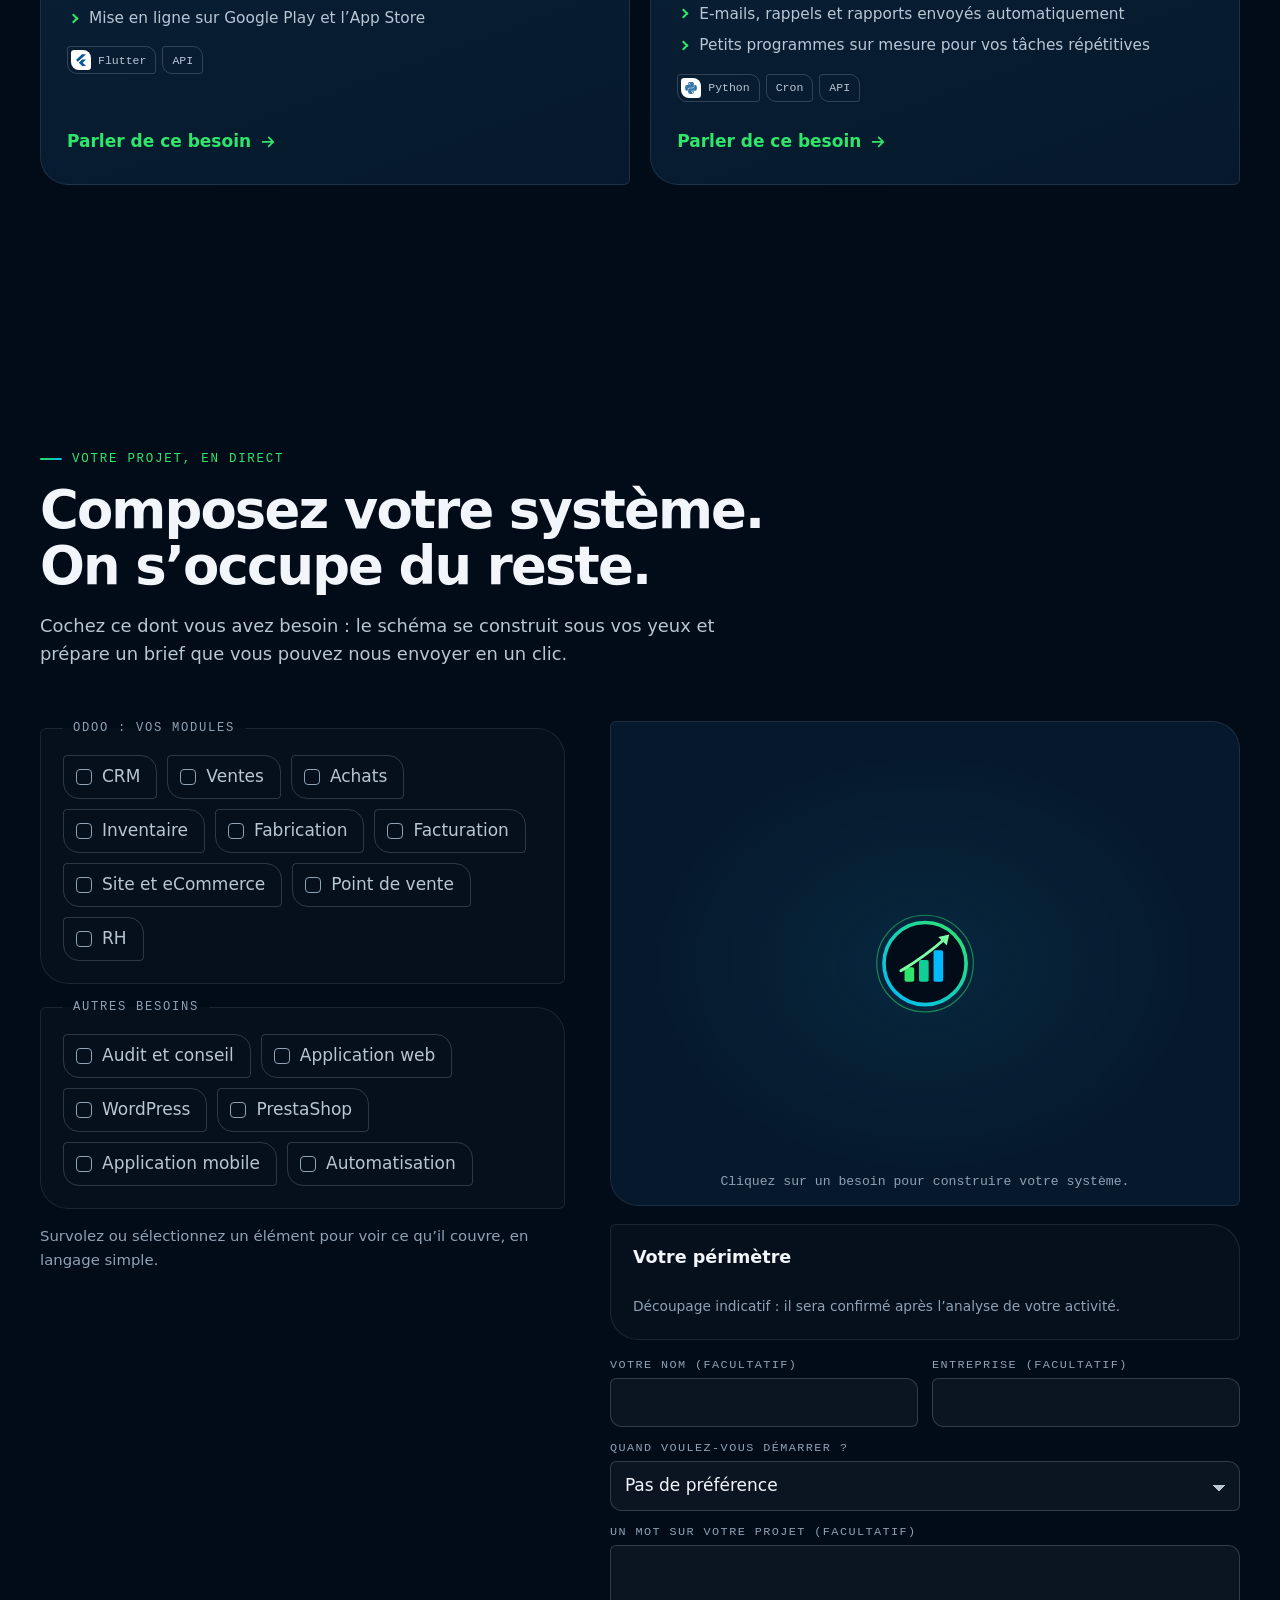
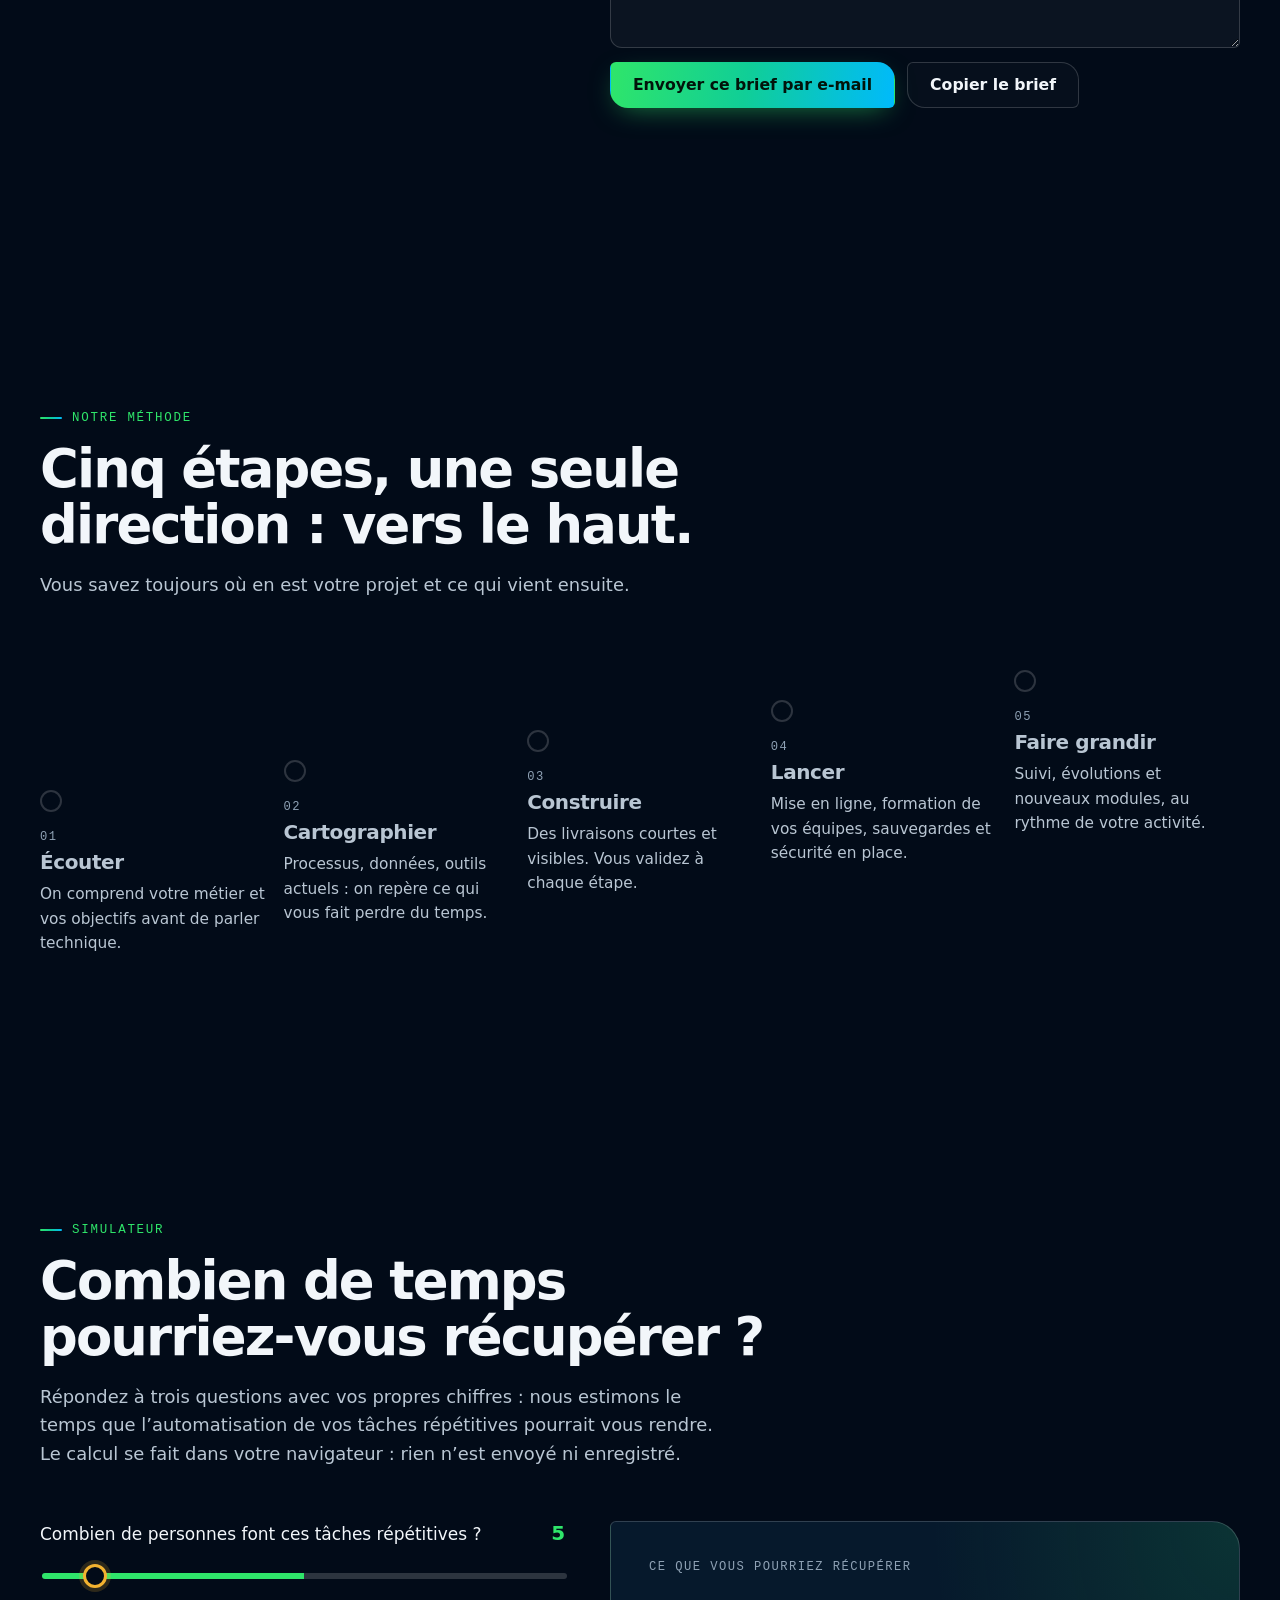
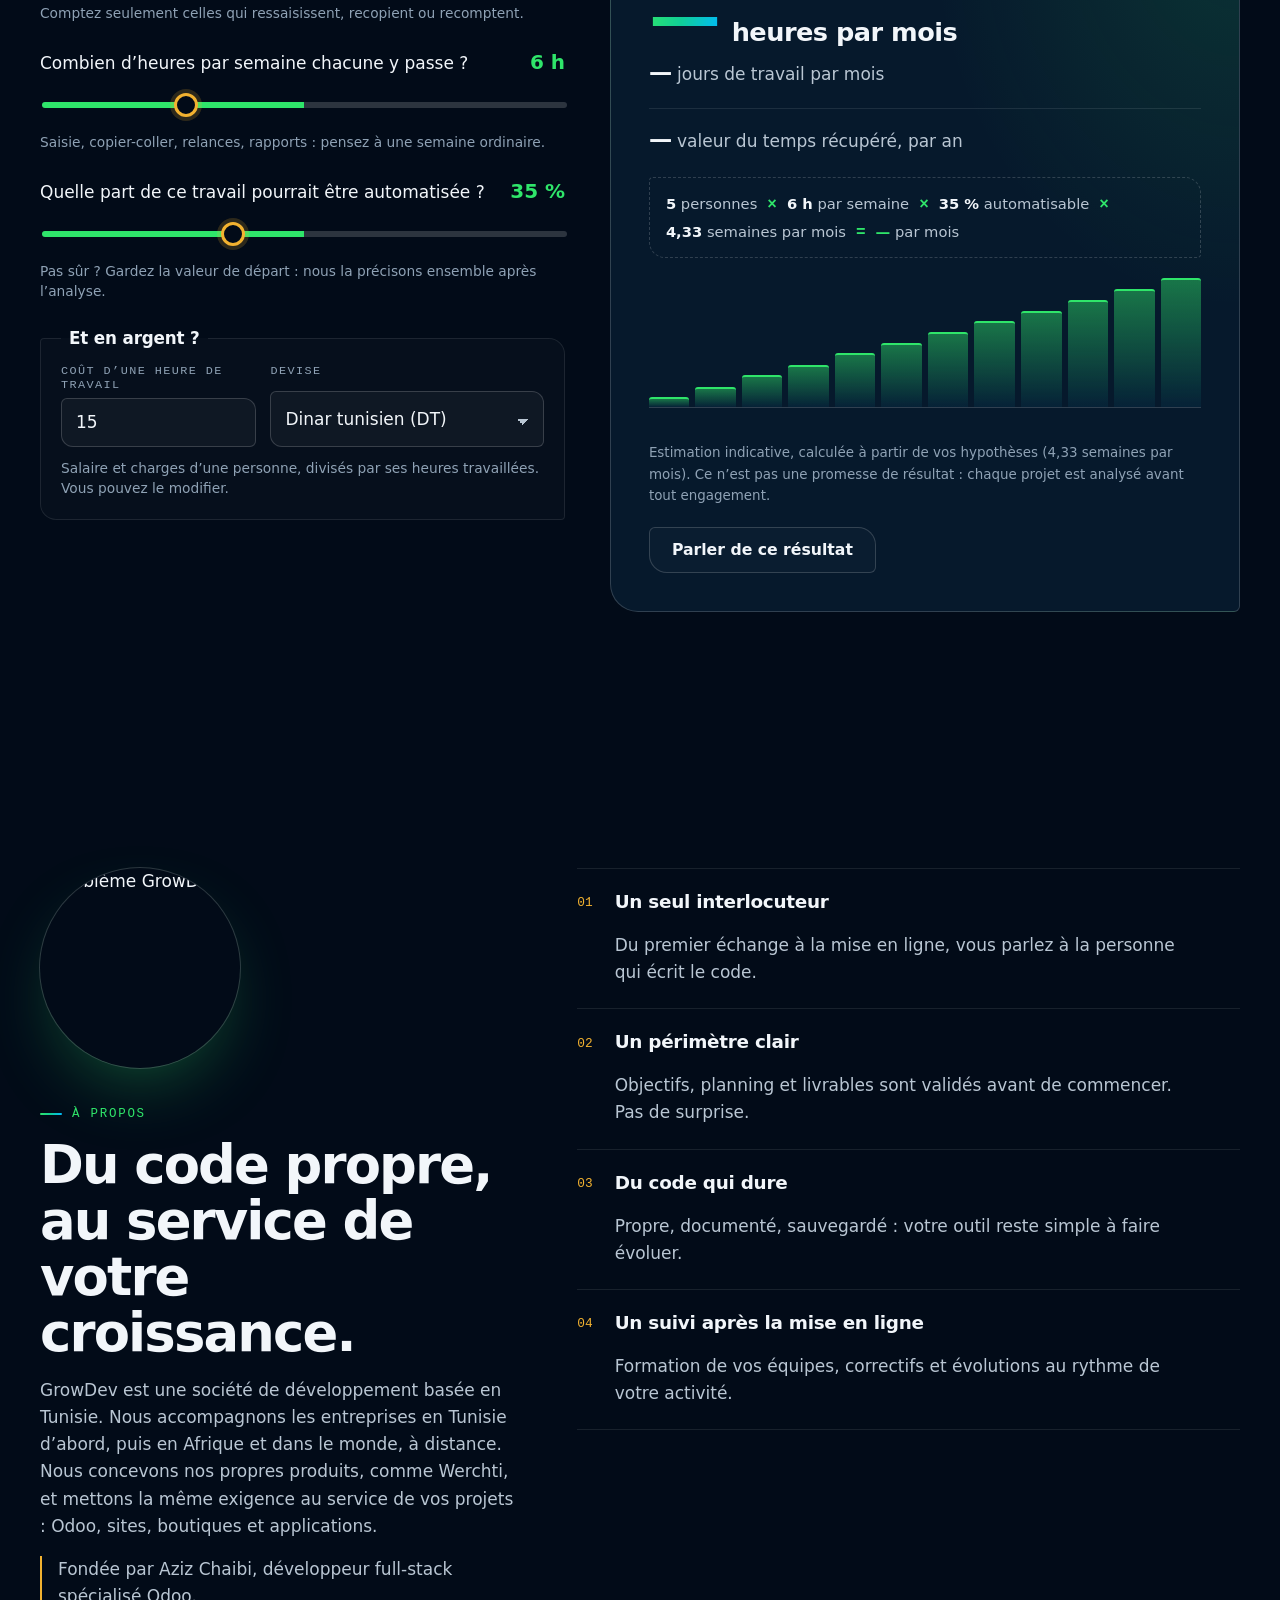
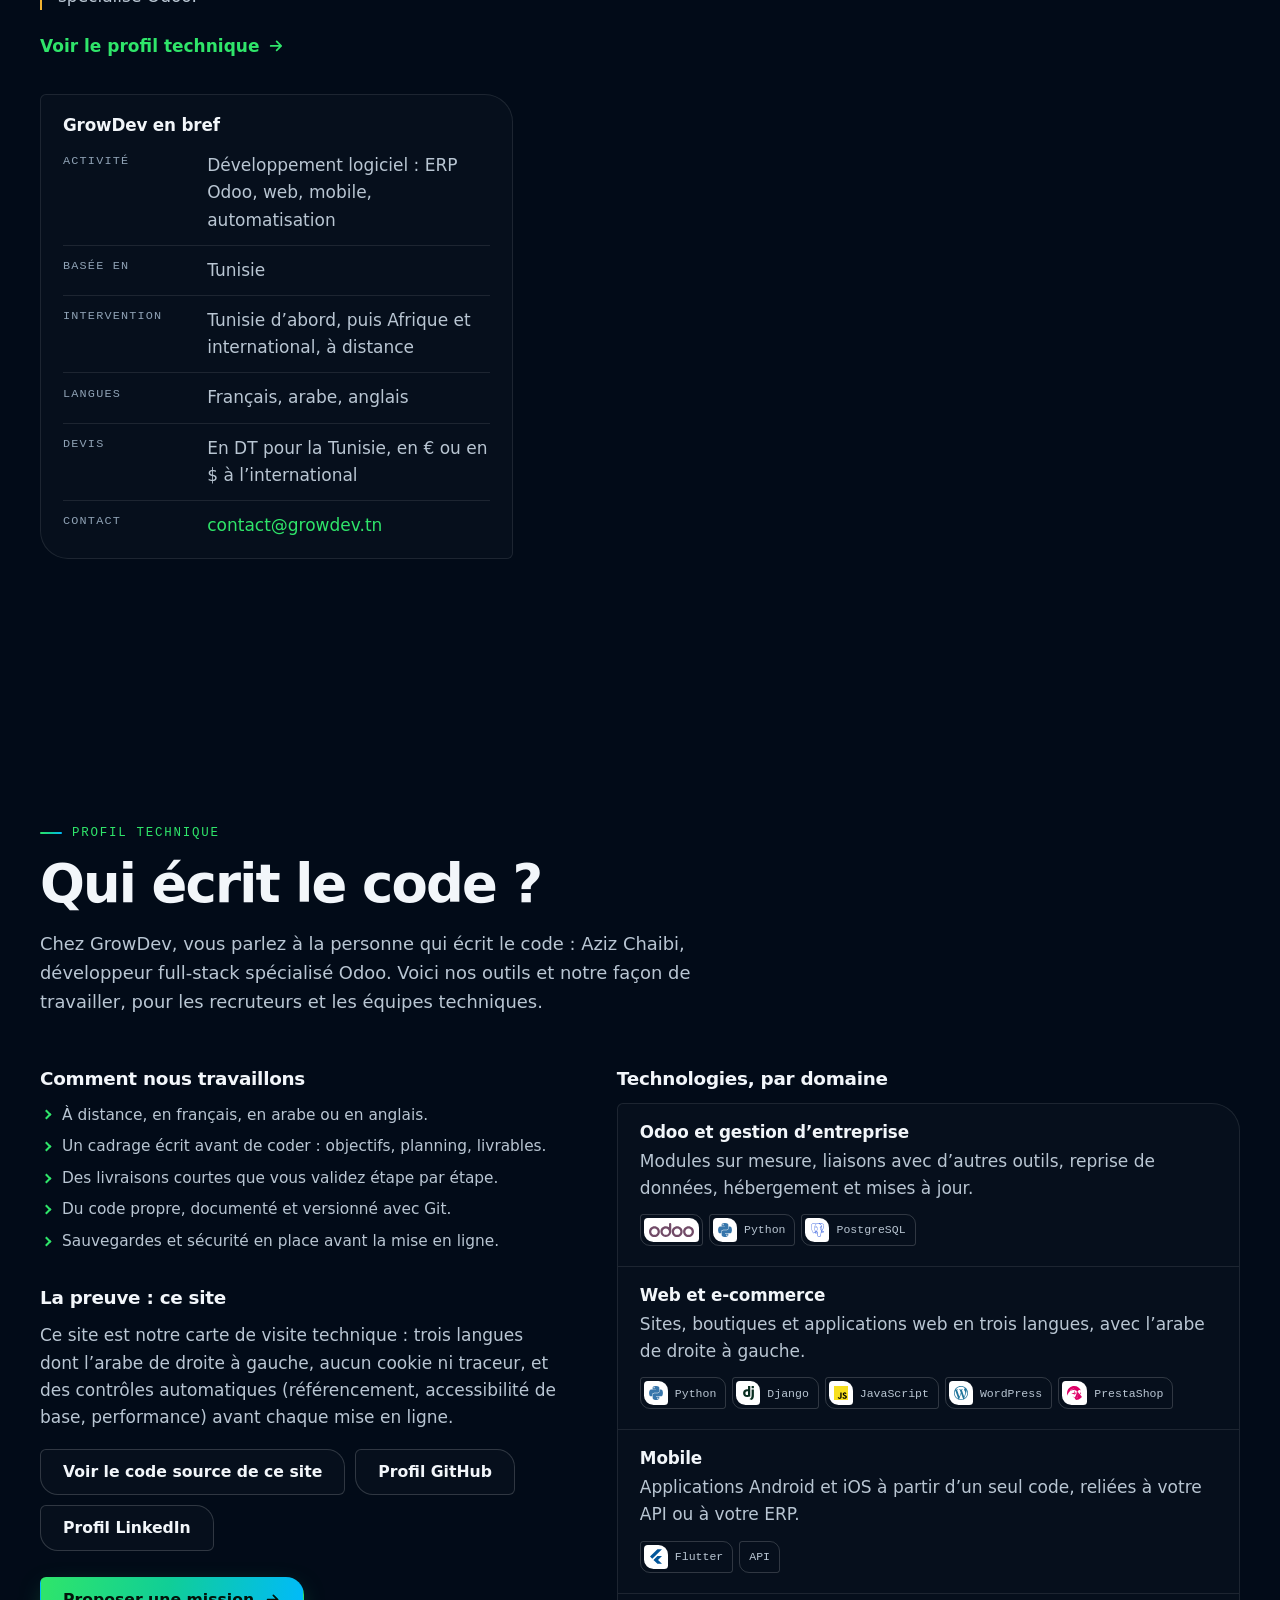
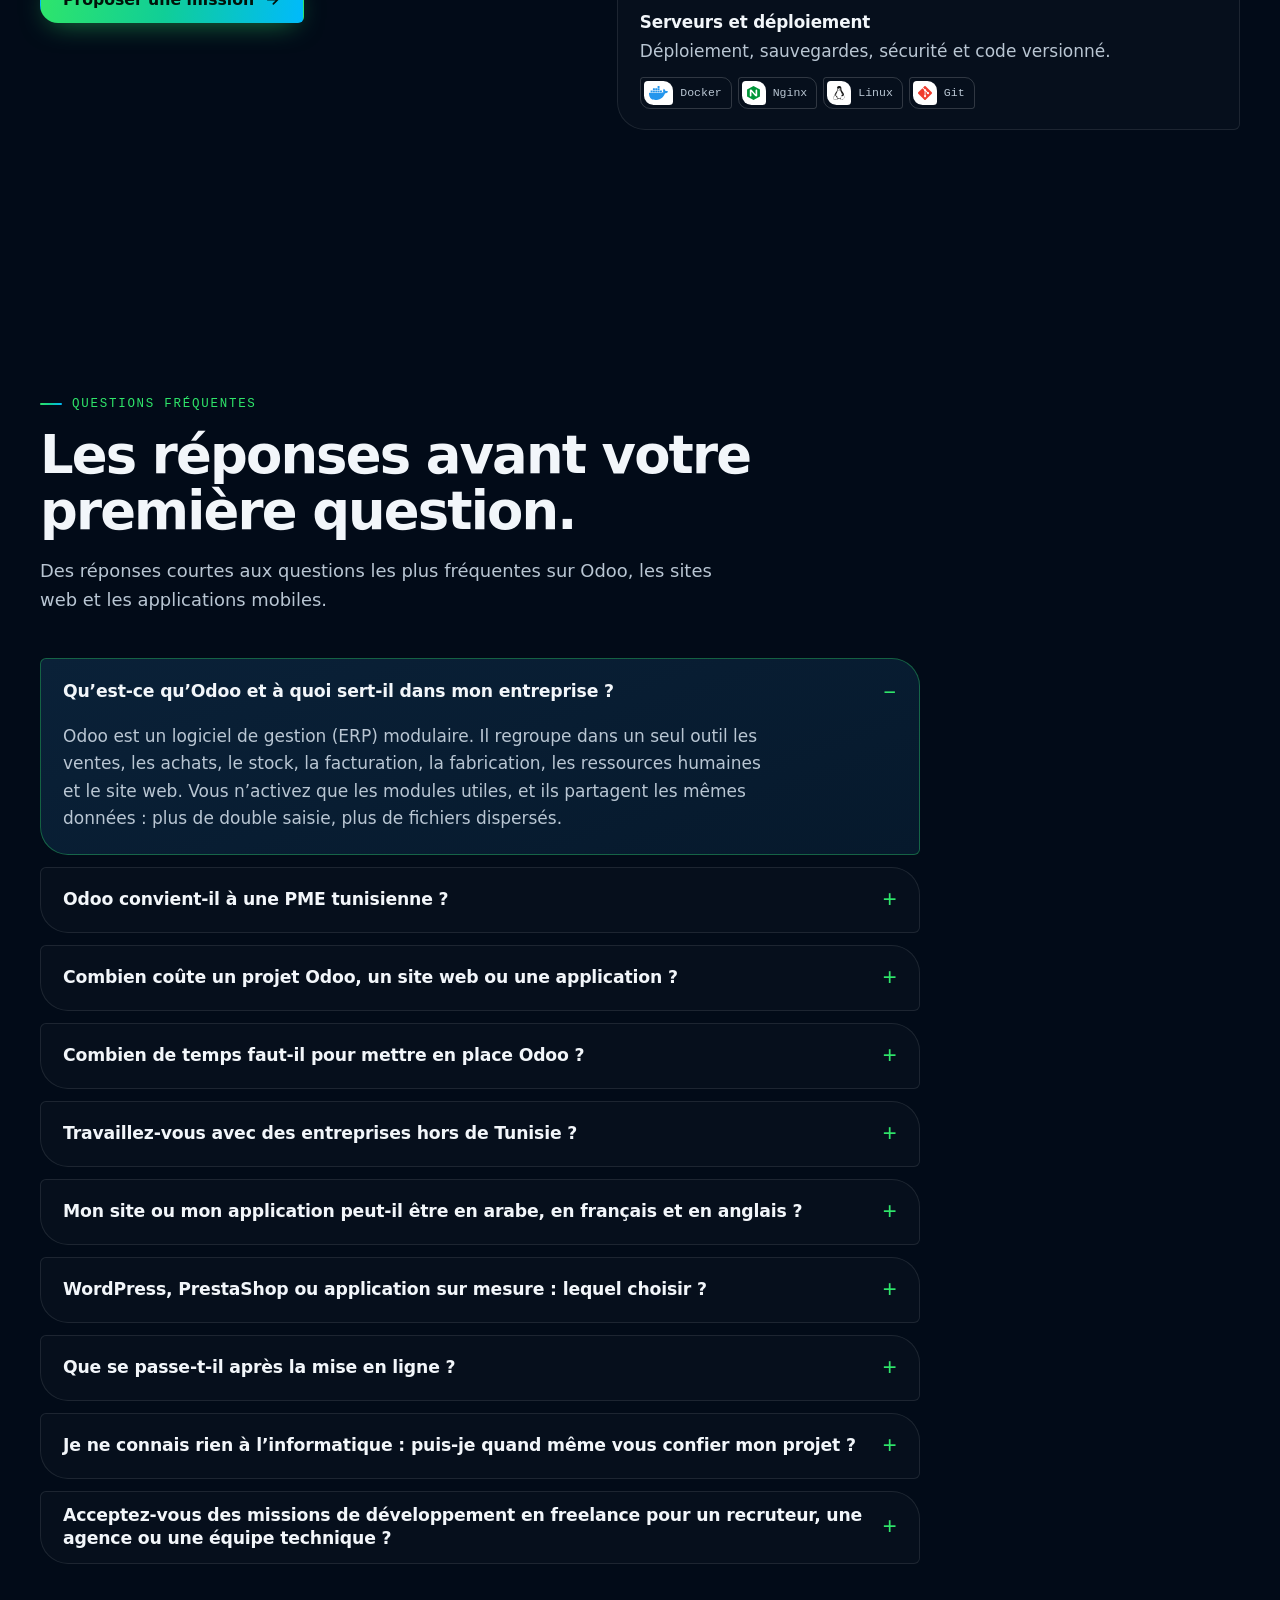
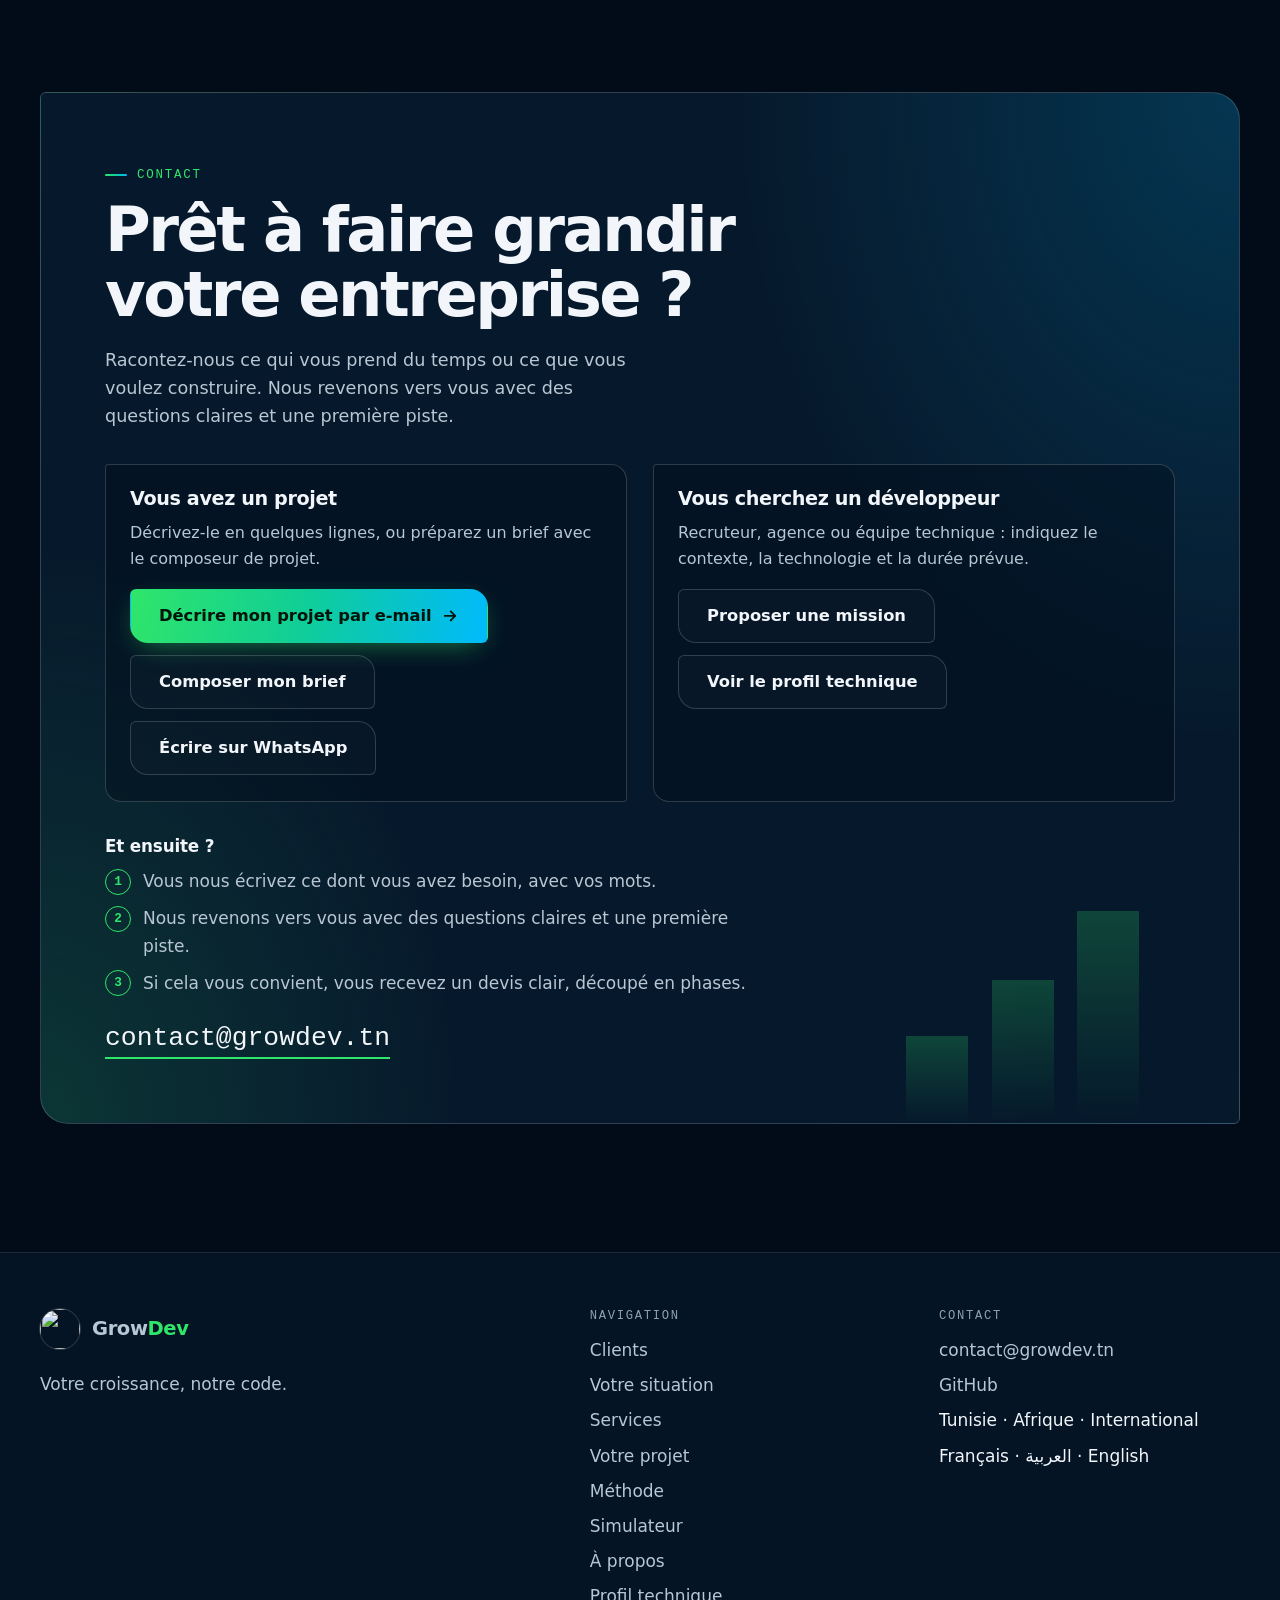
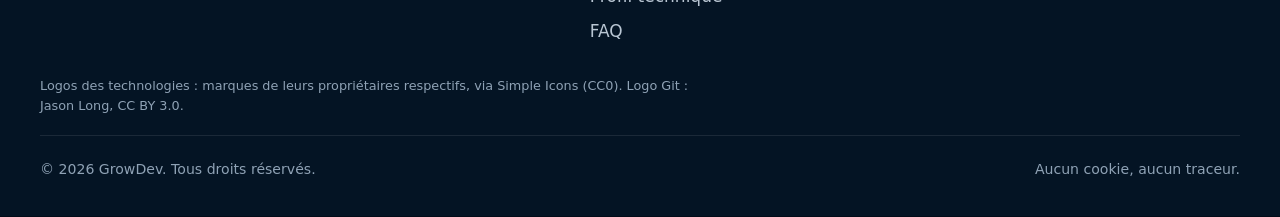
==== commit d5bd4804: "Visitors: situation guide, simulator explained, technical profile, technology logos, marketing plan" ====
--- a/site/index.html
+++ b/site/index.html
@@ -42,9 +42,9 @@
 <link rel="sitemap" type="application/xml" href="sitemap.xml">
 <link rel="preload" href="assets/fonts/sora-latin-wght.woff2" as="font" type="font/woff2" crossorigin>
 <link rel="preload" href="assets/fonts/ibm-plex-sans-latin-wght.woff2" as="font" type="font/woff2" crossorigin>
-<link rel="stylesheet" href="assets/css/styles.css?v=38b00c39">
+<link rel="stylesheet" href="assets/css/styles.css?v=1d4c85c2">
 <script src="assets/js/boot.js?v=3e97e78f"></script>
-<script type="application/ld+json">{"@context":"https://schema.org","@graph":[{"@type":["Organization","ProfessionalService"],"@id":"https://growdev.tn/#organization","name":"GrowDev","url":"https://growdev.tn/","logo":{"@type":"ImageObject","url":"https://growdev.tn/assets/img/icon-512.png","width":512,"height":512},"image":"https://growdev.tn/assets/img/og-fr.jpg","slogan":"Votre croissance, notre code.","description":"GrowDev est une société de développement basée en Tunisie. Elle conçoit des ERP Odoo, des sites WordPress, des boutiques PrestaShop, des applications web et mobiles et des automatisations pour les entreprises en Tunisie, en Afrique et dans le monde, en français, en arabe et en anglais.","email":"contact@growdev.tn","address":{"@type":"PostalAddress","addressCountry":"TN"},"areaServed":[{"@type":"Country","name":"Tunisia"},{"@type":"Continent","name":"Africa"},"Worldwide"],"knowsLanguage":["fr","ar","en"],"knowsAbout":["Odoo","ERP","Digital transformation","WordPress","PrestaShop","Flutter","Python","Django","Business automation"],"founder":{"@id":"https://growdev.tn/#founder"},"contactPoint":{"@type":"ContactPoint","contactType":"sales","email":"contact@growdev.tn","availableLanguage":["French","Arabic","English"],"areaServed":["TN","Africa","Worldwide"]},"hasOfferCatalog":{"@type":"OfferCatalog","name":"Services GrowDev","itemListElement":[{"@type":"Offer","itemOffered":{"@id":"https://growdev.tn/#service-odoo"}},{"@type":"Offer","itemOffered":{"@id":"https://growdev.tn/#service-digital"}},{"@type":"Offer","itemOffered":{"@id":"https://growdev.tn/#service-web"}},{"@type":"Offer","itemOffered":{"@id":"https://growdev.tn/#service-wordpress"}},{"@type":"Offer","itemOffered":{"@id":"https://growdev.tn/#service-prestashop"}},{"@type":"Offer","itemOffered":{"@id":"https://growdev.tn/#service-mobile"}},{"@type":"Offer","itemOffered":{"@id":"https://growdev.tn/#service-automation"}}]},"sameAs":["https://github.com/aziz-art"]},{"@type":"Person","@id":"https://growdev.tn/#founder","name":"Aziz Chaibi","jobTitle":"Développeur full-stack spécialisé Odoo","worksFor":{"@id":"https://growdev.tn/#organization"},"knowsLanguage":["fr","ar","en"]},{"@type":"WebSite","@id":"https://growdev.tn/#website","url":"https://growdev.tn/","name":"GrowDev","publisher":{"@id":"https://growdev.tn/#organization"},"inLanguage":["fr","ar","en"]},{"@type":"WebPage","@id":"https://growdev.tn/#webpage","url":"https://growdev.tn/","name":"GrowDev | Odoo, sites web et applications mobiles en Tunisie","description":"GrowDev, société de développement en Tunisie : ERP Odoo, sites web, boutiques en ligne, applications mobiles. Pour la Tunisie, l’Afrique et le monde.","inLanguage":"fr","isPartOf":{"@id":"https://growdev.tn/#website"},"about":{"@id":"https://growdev.tn/#organization"},"primaryImageOfPage":{"@type":"ImageObject","url":"https://growdev.tn/assets/img/og-fr.jpg","width":1200,"height":630},"dateModified":"2026-11-19"},{"@type":"Service","@id":"https://growdev.tn/#service-odoo","name":"ERP Odoo","description":"Pilotez toute votre entreprise dans un seul outil : ventes, achats, stock, facturation, production.","provider":{"@id":"https://growdev.tn/#organization"},"areaServed":[{"@type":"Country","name":"Tunisia"},{"@type":"Continent","name":"Africa"},"Worldwide"],"url":"https://growdev.tn/#svc-odoo"},{"@type":"Service","@id":"https://growdev.tn/#service-digital","name":"Transformation digitale","description":"On repère ce qui vous fait perdre du temps, puis on le simplifie, étape par étape.","provider":{"@id":"https://growdev.tn/#organization"},"areaServed":[{"@type":"Country","name":"Tunisia"},{"@type":"Continent","name":"Africa"},"Worldwide"],"url":"https://growdev.tn/#svc-digital"},{"@type":"Service","@id":"https://growdev.tn/#service-web","name":"Développement web","description":"Sites et applications web sur mesure, rapides et sécurisés.","provider":{"@id":"https://growdev.tn/#organization"},"areaServed":[{"@type":"Country","name":"Tunisia"},{"@type":"Continent","name":"Africa"},"Worldwide"],"url":"https://growdev.tn/#svc-web"},{"@type":"Service","@id":"https://growdev.tn/#service-wordpress","name":"Sites WordPress","description":"Un site que vous pouvez modifier vous-même, sans dépendre de personne.","provider":{"@id":"https://growdev.tn/#organization"},"areaServed":[{"@type":"Country","name":"Tunisia"},{"@type":"Continent","name":"Africa"},"Worldwide"],"url":"https://growdev.tn/#svc-wp"},{"@type":"Service","@id":"https://growdev.tn/#service-prestashop","name":"Boutique PrestaShop","description":"Vendez en ligne avec une boutique claire, du catalogue jusqu’au paiement.","provider":{"@id":"https://growdev.tn/#organization"},"areaServed":[{"@type":"Country","name":"Tunisia"},{"@type":"Continent","name":"Africa"},"Worldwide"],"url":"https://growdev.tn/#svc-shop"},{"@type":"Service","@id":"https://growdev.tn/#service-mobile","name":"Applications mobiles","description":"Une application Android et iOS, connectée à vos données.","provider":{"@id":"https://growdev.tn/#organization"},"areaServed":[{"@type":"Country","name":"Tunisia"},{"@type":"Continent","name":"Africa"},"Worldwide"],"url":"https://growdev.tn/#svc-mobile"},{"@type":"Service","@id":"https://growdev.tn/#service-automation","name":"Automatisation","description":"Fini les copier-coller : vos tâches répétitives se font toutes seules.","provider":{"@id":"https://growdev.tn/#organization"},"areaServed":[{"@type":"Country","name":"Tunisia"},{"@type":"Continent","name":"Africa"},"Worldwide"],"url":"https://growdev.tn/#svc-auto"},{"@type":"FAQPage","@id":"https://growdev.tn/#faq","url":"https://growdev.tn/#faq","inLanguage":"fr","isPartOf":{"@id":"https://growdev.tn/#webpage"},"mainEntity":[{"@type":"Question","name":"Qu’est-ce qu’Odoo et à quoi sert-il dans mon entreprise ?","acceptedAnswer":{"@type":"Answer","text":"Odoo est un logiciel de gestion (ERP) modulaire. Il regroupe dans un seul outil les ventes, les achats, le stock, la facturation, la fabrication, les ressources humaines et le site web. Vous n’activez que les modules utiles, et ils partagent les mêmes données : plus de double saisie, plus de fichiers dispersés."}},{"@type":"Question","name":"Odoo convient-il à une PME tunisienne ?","acceptedAnswer":{"@type":"Answer","text":"Oui, dès que vos ventes, votre stock ou votre facturation sont dispersés entre des fichiers et des outils séparés. Odoo se met en place par étapes, gère plusieurs devises et plusieurs taxes, et son interface existe en arabe, en français et en anglais. Nous commençons par analyser votre activité pour confirmer que c’est le bon choix."}},{"@type":"Question","name":"Combien coûte un projet Odoo, un site web ou une application ?","acceptedAnswer":{"@type":"Answer","text":"Le prix dépend du périmètre : nombre de modules, volume de données à reprendre, développements sur mesure et formation. Nous ne publions pas de tarif fixe. Après un premier échange, nous vous remettons un devis clair, découpé en phases : en dinars tunisiens (DT) pour la Tunisie, en euros ou en dollars à l’international."}},{"@type":"Question","name":"Combien de temps faut-il pour mettre en place Odoo ?","acceptedAnswer":{"@type":"Answer","text":"Cela dépend du nombre de modules. À titre indicatif, un périmètre simple (par exemple CRM, ventes et facturation) peut être prêt en quelques semaines, alors qu’un projet complet avec reprise de données et développements spécifiques s’étale sur plusieurs mois. Nous livrons par étapes courtes, pour que vous utilisiez rapidement les premiers modules."}},{"@type":"Question","name":"Travaillez-vous avec des entreprises hors de Tunisie ?","acceptedAnswer":{"@type":"Answer","text":"Oui. Nous accompagnons d’abord les entreprises tunisiennes, puis celles d’Afrique et du reste du monde, à distance. Nous échangeons en français, en arabe et en anglais, et nous organisons les réunions en visioconférence selon votre fuseau horaire."}},{"@type":"Question","name":"Mon site ou mon application peut-il être en arabe, en français et en anglais ?","acceptedAnswer":{"@type":"Answer","text":"Oui. Nous créons des sites, des boutiques et des applications multilingues, avec l’écriture de droite à gauche pour l’arabe, plusieurs devises et des contenus faciles à traduire. Odoo, WordPress et PrestaShop gèrent plusieurs langues, avec des extensions dédiées si besoin."}},{"@type":"Question","name":"WordPress, PrestaShop ou application sur mesure : lequel choisir ?","acceptedAnswer":{"@type":"Answer","text":"WordPress convient aux sites vitrines et aux blogs que vous modifiez vous-même. PrestaShop est conçu pour vendre en ligne, avec catalogue, panier et paiement. Une application sur mesure, web ou mobile, se justifie quand vos processus sont spécifiques et que les outils existants ne suffisent pas. Nous vous conseillons après avoir compris votre besoin."}},{"@type":"Question","name":"Que se passe-t-il après la mise en ligne ?","acceptedAnswer":{"@type":"Answer","text":"Nous formons vos équipes, mettons en place les sauvegardes et la sécurité, puis assurons le suivi : corrections, mises à jour et nouvelles fonctionnalités, au rythme de votre activité. Vous gardez le même interlocuteur du début à la fin."}}]}]}</script>
+<script type="application/ld+json">{"@context":"https://schema.org","@graph":[{"@type":["Organization","ProfessionalService"],"@id":"https://growdev.tn/#organization","name":"GrowDev","url":"https://growdev.tn/","logo":{"@type":"ImageObject","url":"https://growdev.tn/assets/img/icon-512.png","width":512,"height":512},"image":"https://growdev.tn/assets/img/og-fr.jpg","slogan":"Votre croissance, notre code.","description":"GrowDev est une société de développement basée en Tunisie. Elle conçoit des ERP Odoo, des sites WordPress, des boutiques PrestaShop, des applications web et mobiles et des automatisations pour les entreprises en Tunisie, en Afrique et dans le monde, en français, en arabe et en anglais.","email":"contact@growdev.tn","address":{"@type":"PostalAddress","addressCountry":"TN"},"areaServed":[{"@type":"Country","name":"Tunisia"},{"@type":"Continent","name":"Africa"},"Worldwide"],"knowsLanguage":["fr","ar","en"],"knowsAbout":["Odoo","ERP","Digital transformation","WordPress","PrestaShop","Flutter","Python","Django","Business automation"],"founder":{"@id":"https://growdev.tn/#founder"},"contactPoint":{"@type":"ContactPoint","contactType":"sales","email":"contact@growdev.tn","availableLanguage":["French","Arabic","English"],"areaServed":["TN","Africa","Worldwide"]},"hasOfferCatalog":{"@type":"OfferCatalog","name":"Services GrowDev","itemListElement":[{"@type":"Offer","itemOffered":{"@id":"https://growdev.tn/#service-odoo"}},{"@type":"Offer","itemOffered":{"@id":"https://growdev.tn/#service-digital"}},{"@type":"Offer","itemOffered":{"@id":"https://growdev.tn/#service-web"}},{"@type":"Offer","itemOffered":{"@id":"https://growdev.tn/#service-wordpress"}},{"@type":"Offer","itemOffered":{"@id":"https://growdev.tn/#service-prestashop"}},{"@type":"Offer","itemOffered":{"@id":"https://growdev.tn/#service-mobile"}},{"@type":"Offer","itemOffered":{"@id":"https://growdev.tn/#service-automation"}}]},"sameAs":["https://github.com/growdev-tn"]},{"@type":"Person","@id":"https://growdev.tn/#founder","name":"Aziz Chaibi","jobTitle":"Développeur full-stack spécialisé Odoo","url":"https://growdev.tn/#developpeur","worksFor":{"@id":"https://growdev.tn/#organization"},"knowsLanguage":["fr","ar","en"],"knowsAbout":["Odoo","Python","Django","PostgreSQL","Docker","Nginx","Linux","Git","JavaScript","WordPress","PrestaShop","Flutter"],"sameAs":["https://github.com/aziz-art","https://www.linkedin.com/in/chaibi-mohamed-aziz/"]},{"@type":"WebSite","@id":"https://growdev.tn/#website","url":"https://growdev.tn/","name":"GrowDev","publisher":{"@id":"https://growdev.tn/#organization"},"inLanguage":["fr","ar","en"]},{"@type":"WebPage","@id":"https://growdev.tn/#webpage","url":"https://growdev.tn/","name":"GrowDev | Odoo, sites web et applications mobiles en Tunisie","description":"GrowDev, société de développement en Tunisie : ERP Odoo, sites web, boutiques en ligne, applications mobiles. Pour la Tunisie, l’Afrique et le monde.","inLanguage":"fr","isPartOf":{"@id":"https://growdev.tn/#website"},"about":{"@id":"https://growdev.tn/#organization"},"primaryImageOfPage":{"@type":"ImageObject","url":"https://growdev.tn/assets/img/og-fr.jpg","width":1200,"height":630},"dateModified":"2026-11-24"},{"@type":"Service","@id":"https://growdev.tn/#service-odoo","name":"ERP Odoo","description":"Pilotez toute votre entreprise dans un seul outil : ventes, achats, stock, facturation, production.","provider":{"@id":"https://growdev.tn/#organization"},"areaServed":[{"@type":"Country","name":"Tunisia"},{"@type":"Continent","name":"Africa"},"Worldwide"],"url":"https://growdev.tn/#svc-odoo"},{"@type":"Service","@id":"https://growdev.tn/#service-digital","name":"Transformation digitale","description":"On repère ce qui vous fait perdre du temps, puis on le simplifie, étape par étape.","provider":{"@id":"https://growdev.tn/#organization"},"areaServed":[{"@type":"Country","name":"Tunisia"},{"@type":"Continent","name":"Africa"},"Worldwide"],"url":"https://growdev.tn/#svc-digital"},{"@type":"Service","@id":"https://growdev.tn/#service-web","name":"Développement web","description":"Sites et applications web sur mesure, rapides et sécurisés.","provider":{"@id":"https://growdev.tn/#organization"},"areaServed":[{"@type":"Country","name":"Tunisia"},{"@type":"Continent","name":"Africa"},"Worldwide"],"url":"https://growdev.tn/#svc-web"},{"@type":"Service","@id":"https://growdev.tn/#service-wordpress","name":"Sites WordPress","description":"Un site que vous pouvez modifier vous-même, sans dépendre de personne.","provider":{"@id":"https://growdev.tn/#organization"},"areaServed":[{"@type":"Country","name":"Tunisia"},{"@type":"Continent","name":"Africa"},"Worldwide"],"url":"https://growdev.tn/#svc-wp"},{"@type":"Service","@id":"https://growdev.tn/#service-prestashop","name":"Boutique PrestaShop","description":"Vendez en ligne avec une boutique claire, du catalogue jusqu’au paiement.","provider":{"@id":"https://growdev.tn/#organization"},"areaServed":[{"@type":"Country","name":"Tunisia"},{"@type":"Continent","name":"Africa"},"Worldwide"],"url":"https://growdev.tn/#svc-shop"},{"@type":"Service","@id":"https://growdev.tn/#service-mobile","name":"Applications mobiles","description":"Une application Android et iOS, connectée à vos données.","provider":{"@id":"https://growdev.tn/#organization"},"areaServed":[{"@type":"Country","name":"Tunisia"},{"@type":"Continent","name":"Africa"},"Worldwide"],"url":"https://growdev.tn/#svc-mobile"},{"@type":"Service","@id":"https://growdev.tn/#service-automation","name":"Automatisation","description":"Fini les copier-coller : vos tâches répétitives se font toutes seules.","provider":{"@id":"https://growdev.tn/#organization"},"areaServed":[{"@type":"Country","name":"Tunisia"},{"@type":"Continent","name":"Africa"},"Worldwide"],"url":"https://growdev.tn/#svc-auto"},{"@type":"FAQPage","@id":"https://growdev.tn/#faq","url":"https://growdev.tn/#faq","inLanguage":"fr","isPartOf":{"@id":"https://growdev.tn/#webpage"},"mainEntity":[{"@type":"Question","name":"Qu’est-ce qu’Odoo et à quoi sert-il dans mon entreprise ?","acceptedAnswer":{"@type":"Answer","text":"Odoo est un logiciel de gestion (ERP) modulaire. Il regroupe dans un seul outil les ventes, les achats, le stock, la facturation, la fabrication, les ressources humaines et le site web. Vous n’activez que les modules utiles, et ils partagent les mêmes données : plus de double saisie, plus de fichiers dispersés."}},{"@type":"Question","name":"Odoo convient-il à une PME tunisienne ?","acceptedAnswer":{"@type":"Answer","text":"Oui, dès que vos ventes, votre stock ou votre facturation sont dispersés entre des fichiers et des outils séparés. Odoo se met en place par étapes, gère plusieurs devises et plusieurs taxes, et son interface existe en arabe, en français et en anglais. Nous commençons par analyser votre activité pour confirmer que c’est le bon choix."}},{"@type":"Question","name":"Combien coûte un projet Odoo, un site web ou une application ?","acceptedAnswer":{"@type":"Answer","text":"Le prix dépend du périmètre : nombre de modules, volume de données à reprendre, développements sur mesure et formation. Nous ne publions pas de tarif fixe. Après un premier échange, nous vous remettons un devis clair, découpé en phases : en dinars tunisiens (DT) pour la Tunisie, en euros ou en dollars à l’international."}},{"@type":"Question","name":"Combien de temps faut-il pour mettre en place Odoo ?","acceptedAnswer":{"@type":"Answer","text":"Cela dépend du nombre de modules. À titre indicatif, un périmètre simple (par exemple CRM, ventes et facturation) peut être prêt en quelques semaines, alors qu’un projet complet avec reprise de données et développements spécifiques s’étale sur plusieurs mois. Nous livrons par étapes courtes, pour que vous utilisiez rapidement les premiers modules."}},{"@type":"Question","name":"Travaillez-vous avec des entreprises hors de Tunisie ?","acceptedAnswer":{"@type":"Answer","text":"Oui. Nous accompagnons d’abord les entreprises tunisiennes, puis celles d’Afrique et du reste du monde, à distance. Nous échangeons en français, en arabe et en anglais, et nous organisons les réunions en visioconférence selon votre fuseau horaire."}},{"@type":"Question","name":"Mon site ou mon application peut-il être en arabe, en français et en anglais ?","acceptedAnswer":{"@type":"Answer","text":"Oui. Nous créons des sites, des boutiques et des applications multilingues, avec l’écriture de droite à gauche pour l’arabe, plusieurs devises et des contenus faciles à traduire. Odoo, WordPress et PrestaShop gèrent plusieurs langues, avec des extensions dédiées si besoin."}},{"@type":"Question","name":"WordPress, PrestaShop ou application sur mesure : lequel choisir ?","acceptedAnswer":{"@type":"Answer","text":"WordPress convient aux sites vitrines et aux blogs que vous modifiez vous-même. PrestaShop est conçu pour vendre en ligne, avec catalogue, panier et paiement. Une application sur mesure, web ou mobile, se justifie quand vos processus sont spécifiques et que les outils existants ne suffisent pas. Nous vous conseillons après avoir compris votre besoin."}},{"@type":"Question","name":"Que se passe-t-il après la mise en ligne ?","acceptedAnswer":{"@type":"Answer","text":"Nous formons vos équipes, mettons en place les sauvegardes et la sécurité, puis assurons le suivi : corrections, mises à jour et nouvelles fonctionnalités, au rythme de votre activité. Vous gardez le même interlocuteur du début à la fin."}},{"@type":"Question","name":"Je ne connais rien à l’informatique : puis-je quand même vous confier mon projet ?","acceptedAnswer":{"@type":"Answer","text":"Oui. Décrivez simplement ce qui vous prend du temps ou ce que vous voulez vendre : nous le traduisons en solution, en langage clair et sans jargon, puis nous proposons un premier découpage par étapes. Sur cette page, la rubrique « Quelle est votre situation ? », le composeur de projet et le simulateur vous aident à préparer ce premier échange."}},{"@type":"Question","name":"Acceptez-vous des missions de développement en freelance pour un recruteur, une agence ou une équipe technique ?","acceptedAnswer":{"@type":"Answer","text":"Oui. Vous pouvez nous confier une mission de développement sur Odoo, Python et Django, WordPress, PrestaShop ou Flutter. Écrivez-nous le contexte, la technologie et la durée prévue : nous vous disons franchement si nous pouvons vous aider. Le profil technique se trouve dans la rubrique « Qui écrit le code ? »."}}]}]}</script>
 </head>
 <body>
 <a class="skip-link" href="#main" data-i18n="skip">Aller au contenu</a>
@@ -87,21 +87,22 @@
   <canvas class="hero__fx" id="fx" aria-hidden="true"></canvas>
   <div class="wrap hero__grid">
     <div class="hero__copy">
-      <p class="eyebrow" data-i18n="hero.eyebrow">Transformation digitale · Odoo · Web · Mobile</p>
+      <p class="eyebrow" data-i18n="hero.eyebrow">Développement logiciel en Tunisie</p>
       <h1 id="hero-title">
         <span class="ln" style="--i:0"><span data-i18n="hero.l1">Votre <em>croissance,</em></span></span>
         <span class="ln" style="--i:1"><span><span data-i18n="hero.l2">notre code.</span><span class="caret" aria-hidden="true"></span></span></span>
       </h1>
-      <p class="hero__lead" data-i18n="hero.lead">GrowDev est une société de développement en Tunisie. Nous digitalisons votre entreprise : ERP Odoo, sites web, boutiques en ligne, applications mobiles et automatisation, du premier échange jusqu’à la mise en ligne.</p>
+      <p class="hero__lead" data-i18n="hero.lead">Vous ressaisissez les mêmes données, vous courez après vos chiffres ? GrowDev, société de développement en Tunisie, crée les outils sur mesure qui font ce travail à votre place : gestion d’entreprise (Odoo), site web, boutique en ligne, application mobile.</p>
       <div class="cta-row">
         <a class="btn btn-primary btn-lg" href="#contact"><span data-i18n="hero.cta1">Parler de mon projet</span>
           <svg viewBox="0 0 24 24" fill="none" stroke="currentColor" stroke-width="2.4" stroke-linecap="round" stroke-linejoin="round" aria-hidden="true"><path d="M5 12h14M13 6l6 6-6 6"/></svg></a>
-        <a class="btn btn-ghost btn-lg" href="#services" data-i18n="hero.cta2">Voir nos services</a>
-      </div>
+        <a class="btn btn-ghost btn-lg" href="#situations" data-i18n="hero.cta2">Trouver ma solution</a>
+      </div>
+      <p class="hero__alt"><span data-i18n="hero.alt.q">Vous cherchez un développeur pour une mission ?</span> <a href="#developpeur" data-i18n="hero.alt.a">Voir le profil technique</a></p>
       <p class="hero__note">
         <span data-i18n="hero.n1">Depuis la Tunisie, vers l’Afrique et le monde</span>
         <span data-i18n="hero.n2">Français · العربية · English</span>
-        <span data-i18n="hero.n3">Aucun cookie, aucun traceur</span>
+        <span data-i18n="hero.n3">Devis clair avant de commencer</span>
       </p>
     </div>
 
@@ -130,10 +131,10 @@
 <div class="marquee" role="region" aria-label="Technologies que nous utilisons" data-i18n-attr="aria-label:tech.aria">
   <div class="marquee__track">
     <ul class="marquee__set">
-      <li>Odoo</li><li>Python</li><li>PostgreSQL</li><li>Docker</li><li>Nginx</li><li>Django</li><li>JavaScript</li><li>WordPress</li><li>PrestaShop</li><li>Flutter</li><li>Git</li><li>Linux</li>
+      <li class="tech is-wide"><span class="tech__plate"><img src="assets/img/tech/odoo.svg?v=934477bc" width="76" height="24" alt="" decoding="async"></span><span class="sr-only">Odoo</span></li><li class="tech"><span class="tech__plate"><img src="assets/img/tech/python.svg?v=f22d5f9e" width="24" height="24" alt="" decoding="async"></span><span class="tech__name">Python</span></li><li class="tech"><span class="tech__plate"><img src="assets/img/tech/postgresql.svg?v=1dc30ea7" width="23" height="24" alt="" decoding="async"></span><span class="tech__name">PostgreSQL</span></li><li class="tech"><span class="tech__plate"><img src="assets/img/tech/docker.svg?v=db010c6f" width="33" height="24" alt="" decoding="async"></span><span class="tech__name">Docker</span></li><li class="tech"><span class="tech__plate"><img src="assets/img/tech/nginx.svg?v=e434a862" width="21" height="24" alt="" decoding="async"></span><span class="tech__name">Nginx</span></li><li class="tech"><span class="tech__plate"><img src="assets/img/tech/django.svg?v=e0f0da5c" width="19" height="24" alt="" decoding="async"></span><span class="tech__name">Django</span></li><li class="tech"><span class="tech__plate"><img src="assets/img/tech/javascript.svg?v=897ec22a" width="24" height="24" alt="" decoding="async"></span><span class="tech__name">JavaScript</span></li><li class="tech"><span class="tech__plate"><img src="assets/img/tech/wordpress.svg?v=71c2af0a" width="24" height="24" alt="" decoding="async"></span><span class="tech__name">WordPress</span></li><li class="tech"><span class="tech__plate"><img src="assets/img/tech/prestashop.svg?v=6b1e31a1" width="26" height="24" alt="" decoding="async"></span><span class="tech__name">PrestaShop</span></li><li class="tech"><span class="tech__plate"><img src="assets/img/tech/flutter.svg?v=3c0dd3d1" width="19" height="24" alt="" decoding="async"></span><span class="tech__name">Flutter</span></li><li class="tech"><span class="tech__plate"><img src="assets/img/tech/git.svg?v=368a2dd3" width="24" height="24" alt="" decoding="async"></span><span class="tech__name">Git</span></li><li class="tech"><span class="tech__plate"><img src="assets/img/tech/linux.svg?v=72321191" width="20" height="24" alt="" decoding="async"></span><span class="tech__name">Linux</span></li>
     </ul>
     <ul class="marquee__set" aria-hidden="true">
-      <li>Odoo</li><li>Python</li><li>PostgreSQL</li><li>Docker</li><li>Nginx</li><li>Django</li><li>JavaScript</li><li>WordPress</li><li>PrestaShop</li><li>Flutter</li><li>Git</li><li>Linux</li>
+      <li class="tech is-wide"><span class="tech__plate"><img src="assets/img/tech/odoo.svg?v=934477bc" width="76" height="24" alt="" decoding="async"></span><span class="sr-only">Odoo</span></li><li class="tech"><span class="tech__plate"><img src="assets/img/tech/python.svg?v=f22d5f9e" width="24" height="24" alt="" decoding="async"></span><span class="tech__name">Python</span></li><li class="tech"><span class="tech__plate"><img src="assets/img/tech/postgresql.svg?v=1dc30ea7" width="23" height="24" alt="" decoding="async"></span><span class="tech__name">PostgreSQL</span></li><li class="tech"><span class="tech__plate"><img src="assets/img/tech/docker.svg?v=db010c6f" width="33" height="24" alt="" decoding="async"></span><span class="tech__name">Docker</span></li><li class="tech"><span class="tech__plate"><img src="assets/img/tech/nginx.svg?v=e434a862" width="21" height="24" alt="" decoding="async"></span><span class="tech__name">Nginx</span></li><li class="tech"><span class="tech__plate"><img src="assets/img/tech/django.svg?v=e0f0da5c" width="19" height="24" alt="" decoding="async"></span><span class="tech__name">Django</span></li><li class="tech"><span class="tech__plate"><img src="assets/img/tech/javascript.svg?v=897ec22a" width="24" height="24" alt="" decoding="async"></span><span class="tech__name">JavaScript</span></li><li class="tech"><span class="tech__plate"><img src="assets/img/tech/wordpress.svg?v=71c2af0a" width="24" height="24" alt="" decoding="async"></span><span class="tech__name">WordPress</span></li><li class="tech"><span class="tech__plate"><img src="assets/img/tech/prestashop.svg?v=6b1e31a1" width="26" height="24" alt="" decoding="async"></span><span class="tech__name">PrestaShop</span></li><li class="tech"><span class="tech__plate"><img src="assets/img/tech/flutter.svg?v=3c0dd3d1" width="19" height="24" alt="" decoding="async"></span><span class="tech__name">Flutter</span></li><li class="tech"><span class="tech__plate"><img src="assets/img/tech/git.svg?v=368a2dd3" width="24" height="24" alt="" decoding="async"></span><span class="tech__name">Git</span></li><li class="tech"><span class="tech__plate"><img src="assets/img/tech/linux.svg?v=72321191" width="20" height="24" alt="" decoding="async"></span><span class="tech__name">Linux</span></li>
     </ul>
   </div>
 </div>
@@ -170,6 +171,24 @@
 
 <svg width="0" height="0" style="position:absolute" aria-hidden="true" focusable="false"><symbol id="i-arrow" viewBox="0 0 24 24"><path d="M5 12h14M13 6l6 6-6 6" fill="none" stroke="currentColor" stroke-width="2.4" stroke-linecap="round" stroke-linejoin="round"/></symbol><symbol id="i-pause" viewBox="0 0 24 24"><path d="M8.5 5.5v13M15.5 5.5v13" fill="none" stroke="currentColor" stroke-width="2.6" stroke-linecap="round"/></symbol><symbol id="i-play" viewBox="0 0 24 24"><path d="M8 5.6v12.8L18.6 12z" fill="currentColor" stroke="currentColor" stroke-width="1.8" stroke-linejoin="round"/></symbol></svg>
 
+<section class="section" id="situations" aria-labelledby="sit-title">
+  <div class="wrap">
+    <div class="sec-head" data-reveal>
+      <p class="eyebrow" data-i18n="sit.eyebrow">Par où commencer</p>
+      <h2 class="h2" id="sit-title" data-i18n="sit.title">Quelle est votre situation ?</h2>
+      <p class="lead" data-i18n="sit.lead">Choisissez la phrase qui vous ressemble. Nous vous montrons la solution qui y répond, en langage simple.</p>
+    </div>
+    <ul class="picks" data-reveal>
+      <li><a class="pick" href="#svc-odoo"><span class="pick__q" data-i18n="sit.1.q">Je ressaisis les mêmes informations dans plusieurs fichiers et logiciels.</span><span class="pick__a"><b data-i18n="sit.1.t">Un seul outil de gestion (Odoo)</b><span data-i18n="sit.1.p">Ventes, achats, stock et facturation au même endroit. Vous saisissez une fois, tout est à jour partout.</span></span><svg class="pick__go" viewBox="0 0 24 24" aria-hidden="true"><use href="#i-arrow"/></svg></a></li>
+      <li><a class="pick" href="#svc-auto"><span class="pick__q" data-i18n="sit.2.q">Je passe mes journées à copier-coller, à envoyer les mêmes e-mails et à refaire les mêmes rapports.</span><span class="pick__a"><b data-i18n="sit.2.t">Automatisation</b><span data-i18n="sit.2.p">Vos outils échangent entre eux et les tâches répétitives se font toutes seules.</span></span><svg class="pick__go" viewBox="0 0 24 24" aria-hidden="true"><use href="#i-arrow"/></svg></a></li>
+      <li><a class="pick" href="#svc-shop"><span class="pick__q" data-i18n="sit.3.q">Je veux vendre mes produits en ligne.</span><span class="pick__a"><b data-i18n="sit.3.t">Une boutique en ligne (PrestaShop)</b><span data-i18n="sit.3.p">Catalogue, panier, paiement en ligne et livraison, dans une boutique claire.</span></span><svg class="pick__go" viewBox="0 0 24 24" aria-hidden="true"><use href="#i-arrow"/></svg></a></li>
+      <li><a class="pick" href="#svc-wp"><span class="pick__q" data-i18n="sit.4.q">Je veux un site à mon image, que je peux modifier moi-même.</span><span class="pick__a"><b data-i18n="sit.4.t">Un site WordPress</b><span data-i18n="sit.4.p">Un site soigné dont vous changez les textes et les photos sans appeler personne.</span></span><svg class="pick__go" viewBox="0 0 24 24" aria-hidden="true"><use href="#i-arrow"/></svg></a></li>
+      <li><a class="pick" href="#svc-web"><span class="pick__q" data-i18n="sit.5.q">Aucun logiciel du marché ne correspond à mon métier : il me faut une application à moi.</span><span class="pick__a"><b data-i18n="sit.5.t">Une application web ou mobile sur mesure</b><span data-i18n="sit.5.p">Un outil construit autour de votre façon de travailler, sur ordinateur et sur téléphone, relié à vos données.</span></span><svg class="pick__go" viewBox="0 0 24 24" aria-hidden="true"><use href="#i-arrow"/></svg></a></li>
+      <li><a class="pick" href="#svc-digital"><span class="pick__q" data-i18n="sit.6.q">Je sens que je perds du temps, mais je ne sais pas par où commencer.</span><span class="pick__a"><b data-i18n="sit.6.t">Faire le point ensemble</b><span data-i18n="sit.6.p">On passe vos outils et vos habitudes en revue, puis on vous propose un plan simple, étape par étape.</span></span><svg class="pick__go" viewBox="0 0 24 24" aria-hidden="true"><use href="#i-arrow"/></svg></a></li>
+    </ul>
+  </div>
+</section>
+
 <section class="section" id="services" aria-labelledby="svc-title">
   <div class="wrap">
     <div class="sec-head" data-reveal>
@@ -185,15 +204,15 @@
         <h3 data-i18n="svc.odoo.t">ERP Odoo</h3>
         <p class="svc__pitch" data-i18n="svc.odoo.p">Pilotez toute votre entreprise dans un seul outil : ventes, achats, stock, facturation, production.</p>
         <ul class="checks">
-          <li data-i18n="svc.odoo.c1">Implémentation et paramétrage d’Odoo selon vos processus</li>
-          <li data-i18n="svc.odoo.c2">Développement de modules Odoo sur mesure (Python, XML)</li>
-          <li data-i18n="svc.odoo.c3">Reprise et migration de vos données</li>
-          <li data-i18n="svc.odoo.c4">Connexions avec vos autres outils (API, e-mail)</li>
-          <li data-i18n="svc.odoo.c5">Hébergement, sauvegardes et mises à jour</li>
+          <li data-i18n="svc.odoo.c1">Mise en place d’Odoo adaptée à votre façon de travailler</li>
+          <li data-i18n="svc.odoo.c2">Fonctions sur mesure quand Odoo ne fait pas tout</li>
+          <li data-i18n="svc.odoo.c3">Récupération de vos données existantes (Excel, anciens logiciels)</li>
+          <li data-i18n="svc.odoo.c4">Liaison avec vos autres outils (e-mail, site web…)</li>
+          <li data-i18n="svc.odoo.c5">Hébergement, sauvegardes et mises à jour : nous nous en occupons</li>
           <li data-i18n="svc.odoo.c6">Formation de vos équipes en français, en arabe ou en anglais</li>
           <li data-i18n="svc.odoo.c7">Plusieurs devises, taxes locales et interface en français, arabe ou anglais</li>
         </ul>
-        <ul class="tags" aria-label="Technologies" data-i18n-attr="aria-label:tags.aria"><li>Odoo</li><li>Python</li><li>PostgreSQL</li><li>Docker</li></ul>
+        <ul class="tags" aria-label="Technologies" data-i18n-attr="aria-label:tags.aria"><li class="tech is-wide"><span class="tech__plate"><img src="assets/img/tech/odoo.svg?v=934477bc" width="76" height="24" alt="" decoding="async"></span><span class="sr-only">Odoo</span></li><li class="tech"><span class="tech__plate"><img src="assets/img/tech/python.svg?v=f22d5f9e" width="24" height="24" alt="" decoding="async"></span><span class="tech__name">Python</span></li><li class="tech"><span class="tech__plate"><img src="assets/img/tech/postgresql.svg?v=1dc30ea7" width="23" height="24" alt="" decoding="async"></span><span class="tech__name">PostgreSQL</span></li><li class="tech"><span class="tech__plate"><img src="assets/img/tech/docker.svg?v=db010c6f" width="33" height="24" alt="" decoding="async"></span><span class="tech__name">Docker</span></li></ul>
         <a class="svc__cta" href="#composer" data-pick="sales"><span data-i18n="svc.odoo.cta">Composer mon Odoo</span><svg viewBox="0 0 24 24" aria-hidden="true"><use href="#i-arrow"/></svg></a>
       </article>
 
@@ -203,7 +222,7 @@
         <h3 data-i18n="svc.digital.t">Transformation digitale</h3>
         <p class="svc__pitch" data-i18n="svc.digital.p">On repère ce qui vous fait perdre du temps, puis on le simplifie, étape par étape.</p>
         <ul class="checks">
-          <li data-i18n="svc.digital.c1">Audit de vos outils et de vos processus</li>
+          <li data-i18n="svc.digital.c1">Un état des lieux de vos outils et de vos habitudes de travail</li>
           <li data-i18n="svc.digital.c2">Feuille de route claire, par étapes</li>
           <li data-i18n="svc.digital.c3">Les bons outils, pas des gadgets</li>
           <li data-i18n="svc.digital.c4">Accompagnement des équipes</li>
@@ -217,12 +236,12 @@
         <h3 data-i18n="svc.web.t">Développement web</h3>
         <p class="svc__pitch" data-i18n="svc.web.p">Sites et applications web sur mesure, rapides et sécurisés.</p>
         <ul class="checks">
-          <li data-i18n="svc.web.c1">Sites vitrines et espaces clients</li>
-          <li data-i18n="svc.web.c2">Applications métier (Python, Django)</li>
-          <li data-i18n="svc.web.c3">Vitesse, référencement et accessibilité</li>
-          <li data-i18n="svc.web.c4">Sites multilingues (français, arabe, anglais), y compris de droite à gauche</li>
-        </ul>
-        <ul class="tags"><li>Python</li><li>Django</li><li>JavaScript</li></ul>
+          <li data-i18n="svc.web.c1">Un site de présentation et un espace réservé à vos clients</li>
+          <li data-i18n="svc.web.c2">Des outils sur mesure pour votre métier, utilisables depuis un navigateur</li>
+          <li data-i18n="svc.web.c3">Rapide, pensé pour être trouvé sur Google et accessible à tous</li>
+          <li data-i18n="svc.web.c4">Votre site en français, en arabe et en anglais (écriture de droite à gauche comprise)</li>
+        </ul>
+        <ul class="tags" aria-label="Technologies" data-i18n-attr="aria-label:tags.aria"><li class="tech"><span class="tech__plate"><img src="assets/img/tech/python.svg?v=f22d5f9e" width="24" height="24" alt="" decoding="async"></span><span class="tech__name">Python</span></li><li class="tech"><span class="tech__plate"><img src="assets/img/tech/django.svg?v=e0f0da5c" width="19" height="24" alt="" decoding="async"></span><span class="tech__name">Django</span></li><li class="tech"><span class="tech__plate"><img src="assets/img/tech/javascript.svg?v=897ec22a" width="24" height="24" alt="" decoding="async"></span><span class="tech__name">JavaScript</span></li></ul>
         <a class="svc__cta" href="#composer" data-pick="webapp"><span data-i18n="svc.cta">Parler de ce besoin</span><svg viewBox="0 0 24 24" aria-hidden="true"><use href="#i-arrow"/></svg></a>
       </article>
 
@@ -234,9 +253,9 @@
         <ul class="checks">
           <li data-i18n="svc.wp.c1">Design sur mesure à votre image</li>
           <li data-i18n="svc.wp.c2">Pages simples à mettre à jour</li>
-          <li data-i18n="svc.wp.c3">Sécurité, sauvegardes, rapidité</li>
-        </ul>
-        <ul class="tags"><li>WordPress</li><li>SEO</li></ul>
+          <li data-i18n="svc.wp.c3">Protégé, sauvegardé et rapide</li>
+        </ul>
+        <ul class="tags" aria-label="Technologies" data-i18n-attr="aria-label:tags.aria"><li class="tech"><span class="tech__plate"><img src="assets/img/tech/wordpress.svg?v=71c2af0a" width="24" height="24" alt="" decoding="async"></span><span class="tech__name">WordPress</span></li><li>SEO</li></ul>
         <a class="svc__cta" href="#composer" data-pick="wordpress"><span data-i18n="svc.cta">Parler de ce besoin</span><svg viewBox="0 0 24 24" aria-hidden="true"><use href="#i-arrow"/></svg></a>
       </article>
 
@@ -246,11 +265,11 @@
         <h3 data-i18n="svc.shop.t">Boutique PrestaShop</h3>
         <p class="svc__pitch" data-i18n="svc.shop.p">Vendez en ligne avec une boutique claire, du catalogue jusqu’au paiement.</p>
         <ul class="checks">
-          <li data-i18n="svc.shop.c1">Catalogue, design et modules</li>
+          <li data-i18n="svc.shop.c1">Catalogue de produits et design à votre image</li>
           <li data-i18n="svc.shop.c2">Paiement en ligne et livraison</li>
-          <li data-i18n="svc.shop.c3">Connexion possible avec votre ERP</li>
-        </ul>
-        <ul class="tags"><li>PrestaShop</li><li>E-commerce</li></ul>
+          <li data-i18n="svc.shop.c3">Peut être relié à votre outil de gestion (ERP)</li>
+        </ul>
+        <ul class="tags" aria-label="Technologies" data-i18n-attr="aria-label:tags.aria"><li class="tech"><span class="tech__plate"><img src="assets/img/tech/prestashop.svg?v=6b1e31a1" width="26" height="24" alt="" decoding="async"></span><span class="tech__name">PrestaShop</span></li><li>E-commerce</li></ul>
         <a class="svc__cta" href="#composer" data-pick="prestashop"><span data-i18n="svc.cta">Parler de ce besoin</span><svg viewBox="0 0 24 24" aria-hidden="true"><use href="#i-arrow"/></svg></a>
       </article>
 
@@ -260,11 +279,11 @@
         <h3 data-i18n="svc.mobile.t">Applications mobiles</h3>
         <p class="svc__pitch" data-i18n="svc.mobile.p">Une application Android et iOS, connectée à vos données.</p>
         <ul class="checks">
-          <li data-i18n="svc.mobile.c1">Un seul code pour Android et iOS (Flutter)</li>
-          <li data-i18n="svc.mobile.c2">Connexion à votre ERP ou à votre API</li>
-          <li data-i18n="svc.mobile.c3">Publication sur les stores</li>
-        </ul>
-        <ul class="tags"><li>Flutter</li><li>API</li></ul>
+          <li data-i18n="svc.mobile.c1">Une seule application pour les téléphones Android et iPhone</li>
+          <li data-i18n="svc.mobile.c2">Reliée à vos données (outil de gestion, site web…)</li>
+          <li data-i18n="svc.mobile.c3">Mise en ligne sur Google Play et l’App Store</li>
+        </ul>
+        <ul class="tags" aria-label="Technologies" data-i18n-attr="aria-label:tags.aria"><li class="tech"><span class="tech__plate"><img src="assets/img/tech/flutter.svg?v=3c0dd3d1" width="19" height="24" alt="" decoding="async"></span><span class="tech__name">Flutter</span></li><li>API</li></ul>
         <a class="svc__cta" href="#composer" data-pick="mobile"><span data-i18n="svc.cta">Parler de ce besoin</span><svg viewBox="0 0 24 24" aria-hidden="true"><use href="#i-arrow"/></svg></a>
       </article>
 
@@ -274,11 +293,11 @@
         <h3 data-i18n="svc.auto.t">Automatisation</h3>
         <p class="svc__pitch" data-i18n="svc.auto.p">Fini les copier-coller : vos tâches répétitives se font toutes seules.</p>
         <ul class="checks">
-          <li data-i18n="svc.auto.c1">Synchronisation entre vos outils</li>
-          <li data-i18n="svc.auto.c2">Tâches planifiées, e-mails, rapports automatiques</li>
-          <li data-i18n="svc.auto.c3">Scripts et intégrations sur mesure</li>
-        </ul>
-        <ul class="tags"><li>Python</li><li>Cron</li><li>API</li></ul>
+          <li data-i18n="svc.auto.c1">Vos outils échangent entre eux, sans copier-coller</li>
+          <li data-i18n="svc.auto.c2">E-mails, rappels et rapports envoyés automatiquement</li>
+          <li data-i18n="svc.auto.c3">Petits programmes sur mesure pour vos tâches répétitives</li>
+        </ul>
+        <ul class="tags" aria-label="Technologies" data-i18n-attr="aria-label:tags.aria"><li class="tech"><span class="tech__plate"><img src="assets/img/tech/python.svg?v=f22d5f9e" width="24" height="24" alt="" decoding="async"></span><span class="tech__name">Python</span></li><li>Cron</li><li>API</li></ul>
         <a class="svc__cta" href="#composer" data-pick="automation"><span data-i18n="svc.cta">Parler de ce besoin</span><svg viewBox="0 0 24 24" aria-hidden="true"><use href="#i-arrow"/></svg></a>
       </article>
     </div>
@@ -397,46 +416,65 @@
     <div class="sec-head" data-reveal>
       <p class="eyebrow" data-i18n="sim.eyebrow">Simulateur</p>
       <h2 class="h2" id="sim-title" data-i18n="sim.title">Combien de temps pourriez-vous récupérer ?</h2>
-      <p class="lead" data-i18n="sim.lead">Ajustez les curseurs avec vos propres chiffres. Le calcul se fait dans votre navigateur : rien n’est envoyé ni enregistré.</p>
+      <p class="lead" data-i18n="sim.lead">Répondez à trois questions avec vos propres chiffres : nous estimons le temps que l’automatisation de vos tâches répétitives pourrait vous rendre. Le calcul se fait dans votre navigateur : rien n’est envoyé ni enregistré.</p>
     </div>
 
     <div class="sim" id="sim">
       <form class="sim__ctl" id="sim-form" data-reveal>
         <div class="ctl">
-          <div class="ctl__row"><label for="s-people" data-i18n="sim.people">Personnes concernées</label><output for="s-people" id="o-people">5</output></div>
-          <input type="range" id="s-people" min="1" max="50" step="1" value="5">
+          <div class="ctl__row"><label for="s-people" data-i18n="sim.people">Combien de personnes font ces tâches répétitives ?</label><output for="s-people" id="o-people">5</output></div>
+          <input type="range" id="s-people" min="1" max="50" step="1" value="5" aria-describedby="h-people">
+          <p class="ctl__help" id="h-people" data-i18n="sim.people.h">Comptez seulement celles qui ressaisissent, recopient ou recomptent.</p>
         </div>
         <div class="ctl">
-          <div class="ctl__row"><label for="s-hours" data-i18n="sim.hours">Heures de tâches répétitives, par personne et par semaine</label><output for="s-hours" id="o-hours">6 h</output></div>
-          <input type="range" id="s-hours" min="1" max="20" step="1" value="6">
+          <div class="ctl__row"><label for="s-hours" data-i18n="sim.hours">Combien d’heures par semaine chacune y passe ?</label><output for="s-hours" id="o-hours">6 h</output></div>
+          <input type="range" id="s-hours" min="1" max="20" step="1" value="6" aria-describedby="h-hours">
+          <p class="ctl__help" id="h-hours" data-i18n="sim.hours.h">Saisie, copier-coller, relances, rapports : pensez à une semaine ordinaire.</p>
         </div>
         <div class="ctl">
-          <div class="ctl__row"><label for="s-share" data-i18n="sim.share">Part qu’on peut automatiser</label><output for="s-share" id="o-share">35 %</output></div>
-          <input type="range" id="s-share" min="10" max="80" step="5" value="35">
-        </div>
-        <details class="adv">
-          <summary data-i18n="sim.adv">Hypothèses avancées : coût horaire et devise</summary>
-          <div class="adv__body">
-            <label class="field" for="s-rate"><span data-i18n="sim.rate">Coût d’une heure de travail</span><input type="number" id="s-rate" min="1" step="1" value="15" inputmode="decimal"></label>
+          <div class="ctl__row"><label for="s-share" data-i18n="sim.share">Quelle part de ce travail pourrait être automatisée ?</label><output for="s-share" id="o-share">35 %</output></div>
+          <input type="range" id="s-share" min="10" max="80" step="5" value="35" aria-describedby="h-share">
+          <p class="ctl__help" id="h-share" data-i18n="sim.share.h">Pas sûr ? Gardez la valeur de départ : nous la précisons ensemble après l’analyse.</p>
+        </div>
+        <fieldset class="sim__cost">
+          <legend data-i18n="sim.cost.t">Et en argent ?</legend>
+          <div class="sim__cost-row">
+            <label class="field" for="s-rate"><span data-i18n="sim.rate">Coût d’une heure de travail</span><input type="number" id="s-rate" min="1" step="1" value="15" inputmode="decimal" aria-describedby="h-rate"></label>
             <label class="field" for="s-cur"><span data-i18n="sim.cur">Devise</span>
               <select id="s-cur"><option value="TND" data-i18n="cur.TND">Dinar tunisien (DT)</option><option value="MAD" data-i18n="cur.MAD">Dirham marocain (MAD)</option><option value="DZD" data-i18n="cur.DZD">Dinar algérien (DZD)</option><option value="EGP" data-i18n="cur.EGP">Livre égyptienne (EGP)</option><option value="XOF" data-i18n="cur.XOF">Franc CFA (XOF)</option><option value="EUR" data-i18n="cur.EUR">Euro (€)</option><option value="USD" data-i18n="cur.USD">Dollar américain ($)</option></select></label>
           </div>
-        </details>
+          <p class="ctl__help" id="h-rate" data-i18n="sim.rate.h">Salaire et charges d’une personne, divisés par ses heures travaillées. Vous pouvez le modifier.</p>
+        </fieldset>
       </form>
 
       <div class="res" data-reveal style="--d:1">
-        <div>
-          <p class="res__k" data-i18n="sim.res.k">Valeur annuelle estimée</p>
-          <p class="res__big" id="r-value" aria-live="polite">—</p>
-        </div>
-        <div class="res__grid">
-          <div class="stat"><b id="r-hours">—</b><span data-i18n="sim.res.hours">heures libérées par mois</span></div>
-          <div class="stat"><b id="r-days">—</b><span data-i18n="sim.res.days">jours de travail par mois</span></div>
-        </div>
-        <div class="sbars" id="sbars" data-axis="Cumul sur 12 mois · 100 % = un temps plein" data-i18n-attr="data-axis:sim.axis" aria-hidden="true">
+        <div class="res__main">
+          <p class="res__k" data-i18n="sim.res.k">Ce que vous pourriez récupérer</p>
+          <p class="res__big"><b id="r-hours">—</b> <span class="res__unit" data-i18n="sim.res.hours">heures par mois</span></p>
+          <p class="res__days"><b id="r-days">—</b> <span data-i18n="sim.res.days">jours de travail par mois</span></p>
+        </div>
+        <div class="res__money">
+          <p class="res__value"><b id="r-value">—</b> <span data-i18n="sim.res.value">valeur du temps récupéré, par an</span></p>
+          <p class="res__rate" id="r-rate"></p>
+        </div>
+        <p class="res__how">
+          <span class="eq"><b id="e-people">5</b> <span data-i18n="sim.how.p">personnes</span></span>
+          <span class="eq__op" aria-hidden="true">×</span>
+          <span class="eq"><b id="e-hours">6 h</b> <span data-i18n="sim.how.h">par semaine</span></span>
+          <span class="eq__op" aria-hidden="true">×</span>
+          <span class="eq"><b id="e-share">35 %</b> <span data-i18n="sim.how.s">automatisable</span></span>
+          <span class="eq__op" aria-hidden="true">×</span>
+          <span class="eq"><b data-i18n="sim.weeks">4,33</b> <span data-i18n="sim.how.w">semaines par mois</span></span>
+          <span class="eq__op" aria-hidden="true">=</span>
+          <span class="eq eq--sum"><b id="e-total">—</b> <span data-i18n="sim.how.m">par mois</span></span>
+        </p>
+        <div class="sbars" id="sbars" aria-hidden="true">
           <i style="--v:.08"></i><i style="--v:.16"></i><i style="--v:.25"></i><i style="--v:.33"></i><i style="--v:.42"></i><i style="--v:.5"></i><i style="--v:.58"></i><i style="--v:.67"></i><i style="--v:.75"></i><i style="--v:.83"></i><i style="--v:.92"></i><i style="--v:1"></i>
         </div>
+        <p class="sbars__cap" id="sim-cap"></p>
         <p class="res__fine" id="sim-fine" data-i18n="sim.fine">Estimation indicative, calculée à partir de vos hypothèses (4,33 semaines par mois). Ce n’est pas une promesse de résultat : chaque projet est analysé avant tout engagement.</p>
+        <p class="sr-only" id="sim-say" role="status" aria-live="polite"></p>
+        <a class="btn btn-ghost res__cta" href="#contact" data-i18n="sim.cta">Parler de ce résultat</a>
       </div>
     </div>
   </div>
@@ -450,6 +488,7 @@
       <h2 class="h2" id="about-title" data-i18n="about.title">Du code propre, au service de votre croissance.</h2>
       <p data-i18n="about.p1">GrowDev est une société de développement basée en Tunisie. Nous accompagnons les entreprises en Tunisie d’abord, puis en Afrique et dans le monde, à distance. Nous concevons nos propres produits, comme Werchti, et mettons la même exigence au service de vos projets : Odoo, sites, boutiques et applications.</p>
       <p class="who" data-i18n="about.who">Fondée par Aziz Chaibi, développeur full-stack spécialisé Odoo.</p>
+      <a class="about__more" href="#developpeur"><span data-i18n="about.more">Voir le profil technique</span><svg viewBox="0 0 24 24" aria-hidden="true"><use href="#i-arrow"/></svg></a>
       <div class="facts" data-reveal>
         <h3 class="facts__t" data-i18n="facts.t">GrowDev en bref</h3>
         <dl>
@@ -471,6 +510,52 @@
   </div>
 </section>
 
+<section class="section" id="developpeur" aria-labelledby="dev-title">
+  <div class="wrap dev">
+    <div class="sec-head" data-reveal>
+      <p class="eyebrow" data-i18n="dev.eyebrow">Profil technique</p>
+      <h2 class="h2" id="dev-title" data-i18n="dev.title">Qui écrit le code ?</h2>
+      <p class="lead" data-i18n="dev.lead">Chez GrowDev, vous parlez à la personne qui écrit le code : Aziz Chaibi, développeur full-stack spécialisé Odoo. Voici nos outils et notre façon de travailler, pour les recruteurs et les équipes techniques.</p>
+    </div>
+    <div class="dev__grid">
+      <div class="dev__col" data-reveal>
+        <h3 class="dev__h" data-i18n="dev.how.t">Comment nous travaillons</h3>
+        <ul class="checks">
+          <li data-i18n="dev.how.1">À distance, en français, en arabe ou en anglais.</li>
+          <li data-i18n="dev.how.2">Un cadrage écrit avant de coder : objectifs, planning, livrables.</li>
+          <li data-i18n="dev.how.3">Des livraisons courtes que vous validez étape par étape.</li>
+          <li data-i18n="dev.how.4">Du code propre, documenté et versionné avec Git.</li>
+          <li data-i18n="dev.how.5">Sauvegardes et sécurité en place avant la mise en ligne.</li>
+        </ul>
+        <h3 class="dev__h" data-i18n="dev.proof.t">La preuve : ce site</h3>
+        <p class="dev__proof" data-i18n="dev.proof.p">Ce site est notre carte de visite technique : trois langues dont l’arabe de droite à gauche, aucun cookie ni traceur, et des contrôles automatiques (référencement, accessibilité de base, performance) avant chaque mise en ligne.</p>
+        <ul class="devlinks">
+          <li><a class="btn btn-ghost" href="https://github.com/growdev-tn/growdev-tn.github.io" rel="noopener">Voir le code source de ce site</a></li>
+          <li><a class="btn btn-ghost" href="https://github.com/aziz-art" rel="me noopener">Profil GitHub</a></li>
+          <li><a class="btn btn-ghost" href="https://www.linkedin.com/in/chaibi-mohamed-aziz/" rel="me noopener">Profil LinkedIn</a></li>
+        </ul>
+        <div class="cta-row">
+          <a class="btn btn-primary" href="mailto:contact@growdev.tn?subject=Mission%20de%20d%C3%A9veloppement%20GrowDev&amp;body=Bonjour%2C%0A%0AContexte%20du%20projet%20%3A%0ATechnologies%20%3A%0ADur%C3%A9e%20pr%C3%A9vue%20%3A%0AComment%20j%E2%80%99ai%20connu%20GrowDev%20%3A%0A%0ACordialement%2C"><span data-i18n="contact.cta3">Proposer une mission</span>
+            <svg viewBox="0 0 24 24" aria-hidden="true"><use href="#i-arrow"/></svg></a>
+        </div>
+      </div>
+      <div class="dev__col" data-reveal style="--d:1">
+        <h3 class="dev__h" data-i18n="dev.stack.t">Technologies, par domaine</h3>
+        <dl class="stack">
+          <div><dt data-i18n="dev.s1.t">Odoo et gestion d’entreprise</dt><dd><p data-i18n="dev.s1.p">Modules sur mesure, liaisons avec d’autres outils, reprise de données, hébergement et mises à jour.</p>
+            <ul class="tags" aria-label="Technologies" data-i18n-attr="aria-label:tags.aria"><li class="tech is-wide"><span class="tech__plate"><img src="assets/img/tech/odoo.svg?v=934477bc" width="76" height="24" alt="" decoding="async"></span><span class="sr-only">Odoo</span></li><li class="tech"><span class="tech__plate"><img src="assets/img/tech/python.svg?v=f22d5f9e" width="24" height="24" alt="" decoding="async"></span><span class="tech__name">Python</span></li><li class="tech"><span class="tech__plate"><img src="assets/img/tech/postgresql.svg?v=1dc30ea7" width="23" height="24" alt="" decoding="async"></span><span class="tech__name">PostgreSQL</span></li></ul></dd></div>
+          <div><dt data-i18n="dev.s2.t">Web et e-commerce</dt><dd><p data-i18n="dev.s2.p">Sites, boutiques et applications web en trois langues, avec l’arabe de droite à gauche.</p>
+            <ul class="tags" aria-label="Technologies" data-i18n-attr="aria-label:tags.aria"><li class="tech"><span class="tech__plate"><img src="assets/img/tech/python.svg?v=f22d5f9e" width="24" height="24" alt="" decoding="async"></span><span class="tech__name">Python</span></li><li class="tech"><span class="tech__plate"><img src="assets/img/tech/django.svg?v=e0f0da5c" width="19" height="24" alt="" decoding="async"></span><span class="tech__name">Django</span></li><li class="tech"><span class="tech__plate"><img src="assets/img/tech/javascript.svg?v=897ec22a" width="24" height="24" alt="" decoding="async"></span><span class="tech__name">JavaScript</span></li><li class="tech"><span class="tech__plate"><img src="assets/img/tech/wordpress.svg?v=71c2af0a" width="24" height="24" alt="" decoding="async"></span><span class="tech__name">WordPress</span></li><li class="tech"><span class="tech__plate"><img src="assets/img/tech/prestashop.svg?v=6b1e31a1" width="26" height="24" alt="" decoding="async"></span><span class="tech__name">PrestaShop</span></li></ul></dd></div>
+          <div><dt data-i18n="dev.s3.t">Mobile</dt><dd><p data-i18n="dev.s3.p">Applications Android et iOS à partir d’un seul code, reliées à votre API ou à votre ERP.</p>
+            <ul class="tags" aria-label="Technologies" data-i18n-attr="aria-label:tags.aria"><li class="tech"><span class="tech__plate"><img src="assets/img/tech/flutter.svg?v=3c0dd3d1" width="19" height="24" alt="" decoding="async"></span><span class="tech__name">Flutter</span></li><li>API</li></ul></dd></div>
+          <div><dt data-i18n="dev.s4.t">Serveurs et déploiement</dt><dd><p data-i18n="dev.s4.p">Déploiement, sauvegardes, sécurité et code versionné.</p>
+            <ul class="tags" aria-label="Technologies" data-i18n-attr="aria-label:tags.aria"><li class="tech"><span class="tech__plate"><img src="assets/img/tech/docker.svg?v=db010c6f" width="33" height="24" alt="" decoding="async"></span><span class="tech__name">Docker</span></li><li class="tech"><span class="tech__plate"><img src="assets/img/tech/nginx.svg?v=e434a862" width="21" height="24" alt="" decoding="async"></span><span class="tech__name">Nginx</span></li><li class="tech"><span class="tech__plate"><img src="assets/img/tech/linux.svg?v=72321191" width="20" height="24" alt="" decoding="async"></span><span class="tech__name">Linux</span></li><li class="tech"><span class="tech__plate"><img src="assets/img/tech/git.svg?v=368a2dd3" width="24" height="24" alt="" decoding="async"></span><span class="tech__name">Git</span></li></ul></dd></div>
+        </dl>
+      </div>
+    </div>
+  </div>
+</section>
+
 <section class="section" id="faq" aria-labelledby="faq-title">
   <div class="wrap faq">
     <div class="sec-head" data-reveal>
@@ -487,6 +572,8 @@
       <details class="qa" name="faq"><summary><h3 data-i18n="faq.q6">Mon site ou mon application peut-il être en arabe, en français et en anglais ?</h3></summary><div class="qa__a"><p data-i18n="faq.a6">Oui. Nous créons des sites, des boutiques et des applications multilingues, avec l’écriture de droite à gauche pour l’arabe, plusieurs devises et des contenus faciles à traduire. Odoo, WordPress et PrestaShop gèrent plusieurs langues, avec des extensions dédiées si besoin.</p></div></details>
       <details class="qa" name="faq"><summary><h3 data-i18n="faq.q7">WordPress, PrestaShop ou application sur mesure : lequel choisir ?</h3></summary><div class="qa__a"><p data-i18n="faq.a7">WordPress convient aux sites vitrines et aux blogs que vous modifiez vous-même. PrestaShop est conçu pour vendre en ligne, avec catalogue, panier et paiement. Une application sur mesure, web ou mobile, se justifie quand vos processus sont spécifiques et que les outils existants ne suffisent pas. Nous vous conseillons après avoir compris votre besoin.</p></div></details>
       <details class="qa" name="faq"><summary><h3 data-i18n="faq.q8">Que se passe-t-il après la mise en ligne ?</h3></summary><div class="qa__a"><p data-i18n="faq.a8">Nous formons vos équipes, mettons en place les sauvegardes et la sécurité, puis assurons le suivi : corrections, mises à jour et nouvelles fonctionnalités, au rythme de votre activité. Vous gardez le même interlocuteur du début à la fin.</p></div></details>
+      <details class="qa" name="faq"><summary><h3 data-i18n="faq.q9">Je ne connais rien à l’informatique : puis-je quand même vous confier mon projet ?</h3></summary><div class="qa__a"><p data-i18n="faq.a9">Oui. Décrivez simplement ce qui vous prend du temps ou ce que vous voulez vendre : nous le traduisons en solution, en langage clair et sans jargon, puis nous proposons un premier découpage par étapes. Sur cette page, la rubrique « Quelle est votre situation ? », le composeur de projet et le simulateur vous aident à préparer ce premier échange.</p></div></details>
+      <details class="qa" name="faq"><summary><h3 data-i18n="faq.q10">Acceptez-vous des missions de développement en freelance pour un recruteur, une agence ou une équipe technique ?</h3></summary><div class="qa__a"><p data-i18n="faq.a10">Oui. Vous pouvez nous confier une mission de développement sur Odoo, Python et Django, WordPress, PrestaShop ou Flutter. Écrivez-nous le contexte, la technologie et la durée prévue : nous vous disons franchement si nous pouvons vous aider. Le profil technique se trouve dans la rubrique « Qui écrit le code ? ».</p></div></details>
     </div>
   </div>
 </section>
@@ -496,11 +583,34 @@
     <div class="cta-panel" data-reveal>
       <p class="eyebrow" data-i18n="contact.eyebrow">Contact</p>
       <h2 id="contact-title" data-i18n="contact.title">Prêt à faire grandir votre entreprise ?</h2>
-      <p data-i18n="contact.lead">Décrivez-nous votre projet en quelques lignes. Nous revenons vers vous avec des questions claires et une première piste.</p>
-      <div class="cta-row">
-        <a class="btn btn-primary btn-lg" href="mailto:contact@growdev.tn?subject=Projet%20GrowDev" id="mail-cta"><span data-i18n="contact.cta1">Écrire à GrowDev</span>
-          <svg viewBox="0 0 24 24" aria-hidden="true"><use href="#i-arrow"/></svg></a>
-        <a class="btn btn-ghost btn-lg" href="#composer" data-i18n="contact.cta2">Composer mon brief</a>
+      <p data-i18n="contact.lead">Racontez-nous ce qui vous prend du temps ou ce que vous voulez construire. Nous revenons vers vous avec des questions claires et une première piste.</p>
+      <div class="doors">
+        <div class="door">
+          <h3 data-i18n="contact.d1.t">Vous avez un projet</h3>
+          <p data-i18n="contact.d1.p">Décrivez-le en quelques lignes, ou préparez un brief avec le composeur de projet.</p>
+          <div class="cta-row">
+            <a class="btn btn-primary btn-lg" href="mailto:contact@growdev.tn?subject=Projet%20GrowDev&amp;body=Bonjour%2C%0A%0ACe%20qui%20me%20prend%20du%20temps%2C%20ou%20ce%20que%20je%20voudrais%20construire%20%3A%0A%0AMon%20activit%C3%A9%20(domaine%2C%20nombre%20de%20personnes)%20%3A%0A%0AComment%20j%E2%80%99ai%20connu%20GrowDev%20%3A%0A%0ACordialement%2C" id="mail-cta"><span data-i18n="contact.cta1">Décrire mon projet par e-mail</span>
+              <svg viewBox="0 0 24 24" aria-hidden="true"><use href="#i-arrow"/></svg></a>
+            <a class="btn btn-ghost btn-lg" href="#composer" data-i18n="contact.cta2">Composer mon brief</a>
+            <a class="btn btn-ghost btn-lg" href="https://wa.me/21625135166?text=Bonjour%20GrowDev%2C%20je%20voudrais%20parler%20d%E2%80%99un%20projet." rel="noopener">Écrire sur WhatsApp</a>
+          </div>
+        </div>
+        <div class="door">
+          <h3 data-i18n="contact.d2.t">Vous cherchez un développeur</h3>
+          <p data-i18n="contact.d2.p">Recruteur, agence ou équipe technique : indiquez le contexte, la technologie et la durée prévue.</p>
+          <div class="cta-row">
+            <a class="btn btn-ghost btn-lg" href="mailto:contact@growdev.tn?subject=Mission%20de%20d%C3%A9veloppement%20GrowDev&amp;body=Bonjour%2C%0A%0AContexte%20du%20projet%20%3A%0ATechnologies%20%3A%0ADur%C3%A9e%20pr%C3%A9vue%20%3A%0AComment%20j%E2%80%99ai%20connu%20GrowDev%20%3A%0A%0ACordialement%2C" data-i18n="contact.cta3">Proposer une mission</a>
+            <a class="btn btn-ghost btn-lg" href="#developpeur" data-i18n="contact.cta4">Voir le profil technique</a>
+          </div>
+        </div>
+      </div>
+      <div class="next">
+        <h3 data-i18n="contact.next.t">Et ensuite ?</h3>
+        <ol>
+          <li data-i18n="contact.next.1">Vous nous écrivez ce dont vous avez besoin, avec vos mots.</li>
+          <li data-i18n="contact.next.2">Nous revenons vers vous avec des questions claires et une première piste.</li>
+          <li data-i18n="contact.next.3">Si cela vous convient, vous recevez un devis clair, découpé en phases.</li>
+        </ol>
       </div>
       <a class="mail" href="mailto:contact@growdev.tn" dir="ltr">contact@growdev.tn</a>
     </div>
@@ -519,11 +629,13 @@
         <h2 data-i18n="foot.nav">Navigation</h2>
         <ul>
           <li><a href="#clients" data-i18n="nav.clients">Clients</a></li>
+          <li><a href="#situations" data-i18n="nav.sit">Votre situation</a></li>
           <li><a href="#services" data-i18n="nav.services">Services</a></li>
           <li><a href="#composer" data-i18n="nav.composer">Votre projet</a></li>
           <li><a href="#methode" data-i18n="nav.method">Méthode</a></li>
           <li><a href="#simulateur" data-i18n="nav.sim">Simulateur</a></li>
           <li><a href="#about" data-i18n="nav.about">À propos</a></li>
+          <li><a href="#developpeur" data-i18n="nav.dev">Profil technique</a></li>
           <li><a href="#faq" data-i18n="nav.faq">FAQ</a></li>
         </ul>
       </div>
@@ -531,11 +643,13 @@
         <h2 data-i18n="foot.contact">Contact</h2>
         <ul>
           <li><a href="mailto:contact@growdev.tn" dir="ltr">contact@growdev.tn</a></li>
+          <li><a href="https://github.com/aziz-art" rel="me noopener" dir="ltr">GitHub</a></li>
           <li data-i18n="foot.where">Tunisie · Afrique · International</li>
           <li data-i18n="foot.langs">Français · العربية · English</li>
         </ul>
       </div>
     </div>
+    <p class="credits" data-i18n="foot.logos">Logos des technologies : marques de leurs propriétaires respectifs, via Simple Icons (CC0). Logo Git : Jason Long, CC BY 3.0.</p>
     <div class="legal">
       <span>© <span id="year">2026</span> GrowDev. <span data-i18n="foot.rights">Tous droits réservés.</span></span>
       <span data-i18n="foot.priv">Aucun cookie, aucun traceur.</span>
@@ -544,14 +658,14 @@
 </footer>
 
 <script src="assets/js/config.js?v=322e273c"></script>
-<script src="assets/js/dict-fr.js?v=3b5403c0"></script>
+<script src="assets/js/dict-fr.js?v=5dcc6ff3"></script>
 <script src="assets/js/i18n.js?v=7bf4eeec"></script>
 <script src="assets/js/hero.js?v=322907ba"></script>
 <script src="assets/js/ui.js?v=250e428f"></script>
 <script src="assets/js/carousel.js?v=1d37b676"></script>
 <script src="assets/js/theme.js?v=9930b7c0"></script>
 <script src="assets/js/composer.js?v=ede63b46"></script>
-<script src="assets/js/calculator.js?v=1bd5693c"></script>
+<script src="assets/js/calculator.js?v=b68b2a8c"></script>
 <script src="assets/js/main.js?v=fce55aef"></script>
 </body>
 </html>
--- a/site/assets/css/styles.css
+++ b/site/assets/css/styles.css
@@ -133,6 +133,8 @@
 .foot a:hover{color:var(--grow-ink)}
 /* Text links in the footer and the facts card are 22px high. Padding gives them a 28px tap area; the equal negative margin keeps the lines in place (to within 1px). */
 .foot li a,.facts dd a{display:inline-block;padding:3px 0;margin:-3px 0}
+.credits{max-width:84ch;margin-top:30px;color:var(--muted);font-size:.8rem}
+.credits+.legal{margin-top:18px}
 .legal{display:flex;flex-wrap:wrap;justify-content:space-between;gap:10px 24px;margin-top:40px;padding-top:22px;border-top:1px solid var(--line);color:var(--muted);font-size:.88rem}
 
 /* Header menu. Below this width the five links, the language switch, the theme toggle and the call-to-action no longer fit on one line,
@@ -167,6 +169,9 @@
 .hero__note{margin-top:34px;display:flex;flex-wrap:wrap;gap:8px 18px;font:400 .78rem var(--font-mono);letter-spacing:.08em;text-transform:uppercase;color:var(--muted);opacity:0;animation:fadeup .8s var(--ease) 1.05s forwards}
 .hero__note span{display:inline-flex;align-items:center;gap:8px}
 .hero__note span::before{content:"";width:6px;height:6px;background:var(--gold);transform:rotate(45deg)}
+.hero__alt{margin-top:20px;max-width:50ch;color:var(--ink-2);font-size:.98rem;opacity:0;animation:fadeup .8s var(--ease) .98s forwards}
+.hero__alt a{display:inline-block;padding:4px 0;color:var(--grow-ink);font-weight:600;text-decoration:underline;text-underline-offset:4px;text-decoration-thickness:1px}
+.hero__alt a:hover{text-decoration-thickness:2px}
 
 /* Chart */
 .growth{position:relative;height:clamp(340px,54vh,540px);min-width:0;padding-bottom:36px}
@@ -198,6 +203,16 @@
 .marquee li{display:inline-flex;align-items:center;gap:10px;padding:8px 16px;border:1px solid var(--line-2);border-radius:var(--r-chip);color:var(--ink-2);font:400 .86rem var(--font-mono);white-space:nowrap}
 .marquee li::before{content:"";width:6px;height:6px;border-radius:50%;background:var(--grow)}
 .marquee li:nth-child(4n+2)::before{background:var(--sky)}.marquee li:nth-child(4n+3)::before{background:var(--gold)}.marquee li:nth-child(4n)::before{background:var(--violet)}
+.marquee li.tech{padding-block:6px;padding-inline:6px 16px}
+.marquee li.tech.is-wide{padding-inline-end:6px}
+.marquee li.tech::before{content:none}
+
+/* Technology logos. The build writes <li class="tech"><span class="tech__plate"><img></span><span class="tech__name">Odoo</span></li> from <li data-logo="odoo">Odoo</li>
+   (docs/LOGOS.md). The logos are drawn in their own colours, so each sits on a plate that is white in both themes (--logo-plate), like the client logos.
+   --plate is the plate's height; the logo is a little more than half of it. */
+.tech{--plate:28px;display:inline-flex;align-items:center;gap:10px}
+.tech__plate{display:inline-grid;place-items:center;flex:none;min-width:var(--plate);height:var(--plate);padding-inline:calc(var(--plate)*.2);border-radius:calc(var(--plate)*.16) calc(var(--plate)*.4) calc(var(--plate)*.16) calc(var(--plate)*.4);background:var(--logo-plate)}
+.tech__plate img{width:auto;height:calc(var(--plate)*.6)}
 
 @keyframes rise{to{transform:none}}
 @keyframes fadeup{from{opacity:0;transform:translateY(14px)}to{opacity:1;transform:none}}
@@ -259,6 +274,23 @@
 .carousel__btn--play.is-paused .i-play{display:block}
 .clients__note{margin-top:20px;color:var(--muted);font-size:.84rem;text-align:center}
 
+/* Situations: the visitor's own sentence on one side, the answer on the other. Rows with hairlines, not cards: the services right below are the cards.
+   The gold rule beside the sentence is the same mark as the founder's line in the About section: it says "this is a person speaking". */
+.picks{margin-top:clamp(32px,4vw,52px);border-bottom:1px solid var(--line)}
+.pick{display:grid;grid-template-columns:minmax(0,5fr) minmax(0,6fr) 24px;align-items:center;gap:10px clamp(18px,3vw,48px);padding:clamp(18px,2.2vw,26px) clamp(6px,1vw,14px);border-top:1px solid var(--line);transition:background .25s,border-color .25s}
+.pick:hover{background:var(--hover-1);border-top-color:rgba(var(--g-rgb),.45)}
+.pick__q{padding-inline-start:16px;border-inline-start:2px solid var(--gold);color:var(--ink);font:600 clamp(1.05rem,.96rem + .5vw,1.3rem)/1.35 var(--font-display);letter-spacing:-.015em}
+.pick__a{display:grid;gap:4px;color:var(--ink-2)}
+.pick__a b{color:var(--grow-ink);font:600 1.05rem var(--font-display);letter-spacing:-.01em}
+.pick__go{width:22px;height:22px;color:var(--grow-ink);transition:transform .25s var(--ease)}
+.pick:hover .pick__go{transform:translateX(4px)}
+[dir="rtl"] .pick__go{transform:scaleX(-1)}
+[dir="rtl"] .pick:hover .pick__go{transform:scaleX(-1) translateX(4px)}
+@media (max-width:760px){
+  .pick{grid-template-columns:minmax(0,1fr) 24px}
+  .pick__q{grid-column:1/-1}
+}
+
 /* Services bento */
 .svc-grid{display:grid;grid-template-columns:repeat(12,minmax(0,1fr));gap:clamp(14px,1.6vw,22px);margin-top:52px}
 .svc{grid-column:span 4;position:relative;display:flex;flex-direction:column;gap:14px;padding:26px 26px 24px;min-width:0;overflow:hidden;background:linear-gradient(160deg,var(--panel-2),var(--panel));border:1px solid var(--line);border-radius:var(--r-card);transition:transform .4s var(--ease),border-color .3s,box-shadow .4s}
@@ -278,10 +310,13 @@
 .checks li::before{content:"";position:absolute;inset-inline-start:3px;top:.58em;width:7px;height:7px;border-top:2px solid var(--grow);border-right:2px solid var(--grow);transform:rotate(45deg)}
 .svc--lg .checks{grid-template-columns:1fr 1fr;gap:7px 22px}
 .tags{display:flex;flex-wrap:wrap;gap:6px;margin-top:2px}
-.tags li{padding:3px 9px;border:1px solid var(--line-2);border-radius:3px 10px 3px 10px;color:var(--ink-2);font:400 .72rem var(--font-mono)}
-.svc__cta{margin-top:auto;padding-top:8px;display:inline-flex;align-items:center;gap:8px;align-self:flex-start;color:var(--grow-ink);font-weight:600;min-height:44px}
-.svc__cta svg{width:1.05em;height:1.05em;transition:transform .25s var(--ease)}
-.svc__cta:hover svg{transform:translateX(4px)}
+.tags li{display:flex;align-items:center;padding:3px 9px;border:1px solid var(--line-2);border-radius:3px 10px 3px 10px;color:var(--ink-2);font:400 .72rem var(--font-mono)}
+.tags li.tech{--plate:20px;gap:7px;padding-inline:3px 9px}
+.tags li.tech.is-wide{padding-inline-end:3px}
+.svc__cta,.about__more{margin-top:auto;padding-top:8px;display:inline-flex;align-items:center;gap:8px;align-self:flex-start;color:var(--grow-ink);font-weight:600;min-height:44px}
+.svc__cta svg,.about__more svg{width:1.05em;height:1.05em;transition:transform .25s var(--ease)}
+.svc__cta:hover svg,.about__more:hover svg{transform:translateX(4px)}
+.about__more{margin-top:10px}
 
 /* Mini illustrations: static final frame by default, animated only when card is live/hovered */
 .art{width:100%;height:100%;overflow:visible}
@@ -372,8 +407,9 @@
 .method__svg .track{fill:none;stroke:var(--line-2);stroke-width:2;stroke-dasharray:3 8}
 .method__svg .fill{fill:none;stroke:url(#gd-method-grad);stroke-width:4;stroke-linecap:round;filter:drop-shadow(0 0 6px rgba(var(--g-rgb),.5))}
 .step{position:relative;display:flex;flex-direction:column;margin-top:calc((4 - var(--n))*30px)}
-.js .step{opacity:.5;transition:opacity .6s}
-.js .step.is-on{opacity:1}
+/* A step is readable before the line reaches it: only the marker and the title colour change. (Dimming the whole step to 50% failed the text contrast on phones.) */
+.js .step h3{color:var(--ink-2);transition:color .6s}
+.js .step.is-on h3{color:var(--ink)}
 .step__node{position:relative;z-index:2;width:22px;height:22px;border-radius:50%;background:var(--bg);border:2px solid var(--line-2);transition:background .4s,border-color .4s,box-shadow .4s}
 .step.is-on .step__node{background:var(--grow);border-color:var(--grow);box-shadow:0 0 0 7px rgba(var(--g-rgb),.16)}
 .step__n{margin-top:18px;font:400 .76rem var(--font-mono);letter-spacing:.12em;color:var(--muted)}
@@ -392,23 +428,44 @@
 input[type=range]::-moz-range-track{height:6px;border-radius:3px;background:linear-gradient(90deg,var(--grow) var(--fill,50%),var(--line-2) var(--fill,50%))}
 input[type=range]::-webkit-slider-thumb{-webkit-appearance:none;width:24px;height:24px;margin-top:-9px;border-radius:50%;background:var(--bg);border:3px solid var(--gold);box-shadow:0 0 0 4px rgba(var(--au-rgb),.18)}
 input[type=range]::-moz-range-thumb{width:18px;height:18px;border-radius:50%;background:var(--bg);border:3px solid var(--gold)}
-.adv{border:1px solid var(--line);border-radius:var(--r-chip);padding:0 16px}
-.adv summary{min-height:46px;display:flex;align-items:center;cursor:pointer;color:var(--ink-2);font-size:.95rem;list-style:none}
-.adv summary::-webkit-details-marker{display:none}
-.adv summary::after{content:"+";margin-inline-start:auto;font:400 1.3rem var(--font-mono);color:var(--grow-ink)}
-.adv[open] summary::after{content:"–"}
-.adv__body{display:grid;grid-template-columns:1fr 1fr;gap:14px;padding:4px 0 18px}
+.ctl__help{color:var(--muted);font-size:.86rem;line-height:1.45}
+.sim__cost{min-width:0;padding:16px 20px 20px;border:1px solid var(--line);border-radius:var(--r-chip);background:var(--surface-1)}
+.sim__cost legend{padding:0 8px;color:var(--ink);font:600 1.05rem var(--font-display);letter-spacing:-.01em}
+.sim__cost-row{display:grid;grid-template-columns:minmax(0,1fr) minmax(0,1.4fr);gap:14px;margin-bottom:12px}
 .res{position:relative;display:flex;flex-direction:column;gap:20px;padding:clamp(22px,3vw,38px);border:1px solid var(--line-2);border-radius:var(--r-card);background:radial-gradient(70% 80% at 100% 0%,rgba(var(--g-rgb),.13),transparent 70%),var(--panel);overflow:hidden}
 .res__k{font:400 .76rem var(--font-mono);letter-spacing:.12em;text-transform:uppercase;color:var(--muted)}
-.res__big{margin-top:6px;font:700 clamp(2.3rem,1rem + 4.6vw,4.5rem)/1 var(--font-display);letter-spacing:-.045em;background:var(--grad-ink);-webkit-background-clip:text;background-clip:text;color:transparent;overflow-wrap:anywhere}
-.res__grid{display:grid;grid-template-columns:1fr 1fr;gap:16px}
-.stat{padding-top:14px;border-top:1px solid var(--line)}
-.stat b{display:block;font:600 1.55rem var(--font-display);letter-spacing:-.02em}
-.stat span{color:var(--ink-2);font-size:.9rem}
-.sbars{display:flex;align-items:flex-end;gap:6px;height:150px;margin-top:auto;padding-bottom:22px;border-bottom:1px solid var(--line-2);position:relative}
+.res__big{margin-top:6px;display:flex;flex-wrap:wrap;align-items:baseline;gap:6px 14px;font:700 clamp(2.3rem,1rem + 4.6vw,4.5rem)/1 var(--font-display);letter-spacing:-.045em;overflow-wrap:anywhere}
+.res__big b{font:inherit;background:var(--grad-ink);-webkit-background-clip:text;background-clip:text;color:transparent}
+.res__unit{color:var(--ink);font:600 clamp(1.1rem,.9rem + 1vw,1.6rem)/1.2 var(--font-display);letter-spacing:-.02em}
+.res__days{margin-top:6px;color:var(--ink-2)}
+.res__days b,.res__value b{color:var(--ink);font:600 1.45rem var(--font-display);letter-spacing:-.02em}
+.res__money{padding-top:16px;border-top:1px solid var(--line);color:var(--ink-2)}
+.res__rate{margin-top:2px;color:var(--muted);font-size:.88rem}
+.res__how{display:flex;flex-wrap:wrap;align-items:baseline;gap:4px 10px;padding:14px 16px;border:1px dashed var(--line-2);border-radius:var(--r-chip);color:var(--ink-2);font-size:.92rem}
+.eq b{color:var(--ink);font-weight:600}
+.eq--sum b{color:var(--grow-ink)}
+.eq__op{color:var(--grow-ink);font:600 1rem var(--font-mono)}
+.sbars{display:flex;align-items:flex-end;gap:6px;height:130px;margin-top:auto;padding-bottom:0;border-bottom:1px solid var(--line-2);position:relative}
 .sbars i{flex:1;height:calc(var(--v)*100%);min-height:3px;border-radius:3px 3px 0 0;border-top:2px solid var(--grow);background:linear-gradient(180deg,rgba(var(--g-rgb),.45),rgba(var(--s-rgb),.05));transition:height .7s var(--ease)}
-.sbars::after{content:attr(data-axis);position:absolute;left:0;right:0;bottom:-26px;font:400 .72rem var(--font-mono);letter-spacing:.08em;color:var(--muted);text-transform:uppercase}
-.res__fine{margin-top:14px;color:var(--muted);font-size:.84rem}
+.sbars__cap{margin-top:-6px;color:var(--ink-2);font-size:.9rem}
+.res__fine{color:var(--muted);font-size:.84rem}
+.res__cta{align-self:flex-start}
+
+/* Developer profile (#developpeur): how the work is done, the proof, and the tools by area, for someone who reads CVs and repositories */
+.dev__grid{display:grid;grid-template-columns:minmax(0,5fr) minmax(0,6fr);gap:clamp(28px,4.5vw,72px);margin-top:clamp(32px,4vw,52px);align-items:start}
+.dev__h{margin-bottom:14px;font:600 1.15rem var(--font-display);letter-spacing:-.015em}
+.dev__col>*+.dev__h{margin-top:34px}
+.dev__proof{max-width:52ch;color:var(--ink-2)}
+.devlinks{display:flex;flex-wrap:wrap;gap:10px;margin-top:18px}
+.devlinks:empty{display:none}
+.dev .cta-row{margin-top:26px}
+.stack{margin:0;overflow:hidden;border:1px solid var(--line);border-radius:var(--r-card);background:var(--surface-1)}
+.stack>div{padding:18px 22px 20px;border-top:1px solid var(--line)}
+.stack>div:first-child{border-top:0}
+.stack dt{font:600 1.05rem var(--font-display);letter-spacing:-.01em}
+.stack dd{display:grid;gap:12px;margin:6px 0 0;color:var(--ink-2)}
+.stack .tags{margin-top:0}
+.stack .tags li.tech{--plate:24px}
 
 /* About / commitments */
 .about{display:grid;grid-template-columns:minmax(0,5fr) minmax(0,7fr);gap:clamp(28px,5vw,88px);align-items:start}
@@ -427,11 +484,21 @@
 .cta-panel h2{margin-top:14px;font:700 clamp(2rem,1.1rem + 3.6vw,3.9rem)/1.04 var(--font-display);letter-spacing:-.04em;max-width:15ch}
 .cta-panel p:not(.eyebrow){margin-top:18px;max-width:48ch;color:var(--ink-2);font-size:1.1rem}
 .cta-panel .cta-row{margin-top:28px}
+.doors{display:grid;grid-template-columns:repeat(2,minmax(0,1fr));gap:clamp(14px,2.2vw,26px);margin-top:34px}
+.door{padding:22px 24px 26px;border:1px solid var(--line-2);border-radius:var(--r-chip);background:rgba(var(--bg-rgb),.4)}
+.cta-panel .door h3{font:600 1.2rem/1.3 var(--font-display);letter-spacing:-.02em}
+.cta-panel .door p:not(.eyebrow){margin-top:8px;max-width:none;font-size:1rem}
+.door .cta-row{margin-top:18px}
+.next{margin-top:34px;max-width:62ch}
+.next h3{font:600 1.05rem var(--font-display);letter-spacing:-.01em}
+.next ol{counter-reset:step;display:grid;gap:10px;margin-top:12px}
+.next li{counter-increment:step;position:relative;padding-inline-start:38px;color:var(--ink-2)}
+.next li::before{content:counter(step);position:absolute;inset-inline-start:0;top:.05em;width:26px;height:26px;border:1px solid var(--grow);border-radius:50%;color:var(--grow-ink);font:600 .8rem/24px var(--font-mono);text-align:center}
 .mail{display:inline-block;margin-top:26px;padding-bottom:4px;border-bottom:2px solid var(--grow);font:400 clamp(1.05rem,.85rem + 1.2vw,1.65rem) var(--font-mono);word-break:break-all}
 .mail:hover{color:var(--grow-ink)}
 
 @media (max-width:1000px){
-  .composer,.sim,.about{grid-template-columns:1fr}
+  .composer,.sim,.about,.dev__grid{grid-template-columns:1fr}
   .about__badge{display:block;width:clamp(88px,27vw,116px);margin-inline:auto;margin-bottom:22px}
   .picker{position:static}
 }
@@ -448,8 +515,12 @@
   .mnode text{font-size:16px}
   .mnode .ab{font-size:11px}
 }
+@media (max-width:820px){.doors{grid-template-columns:1fr}}
 @media (max-width:560px){
-  .brief__row,.adv__body,.res__grid{grid-template-columns:1fr}
+  .brief__row,.sim__cost-row{grid-template-columns:1fr}
+  .doors{grid-template-columns:1fr}
+  .door{padding:18px 16px 22px}
+  .door .btn{width:100%;white-space:normal;text-align:center;padding-block:12px;line-height:1.25}
   .group{padding:6px 16px 18px}
 }
 /* Facts block + FAQ: answer-first content for people, search engines and AI assistants */
@@ -481,15 +552,15 @@
 html[lang="ar"] .hero h1{line-height:1.32}
 html[lang="ar"] .hero h1 .ln{padding-block:.14em;margin-block:-.14em}
 html[lang="ar"] .h2,html[lang="ar"] .cta-panel h2{max-width:none;line-height:1.38}
-html[lang="ar"] .svc h3,html[lang="ar"] .step h3,html[lang="ar"] .pledge h3,html[lang="ar"] .qa summary h3,html[lang="ar"] .sum h3{line-height:1.45}
+html[lang="ar"] .svc h3,html[lang="ar"] .step h3,html[lang="ar"] .pledge h3,html[lang="ar"] .qa summary h3,html[lang="ar"] .sum h3,html[lang="ar"] .pick__q,html[lang="ar"] .pick__a b,html[lang="ar"] .dev__h,html[lang="ar"] .stack dt,html[lang="ar"] .door h3,html[lang="ar"] .next h3,html[lang="ar"] .res__unit,html[lang="ar"] .sim__cost legend{line-height:1.45}
 html[lang="ar"] .res__big{line-height:1.25}
-html[lang="ar"] .eyebrow,html[lang="ar"] .hero__note,html[lang="ar"] .growth__hint,html[lang="ar"] .svc__no,html[lang="ar"] .group legend,html[lang="ar"] .field>span,html[lang="ar"] .res__k,html[lang="ar"] .foot h2,html[lang="ar"] .phase b,html[lang="ar"] .step__n,html[lang="ar"] .pledge__n,html[lang="ar"] .facts dt,html[lang="ar"] .bar__label,html[lang="ar"] .sbars::after{font-size:.9rem;text-transform:none}
+html[lang="ar"] .eyebrow,html[lang="ar"] .hero__note,html[lang="ar"] .growth__hint,html[lang="ar"] .svc__no,html[lang="ar"] .group legend,html[lang="ar"] .field>span,html[lang="ar"] .res__k,html[lang="ar"] .foot h2,html[lang="ar"] .phase b,html[lang="ar"] .step__n,html[lang="ar"] .pledge__n,html[lang="ar"] .facts dt,html[lang="ar"] .bar__label{font-size:.9rem;text-transform:none}
 /* pictures that are drawn left to right stay as drawn; only the text inside them follows the language */
 [dir="rtl"] .growth,[dir="rtl"] .marquee,[dir="rtl"] .sysmap,[dir="rtl"] .lang{direction:ltr}
 [dir="rtl"] .bar__tip{direction:rtl;text-align:right}
 [dir="rtl"] .growth__hint{direction:rtl}
-[dir="rtl"] .btn svg,[dir="rtl"] .svc__cta svg{transform:scaleX(-1)}
-[dir="rtl"] .svc__cta:hover svg{transform:scaleX(-1) translateX(4px)}
+[dir="rtl"] .btn svg,[dir="rtl"] .svc__cta svg,[dir="rtl"] .about__more svg{transform:scaleX(-1)}
+[dir="rtl"] .svc__cta:hover svg,[dir="rtl"] .about__more:hover svg{transform:scaleX(-1) translateX(4px)}
 [dir="rtl"] .checks li::before{transform:scaleX(-1) rotate(45deg)}
 [dir="rtl"] .field select{background-position:8px 55%,14px 55%}
 [dir="rtl"] input[type=range]::-webkit-slider-runnable-track{background:linear-gradient(270deg,var(--grow) var(--fill,50%),var(--line-2) var(--fill,50%))}
@@ -500,7 +571,7 @@
 [dir="rtl"] .cta-panel::after{transform:scaleX(-1)}
 
 /* Theme: elevation, art that carries its own colours, toggle button, wave */
-.svc,.group,.sum,.facts,.qa,.sys__map,.res,.cta-panel{box-shadow:var(--card-shadow)}
+.svc,.group,.sum,.facts,.qa,.sys__map,.res,.cta-panel,.stack{box-shadow:var(--card-shadow)}
 .bar__tip{box-shadow:var(--pop-shadow)}
 :root[data-theme="light"] #gd-arrow-grad stop:nth-child(1),:root[data-theme="light"] #gd-core-grad stop:nth-child(1),:root[data-theme="light"] #gd-method-grad stop:nth-child(1){stop-color:var(--sky)}
 :root[data-theme="light"] #gd-arrow-grad stop:nth-child(2),:root[data-theme="light"] #gd-method-grad stop:nth-child(2){stop-color:var(--grow-2)}
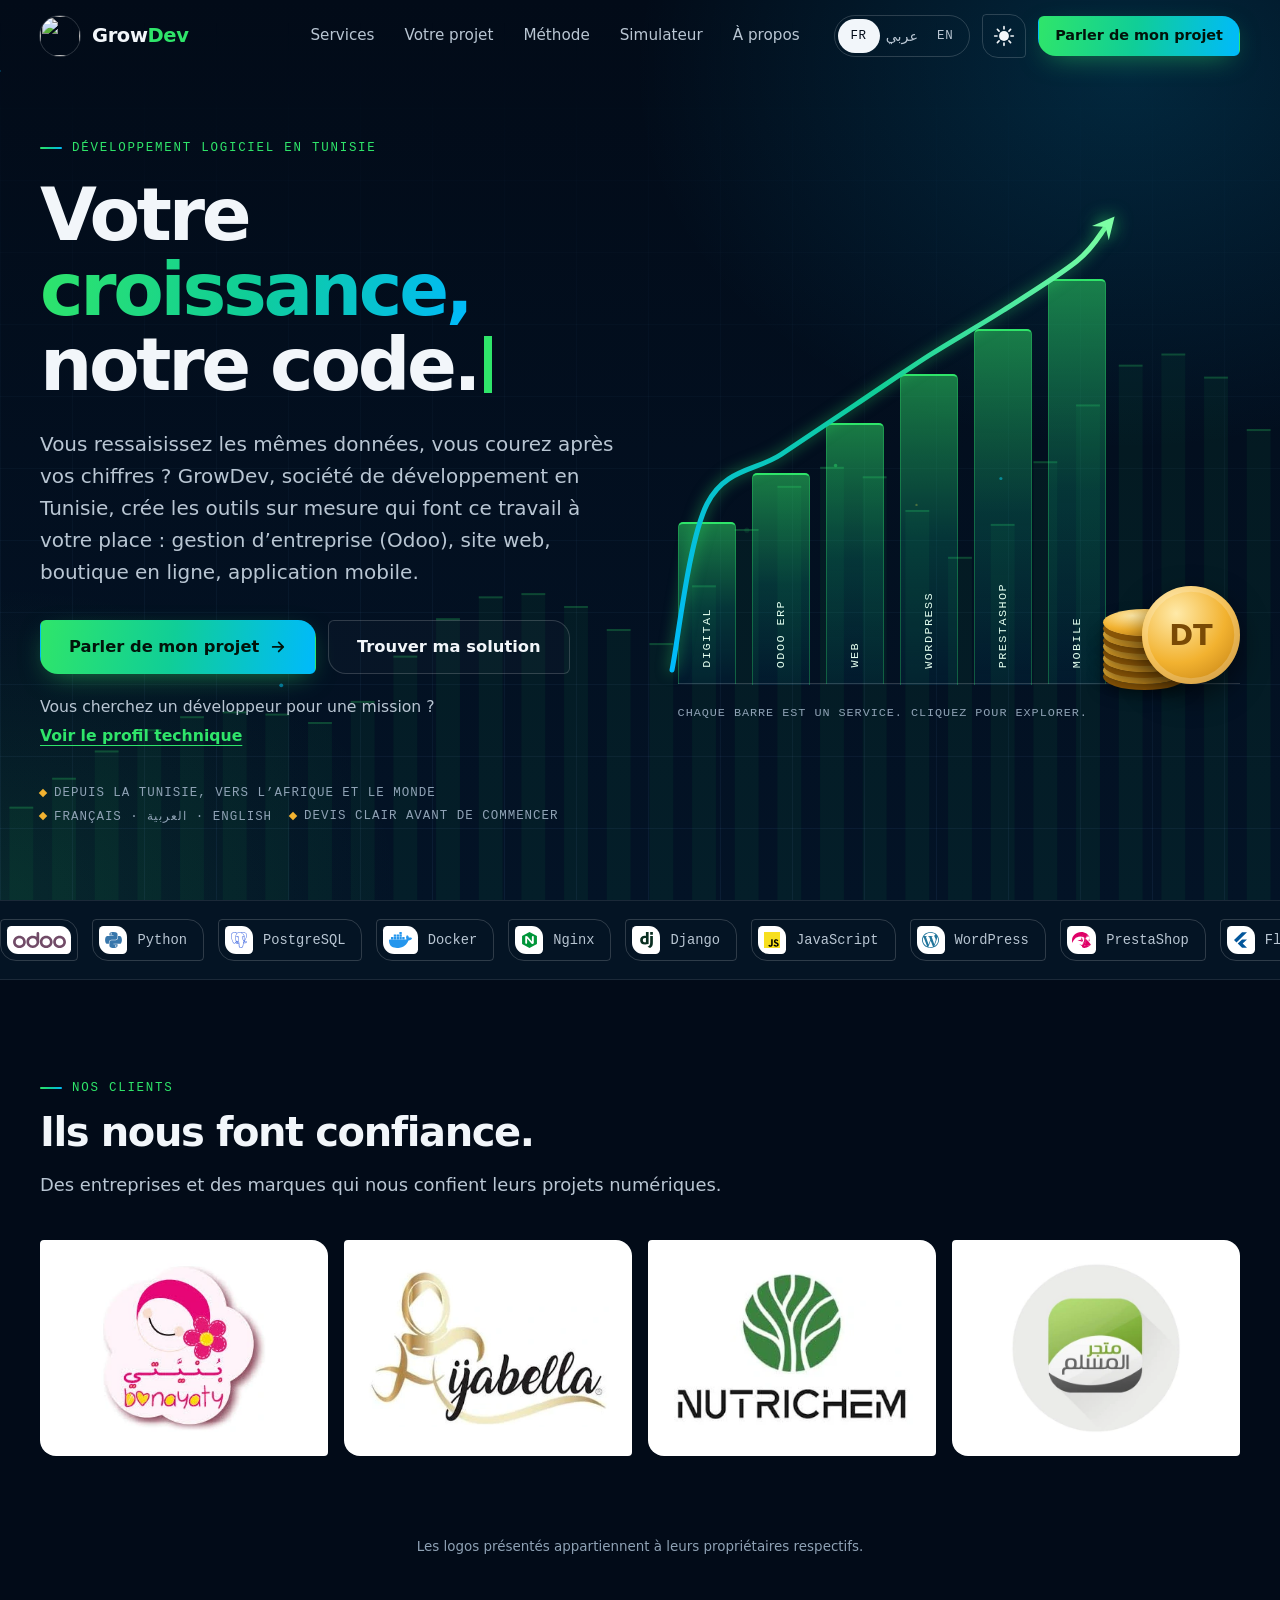
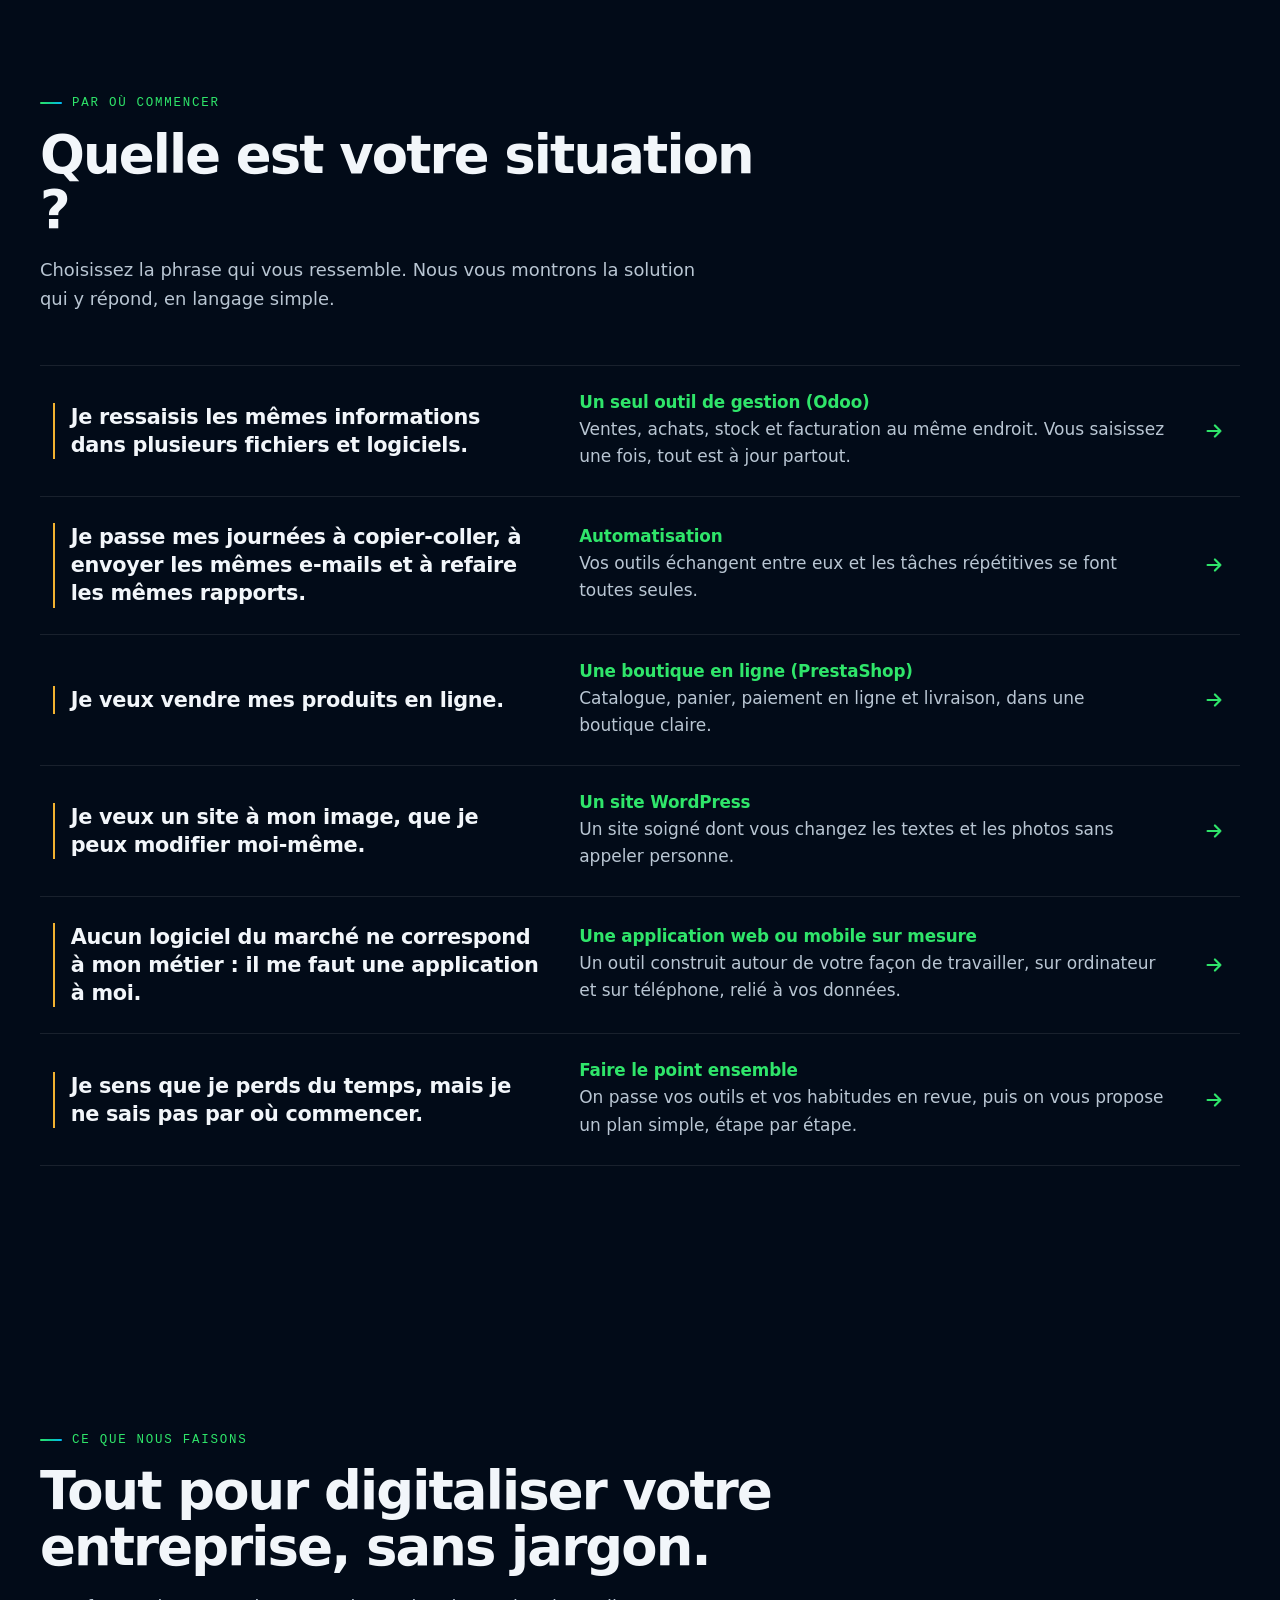
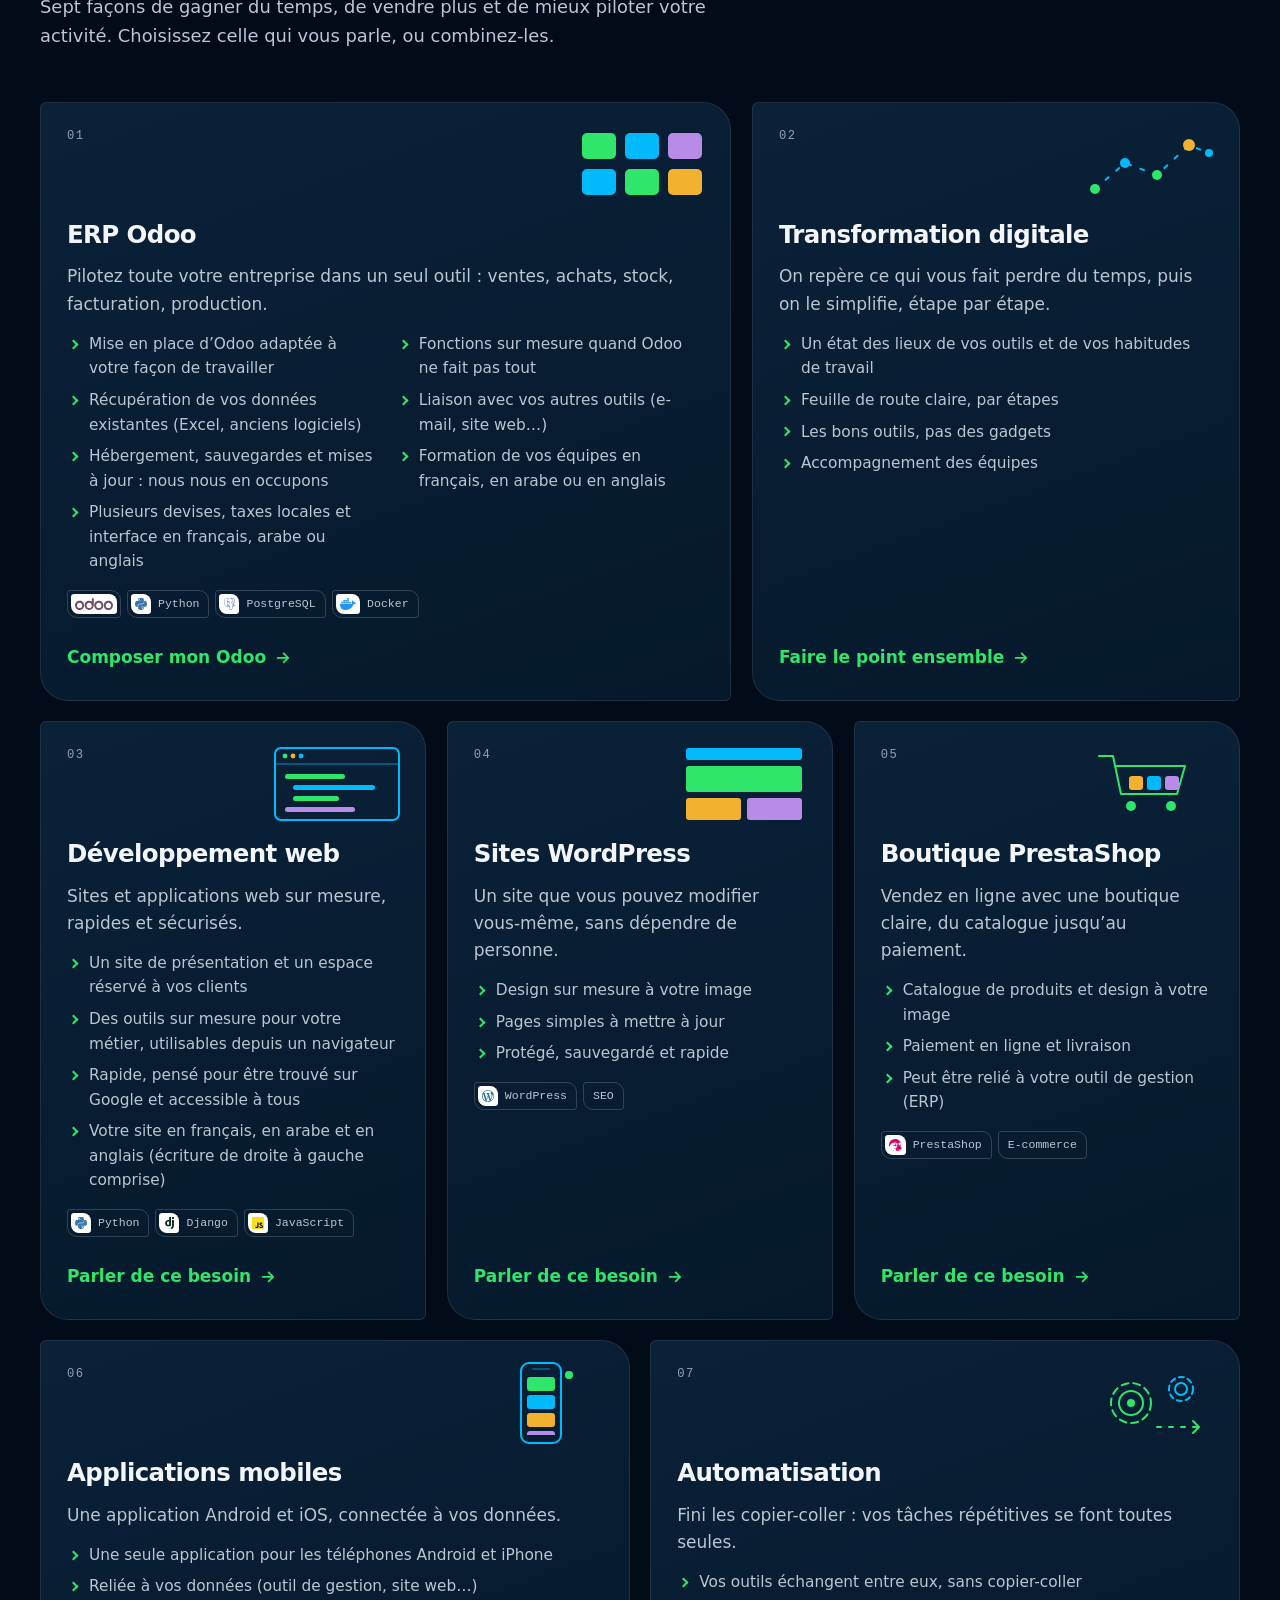
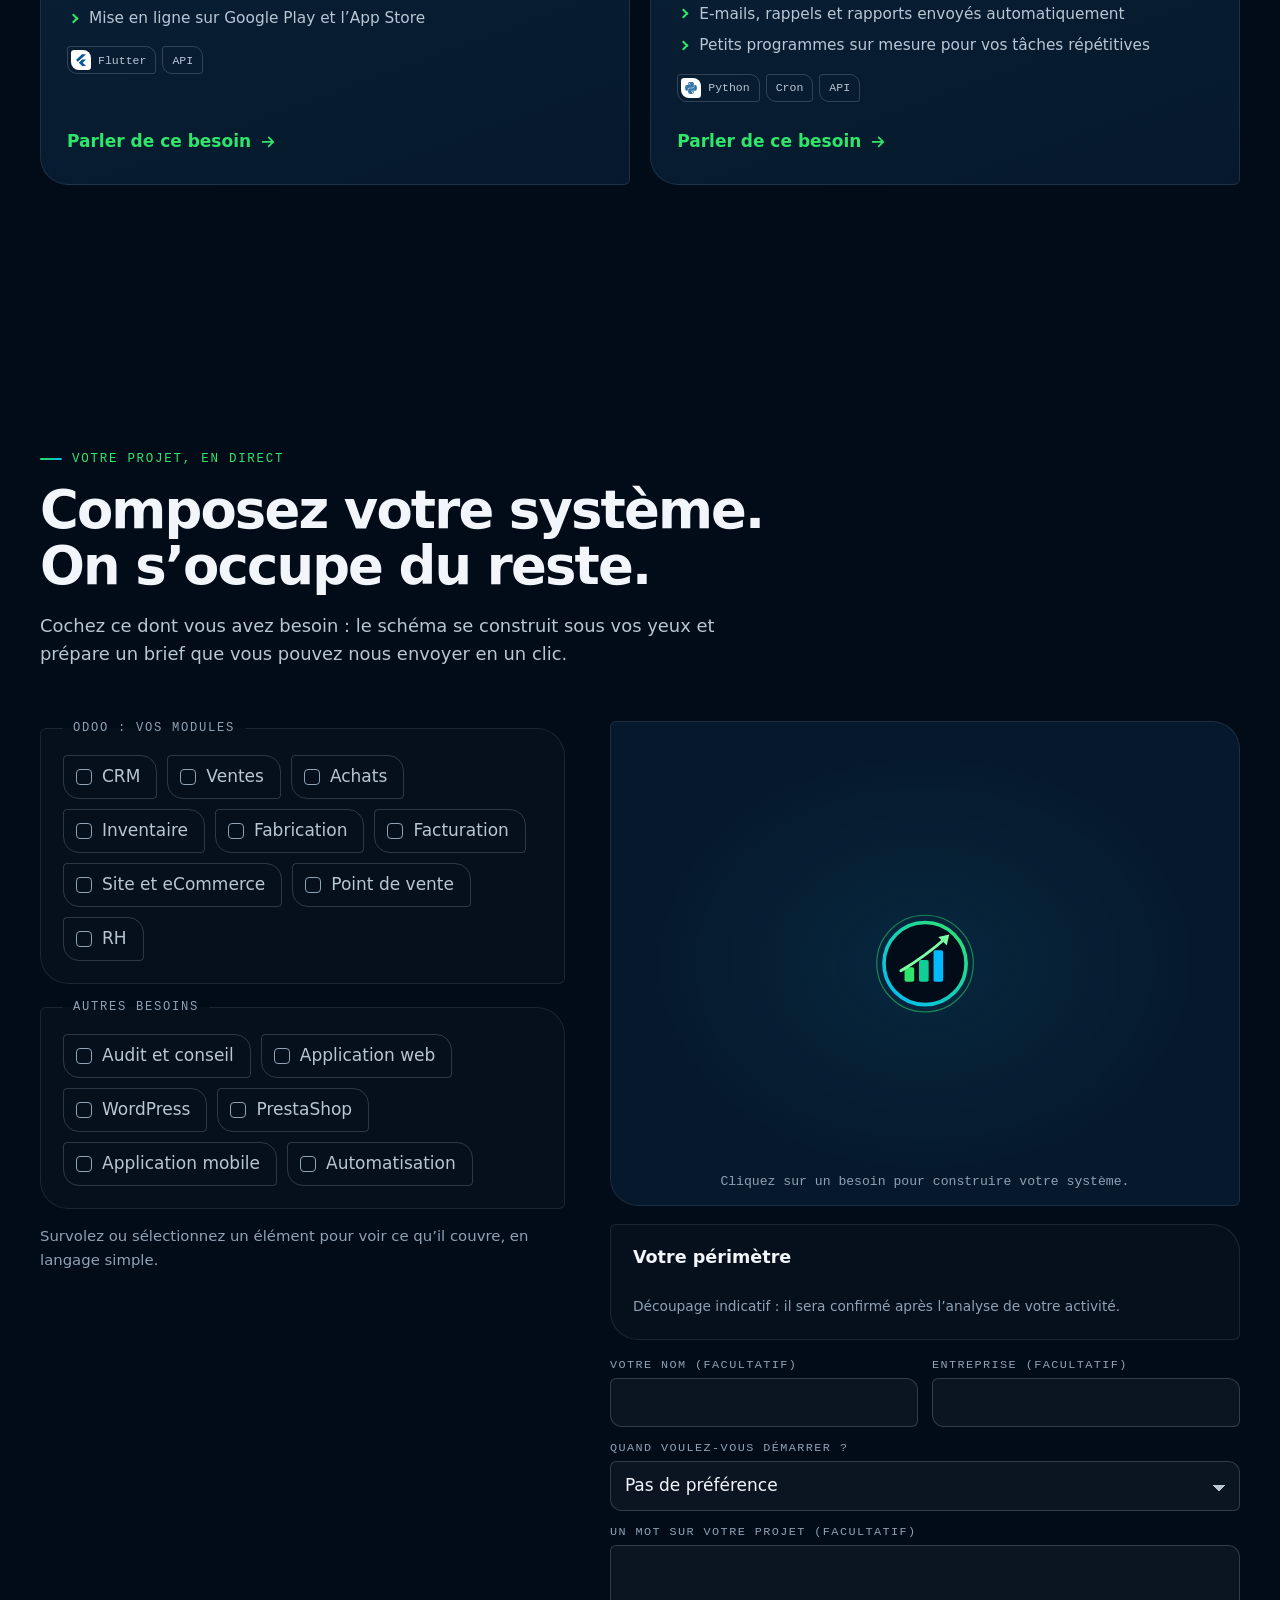
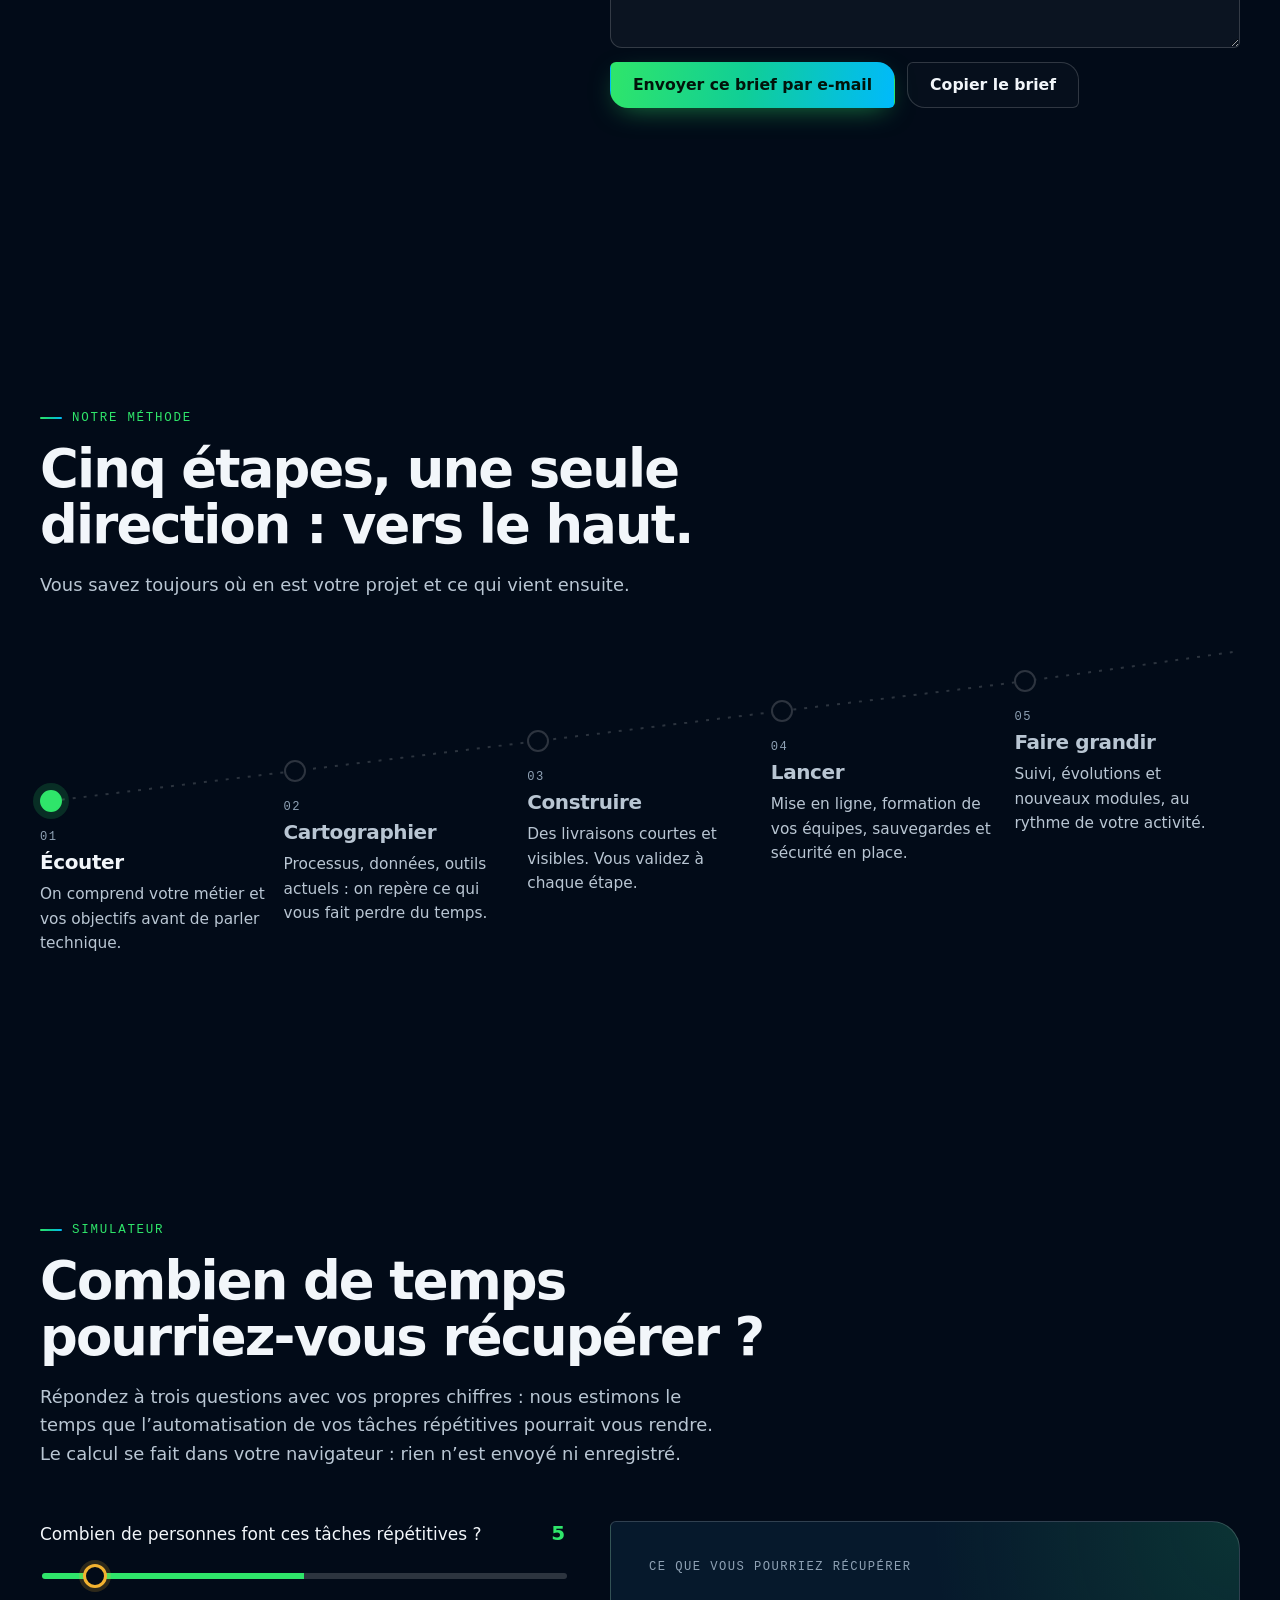
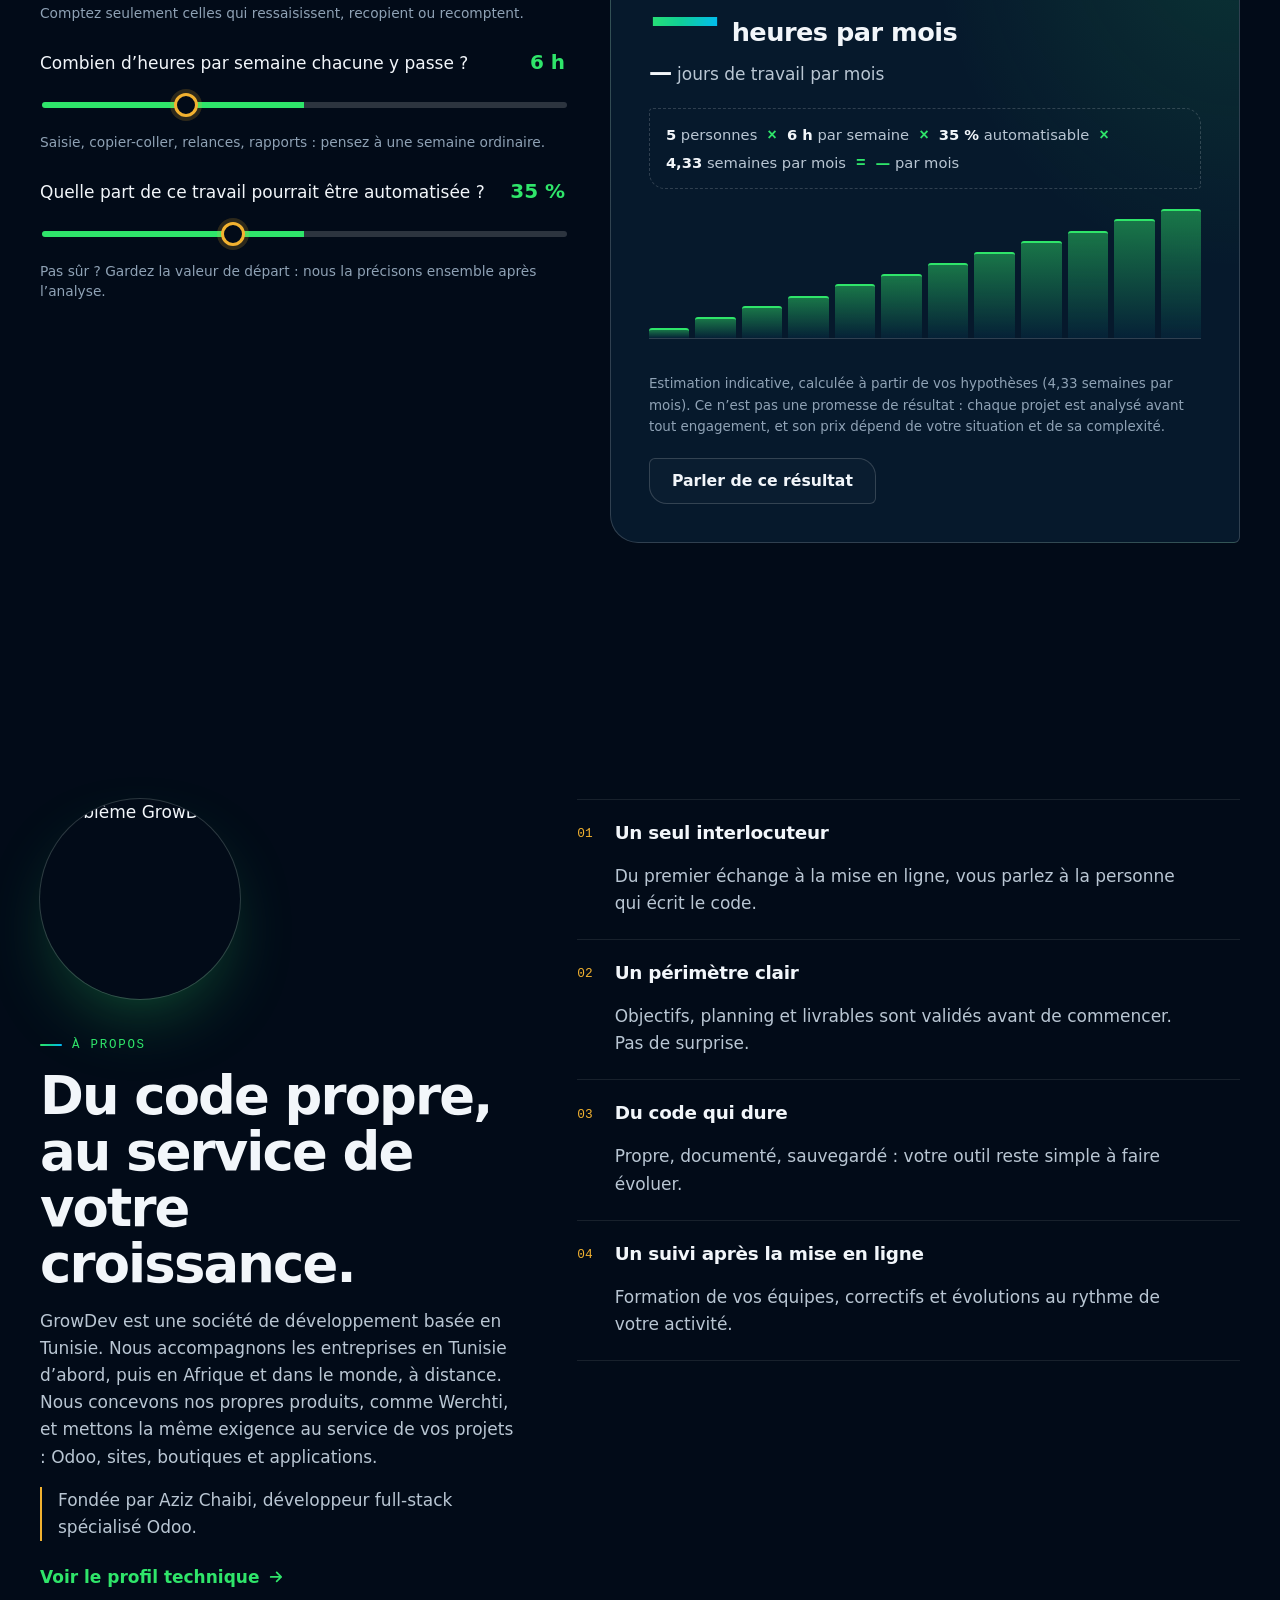
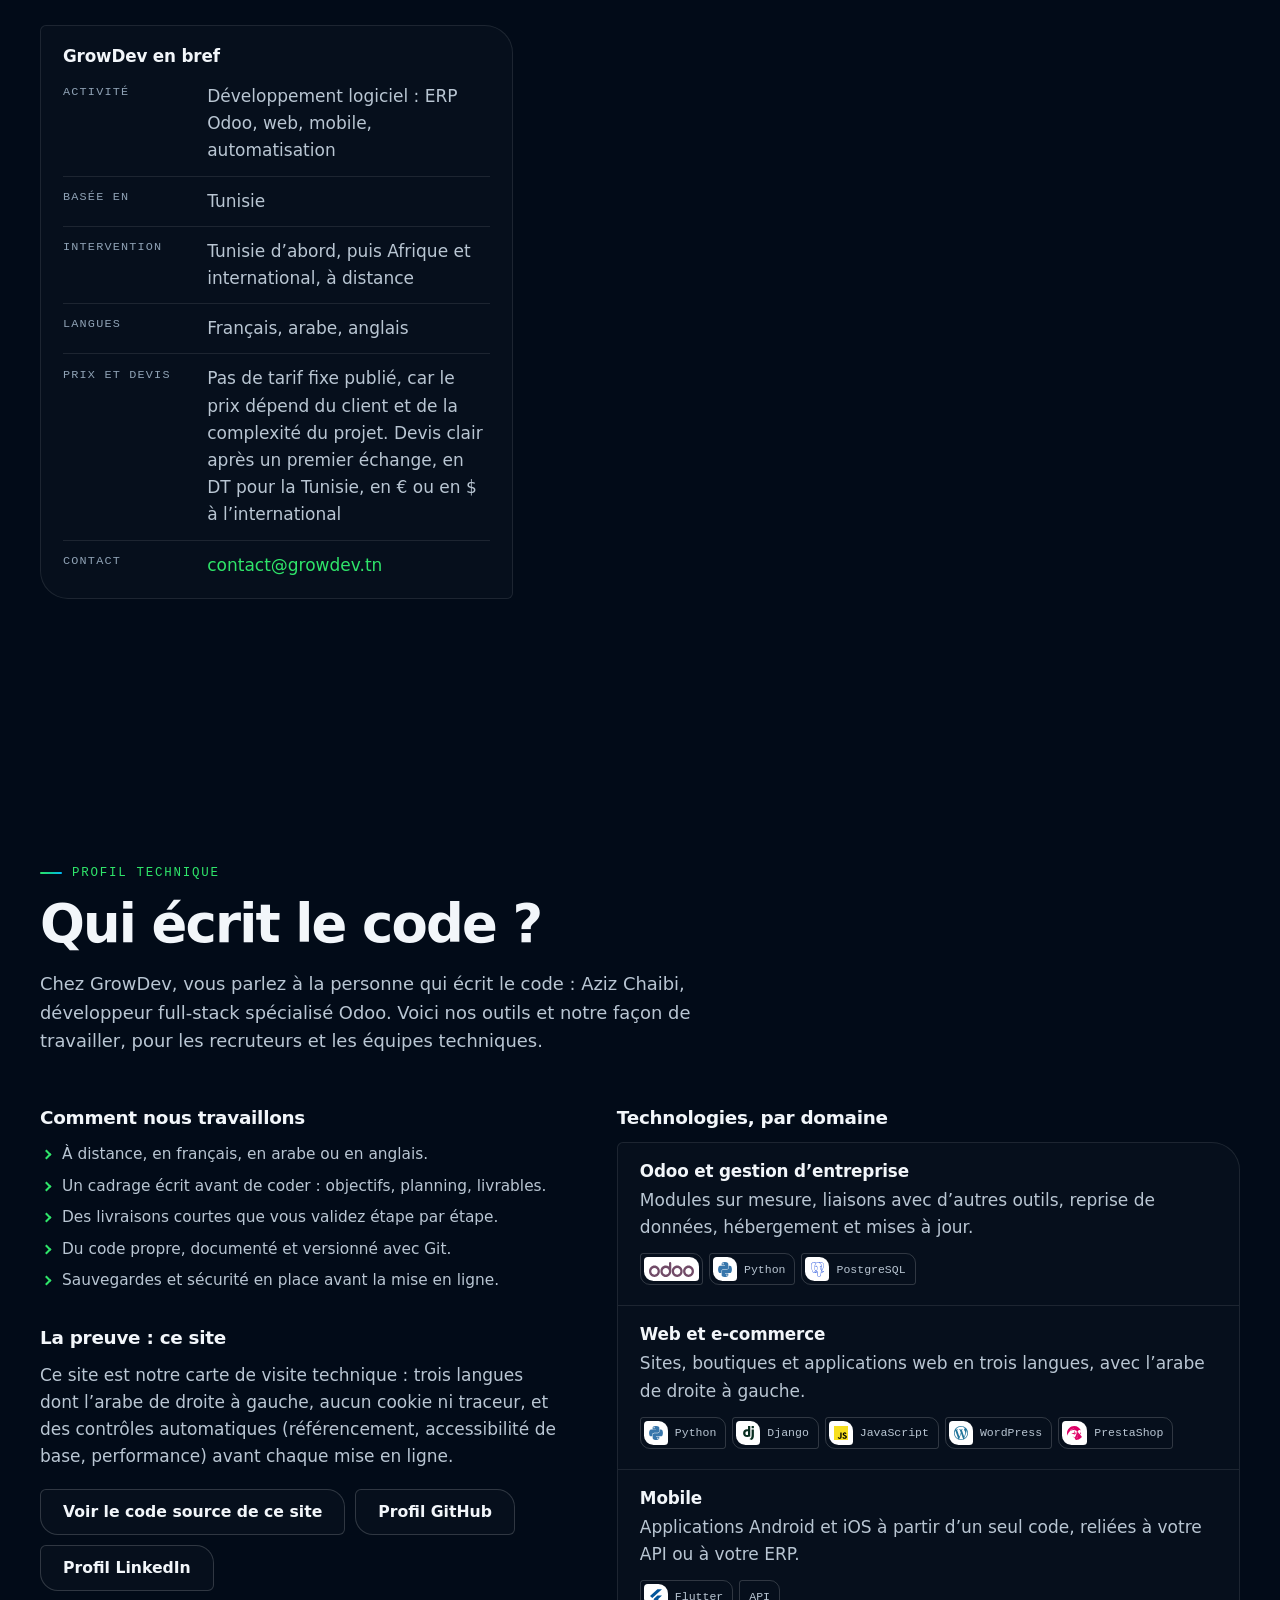
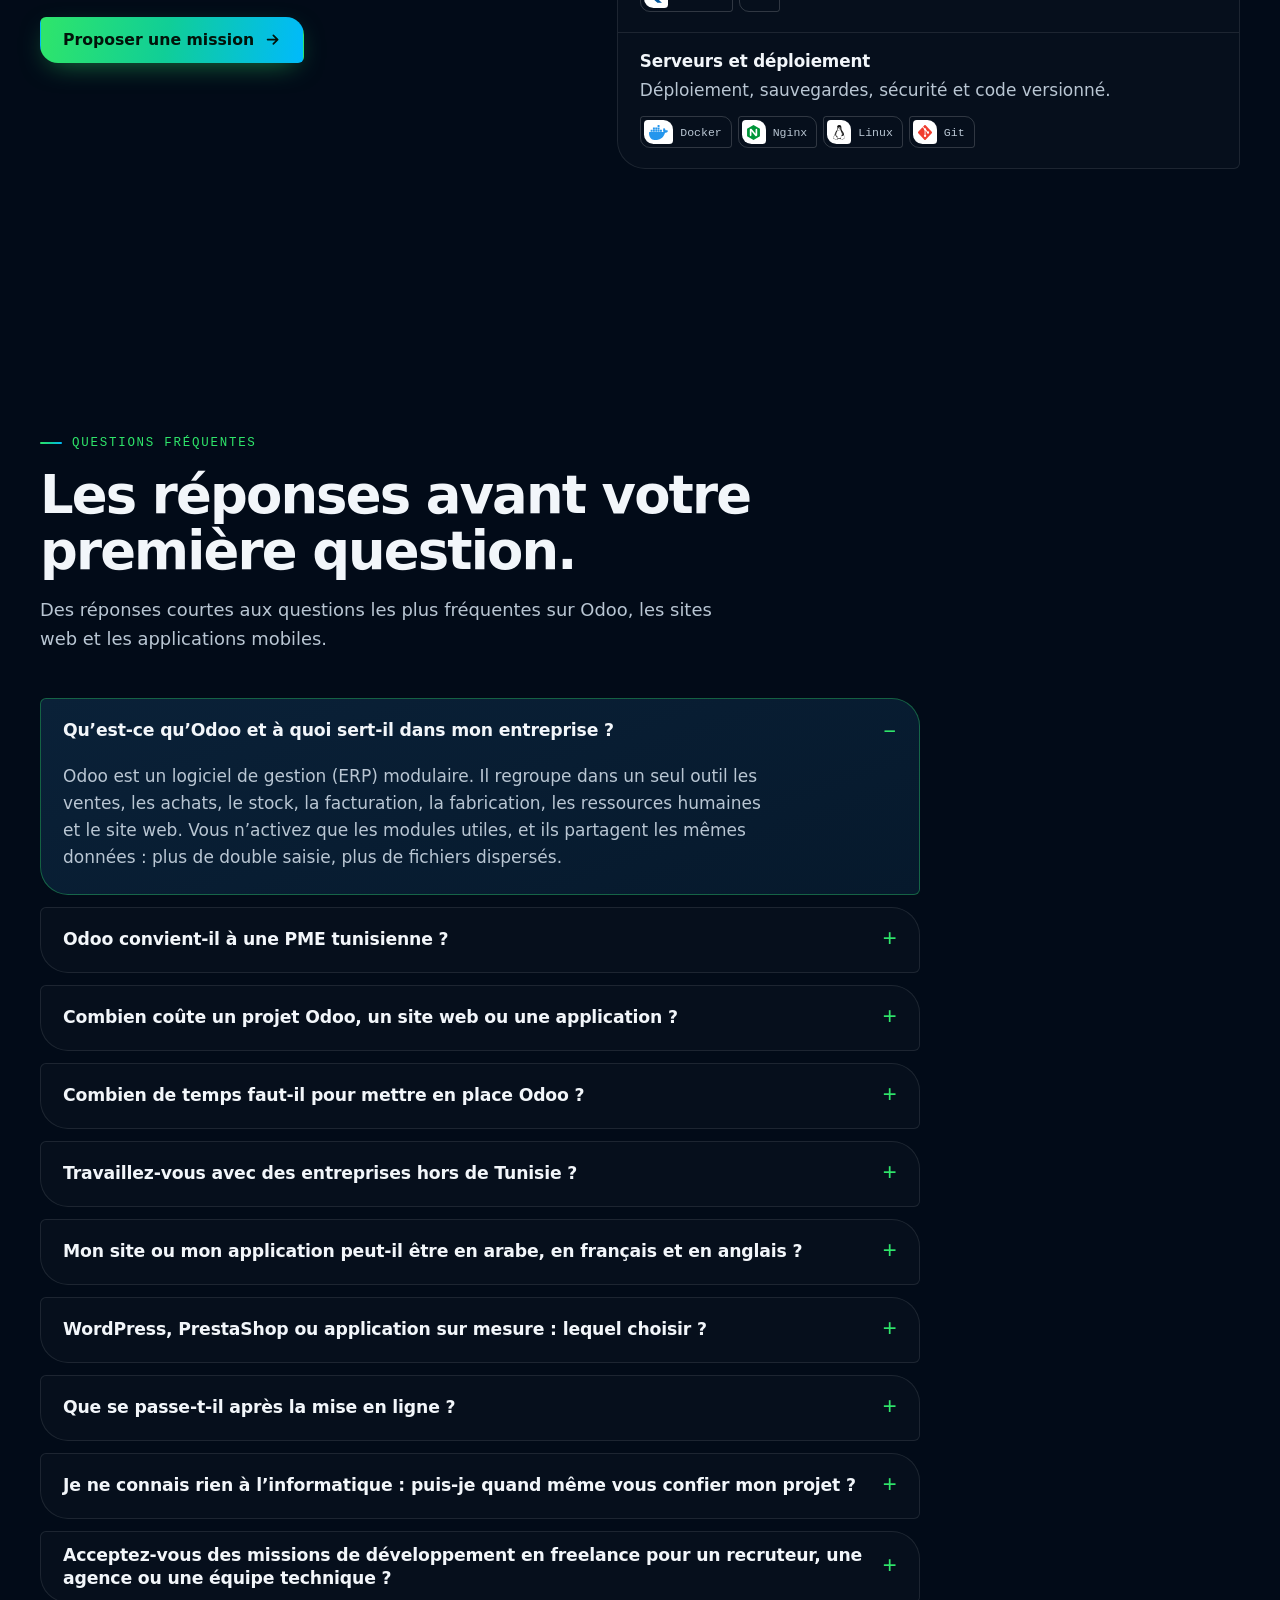
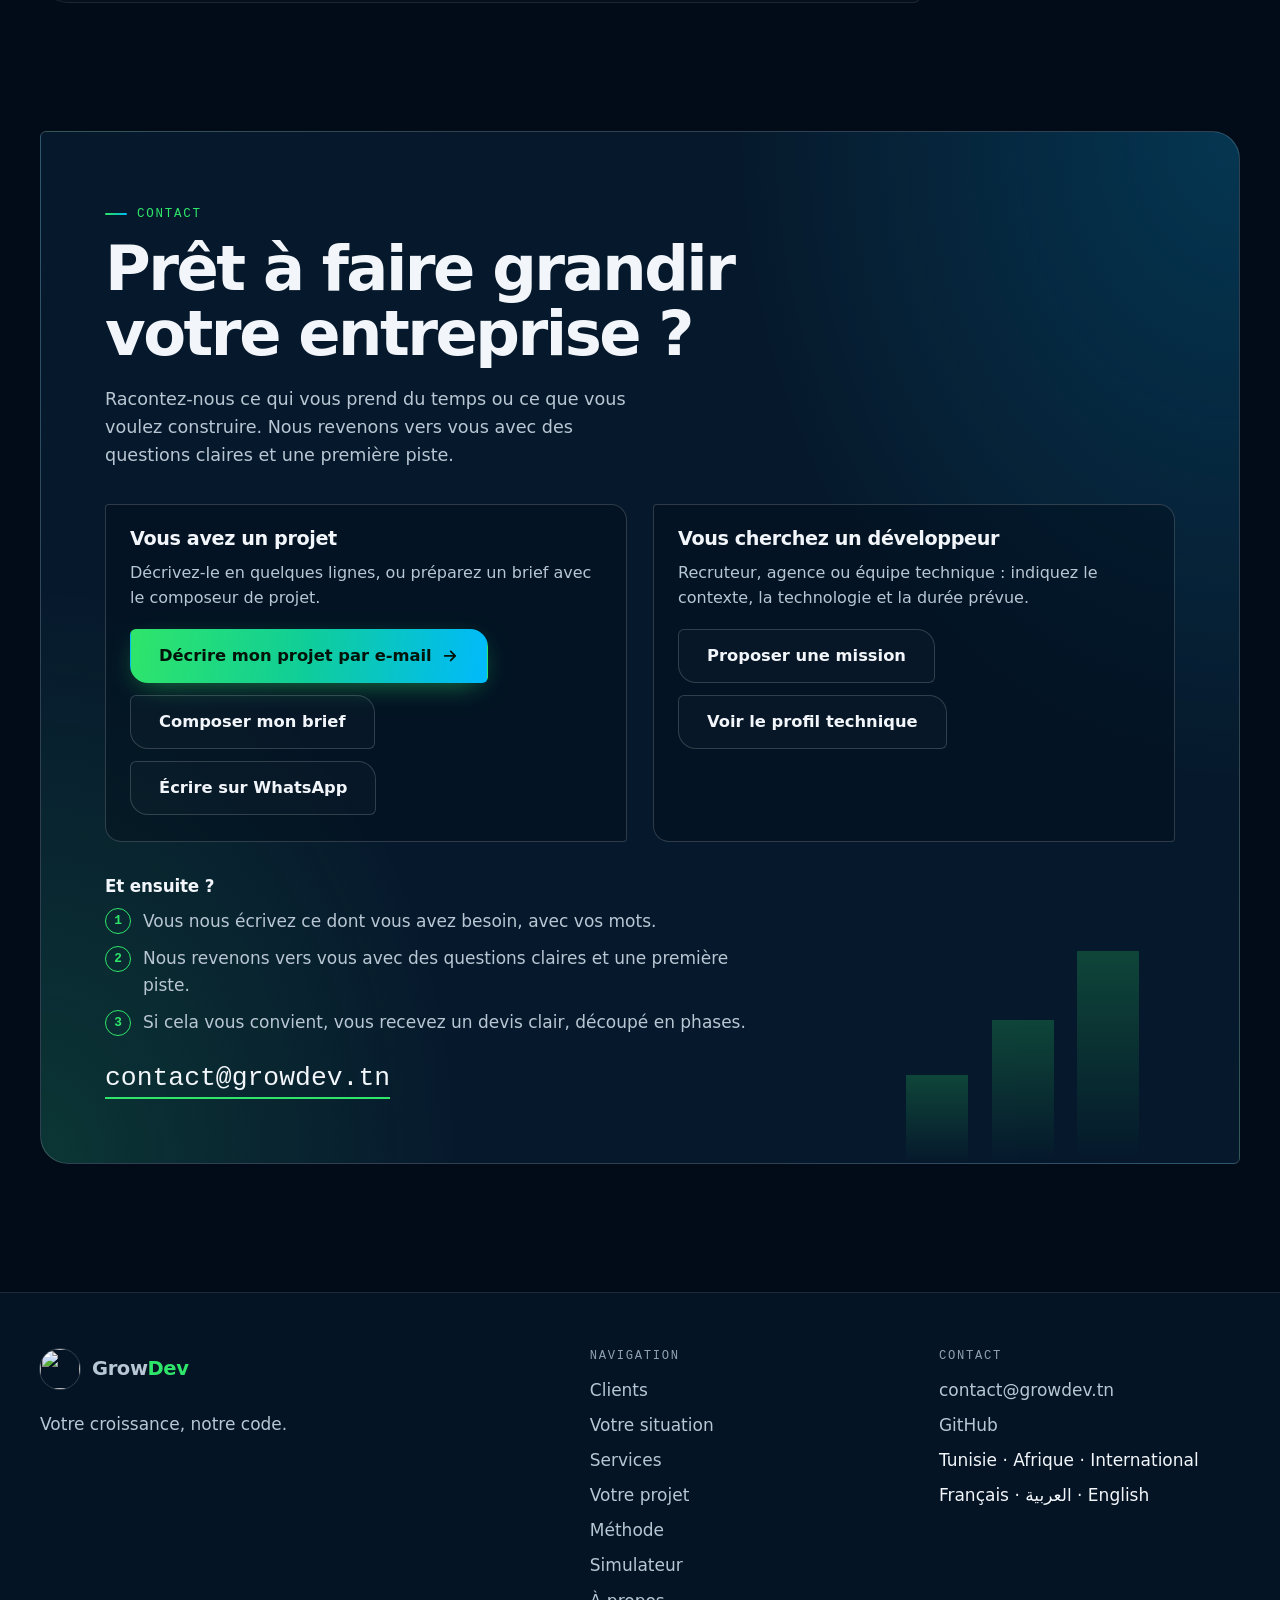
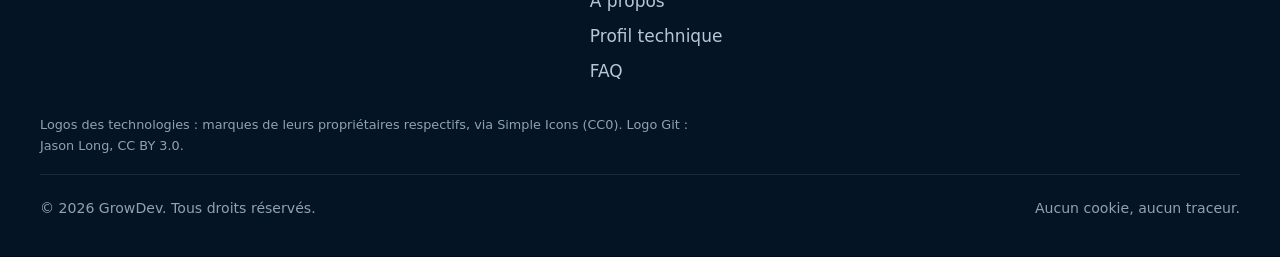
==== commit b1353df2: "No price on the site, answer-first FAQ, live-check workflow, real-world testing guide, form focus ri" ====
--- a/site/index.html
+++ b/site/index.html
@@ -42,9 +42,9 @@
 <link rel="sitemap" type="application/xml" href="sitemap.xml">
 <link rel="preload" href="assets/fonts/sora-latin-wght.woff2" as="font" type="font/woff2" crossorigin>
 <link rel="preload" href="assets/fonts/ibm-plex-sans-latin-wght.woff2" as="font" type="font/woff2" crossorigin>
-<link rel="stylesheet" href="assets/css/styles.css?v=1d4c85c2">
+<link rel="stylesheet" href="assets/css/styles.css?v=65f4b8ad">
 <script src="assets/js/boot.js?v=3e97e78f"></script>
-<script type="application/ld+json">{"@context":"https://schema.org","@graph":[{"@type":["Organization","ProfessionalService"],"@id":"https://growdev.tn/#organization","name":"GrowDev","url":"https://growdev.tn/","logo":{"@type":"ImageObject","url":"https://growdev.tn/assets/img/icon-512.png","width":512,"height":512},"image":"https://growdev.tn/assets/img/og-fr.jpg","slogan":"Votre croissance, notre code.","description":"GrowDev est une société de développement basée en Tunisie. Elle conçoit des ERP Odoo, des sites WordPress, des boutiques PrestaShop, des applications web et mobiles et des automatisations pour les entreprises en Tunisie, en Afrique et dans le monde, en français, en arabe et en anglais.","email":"contact@growdev.tn","address":{"@type":"PostalAddress","addressCountry":"TN"},"areaServed":[{"@type":"Country","name":"Tunisia"},{"@type":"Continent","name":"Africa"},"Worldwide"],"knowsLanguage":["fr","ar","en"],"knowsAbout":["Odoo","ERP","Digital transformation","WordPress","PrestaShop","Flutter","Python","Django","Business automation"],"founder":{"@id":"https://growdev.tn/#founder"},"contactPoint":{"@type":"ContactPoint","contactType":"sales","email":"contact@growdev.tn","availableLanguage":["French","Arabic","English"],"areaServed":["TN","Africa","Worldwide"]},"hasOfferCatalog":{"@type":"OfferCatalog","name":"Services GrowDev","itemListElement":[{"@type":"Offer","itemOffered":{"@id":"https://growdev.tn/#service-odoo"}},{"@type":"Offer","itemOffered":{"@id":"https://growdev.tn/#service-digital"}},{"@type":"Offer","itemOffered":{"@id":"https://growdev.tn/#service-web"}},{"@type":"Offer","itemOffered":{"@id":"https://growdev.tn/#service-wordpress"}},{"@type":"Offer","itemOffered":{"@id":"https://growdev.tn/#service-prestashop"}},{"@type":"Offer","itemOffered":{"@id":"https://growdev.tn/#service-mobile"}},{"@type":"Offer","itemOffered":{"@id":"https://growdev.tn/#service-automation"}}]},"sameAs":["https://github.com/growdev-tn"]},{"@type":"Person","@id":"https://growdev.tn/#founder","name":"Aziz Chaibi","jobTitle":"Développeur full-stack spécialisé Odoo","url":"https://growdev.tn/#developpeur","worksFor":{"@id":"https://growdev.tn/#organization"},"knowsLanguage":["fr","ar","en"],"knowsAbout":["Odoo","Python","Django","PostgreSQL","Docker","Nginx","Linux","Git","JavaScript","WordPress","PrestaShop","Flutter"],"sameAs":["https://github.com/aziz-art","https://www.linkedin.com/in/chaibi-mohamed-aziz/"]},{"@type":"WebSite","@id":"https://growdev.tn/#website","url":"https://growdev.tn/","name":"GrowDev","publisher":{"@id":"https://growdev.tn/#organization"},"inLanguage":["fr","ar","en"]},{"@type":"WebPage","@id":"https://growdev.tn/#webpage","url":"https://growdev.tn/","name":"GrowDev | Odoo, sites web et applications mobiles en Tunisie","description":"GrowDev, société de développement en Tunisie : ERP Odoo, sites web, boutiques en ligne, applications mobiles. Pour la Tunisie, l’Afrique et le monde.","inLanguage":"fr","isPartOf":{"@id":"https://growdev.tn/#website"},"about":{"@id":"https://growdev.tn/#organization"},"primaryImageOfPage":{"@type":"ImageObject","url":"https://growdev.tn/assets/img/og-fr.jpg","width":1200,"height":630},"dateModified":"2026-11-24"},{"@type":"Service","@id":"https://growdev.tn/#service-odoo","name":"ERP Odoo","description":"Pilotez toute votre entreprise dans un seul outil : ventes, achats, stock, facturation, production.","provider":{"@id":"https://growdev.tn/#organization"},"areaServed":[{"@type":"Country","name":"Tunisia"},{"@type":"Continent","name":"Africa"},"Worldwide"],"url":"https://growdev.tn/#svc-odoo"},{"@type":"Service","@id":"https://growdev.tn/#service-digital","name":"Transformation digitale","description":"On repère ce qui vous fait perdre du temps, puis on le simplifie, étape par étape.","provider":{"@id":"https://growdev.tn/#organization"},"areaServed":[{"@type":"Country","name":"Tunisia"},{"@type":"Continent","name":"Africa"},"Worldwide"],"url":"https://growdev.tn/#svc-digital"},{"@type":"Service","@id":"https://growdev.tn/#service-web","name":"Développement web","description":"Sites et applications web sur mesure, rapides et sécurisés.","provider":{"@id":"https://growdev.tn/#organization"},"areaServed":[{"@type":"Country","name":"Tunisia"},{"@type":"Continent","name":"Africa"},"Worldwide"],"url":"https://growdev.tn/#svc-web"},{"@type":"Service","@id":"https://growdev.tn/#service-wordpress","name":"Sites WordPress","description":"Un site que vous pouvez modifier vous-même, sans dépendre de personne.","provider":{"@id":"https://growdev.tn/#organization"},"areaServed":[{"@type":"Country","name":"Tunisia"},{"@type":"Continent","name":"Africa"},"Worldwide"],"url":"https://growdev.tn/#svc-wp"},{"@type":"Service","@id":"https://growdev.tn/#service-prestashop","name":"Boutique PrestaShop","description":"Vendez en ligne avec une boutique claire, du catalogue jusqu’au paiement.","provider":{"@id":"https://growdev.tn/#organization"},"areaServed":[{"@type":"Country","name":"Tunisia"},{"@type":"Continent","name":"Africa"},"Worldwide"],"url":"https://growdev.tn/#svc-shop"},{"@type":"Service","@id":"https://growdev.tn/#service-mobile","name":"Applications mobiles","description":"Une application Android et iOS, connectée à vos données.","provider":{"@id":"https://growdev.tn/#organization"},"areaServed":[{"@type":"Country","name":"Tunisia"},{"@type":"Continent","name":"Africa"},"Worldwide"],"url":"https://growdev.tn/#svc-mobile"},{"@type":"Service","@id":"https://growdev.tn/#service-automation","name":"Automatisation","description":"Fini les copier-coller : vos tâches répétitives se font toutes seules.","provider":{"@id":"https://growdev.tn/#organization"},"areaServed":[{"@type":"Country","name":"Tunisia"},{"@type":"Continent","name":"Africa"},"Worldwide"],"url":"https://growdev.tn/#svc-auto"},{"@type":"FAQPage","@id":"https://growdev.tn/#faq","url":"https://growdev.tn/#faq","inLanguage":"fr","isPartOf":{"@id":"https://growdev.tn/#webpage"},"mainEntity":[{"@type":"Question","name":"Qu’est-ce qu’Odoo et à quoi sert-il dans mon entreprise ?","acceptedAnswer":{"@type":"Answer","text":"Odoo est un logiciel de gestion (ERP) modulaire. Il regroupe dans un seul outil les ventes, les achats, le stock, la facturation, la fabrication, les ressources humaines et le site web. Vous n’activez que les modules utiles, et ils partagent les mêmes données : plus de double saisie, plus de fichiers dispersés."}},{"@type":"Question","name":"Odoo convient-il à une PME tunisienne ?","acceptedAnswer":{"@type":"Answer","text":"Oui, dès que vos ventes, votre stock ou votre facturation sont dispersés entre des fichiers et des outils séparés. Odoo se met en place par étapes, gère plusieurs devises et plusieurs taxes, et son interface existe en arabe, en français et en anglais. Nous commençons par analyser votre activité pour confirmer que c’est le bon choix."}},{"@type":"Question","name":"Combien coûte un projet Odoo, un site web ou une application ?","acceptedAnswer":{"@type":"Answer","text":"Le prix dépend du périmètre : nombre de modules, volume de données à reprendre, développements sur mesure et formation. Nous ne publions pas de tarif fixe. Après un premier échange, nous vous remettons un devis clair, découpé en phases : en dinars tunisiens (DT) pour la Tunisie, en euros ou en dollars à l’international."}},{"@type":"Question","name":"Combien de temps faut-il pour mettre en place Odoo ?","acceptedAnswer":{"@type":"Answer","text":"Cela dépend du nombre de modules. À titre indicatif, un périmètre simple (par exemple CRM, ventes et facturation) peut être prêt en quelques semaines, alors qu’un projet complet avec reprise de données et développements spécifiques s’étale sur plusieurs mois. Nous livrons par étapes courtes, pour que vous utilisiez rapidement les premiers modules."}},{"@type":"Question","name":"Travaillez-vous avec des entreprises hors de Tunisie ?","acceptedAnswer":{"@type":"Answer","text":"Oui. Nous accompagnons d’abord les entreprises tunisiennes, puis celles d’Afrique et du reste du monde, à distance. Nous échangeons en français, en arabe et en anglais, et nous organisons les réunions en visioconférence selon votre fuseau horaire."}},{"@type":"Question","name":"Mon site ou mon application peut-il être en arabe, en français et en anglais ?","acceptedAnswer":{"@type":"Answer","text":"Oui. Nous créons des sites, des boutiques et des applications multilingues, avec l’écriture de droite à gauche pour l’arabe, plusieurs devises et des contenus faciles à traduire. Odoo, WordPress et PrestaShop gèrent plusieurs langues, avec des extensions dédiées si besoin."}},{"@type":"Question","name":"WordPress, PrestaShop ou application sur mesure : lequel choisir ?","acceptedAnswer":{"@type":"Answer","text":"WordPress convient aux sites vitrines et aux blogs que vous modifiez vous-même. PrestaShop est conçu pour vendre en ligne, avec catalogue, panier et paiement. Une application sur mesure, web ou mobile, se justifie quand vos processus sont spécifiques et que les outils existants ne suffisent pas. Nous vous conseillons après avoir compris votre besoin."}},{"@type":"Question","name":"Que se passe-t-il après la mise en ligne ?","acceptedAnswer":{"@type":"Answer","text":"Nous formons vos équipes, mettons en place les sauvegardes et la sécurité, puis assurons le suivi : corrections, mises à jour et nouvelles fonctionnalités, au rythme de votre activité. Vous gardez le même interlocuteur du début à la fin."}},{"@type":"Question","name":"Je ne connais rien à l’informatique : puis-je quand même vous confier mon projet ?","acceptedAnswer":{"@type":"Answer","text":"Oui. Décrivez simplement ce qui vous prend du temps ou ce que vous voulez vendre : nous le traduisons en solution, en langage clair et sans jargon, puis nous proposons un premier découpage par étapes. Sur cette page, la rubrique « Quelle est votre situation ? », le composeur de projet et le simulateur vous aident à préparer ce premier échange."}},{"@type":"Question","name":"Acceptez-vous des missions de développement en freelance pour un recruteur, une agence ou une équipe technique ?","acceptedAnswer":{"@type":"Answer","text":"Oui. Vous pouvez nous confier une mission de développement sur Odoo, Python et Django, WordPress, PrestaShop ou Flutter. Écrivez-nous le contexte, la technologie et la durée prévue : nous vous disons franchement si nous pouvons vous aider. Le profil technique se trouve dans la rubrique « Qui écrit le code ? »."}}]}]}</script>
+<script type="application/ld+json">{"@context":"https://schema.org","@graph":[{"@type":["Organization","ProfessionalService"],"@id":"https://growdev.tn/#organization","name":"GrowDev","url":"https://growdev.tn/","logo":{"@type":"ImageObject","url":"https://growdev.tn/assets/img/icon-512.png","width":512,"height":512},"image":"https://growdev.tn/assets/img/og-fr.jpg","slogan":"Votre croissance, notre code.","description":"GrowDev est une société de développement basée en Tunisie. Elle conçoit des ERP Odoo, des sites WordPress, des boutiques PrestaShop, des applications web et mobiles et des automatisations pour les entreprises en Tunisie, en Afrique et dans le monde, en français, en arabe et en anglais.","email":"contact@growdev.tn","address":{"@type":"PostalAddress","addressCountry":"TN"},"areaServed":[{"@type":"Country","name":"Tunisia"},{"@type":"Continent","name":"Africa"},"Worldwide"],"knowsLanguage":["fr","ar","en"],"knowsAbout":["Odoo","ERP","Digital transformation","WordPress","PrestaShop","Flutter","Python","Django","Business automation"],"founder":{"@id":"https://growdev.tn/#founder"},"contactPoint":{"@type":"ContactPoint","contactType":"sales","email":"contact@growdev.tn","availableLanguage":["French","Arabic","English"],"areaServed":["TN","Africa","Worldwide"]},"hasOfferCatalog":{"@type":"OfferCatalog","name":"Services GrowDev","itemListElement":[{"@type":"Offer","itemOffered":{"@id":"https://growdev.tn/#service-odoo"}},{"@type":"Offer","itemOffered":{"@id":"https://growdev.tn/#service-digital"}},{"@type":"Offer","itemOffered":{"@id":"https://growdev.tn/#service-web"}},{"@type":"Offer","itemOffered":{"@id":"https://growdev.tn/#service-wordpress"}},{"@type":"Offer","itemOffered":{"@id":"https://growdev.tn/#service-prestashop"}},{"@type":"Offer","itemOffered":{"@id":"https://growdev.tn/#service-mobile"}},{"@type":"Offer","itemOffered":{"@id":"https://growdev.tn/#service-automation"}}]},"sameAs":["https://github.com/growdev-tn"]},{"@type":"Person","@id":"https://growdev.tn/#founder","name":"Aziz Chaibi","jobTitle":"Développeur full-stack spécialisé Odoo","url":"https://growdev.tn/#developpeur","worksFor":{"@id":"https://growdev.tn/#organization"},"knowsLanguage":["fr","ar","en"],"knowsAbout":["Odoo","Python","Django","PostgreSQL","Docker","Nginx","Linux","Git","JavaScript","WordPress","PrestaShop","Flutter"],"sameAs":["https://github.com/aziz-art","https://www.linkedin.com/in/chaibi-mohamed-aziz/"]},{"@type":"WebSite","@id":"https://growdev.tn/#website","url":"https://growdev.tn/","name":"GrowDev","publisher":{"@id":"https://growdev.tn/#organization"},"inLanguage":["fr","ar","en"]},{"@type":"WebPage","@id":"https://growdev.tn/#webpage","url":"https://growdev.tn/","name":"GrowDev | Odoo, sites web et applications mobiles en Tunisie","description":"GrowDev, société de développement en Tunisie : ERP Odoo, sites web, boutiques en ligne, applications mobiles. Pour la Tunisie, l’Afrique et le monde.","inLanguage":"fr","isPartOf":{"@id":"https://growdev.tn/#website"},"about":{"@id":"https://growdev.tn/#organization"},"primaryImageOfPage":{"@type":"ImageObject","url":"https://growdev.tn/assets/img/og-fr.jpg","width":1200,"height":630},"dateModified":"2026-11-26"},{"@type":"Service","@id":"https://growdev.tn/#service-odoo","name":"ERP Odoo","description":"Pilotez toute votre entreprise dans un seul outil : ventes, achats, stock, facturation, production.","provider":{"@id":"https://growdev.tn/#organization"},"areaServed":[{"@type":"Country","name":"Tunisia"},{"@type":"Continent","name":"Africa"},"Worldwide"],"url":"https://growdev.tn/#svc-odoo"},{"@type":"Service","@id":"https://growdev.tn/#service-digital","name":"Transformation digitale","description":"On repère ce qui vous fait perdre du temps, puis on le simplifie, étape par étape.","provider":{"@id":"https://growdev.tn/#organization"},"areaServed":[{"@type":"Country","name":"Tunisia"},{"@type":"Continent","name":"Africa"},"Worldwide"],"url":"https://growdev.tn/#svc-digital"},{"@type":"Service","@id":"https://growdev.tn/#service-web","name":"Développement web","description":"Sites et applications web sur mesure, rapides et sécurisés.","provider":{"@id":"https://growdev.tn/#organization"},"areaServed":[{"@type":"Country","name":"Tunisia"},{"@type":"Continent","name":"Africa"},"Worldwide"],"url":"https://growdev.tn/#svc-web"},{"@type":"Service","@id":"https://growdev.tn/#service-wordpress","name":"Sites WordPress","description":"Un site que vous pouvez modifier vous-même, sans dépendre de personne.","provider":{"@id":"https://growdev.tn/#organization"},"areaServed":[{"@type":"Country","name":"Tunisia"},{"@type":"Continent","name":"Africa"},"Worldwide"],"url":"https://growdev.tn/#svc-wp"},{"@type":"Service","@id":"https://growdev.tn/#service-prestashop","name":"Boutique PrestaShop","description":"Vendez en ligne avec une boutique claire, du catalogue jusqu’au paiement.","provider":{"@id":"https://growdev.tn/#organization"},"areaServed":[{"@type":"Country","name":"Tunisia"},{"@type":"Continent","name":"Africa"},"Worldwide"],"url":"https://growdev.tn/#svc-shop"},{"@type":"Service","@id":"https://growdev.tn/#service-mobile","name":"Applications mobiles","description":"Une application Android et iOS, connectée à vos données.","provider":{"@id":"https://growdev.tn/#organization"},"areaServed":[{"@type":"Country","name":"Tunisia"},{"@type":"Continent","name":"Africa"},"Worldwide"],"url":"https://growdev.tn/#svc-mobile"},{"@type":"Service","@id":"https://growdev.tn/#service-automation","name":"Automatisation","description":"Fini les copier-coller : vos tâches répétitives se font toutes seules.","provider":{"@id":"https://growdev.tn/#organization"},"areaServed":[{"@type":"Country","name":"Tunisia"},{"@type":"Continent","name":"Africa"},"Worldwide"],"url":"https://growdev.tn/#svc-auto"},{"@type":"FAQPage","@id":"https://growdev.tn/#faq","url":"https://growdev.tn/#faq","inLanguage":"fr","isPartOf":{"@id":"https://growdev.tn/#webpage"},"mainEntity":[{"@type":"Question","name":"Qu’est-ce qu’Odoo et à quoi sert-il dans mon entreprise ?","acceptedAnswer":{"@type":"Answer","text":"Odoo est un logiciel de gestion (ERP) modulaire. Il regroupe dans un seul outil les ventes, les achats, le stock, la facturation, la fabrication, les ressources humaines et le site web. Vous n’activez que les modules utiles, et ils partagent les mêmes données : plus de double saisie, plus de fichiers dispersés."}},{"@type":"Question","name":"Odoo convient-il à une PME tunisienne ?","acceptedAnswer":{"@type":"Answer","text":"Oui, dès que vos ventes, votre stock ou votre facturation sont dispersés entre des fichiers et des outils séparés. Odoo se met en place par étapes, gère plusieurs devises et plusieurs taxes, et son interface existe en arabe, en français et en anglais. Nous commençons par analyser votre activité pour confirmer que c’est le bon choix."}},{"@type":"Question","name":"Combien coûte un projet Odoo, un site web ou une application ?","acceptedAnswer":{"@type":"Answer","text":"Le prix dépend du client et de la complexité du projet : nombre de modules, volume de données à reprendre, développements sur mesure et formation. Nous ne publions donc pas de tarif fixe. Après un premier échange, nous vous remettons un devis clair, découpé en phases : en dinars tunisiens (DT) pour la Tunisie, en euros ou en dollars à l’international."}},{"@type":"Question","name":"Combien de temps faut-il pour mettre en place Odoo ?","acceptedAnswer":{"@type":"Answer","text":"La durée dépend du nombre de modules. À titre indicatif, un périmètre simple (par exemple CRM, ventes et facturation) peut être prêt en quelques semaines, alors qu’un projet complet avec reprise de données et développements spécifiques s’étale sur plusieurs mois. Nous livrons par étapes courtes, pour que vous utilisiez rapidement les premiers modules."}},{"@type":"Question","name":"Travaillez-vous avec des entreprises hors de Tunisie ?","acceptedAnswer":{"@type":"Answer","text":"Oui, nous travaillons avec des entreprises hors de Tunisie. Nous accompagnons d’abord les entreprises tunisiennes, puis celles d’Afrique et du reste du monde, à distance. Nous échangeons en français, en arabe et en anglais, et nous organisons les réunions en visioconférence selon votre fuseau horaire."}},{"@type":"Question","name":"Mon site ou mon application peut-il être en arabe, en français et en anglais ?","acceptedAnswer":{"@type":"Answer","text":"Oui, votre site ou votre application peut être en arabe, en français et en anglais. Nous créons des sites, des boutiques et des applications multilingues, avec l’écriture de droite à gauche pour l’arabe, plusieurs devises et des contenus faciles à traduire. Odoo, WordPress et PrestaShop gèrent plusieurs langues, avec des extensions dédiées si besoin."}},{"@type":"Question","name":"WordPress, PrestaShop ou application sur mesure : lequel choisir ?","acceptedAnswer":{"@type":"Answer","text":"WordPress convient aux sites vitrines et aux blogs que vous modifiez vous-même. PrestaShop est conçu pour vendre en ligne, avec catalogue, panier et paiement. Une application sur mesure, web ou mobile, se justifie quand vos processus sont spécifiques et que les outils existants ne suffisent pas. Nous vous conseillons après avoir compris votre besoin."}},{"@type":"Question","name":"Que se passe-t-il après la mise en ligne ?","acceptedAnswer":{"@type":"Answer","text":"Nous formons vos équipes, mettons en place les sauvegardes et la sécurité, puis assurons le suivi : corrections, mises à jour et nouvelles fonctionnalités, au rythme de votre activité. Vous gardez le même interlocuteur du début à la fin."}},{"@type":"Question","name":"Je ne connais rien à l’informatique : puis-je quand même vous confier mon projet ?","acceptedAnswer":{"@type":"Answer","text":"Oui, vous pouvez nous confier votre projet sans rien connaître à l’informatique. Décrivez simplement ce qui vous prend du temps ou ce que vous voulez vendre : nous le traduisons en solution, en langage clair et sans jargon, puis nous proposons un premier découpage par étapes. Sur cette page, la rubrique « Quelle est votre situation ? », le composeur de projet et le simulateur vous aident à préparer ce premier échange."}},{"@type":"Question","name":"Acceptez-vous des missions de développement en freelance pour un recruteur, une agence ou une équipe technique ?","acceptedAnswer":{"@type":"Answer","text":"Oui, nous acceptons des missions de développement en freelance pour un recruteur, une agence ou une équipe technique. Nous intervenons sur Odoo, Python et Django, WordPress, PrestaShop ou Flutter. Écrivez-nous le contexte, la technologie et la durée prévue : nous vous disons franchement si nous pouvons vous aider. Le profil technique se trouve dans la rubrique « Qui écrit le code ? »."}}]}]}</script>
 </head>
 <body>
 <a class="skip-link" href="#main" data-i18n="skip">Aller au contenu</a>
@@ -436,15 +436,6 @@
           <input type="range" id="s-share" min="10" max="80" step="5" value="35" aria-describedby="h-share">
           <p class="ctl__help" id="h-share" data-i18n="sim.share.h">Pas sûr ? Gardez la valeur de départ : nous la précisons ensemble après l’analyse.</p>
         </div>
-        <fieldset class="sim__cost">
-          <legend data-i18n="sim.cost.t">Et en argent ?</legend>
-          <div class="sim__cost-row">
-            <label class="field" for="s-rate"><span data-i18n="sim.rate">Coût d’une heure de travail</span><input type="number" id="s-rate" min="1" step="1" value="15" inputmode="decimal" aria-describedby="h-rate"></label>
-            <label class="field" for="s-cur"><span data-i18n="sim.cur">Devise</span>
-              <select id="s-cur"><option value="TND" data-i18n="cur.TND">Dinar tunisien (DT)</option><option value="MAD" data-i18n="cur.MAD">Dirham marocain (MAD)</option><option value="DZD" data-i18n="cur.DZD">Dinar algérien (DZD)</option><option value="EGP" data-i18n="cur.EGP">Livre égyptienne (EGP)</option><option value="XOF" data-i18n="cur.XOF">Franc CFA (XOF)</option><option value="EUR" data-i18n="cur.EUR">Euro (€)</option><option value="USD" data-i18n="cur.USD">Dollar américain ($)</option></select></label>
-          </div>
-          <p class="ctl__help" id="h-rate" data-i18n="sim.rate.h">Salaire et charges d’une personne, divisés par ses heures travaillées. Vous pouvez le modifier.</p>
-        </fieldset>
       </form>
 
       <div class="res" data-reveal style="--d:1">
@@ -452,10 +443,6 @@
           <p class="res__k" data-i18n="sim.res.k">Ce que vous pourriez récupérer</p>
           <p class="res__big"><b id="r-hours">—</b> <span class="res__unit" data-i18n="sim.res.hours">heures par mois</span></p>
           <p class="res__days"><b id="r-days">—</b> <span data-i18n="sim.res.days">jours de travail par mois</span></p>
-        </div>
-        <div class="res__money">
-          <p class="res__value"><b id="r-value">—</b> <span data-i18n="sim.res.value">valeur du temps récupéré, par an</span></p>
-          <p class="res__rate" id="r-rate"></p>
         </div>
         <p class="res__how">
           <span class="eq"><b id="e-people">5</b> <span data-i18n="sim.how.p">personnes</span></span>
@@ -472,7 +459,7 @@
           <i style="--v:.08"></i><i style="--v:.16"></i><i style="--v:.25"></i><i style="--v:.33"></i><i style="--v:.42"></i><i style="--v:.5"></i><i style="--v:.58"></i><i style="--v:.67"></i><i style="--v:.75"></i><i style="--v:.83"></i><i style="--v:.92"></i><i style="--v:1"></i>
         </div>
         <p class="sbars__cap" id="sim-cap"></p>
-        <p class="res__fine" id="sim-fine" data-i18n="sim.fine">Estimation indicative, calculée à partir de vos hypothèses (4,33 semaines par mois). Ce n’est pas une promesse de résultat : chaque projet est analysé avant tout engagement.</p>
+        <p class="res__fine" id="sim-fine" data-i18n="sim.fine">Estimation indicative, calculée à partir de vos hypothèses (4,33 semaines par mois). Ce n’est pas une promesse de résultat : chaque projet est analysé avant tout engagement, et son prix dépend de votre situation et de sa complexité.</p>
         <p class="sr-only" id="sim-say" role="status" aria-live="polite"></p>
         <a class="btn btn-ghost res__cta" href="#contact" data-i18n="sim.cta">Parler de ce résultat</a>
       </div>
@@ -496,7 +483,7 @@
           <div><dt data-i18n="facts.k2">Basée en</dt><dd data-i18n="facts.v2">Tunisie</dd></div>
           <div><dt data-i18n="facts.k3">Intervention</dt><dd data-i18n="facts.v3">Tunisie d’abord, puis Afrique et international, à distance</dd></div>
           <div><dt data-i18n="facts.k4">Langues</dt><dd data-i18n="facts.v4">Français, arabe, anglais</dd></div>
-          <div><dt data-i18n="facts.k5">Devis</dt><dd data-i18n="facts.v5">En DT pour la Tunisie, en € ou en $ à l’international</dd></div>
+          <div><dt data-i18n="facts.k5">Prix et devis</dt><dd data-i18n="facts.v5">Pas de tarif fixe publié, car le prix dépend du client et de la complexité du projet. Devis clair après un premier échange, en DT pour la Tunisie, en € ou en $ à l’international</dd></div>
           <div><dt data-i18n="facts.k6">Contact</dt><dd><a href="mailto:contact@growdev.tn" dir="ltr">contact@growdev.tn</a></dd></div>
         </dl>
       </div>
@@ -566,14 +553,14 @@
     <div class="faq__list" data-reveal>
       <details class="qa" name="faq" open><summary><h3 data-i18n="faq.q1">Qu’est-ce qu’Odoo et à quoi sert-il dans mon entreprise ?</h3></summary><div class="qa__a"><p data-i18n="faq.a1">Odoo est un logiciel de gestion (ERP) modulaire. Il regroupe dans un seul outil les ventes, les achats, le stock, la facturation, la fabrication, les ressources humaines et le site web. Vous n’activez que les modules utiles, et ils partagent les mêmes données : plus de double saisie, plus de fichiers dispersés.</p></div></details>
       <details class="qa" name="faq"><summary><h3 data-i18n="faq.q2">Odoo convient-il à une PME tunisienne ?</h3></summary><div class="qa__a"><p data-i18n="faq.a2">Oui, dès que vos ventes, votre stock ou votre facturation sont dispersés entre des fichiers et des outils séparés. Odoo se met en place par étapes, gère plusieurs devises et plusieurs taxes, et son interface existe en arabe, en français et en anglais. Nous commençons par analyser votre activité pour confirmer que c’est le bon choix.</p></div></details>
-      <details class="qa" name="faq"><summary><h3 data-i18n="faq.q3">Combien coûte un projet Odoo, un site web ou une application ?</h3></summary><div class="qa__a"><p data-i18n="faq.a3">Le prix dépend du périmètre : nombre de modules, volume de données à reprendre, développements sur mesure et formation. Nous ne publions pas de tarif fixe. Après un premier échange, nous vous remettons un devis clair, découpé en phases : en dinars tunisiens (DT) pour la Tunisie, en euros ou en dollars à l’international.</p></div></details>
-      <details class="qa" name="faq"><summary><h3 data-i18n="faq.q4">Combien de temps faut-il pour mettre en place Odoo ?</h3></summary><div class="qa__a"><p data-i18n="faq.a4">Cela dépend du nombre de modules. À titre indicatif, un périmètre simple (par exemple CRM, ventes et facturation) peut être prêt en quelques semaines, alors qu’un projet complet avec reprise de données et développements spécifiques s’étale sur plusieurs mois. Nous livrons par étapes courtes, pour que vous utilisiez rapidement les premiers modules.</p></div></details>
-      <details class="qa" name="faq"><summary><h3 data-i18n="faq.q5">Travaillez-vous avec des entreprises hors de Tunisie ?</h3></summary><div class="qa__a"><p data-i18n="faq.a5">Oui. Nous accompagnons d’abord les entreprises tunisiennes, puis celles d’Afrique et du reste du monde, à distance. Nous échangeons en français, en arabe et en anglais, et nous organisons les réunions en visioconférence selon votre fuseau horaire.</p></div></details>
-      <details class="qa" name="faq"><summary><h3 data-i18n="faq.q6">Mon site ou mon application peut-il être en arabe, en français et en anglais ?</h3></summary><div class="qa__a"><p data-i18n="faq.a6">Oui. Nous créons des sites, des boutiques et des applications multilingues, avec l’écriture de droite à gauche pour l’arabe, plusieurs devises et des contenus faciles à traduire. Odoo, WordPress et PrestaShop gèrent plusieurs langues, avec des extensions dédiées si besoin.</p></div></details>
+      <details class="qa" name="faq"><summary><h3 data-i18n="faq.q3">Combien coûte un projet Odoo, un site web ou une application ?</h3></summary><div class="qa__a"><p data-i18n="faq.a3">Le prix dépend du client et de la complexité du projet : nombre de modules, volume de données à reprendre, développements sur mesure et formation. Nous ne publions donc pas de tarif fixe. Après un premier échange, nous vous remettons un devis clair, découpé en phases : en dinars tunisiens (DT) pour la Tunisie, en euros ou en dollars à l’international.</p></div></details>
+      <details class="qa" name="faq"><summary><h3 data-i18n="faq.q4">Combien de temps faut-il pour mettre en place Odoo ?</h3></summary><div class="qa__a"><p data-i18n="faq.a4">La durée dépend du nombre de modules. À titre indicatif, un périmètre simple (par exemple CRM, ventes et facturation) peut être prêt en quelques semaines, alors qu’un projet complet avec reprise de données et développements spécifiques s’étale sur plusieurs mois. Nous livrons par étapes courtes, pour que vous utilisiez rapidement les premiers modules.</p></div></details>
+      <details class="qa" name="faq"><summary><h3 data-i18n="faq.q5">Travaillez-vous avec des entreprises hors de Tunisie ?</h3></summary><div class="qa__a"><p data-i18n="faq.a5">Oui, nous travaillons avec des entreprises hors de Tunisie. Nous accompagnons d’abord les entreprises tunisiennes, puis celles d’Afrique et du reste du monde, à distance. Nous échangeons en français, en arabe et en anglais, et nous organisons les réunions en visioconférence selon votre fuseau horaire.</p></div></details>
+      <details class="qa" name="faq"><summary><h3 data-i18n="faq.q6">Mon site ou mon application peut-il être en arabe, en français et en anglais ?</h3></summary><div class="qa__a"><p data-i18n="faq.a6">Oui, votre site ou votre application peut être en arabe, en français et en anglais. Nous créons des sites, des boutiques et des applications multilingues, avec l’écriture de droite à gauche pour l’arabe, plusieurs devises et des contenus faciles à traduire. Odoo, WordPress et PrestaShop gèrent plusieurs langues, avec des extensions dédiées si besoin.</p></div></details>
       <details class="qa" name="faq"><summary><h3 data-i18n="faq.q7">WordPress, PrestaShop ou application sur mesure : lequel choisir ?</h3></summary><div class="qa__a"><p data-i18n="faq.a7">WordPress convient aux sites vitrines et aux blogs que vous modifiez vous-même. PrestaShop est conçu pour vendre en ligne, avec catalogue, panier et paiement. Une application sur mesure, web ou mobile, se justifie quand vos processus sont spécifiques et que les outils existants ne suffisent pas. Nous vous conseillons après avoir compris votre besoin.</p></div></details>
       <details class="qa" name="faq"><summary><h3 data-i18n="faq.q8">Que se passe-t-il après la mise en ligne ?</h3></summary><div class="qa__a"><p data-i18n="faq.a8">Nous formons vos équipes, mettons en place les sauvegardes et la sécurité, puis assurons le suivi : corrections, mises à jour et nouvelles fonctionnalités, au rythme de votre activité. Vous gardez le même interlocuteur du début à la fin.</p></div></details>
-      <details class="qa" name="faq"><summary><h3 data-i18n="faq.q9">Je ne connais rien à l’informatique : puis-je quand même vous confier mon projet ?</h3></summary><div class="qa__a"><p data-i18n="faq.a9">Oui. Décrivez simplement ce qui vous prend du temps ou ce que vous voulez vendre : nous le traduisons en solution, en langage clair et sans jargon, puis nous proposons un premier découpage par étapes. Sur cette page, la rubrique « Quelle est votre situation ? », le composeur de projet et le simulateur vous aident à préparer ce premier échange.</p></div></details>
-      <details class="qa" name="faq"><summary><h3 data-i18n="faq.q10">Acceptez-vous des missions de développement en freelance pour un recruteur, une agence ou une équipe technique ?</h3></summary><div class="qa__a"><p data-i18n="faq.a10">Oui. Vous pouvez nous confier une mission de développement sur Odoo, Python et Django, WordPress, PrestaShop ou Flutter. Écrivez-nous le contexte, la technologie et la durée prévue : nous vous disons franchement si nous pouvons vous aider. Le profil technique se trouve dans la rubrique « Qui écrit le code ? ».</p></div></details>
+      <details class="qa" name="faq"><summary><h3 data-i18n="faq.q9">Je ne connais rien à l’informatique : puis-je quand même vous confier mon projet ?</h3></summary><div class="qa__a"><p data-i18n="faq.a9">Oui, vous pouvez nous confier votre projet sans rien connaître à l’informatique. Décrivez simplement ce qui vous prend du temps ou ce que vous voulez vendre : nous le traduisons en solution, en langage clair et sans jargon, puis nous proposons un premier découpage par étapes. Sur cette page, la rubrique « Quelle est votre situation ? », le composeur de projet et le simulateur vous aident à préparer ce premier échange.</p></div></details>
+      <details class="qa" name="faq"><summary><h3 data-i18n="faq.q10">Acceptez-vous des missions de développement en freelance pour un recruteur, une agence ou une équipe technique ?</h3></summary><div class="qa__a"><p data-i18n="faq.a10">Oui, nous acceptons des missions de développement en freelance pour un recruteur, une agence ou une équipe technique. Nous intervenons sur Odoo, Python et Django, WordPress, PrestaShop ou Flutter. Écrivez-nous le contexte, la technologie et la durée prévue : nous vous disons franchement si nous pouvons vous aider. Le profil technique se trouve dans la rubrique « Qui écrit le code ? ».</p></div></details>
     </div>
   </div>
 </section>
@@ -657,15 +644,15 @@
   </div>
 </footer>
 
-<script src="assets/js/config.js?v=322e273c"></script>
-<script src="assets/js/dict-fr.js?v=5dcc6ff3"></script>
-<script src="assets/js/i18n.js?v=7bf4eeec"></script>
+<script src="assets/js/config.js?v=440d0284"></script>
+<script src="assets/js/dict-fr.js?v=4410f3fd"></script>
+<script src="assets/js/i18n.js?v=3d0eb78b"></script>
 <script src="assets/js/hero.js?v=322907ba"></script>
 <script src="assets/js/ui.js?v=250e428f"></script>
 <script src="assets/js/carousel.js?v=1d37b676"></script>
 <script src="assets/js/theme.js?v=9930b7c0"></script>
 <script src="assets/js/composer.js?v=ede63b46"></script>
-<script src="assets/js/calculator.js?v=b68b2a8c"></script>
+<script src="assets/js/calculator.js?v=51389f17"></script>
 <script src="assets/js/main.js?v=fce55aef"></script>
 </body>
 </html>
--- a/site/assets/css/styles.css
+++ b/site/assets/css/styles.css
@@ -398,7 +398,7 @@
 .field textarea{resize:vertical;min-height:84px}
 .field select{appearance:none;background-image:linear-gradient(45deg,transparent 50%,var(--ink-2) 50%),linear-gradient(135deg,var(--ink-2) 50%,transparent 50%);background-position:calc(100% - 20px) 55%,calc(100% - 14px) 55%;background-size:6px 6px;background-repeat:no-repeat;padding-inline-end:38px}
 .field select option{background:var(--panel);color:var(--ink)}
-.field input:focus,.field select:focus,.field textarea:focus{outline:0;border-color:var(--sky);background:rgba(var(--s-rgb),.06)}
+.field input:focus,.field select:focus,.field textarea:focus{border-color:var(--sky);background:rgba(var(--s-rgb),.06)}   /* no "outline:0": the ring from the global :focus-visible rule stays, because in the light theme the border alone changes only from a grey to a blue of the same lightness (1.09:1 measured, 25 Nov 2026) */
 .status{min-height:1.5em;color:var(--grow-ink);font-size:.92rem}
 
 /* Method timeline */
@@ -429,18 +429,13 @@
 input[type=range]::-webkit-slider-thumb{-webkit-appearance:none;width:24px;height:24px;margin-top:-9px;border-radius:50%;background:var(--bg);border:3px solid var(--gold);box-shadow:0 0 0 4px rgba(var(--au-rgb),.18)}
 input[type=range]::-moz-range-thumb{width:18px;height:18px;border-radius:50%;background:var(--bg);border:3px solid var(--gold)}
 .ctl__help{color:var(--muted);font-size:.86rem;line-height:1.45}
-.sim__cost{min-width:0;padding:16px 20px 20px;border:1px solid var(--line);border-radius:var(--r-chip);background:var(--surface-1)}
-.sim__cost legend{padding:0 8px;color:var(--ink);font:600 1.05rem var(--font-display);letter-spacing:-.01em}
-.sim__cost-row{display:grid;grid-template-columns:minmax(0,1fr) minmax(0,1.4fr);gap:14px;margin-bottom:12px}
 .res{position:relative;display:flex;flex-direction:column;gap:20px;padding:clamp(22px,3vw,38px);border:1px solid var(--line-2);border-radius:var(--r-card);background:radial-gradient(70% 80% at 100% 0%,rgba(var(--g-rgb),.13),transparent 70%),var(--panel);overflow:hidden}
 .res__k{font:400 .76rem var(--font-mono);letter-spacing:.12em;text-transform:uppercase;color:var(--muted)}
 .res__big{margin-top:6px;display:flex;flex-wrap:wrap;align-items:baseline;gap:6px 14px;font:700 clamp(2.3rem,1rem + 4.6vw,4.5rem)/1 var(--font-display);letter-spacing:-.045em;overflow-wrap:anywhere}
 .res__big b{font:inherit;background:var(--grad-ink);-webkit-background-clip:text;background-clip:text;color:transparent}
 .res__unit{color:var(--ink);font:600 clamp(1.1rem,.9rem + 1vw,1.6rem)/1.2 var(--font-display);letter-spacing:-.02em}
 .res__days{margin-top:6px;color:var(--ink-2)}
-.res__days b,.res__value b{color:var(--ink);font:600 1.45rem var(--font-display);letter-spacing:-.02em}
-.res__money{padding-top:16px;border-top:1px solid var(--line);color:var(--ink-2)}
-.res__rate{margin-top:2px;color:var(--muted);font-size:.88rem}
+.res__days b{color:var(--ink);font:600 1.45rem var(--font-display);letter-spacing:-.02em}
 .res__how{display:flex;flex-wrap:wrap;align-items:baseline;gap:4px 10px;padding:14px 16px;border:1px dashed var(--line-2);border-radius:var(--r-chip);color:var(--ink-2);font-size:.92rem}
 .eq b{color:var(--ink);font-weight:600}
 .eq--sum b{color:var(--grow-ink)}
@@ -517,7 +512,7 @@
 }
 @media (max-width:820px){.doors{grid-template-columns:1fr}}
 @media (max-width:560px){
-  .brief__row,.sim__cost-row{grid-template-columns:1fr}
+  .brief__row{grid-template-columns:1fr}
   .doors{grid-template-columns:1fr}
   .door{padding:18px 16px 22px}
   .door .btn{width:100%;white-space:normal;text-align:center;padding-block:12px;line-height:1.25}
@@ -552,7 +547,7 @@
 html[lang="ar"] .hero h1{line-height:1.32}
 html[lang="ar"] .hero h1 .ln{padding-block:.14em;margin-block:-.14em}
 html[lang="ar"] .h2,html[lang="ar"] .cta-panel h2{max-width:none;line-height:1.38}
-html[lang="ar"] .svc h3,html[lang="ar"] .step h3,html[lang="ar"] .pledge h3,html[lang="ar"] .qa summary h3,html[lang="ar"] .sum h3,html[lang="ar"] .pick__q,html[lang="ar"] .pick__a b,html[lang="ar"] .dev__h,html[lang="ar"] .stack dt,html[lang="ar"] .door h3,html[lang="ar"] .next h3,html[lang="ar"] .res__unit,html[lang="ar"] .sim__cost legend{line-height:1.45}
+html[lang="ar"] .svc h3,html[lang="ar"] .step h3,html[lang="ar"] .pledge h3,html[lang="ar"] .qa summary h3,html[lang="ar"] .sum h3,html[lang="ar"] .pick__q,html[lang="ar"] .pick__a b,html[lang="ar"] .dev__h,html[lang="ar"] .stack dt,html[lang="ar"] .door h3,html[lang="ar"] .next h3,html[lang="ar"] .res__unit{line-height:1.45}
 html[lang="ar"] .res__big{line-height:1.25}
 html[lang="ar"] .eyebrow,html[lang="ar"] .hero__note,html[lang="ar"] .growth__hint,html[lang="ar"] .svc__no,html[lang="ar"] .group legend,html[lang="ar"] .field>span,html[lang="ar"] .res__k,html[lang="ar"] .foot h2,html[lang="ar"] .phase b,html[lang="ar"] .step__n,html[lang="ar"] .pledge__n,html[lang="ar"] .facts dt,html[lang="ar"] .bar__label{font-size:.9rem;text-transform:none}
 /* pictures that are drawn left to right stay as drawn; only the text inside them follows the language */
